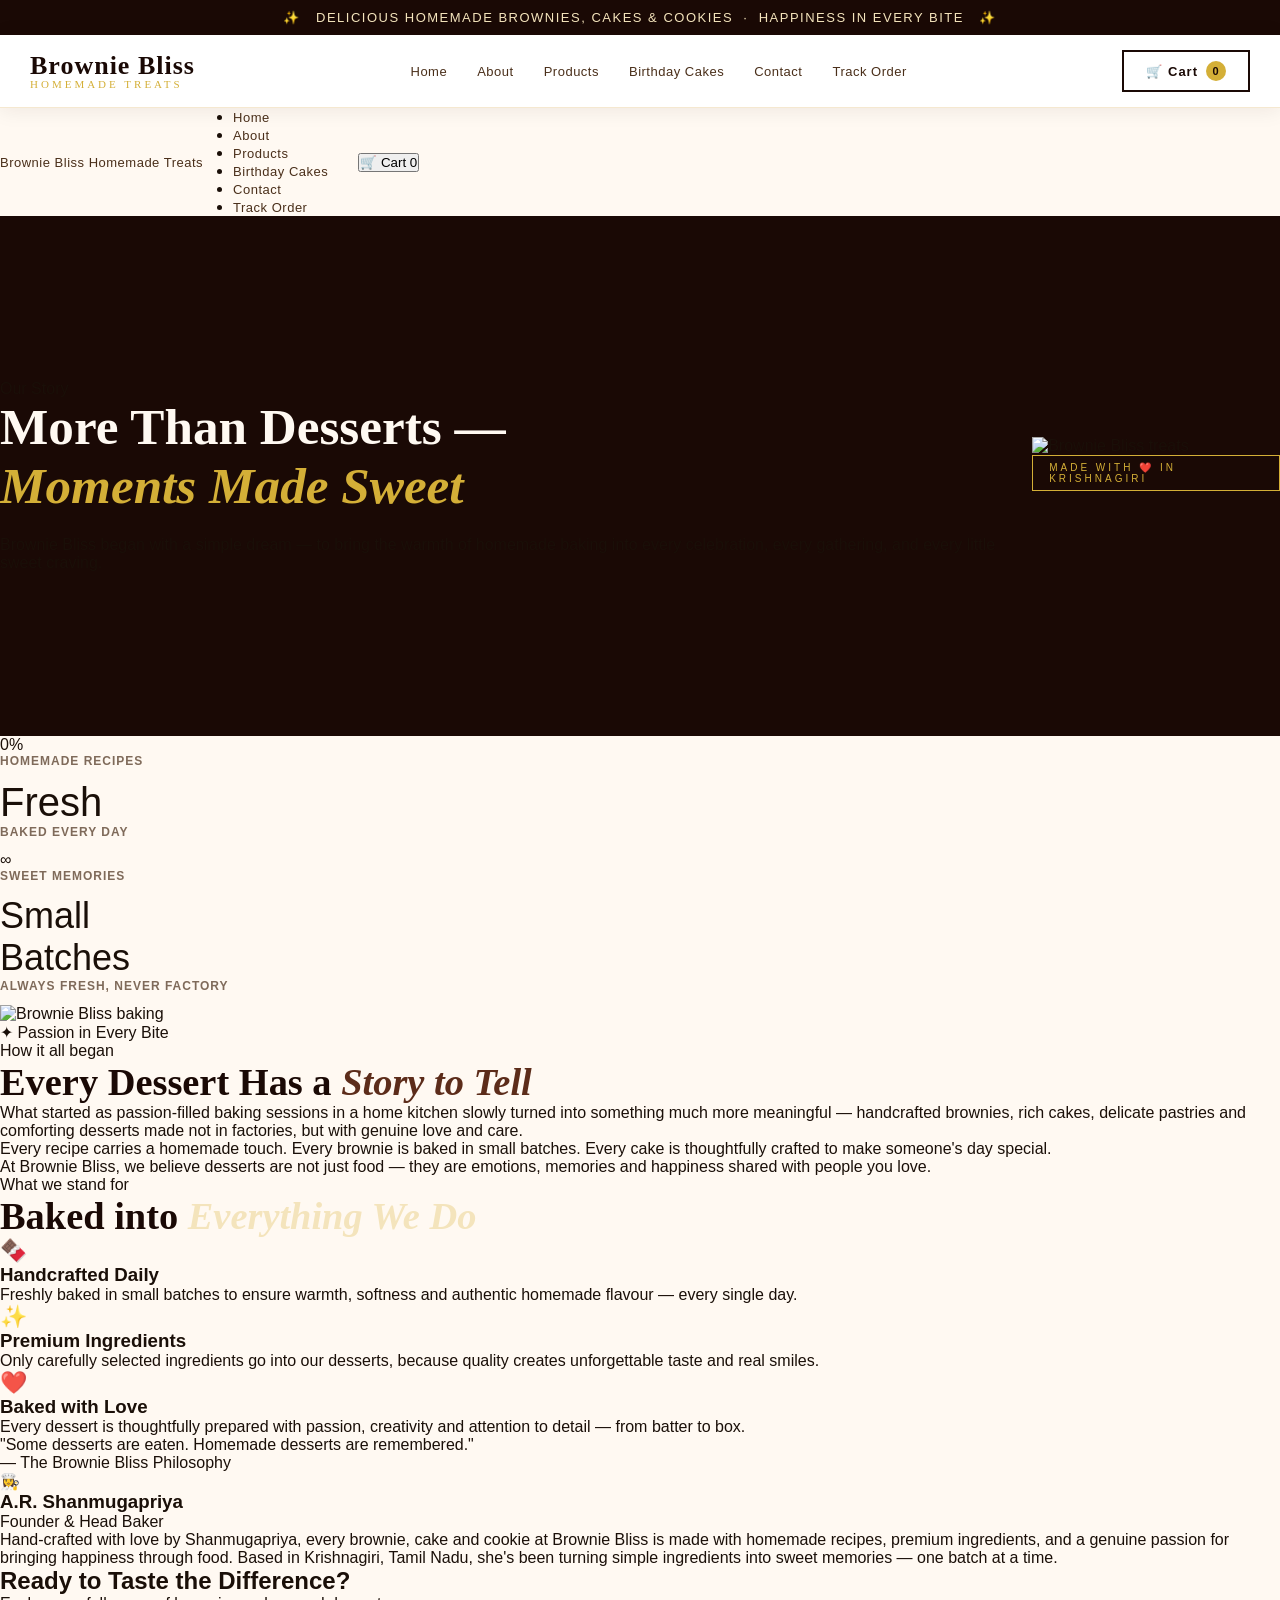
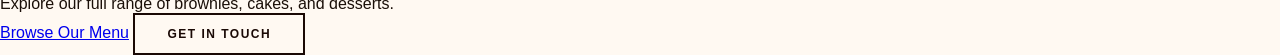
==== public/about.html @ 61eabc2a "Merge branch 'main' into Testimonila-cards" ====
<!DOCTYPE html>
<html lang="en">
<head>
  <meta charset="UTF-8">
  <meta name="viewport" content="width=device-width, initial-scale=1.0">
  <title>About — Brownie Bliss</title>
  <link rel="stylesheet" href="style.css">
  <script>
    (function(){try{var t=localStorage.getItem('bb_theme')||'light';if(t==='dark')document.documentElement.classList.add('dark');}catch(_){}}());
  </script>
</head>
<body>
<!-- ANNOUNCEMENT -->
<div class="announcement">
  ✨ &nbsp; DELICIOUS HOMEMADE BROWNIES, CAKES & COOKIES
  &nbsp;·&nbsp; HAPPINESS IN EVERY BITE &nbsp; ✨
</div>

<!-- HEADER -->
<header>
  <div class="header-inner">
<button class="menu-toggle" onclick="toggleMenu()">☰</button>
    <a href="index.html" class="logo">
      <span class="logo-name">Brownie Bliss</span>
      <span class="logo-sub">Homemade Treats</span>
    </a>

    <nav>
      <a href="index.html#home">Home</a>
      <a href="about.html">About</a>
      <a href="index.html#products">Products</a>
      <a href="index.html#birthday">Birthday Cakes</a>
      <a href="contact.html">Contact</a>
      <a href="track.html">Track Order</a>
    </nav>

    <div class="header-actions">
      <button class="cart-btn" onclick="openCart()">
        🛒 Cart
        <span class="cart-count" id="cartBadge">0</span>
      </button>
    </div>

  </div>
</header>
<div class="mobile-menu" id="mobileMenu">
  <a href="index.html#home">Home</a>
  <a href="index.html#products">Products</a>
  <a href="index.html#birthday">Birthday Cakes</a>
  <a href="favourites.html">Favourites</a>
  <a href="index.html#contact">Contact</a>
  <a href="track.html">Track Order</a>
</div>
<!-- ABOUT SECTION -->
 <link rel="stylesheet" href="style.css">
<section class="about-section">

  <div class="about-bg-pattern"></div>

  <div class="about-inner">

  <!-- Nav -->
  <nav>
    <a href="index.html" class="nav-logo">Brownie Bliss <span>Homemade Treats</span></a>
    <ul class="nav-links">
      <li><a href="index.html">Home</a></li>
      <li><a href="about.html" class="active">About</a></li>
      <li><a href="index.html#products">Products</a></li>
      <li><a href="index.html#birthday">Birthday Cakes</a></li>
      <li><a href="contact.html">Contact</a></li>
      <li><a href="track.html">Track Order</a></li>
    </ul>
    <button class="nav-cart">🛒 Cart 0</button>
  </nav>

  <!-- Hero -->
  <section class="hero">
    <div class="hero-left">
      <p class="hero-eyebrow">Our Story</p>
      <h1 class="hero-title">More Than Desserts —<br><em>Moments Made Sweet</em></h1>
      <p class="hero-body">Brownie Bliss began with a simple dream — to bring the warmth of homemade baking into every celebration, every gathering, and every little sweet craving.</p>
    </div>
    <div class="hero-right">
      <img src="https://theobroma.in/cdn/shop/files/OverloadBrownie_400x400.jpg?v=1711183338" alt="Brownie Bliss treats" />
      <div class="hero-right-overlay"></div>
      <div class="hero-badge">Made with ❤️ in Krishnagiri</div>
    </div>
  </section>

  <!-- Stats -->
  <div class="stats">
    <div class="stat-item reveal">
      <div class="stat-number"><span class="count" data-target="100">0</span><span>%</span></div>
      <div class="stat-label">Homemade Recipes</div>
    </div>
    <div class="stat-item reveal" style="transition-delay:0.1s">
      <div class="stat-number" style="font-size:40px">Fresh</div>
      <div class="stat-label">Baked Every Day</div>
    </div>
    <div class="stat-item reveal" style="transition-delay:0.2s">
      <div class="stat-number">∞</div>
      <div class="stat-label">Sweet Memories</div>
    </div>
    <div class="stat-item reveal" style="transition-delay:0.3s">
      <div class="stat-number" style="font-size:36px">Small<br><span>Batches</span></div>
      <div class="stat-label">Always Fresh, Never Factory</div>
    </div>
  </div>

  <!-- Story Section -->
  <section class="story">
    <div class="story-img-wrap reveal">
      <img src="https://theobroma.in/cdn/shop/files/redvelvet-theo.jpg?v=1701321860" alt="Brownie Bliss baking" />
      <div class="story-img-accent"></div>
      <div class="story-quote">✦ Passion in Every Bite</div>
    </div>
    <div class="story-text reveal" style="transition-delay:0.15s">
      <p class="section-eyebrow">How it all began</p>
      <h2 class="section-title">Every Dessert Has a <em>Story to Tell</em></h2>
      <p class="story-para">What started as passion-filled baking sessions in a home kitchen slowly turned into something much more meaningful — handcrafted brownies, rich cakes, delicate pastries and comforting desserts made not in factories, but with genuine love and care.</p>
      <p class="story-para">Every recipe carries a homemade touch. Every brownie is baked in small batches. Every cake is thoughtfully crafted to make someone's day special.</p>
      <p class="story-para">At Brownie Bliss, we believe desserts are not just food — they are emotions, memories and happiness shared with people you love.</p>
    </div>
  </section>

  <!-- Values -->
  <section class="values">
    <p class="section-eyebrow reveal">What we stand for</p>
    <h2 class="section-title reveal">Baked into <em style="color:var(--gold-light)">Everything We Do</em></h2>
    <div class="values-grid">
      <div class="value-card reveal">
        <span class="value-icon">🍫</span>
        <h3 class="value-title">Handcrafted Daily</h3>
        <p class="value-desc">Freshly baked in small batches to ensure warmth, softness and authentic homemade flavour — every single day.</p>
      </div>
      <div class="value-card reveal" style="transition-delay:0.1s">
        <span class="value-icon">✨</span>
        <h3 class="value-title">Premium Ingredients</h3>
        <p class="value-desc">Only carefully selected ingredients go into our desserts, because quality creates unforgettable taste and real smiles.</p>
      </div>
      <div class="value-card reveal" style="transition-delay:0.2s">
        <span class="value-icon">❤️</span>
        <h3 class="value-title">Baked with Love</h3>
        <p class="value-desc">Every dessert is thoughtfully prepared with passion, creativity and attention to detail — from batter to box.</p>
      </div>
    </div>
  </section>

  <!-- Quote -->
  <div class="quote-banner reveal">
    <p class="quote-text">"Some desserts are eaten. Homemade desserts are remembered."</p>
    <p class="quote-attr">— The Brownie Bliss Philosophy</p>
  </div>

  <!-- Founder -->
  <section class="founder reveal">
    <div class="founder-img-placeholder">👩‍🍳</div>
    <div>
      <h3 class="founder-name">A.R. Shanmugapriya</h3>
      <p class="founder-role">Founder & Head Baker</p>
      <p class="founder-bio">Hand-crafted with love by Shanmugapriya, every brownie, cake and cookie at Brownie Bliss is made with homemade recipes, premium ingredients, and a genuine passion for bringing happiness through food. Based in Krishnagiri, Tamil Nadu, she's been turning simple ingredients into sweet memories — one batch at a time.</p>
    </div>
  </section>

  <!-- CTA -->
  <div class="cta reveal">
    <h2 class="cta-title">Ready to Taste the Difference?</h2>
    <p class="cta-sub">Explore our full range of brownies, cakes, and desserts.</p>
    <div class="cta-buttons">
      <a href="index.html#products" class="btn-dark">Browse Our Menu</a>
      <a href="contact.html" class="btn-outline">Get in Touch</a>
    </div>
  </div>

</footer>
  <script src="script.js"></script>
</body>
</html>
---- public/style.css ----
html {
  scroll-behavior: smooth;
}

:root {
  --color-primary: #4A2C0A;
  --brown-mid: #3C1E14;
  --color-accent: #D2691E;
  --brand-red: #8B0000;
  --gold: #D4AF37;
  --gold-light: #F4E4BC;
  --cream: #FFF9F2;
  --cream-dark: #F5E8D0;
  --text-dark: #1a0f08;
  --text-mid: #4a2f1a;
  --white: #fff;
  --shadow-sm: 0 2px 4px rgba(26, 9, 5, 0.05);
  --shadow-md: 0 10px 30px rgba(26, 9, 5, 0.1);
  --shadow-lg: 0 20px 50px rgba(26, 9, 5, 0.15);
  --radius-sm: 4px;
  --radius-md: 12px;
  --radius-lg: 20px;
  --glass: rgba(255, 255, 255, 0.15);
  --glass-border: rgba(255, 255, 255, 0.2);
}

* {
  margin: 0;
  padding: 0;
  box-sizing: border-box;
}

body {
  background: var(--cream);
  color: var(--text-dark);
  font-family: 'DM Sans', sans-serif;
  overflow-x: hidden;
}

/* ANNOUNCEMENT BAR */
.announcement {
  background: var(--color-primary);
  color: var(--gold-light);
  text-align: center;
  padding: 10px 20px;
  font-size: 13px;
  letter-spacing: 1.5px;
  font-family: 'DM Sans', sans-serif;
  font-weight: 400;
}

/* HEADER */
header {
  background: var(--white);
  border-bottom: 1px solid var(--cream-dark);
  position: sticky;
  top: 0;
  z-index: 1000;
  box-shadow: 0 2px 20px rgba(44, 24, 16, 0.08);
}

.header-inner {
  max-width: 1300px;
  margin: 0 auto;
  padding: 0 30px;
  display: flex;
  align-items: center;
  justify-content: space-between;
  height: 72px;
}

.logo {
  display: flex;
  flex-direction: column;
  line-height: 1;
}

.logo-name {
  font-family: 'Playfair Display', serif;
  font-size: 26px;
  font-weight: 700;
  color: var(--color-primary);
  letter-spacing: 1px;
}

.logo-sub {
  font-family: 'Cormorant Garamond', serif;
  font-size: 11px;
  letter-spacing: 3px;
  color: var(--gold);
  text-transform: uppercase;
}

nav {
  display: flex;
  gap: 30px;
  align-items: center;
}

nav a {
  text-decoration: none;
  color: var(--text-mid);
  font-size: 13px;
  letter-spacing: 0.5px;
  font-weight: 500;
  transition: color 0.2s;
  position: relative;
}

nav a::after {
  content: '';
  position: absolute;
  bottom: -3px;
  left: 0;
  right: 0;
  height: 1px;
  background: var(--gold);
  transform: scaleX(0);
  transition: transform 0.25s;
}

nav a:hover::after {
  transform: scaleX(1);
}

nav a:hover {
  color: var(--color-primary);
}

.header-actions {
  display: flex;
  gap: 16px;
  align-items: center;
}

.cart-btn {
  position: relative;
  background: none;
  border: 2px solid var(--color-primary);
  color: var(--color-primary);
  padding: 9px 22px;
  font-family: 'DM Sans', sans-serif;
  font-size: 13px;
  font-weight: 600;
  letter-spacing: 1px;
  cursor: pointer;
  transition: all 0.2s;
  border-radius: 0;
  display: flex;
  align-items: center;
  gap: 8px;
}

.cart-btn:hover {
  background: var(--color-primary);
  color: var(--white);
}

.cart-count {
  background: var(--gold);
  color: var(--color-primary);
  border-radius: 50%;
  width: 20px;
  height: 20px;
  font-size: 11px;
  font-weight: 700;
  display: flex;
  align-items: center;
  justify-content: center;
}

/* HERO */
.hero {
  background: var(--color-primary);
  position: relative;
  overflow: hidden;
  min-height: 520px;
  display: flex;
  align-items: center;
}

.hero-bg {
  position: absolute;
  inset: 0;
  background:
    radial-gradient(ellipse at 30% 50%, rgba(201, 169, 110, 0.15) 0%, transparent 60%),
    radial-gradient(ellipse at 80% 20%, rgba(139, 69, 19, 0.3) 0%, transparent 50%),
    linear-gradient(135deg, #2C1810 0%, #3d1f10 50%, #1a0c06 100%);
}

.hero-pattern {
  position: absolute;
  inset: 0;
  opacity: 0.04;
  background-image: repeating-linear-gradient(45deg, var(--gold) 0, var(--gold) 1px, transparent 0, transparent 50%);
  background-size: 20px 20px;
}

.hero-content {
  position: relative;
  max-width: 1300px;
  margin: 0 auto;
  padding: 80px 30px;
  display: grid;
  grid-template-columns: 1fr 1fr;
  gap: 60px;
  align-items: center;
  width: 100%;
}

.hero-text {
  color: var(--white);
}

.hero-badge {
  display: inline-block;
  border: 1px solid var(--gold);
  color: var(--gold);
  font-size: 10px;
  letter-spacing: 3px;
  text-transform: uppercase;
  padding: 6px 16px;
  margin-bottom: 24px;
  font-family: 'DM Sans', sans-serif;
}

.hero-title {
  font-family: 'Playfair Display', serif;
  font-size: clamp(36px, 4vw, 56px);
  font-weight: 700;
  line-height: 1.15;
  color: var(--cream);
  margin-bottom: 20px;
}

.hero-title em {
  font-style: italic;
  color: var(--gold);
}

.hero-desc {
  font-family: 'Cormorant Garamond', serif;
  font-size: 18px;
  color: rgba(253, 246, 237, 0.7);
  line-height: 1.7;
  margin-bottom: 36px;
  font-weight: 300;
}

.hero-cta {
  display: inline-flex;
  align-items: center;
  gap: 12px;
  background: var(--gold);
  color: var(--color-primary);
  padding: 14px 36px;
  text-decoration: none;
  font-size: 13px;
  font-weight: 700;
  letter-spacing: 1.5px;
  text-transform: uppercase;
  transition: all 0.25s;
  font-family: 'DM Sans', sans-serif;
  cursor: pointer;
  border: none;
}

.hero-cta:hover {
  background: var(--cream);
  transform: translateY(-2px);
  box-shadow: 0 8px 24px rgba(0, 0, 0, 0.3);
}

.hero-visual {
  display: grid;
  grid-template-columns: 1fr 1fr;
  gap: 12px;
}

.hero-card {
  background: var(--glass);
  backdrop-filter: blur(14px);
  -webkit-backdrop-filter: blur(14px);
  border: 1px solid var(--glass-border);
  border-radius: var(--radius-md);
  overflow: hidden;
  cursor: pointer;
  transition: all 0.4s cubic-bezier(0.165, 0.84, 0.44, 1);
  box-shadow: var(--shadow-md);
}

.hero-card:hover {
  transform: translateY(-8px) scale(1.02);
  box-shadow: var(--shadow-lg);
  border-color: rgba(212, 175, 55, 0.4);
}

.hero-card:first-child {
  grid-column: span 2;
}

.hero-card img {
  width: 100%;
  height: 200px;
  object-fit: cover;
  display: block;
}

.hero-card:first-child img {
  height: 160px;
}

.hero-card-label {
  padding: 14px 18px;
  font-family: 'DM Sans', sans-serif;
  font-size: 13px;
  font-weight: 600;
  color: #fff;
  letter-spacing: 0.5px;
  background: linear-gradient(to bottom, rgba(0, 0, 0, 0), rgba(0, 0, 0, 0.4));
}

/* VALUES STRIP */
.values-strip {
  background: var(--brown-mid);
  padding: 28px 30px;
}

.values-inner {
  max-width: 1300px;
  margin: 0 auto;
  display: flex;
  justify-content: space-around;
  flex-wrap: wrap;
  gap: 20px;
}

.value-item {
  display: flex;
  align-items: center;
  gap: 12px;
  color: var(--cream);
}

.value-icon {
  font-size: 22px;
  opacity: 0.9;
}

.value-text strong {
  display: block;
  font-size: 13px;
  font-weight: 600;
  letter-spacing: 0.5px;
  font-family: 'DM Sans', sans-serif;
}

.value-text span {
  font-size: 11px;
  opacity: 0.65;
  font-family: 'Cormorant Garamond', serif;
  font-size: 13px;
}

/* SECTION TITLES */
.section-header {
  text-align: center;
  margin-bottom: 48px;
}

.section-label {
  font-family: 'DM Sans', sans-serif;
  font-size: 10px;
  letter-spacing: 4px;
  color: var(--gold);
  text-transform: uppercase;
  margin-bottom: 12px;
  display: block;
}

.section-title {
  font-family: 'Playfair Display', serif;
  font-size: clamp(28px, 3vw, 40px);
  font-weight: 600;
  color: var(--color-primary);
}

.section-title em {
  font-style: italic;
  color: var(--color-accent);
}

/* CATEGORIES */
.categories-section {
  padding: 80px 30px;
  max-width: 1300px;
  margin: 0 auto;
}

.categories-grid {
  display: grid;
  grid-template-columns: repeat(4, 1fr);
  gap: 20px;
}

.cat-card {
  position: relative;
  overflow: hidden;
  cursor: pointer;
  border-radius: var(--radius-md);
  box-shadow: var(--shadow-md);
  aspect-ratio: 3/4;
  transition: all 0.4s ease;
}

.cat-card:hover {
  transform: translateY(-5px);
  box-shadow: var(--shadow-lg);
}

.cat-card img {
  width: 100%;
  height: 100%;
  object-fit: cover;
  transition: transform 0.4s ease;
  display: block;
}

.cat-card:hover img {
  transform: scale(1.07);
}

.cat-overlay {
  position: absolute;
  inset: 0;
  background: linear-gradient(to top, rgba(44, 24, 16, 0.85) 0%, rgba(44, 24, 16, 0.1) 60%, transparent 100%);
  display: flex;
  flex-direction: column;
  justify-content: flex-end;
  padding: 24px 20px;
  transition: background 0.3s;
}

.cat-card:hover .cat-overlay {
  background: linear-gradient(to top, rgba(44, 24, 16, 0.95) 0%, rgba(44, 24, 16, 0.3) 60%, transparent 100%);
}

.cat-name {
  font-family: 'Playfair Display', serif;
  font-size: 20px;
  font-weight: 600;
  color: var(--white);
  margin-bottom: 6px;
}

.cat-count {
  font-size: 12px;
  color: var(--gold-light);
  letter-spacing: 1px;
  font-family: 'DM Sans', sans-serif;
}

.cat-arrow {
  position: absolute;
  top: 16px;
  right: 16px;
  width: 32px;
  height: 32px;
  background: rgba(255, 255, 255, 0.1);
  border: 1px solid rgba(255, 255, 255, 0.3);
  border-radius: 50%;
  display: flex;
  align-items: center;
  justify-content: center;
  color: white;
  font-size: 14px;
  opacity: 0;
  transition: opacity 0.2s;
}

.cat-card:hover .cat-arrow {
  opacity: 1;
}

/* PRODUCTS SECTION */
.products-section {
  background: var(--cream-dark);
  padding: 80px 30px;
}

.products-inner {
  max-width: 1300px;
  margin: 0 auto;
}

/* FILTER TABS */
.filter-tabs {
  display: flex;
  gap: 8px;
  justify-content: center;
  margin-bottom: 40px;
  flex-wrap: wrap;
}

.filter-tab {
  padding: 8px 20px;
  border: 1px solid var(--brown-mid);
  background: none;
  color: var(--brown-mid);
  font-family: 'DM Sans', sans-serif;
  font-size: 12px;
  letter-spacing: 1px;
  cursor: pointer;
  transition: all 0.2s;
  font-weight: 500;
}

.filter-tab.active,
.filter-tab:hover {
  background: var(--color-primary);
  color: var(--cream);
  border-color: var(--color-primary);
}

.products-grid {
  display: grid;
  grid-template-columns: repeat(auto-fit, minmax(260px, 1fr));
  gap: 24px;
}

/* Responsive adjustments */
@media (max-width: 768px) {
  .products-grid {
    grid-template-columns: repeat(2, 1fr);
  }
}

@media (max-width: 480px) {
  .products-grid {
    grid-template-columns: 1fr;
  }
}

.product-card {
  background: var(--white);
  border-radius: var(--radius-lg);
  overflow: hidden;
  box-shadow: var(--shadow-md);
  transition: transform 0.3s ease, box-shadow 0.3s ease;
  display: flex;
  flex-direction: column;
  height: 100%;
}

.product-card:hover {
  transform: translateY(-12px);
  box-shadow: var(--shadow-lg);
}

.product-img-wrap {
  position: relative;
  overflow: hidden;
  height: 0;
  padding-top: 75%; /* 4:3 aspect ratio */
}

.product-img-wrap img {
  position: absolute;
  top: 0;
  left: 0;
  width: 100%;
  height: 100%;
  object-fit: cover;
  transition: transform 0.4s;
}

.product-card:hover .product-img-wrap img {
  transform: scale(1.05);
}

.bestseller-badge {
  position: absolute;
  color: var(--color-primary);
  font-size: 10px;
  letter-spacing: 1px;
  text-transform: uppercase;
  padding: 5px 12px;
  font-weight: 700;
  font-family: 'DM Sans', sans-serif;
  border-radius: 30px;
  box-shadow: 0 4px 12px rgba(212, 175, 55, 0.4);
  z-index: 10;
}

.favorite-btn {
  position: absolute;
  top: 15px;
  right: 15px;
  width: 38px;
  height: 38px;
  border: 1px solid rgba(255, 255, 255, 0.7);
  background: rgba(255, 249, 242, 0.92);
  color: var(--brown-dark);
  border-radius: 50%;
  font-size: 22px;
  line-height: 1;
  cursor: pointer;
  z-index: 12;
  display: inline-flex;
  align-items: center;
  justify-content: center;
  box-shadow: 0 6px 18px rgba(26, 9, 5, 0.15);
  transition: transform 0.2s, background 0.2s, color 0.2s;
}

.favorite-btn:hover {
  transform: translateY(-2px) scale(1.04);
  background: var(--gold-light);
}

.favorite-btn.active {
  background: var(--gold);
  color: var(--brown-dark);
  border-color: var(--gold);
}

.favorite-btn-inline {
  position: static;
  flex: 0 0 auto;
  margin-left: 12px;
}

.birthday-title-row {
  display: flex;
  align-items: flex-start;
  justify-content: space-between;
  gap: 16px;
}

.hero-favourite-btn {
  display: inline-flex;
  align-items: center;
  justify-content: center;
  gap: 10px;
  margin-left: 14px;
  padding: 13px 22px;
  border: 1px solid rgba(212, 175, 55, 0.65);
  background: transparent;
  color: var(--gold-light);
  font-family: 'DM Sans', sans-serif;
  font-size: 12px;
  font-weight: 700;
  letter-spacing: 1.2px;
  text-transform: uppercase;
  cursor: pointer;
  transition: all 0.25s;
}

.hero-favourite-btn:hover,
.hero-favourite-btn.active {
  background: var(--gold);
  color: var(--brown-dark);
}

.nav-count {
  min-width: 18px;
  height: 18px;
  margin-left: 4px;
  border-radius: 50%;
  background: var(--gold);
  color: var(--brown-dark);
  font-size: 10px;
  font-weight: 700;
  align-items: center;
  justify-content: center;
  vertical-align: middle;
}

.product-info {
  padding: 18px 18px 20px;
}

.product-category {
  font-size: 10px;
  letter-spacing: 2px;
  color: var(--gold);
  text-transform: uppercase;
  font-family: 'DM Sans', sans-serif;
  margin-bottom: 6px;
}

.product-name {
  font-family: 'Playfair Display', serif;
  font-size: 16px;
  font-weight: 600;
  color: var(--color-primary);
  margin-bottom: 6px;
  line-height: 1.3;
}

.product-desc {
  font-family: 'DM Sans', sans-serif;
  font-size: 12px;
  color: var(--text-mid);
  margin-bottom: 12px;
  line-height: 1.4;
}

.product-price {
  font-family: 'DM Sans', sans-serif;
  font-size: 18px;
  font-weight: 700;
  color: var(--color-accent);
  margin-bottom: 14px;
}

.add-to-cart {
  width: 100%;
  padding: 14px;
  background: var(--color-primary);
  color: var(--cream);
  border: none;
  font-family: 'DM Sans', sans-serif;
  font-size: 11px;
  letter-spacing: 2px;
  text-transform: uppercase;
  font-weight: 700;
  cursor: pointer;
  transition: all 0.3s;
  display: flex;
  align-items: center;
  justify-content: center;
  gap: 8px;
  border-radius: var(--radius-sm);
}

.add-to-cart:hover {
  background: var(--brown-mid);
  gap: 12px;
  letter-spacing: 2.5px;
}

.add-to-cart.added {
  background: #2d6a2d;
  color: white;
}

/* FAVOURITES */
.favourites-page {
  background: var(--cream);
}

.favourites-hero {
  background: var(--cream-dark);
  padding: 70px 30px 56px;
  text-align: center;
  border-bottom: 1px solid rgba(92, 44, 26, 0.08);
}

.favourites-intro {
  max-width: 560px;
  margin: 16px auto 0;
  color: var(--text-mid);
  font-family: 'Cormorant Garamond', serif;
  font-size: 20px;
  line-height: 1.6;
}

.favourites-section {
  padding: 70px 30px 90px;
}

.favourites-group {
  margin-top: 56px;
}

.favourites-group:empty {
  display: none;
}

.favourite-bakeries-grid {
  display: grid;
  grid-template-columns: repeat(auto-fit, minmax(280px, 1fr));
  gap: 24px;
}

.favourite-bakery-card {
  display: grid;
  grid-template-columns: 190px 1fr;
  overflow: hidden;
  background: var(--white);
  border: 1px solid rgba(0, 0, 0, 0.03);
  border-radius: var(--radius-md);
  box-shadow: var(--shadow-sm);
}

.favourite-bakery-card img {
  width: 100%;
  height: 100%;
  min-height: 210px;
  object-fit: cover;
}

.favourite-bakery-info {
  padding: 24px;
}

.favourite-bakery-info h3 {
  font-family: 'Playfair Display', serif;
  font-size: 26px;
  color: var(--brown-dark);
  margin-bottom: 8px;
}

.favourite-bakery-info p {
  color: var(--text-mid);
  margin-bottom: 22px;
}

.favourite-remove {
  max-width: 220px;
}

.favourites-empty {
  max-width: 520px;
  margin: 0 auto;
  padding: 60px 30px;
  background: var(--white);
  border-top: 5px solid var(--gold);
  border-radius: var(--radius-md);
  box-shadow: var(--shadow-md);
  text-align: center;
}

.favourites-empty h2 {
  font-family: 'Playfair Display', serif;
  color: var(--brown-dark);
  margin-bottom: 10px;
}

.favourites-empty p {
  color: var(--text-mid);
  margin-bottom: 26px;
}

/* GIFTING BANNER */
.gifting-section {
  padding: 80px 30px;
  max-width: 1300px;
  margin: 0 auto;
  display: grid;
  grid-template-columns: 1fr 1fr;
  gap: 40px;
  align-items: center;
}

.gifting-text .section-header {
  text-align: left;
  margin-bottom: 24px;
}

.gifting-text p {
  font-family: 'Cormorant Garamond', serif;
  font-size: 18px;
  color: var(--text-mid);
  line-height: 1.8;
  margin-bottom: 30px;
  font-weight: 300;
}

.btn-outline {
  display: inline-block;
  padding: 12px 32px;
  border: 2px solid var(--color-primary);
  color: var(--color-primary);
  text-decoration: none;
  font-family: 'DM Sans', sans-serif;
  font-size: 12px;
  letter-spacing: 1.5px;
  text-transform: uppercase;
  font-weight: 600;
  transition: all 0.2s;
  cursor: pointer;
  background: none;
}

.btn-outline:hover {
  background: var(--color-primary);
  color: var(--cream);
}

.gifting-img {
  border-radius: 2px;
  overflow: hidden;
  box-shadow: var(--shadow);
}

.gifting-img img {
  width: 100%;
  height: 400px;
  object-fit: cover;
  display: block;
}

/* FOOTER */
footer {
  background: var(--color-primary);
  color: rgba(253, 246, 237, 0.7);
  padding: 60px 30px 30px;
}

.footer-inner {
  max-width: 1300px;
  margin: 0 auto;
}

.footer-top {
  display: grid;
  grid-template-columns: 2fr 1fr 1fr 1fr;
  gap: 40px;
  padding-bottom: 40px;
  border-bottom: 1px solid rgba(201, 169, 110, 0.15);
  margin-bottom: 30px;
}

.footer-brand .logo-name {
  color: var(--cream);
  font-size: 22px;
}

.footer-brand .logo-sub {
  color: var(--gold);
}

.footer-brand p {
  font-size: 13px;
  line-height: 1.7;
  margin-top: 16px;
  font-family: 'Cormorant Garamond', serif;
  font-size: 15px;
  font-weight: 300;
}

.footer-col h4 {
  font-family: 'DM Sans', sans-serif;
  font-size: 11px;
  letter-spacing: 2px;
  text-transform: uppercase;
  color: var(--gold);
  margin-bottom: 16px;
  font-weight: 600;
}

.footer-col a {
  display: block;
  color: rgba(253, 246, 237, 0.6);
  text-decoration: none;
  font-size: 13px;
  margin-bottom: 9px;
  transition: color 0.2s;
  font-family: 'DM Sans', sans-serif;
}

.footer-col a:hover {
  color: var(--gold-light);
}

.footer-bottom {
  display: flex;
  justify-content: space-between;
  align-items: center;
  font-size: 12px;
  color: rgba(253, 246, 237, 0.4);
  font-family: 'DM Sans', sans-serif;
}

html {
  scroll-behavior: smooth;
}

#contact:target {
  animation: contactHighlight 1s ease;
}

@keyframes contactHighlight {
  0% {
    box-shadow: 0 0 0 9999px rgba(201, 169, 110, 0.08);
  }

  100% {
    box-shadow: none;
  }
}

/* CART SIDEBAR */
.cart-overlay {
  position: fixed;
  inset: 0;
  background: rgba(0, 0, 0, 0.5);
  z-index: 2000;
  opacity: 0;
  pointer-events: none;
  transition: opacity 0.3s;
}

.cart-overlay.open {
  opacity: 1;
  pointer-events: all;
}

.cart-sidebar {
  position: fixed;
  top: 0;
  right: 0;
  bottom: 0;
  width: 400px;
  background: var(--white);
  z-index: 2001;
  transform: translateX(100%);
  transition: transform 0.35s cubic-bezier(0.4, 0, 0.2, 1);
  display: flex;
  flex-direction: column;
  box-shadow: -8px 0 40px rgba(0, 0, 0, 0.2);
}

.cart-sidebar.open {
  transform: translateX(0);
}

.cart-header {
  padding: 24px 24px 20px;
  border-bottom: 1px solid var(--cream-dark);
  display: flex;
  justify-content: space-between;
  align-items: center;
  background: var(--brown-dark);
  color: var(--cream);
}

.cart-title {
  font-family: 'Playfair Display', serif;
  font-size: 20px;
  font-weight: 600;
}

.cart-close {
  background: none;
  border: none;
  color: var(--cream);
  font-size: 24px;
  cursor: pointer;
  line-height: 1;
  padding: 4px;
  transition: color 0.2s;
}

.cart-close:hover {
  color: var(--gold);
}

.cart-items {
  flex: 1;
  overflow-y: auto;
  padding: 20px 24px;
}

.cart-empty {
  text-align: center;
  padding: 60px 20px;
  color: var(--text-mid);
  font-family: 'Cormorant Garamond', serif;
  font-size: 18px;
  opacity: 0.6;
}

.cart-empty-icon {
  font-size: 48px;
  margin-bottom: 16px;
  display: block;
}

.cart-item {
  display: grid;
  grid-template-columns: 70px 1fr auto;
  gap: 14px;
  align-items: center;
  padding: 14px 0;
  border-bottom: 1px solid var(--cream-dark);
  animation: slideIn 0.2s ease;
}

@keyframes slideIn {
  from {
    opacity: 0;
    transform: translateX(10px);
  }

  to {
    opacity: 1;
    transform: translateX(0);
  }
}

.cart-item img {
  width: 70px;
  height: 70px;
  object-fit: cover;
  border-radius: 2px;
}

.cart-item-name {
  font-family: 'Playfair Display', serif;
  font-size: 14px;
  font-weight: 600;
  color: var(--brown-dark);
  margin-bottom: 4px;
}

.cart-item-price {
  font-size: 13px;
  color: var(--brown-warm);
  font-weight: 600;
  font-family: 'DM Sans', sans-serif;
}

.cart-qty {
  display: flex;
  align-items: center;
  gap: 8px;
  margin-top: 8px;
}

.qty-btn {
  width: 26px;
  height: 26px;
  border: 1px solid var(--brown-mid);
  background: none;
  color: var(--brown-dark);
  cursor: pointer;
  font-size: 14px;
  display: flex;
  align-items: center;
  justify-content: center;
  transition: all 0.15s;
  font-family: 'DM Sans', sans-serif;
}

.qty-btn:hover {
  background: var(--brown-dark);
  color: white;
  border-color: var(--brown-dark);
}

.qty-num {
  font-size: 14px;
  font-weight: 600;
  min-width: 20px;
  text-align: center;
  font-family: 'DM Sans', sans-serif;
}

.cart-item-remove {
  background: none;
  border: none;
  color: #ccc;
  cursor: pointer;
  font-size: 16px;
  padding: 4px;
  transition: color 0.15s;
  align-self: flex-start;
}

.cart-item-remove:hover {
  color: #e53e3e;
}

.cart-footer {
  padding: 20px 24px 28px;
  border-top: 1px solid var(--cream-dark);
  background: var(--cream);
}

.cart-total {
  display: flex;
  justify-content: space-between;
  align-items: center;
  margin-bottom: 18px;
}

.cart-total-label {
  font-family: 'DM Sans', sans-serif;
  font-size: 13px;
  color: var(--text-mid);
  letter-spacing: 1px;
  text-transform: uppercase;
  font-weight: 600;
}

.cart-total-amt {
  font-family: 'Playfair Display', serif;
  font-size: 22px;
  font-weight: 700;
  color: var(--brown-dark);
}

.whatsapp-btn {
  width: 100%;
  padding: 16px;
  background: #25D366;
  color: white;
  border: none;
  font-family: 'DM Sans', sans-serif;
  font-size: 14px;
  font-weight: 700;
  letter-spacing: 1px;
  text-transform: uppercase;
  cursor: pointer;
  display: flex;
  align-items: center;
  justify-content: center;
  gap: 12px;
  transition: all 0.2s;
  border-radius: 2px;
  box-shadow: 0 4px 16px rgba(37, 211, 102, 0.3);
}

.whatsapp-btn:hover {
  background: #20b95a;
  transform: translateY(-1px);
  box-shadow: 0 6px 24px rgba(37, 211, 102, 0.4);
}

.whatsapp-icon {
  font-size: 20px;
}

.whatsapp-note {
  text-align: center;
  font-size: 11px;
  color: var(--text-mid);
  opacity: 0.6;
  margin-top: 10px;
  font-family: 'DM Sans', sans-serif;
}

/* TOAST */
.toast {
  position: fixed;
  bottom: 24px;
  right: 24px;
  background: var(--brown-dark);
  color: var(--cream);
  padding: 14px 20px;
  font-family: 'DM Sans', sans-serif;
  font-size: 13px;
  font-weight: 500;
  border-left: 3px solid var(--gold);
  z-index: 3000;
  transform: translateY(80px);
  opacity: 0;
  transition: all 0.3s cubic-bezier(0.4, 0, 0.2, 1);
  display: flex;
  align-items: center;
  gap: 10px;
  max-width: 300px;
  box-shadow: 0 4px 24px rgba(0, 0, 0, 0.2);
}

.toast.show {
  transform: translateY(0);
  opacity: 1;
}

/* WHATSAPP PHONE MODAL */
.phone-modal-overlay {
  position: fixed;
  inset: 0;
  background: rgba(0, 0, 0, 0.6);
  z-index: 3000;
  display: flex;
  align-items: center;
  justify-content: center;
  opacity: 0;
  pointer-events: none;
  transition: opacity 0.3s;
}

.phone-modal-overlay.open {
  opacity: 1;
  pointer-events: all;
}

.phone-modal {
  background: white;
  padding: 40px 36px;
  max-width: 420px;
  width: 90%;
  box-shadow: 0 20px 60px rgba(0, 0, 0, 0.3);
  transform: scale(0.9);
  transition: transform 0.3s;
}

.phone-modal-overlay.open .phone-modal {
  transform: scale(1);
}

.phone-modal h3 {
  font-family: 'Playfair Display', serif;
  font-size: 22px;
  color: var(--brown-dark);
  margin-bottom: 8px;
}

.phone-modal p {
  font-size: 14px;
  color: var(--text-mid);
  margin-bottom: 24px;
  font-family: 'Cormorant Garamond', serif;
  font-size: 16px;
}

.phone-input-wrap {
  display: flex;
  border: 2px solid var(--cream-dark);
  transition: border-color 0.2s;
  margin-bottom: 16px;
}

.phone-input-wrap:focus-within {
  border-color: var(--gold);
}

.phone-prefix {
  padding: 12px 14px;
  background: var(--cream-dark);
  color: var(--text-mid);
  font-family: 'DM Sans', sans-serif;
  font-size: 14px;
  font-weight: 600;
}

.phone-input {
  flex: 1;
  padding: 12px 14px;
  border: none;
  outline: none;
  font-family: 'DM Sans', sans-serif;
  font-size: 15px;
  color: var(--brown-dark);
  background: white;
}

.modal-actions {
  display: flex;
  gap: 12px;
}

.modal-cancel {
  flex: 1;
  padding: 12px;
  background: none;
  border: 1px solid var(--cream-dark);
  color: var(--text-mid);
  font-family: 'DM Sans', sans-serif;
  font-size: 13px;
  cursor: pointer;
  transition: all 0.2s;
}

.modal-cancel:hover {
  border-color: var(--brown-dark);
}

.modal-confirm {
  flex: 2;
  padding: 12px;
  background: #25D366;
  color: white;
  border: none;
  font-family: 'DM Sans', sans-serif;
  font-size: 13px;
  font-weight: 700;
  cursor: pointer;
  transition: all 0.2s;
  display: flex;
  align-items: center;
  justify-content: center;
  gap: 8px;
  letter-spacing: 0.5px;
}

.modal-confirm:hover {
  background: #20b95a;
}

/* RESPONSIVE */
@media (max-width: 1024px) {
  .hero-content {
    grid-template-columns: 1fr;
    gap: 40px;
    text-align: center;
  }

  .hero-text {
    display: flex;
    flex-direction: column;
    align-items: center;
  }

  .hero-favourite-btn {
    margin: 14px 0 0;
  }

  .hero-visual {
    max-width: 600px;
    margin: 0 auto;
  }

  .admin-body {
    margin: 20px auto;
  }
}

@media (max-width: 900px) {
  .categories-grid {
    grid-template-columns: repeat(2, 1fr);
  }

  .products-grid {
    grid-template-columns: repeat(2, 1fr);
  }

  .favourite-bakery-card {
    grid-template-columns: 1fr;
  }

  .footer-top {
    grid-template-columns: repeat(2, 1fr);
  }

  .gifting-section {
    grid-template-columns: 1fr;
    text-align: center;
  }

  .gifting-text .section-header {
    text-align: center;
  }

  nav {
    display: none;
  }

  .cart-sidebar {
    width: 100%;
  }

  .admin-nav .nav-links {
    display: none;
  }
}

@media (max-width: 600px) {
  /* Footer Mobile Fix */
footer {
    overflow-x: hidden;
}

.footer-inner {
    overflow-x: hidden;
    padding: 0 15px;
}

.footer-top {
    grid-template-columns: 1fr !important;
    gap: 20px;
}
.btn, button {
    white-space: nowrap;
}

.footer-col a {
    word-break: break-word;
    overflow-wrap: break-word;
    white-space: normal;
}

.footer-brand p {
    word-break: break-word;
}

.footer-bottom {
    flex-direction: column;
    text-align: center;
    gap: 8px;
    word-break: break-word;
}
.footer-col a {
    word-break: break-all;
    font-size: 13px;
}
  .header-inner {
    padding: 0 15px;
  }

  .logo-name {
    font-size: 20px;
  }

  .hero-title {
    font-size: 32px;
  }

  .products-grid {
    grid-template-columns: 1fr;
    gap: 16px;
  }

  .birthday-title-row {
    align-items: center;
  }

  .categories-grid {
    grid-template-columns: 1fr;
  }

  .values-inner {
    justify-content: flex-start;
    overflow-x: auto;
    padding-bottom: 10px;
  }

  .value-item {
    flex-shrink: 0;
  }

  /* Admin Mobile Adjustments */
  .panel-head {
    flex-direction: column;
    align-items: flex-start;
  }

  .orders-filter {
    width: 100%;
    overflow-x: auto;
    display: flex;
    padding-bottom: 8px;
  }

  .of-btn {
    white-space: nowrap;
  }

  .orders-table {
    display: block;
    overflow-x: auto;
  }

  .stat-card {
    padding: 16px;
  }

  .stat-value {
    font-size: 24px;
  }

  .checkout-modal,
  .detail-modal,
  .receipt-modal {
    width: 95%;
    margin: 10px;
  }

  .detail-modal-body {
    padding: 15px;
  }

  .info-grid {
    grid-template-columns: 1fr;
  }
}

/* --- CHECKOUT MODAL --- */
.checkout-overlay {
  position: fixed;
  inset: 0;
  background: rgba(26, 9, 5, 0.4);
  backdrop-filter: blur(4px);
  -webkit-backdrop-filter: blur(4px);
  z-index: 3000;
  display: flex;
  align-items: center;
  justify-content: center;
  opacity: 0;
  pointer-events: none;
  transition: opacity 0.3s;
}

.checkout-overlay.open {
  opacity: 1;
  pointer-events: all;
}

.checkout-modal {
  background: var(--white);
  width: 90%;
  max-width: 480px;
  border-radius: 4px;
  overflow: hidden;
  box-shadow: 0 40px 100px rgba(0, 0, 0, 0.4);
  transform: translateY(20px);
  transition: transform 0.3s;
}

.checkout-overlay.open .checkout-modal {
  transform: translateY(0);
}

.checkout-head {
  padding: 24px 30px;
  border-bottom: 1px solid var(--cream-dark);
  display: flex;
  justify-content: space-between;
  align-items: center;
  background: #faf7f2;
}

.checkout-steps {
  display: flex;
  align-items: center;
  gap: 10px;
}

.step-indicator {
  width: 24px;
  height: 24px;
  border-radius: 50%;
  background: var(--cream-dark);
  color: var(--text-mid);
  font-size: 11px;
  font-weight: 700;
  display: flex;
  align-items: center;
  justify-content: center;
}

.step-indicator.active {
  background: var(--gold);
  color: var(--brown-dark);
}

.step-indicator.done {
  background: var(--brown-dark);
  color: var(--white);
}

.step-line {
  width: 20px;
  height: 2px;
  background: var(--cream-dark);
}

.checkout-close {
  background: none;
  border: none;
  font-size: 20px;
  cursor: pointer;
  color: var(--text-mid);
}

.checkout-body {
  padding: 36px 40px;
}

.checkout-title {
  font-family: 'Playfair Display', serif;
  font-size: 24px;
  color: var(--brown-dark);
  margin-bottom: 8px;
}

.checkout-subtitle {
  font-size: 14px;
  color: var(--text-mid);
  opacity: 0.7;
  margin-bottom: 28px;
}

.form-group {
  margin-bottom: 20px;
}

.form-group label {
  display: block;
  font-size: 11px;
  text-transform: uppercase;
  color: var(--gold);
  letter-spacing: 1px;
  margin-bottom: 8px;
  font-weight: 700;
}

.form-group input,
.form-group textarea {
  width: 100%;
  padding: 12px 16px;
  border: 1px solid var(--cream-dark);
  border-radius: 2px;
  font-family: 'DM Sans', sans-serif;
  font-size: 14px;
  outline: none;
  transition: border-color 0.2s;
}

.form-group input:focus,
.form-group textarea:focus {
  border-color: var(--gold);
}

.phone-input-group {
  display: flex;
  border: 1px solid var(--cream-dark);
}

.phone-input-group .prefix {
  padding: 12px 14px;
  background: #fdf6ed;
  font-size: 14px;
  font-weight: 700;
  color: var(--brown-mid);
}

.phone-input-group input {
  border: none;
}

.otp-container {
  display: flex;
  gap: 10px;
  margin-bottom: 24px;
}

.otp-box {
  width: 100%;
  aspect-ratio: 1;
  text-align: center;
  font-size: 24px;
  font-weight: 700;
  border: 1px solid var(--cream-dark);
  outline: none;
  border-radius: 4px;
}

.otp-box:focus {
  border-color: var(--gold);
  background: #fffcf8;
}

.hidden {
  display: none;
}

.text-link {
  background: none;
  border: none;
  color: var(--gold);
  font-size: 13px;
  text-decoration: underline;
  cursor: pointer;
  margin-top: 20px;
  display: block;
  width: 100%;
}

.confirm-summary {
  background: #faf7f2;
  padding: 24px;
  border-radius: 4px;
  margin-bottom: 28px;
}

.confirm-section {
  margin-bottom: 20px;
}

.confirm-section label {
  display: block;
  font-size: 10px;
  text-transform: uppercase;
  color: var(--gold);
  letter-spacing: 1.5px;
  margin-bottom: 8px;
  font-weight: 700;
}

.confirm-row {
  display: flex;
  justify-content: space-between;
  font-size: 13px;
  margin-bottom: 6px;
}

.confirm-total {
  margin-top: 15px;
  padding-top: 15px;
  border-top: 1px solid var(--cream-dark);
  display: flex;
  justify-content: space-between;
  align-items: center;
}

.confirm-total strong {
  font-size: 20px;
  color: var(--brown-dark);
  font-family: 'Playfair Display', serif;
}

.demo-note {
  background: #fdf6ed;
  border: 1px solid var(--gold);
  padding: 10px;
  font-size: 12px;
  text-align: center;
  color: var(--brown-dark);
}


/* --- ADMIN PANEL STYLES --- */
.admin-page {
  background: #fdfbf8;
}

.admin-nav {
  background: var(--brown-dark);
  padding: 15px 30px;
  display: flex;
  justify-content: space-between;
  align-items: center;
  color: var(--white);
  box-shadow: 0 4px 20px rgba(0, 0, 0, 0.2);
  position: sticky;
  top: 0;
  z-index: 1000;
}

.admin-badge {
  background: var(--gold);
  color: var(--brown-dark);
  padding: 4px 10px;
  font-size: 10px;
  font-weight: 700;
  letter-spacing: 1.5px;
  border-radius: 2px;
}

.admin-body {
  max-width: 1400px;
  margin: 40px auto;
  padding: 0 30px;
}

/* STATS */
.stats-grid {
  display: grid;
  grid-template-columns: repeat(auto-fit, minmax(240px, 1fr));
  gap: 20px;
  margin-bottom: 40px;
}

.stat-card {
  background: var(--white);
  padding: 24px;
  border-radius: 4px;
  box-shadow: 0 2px 12px rgba(44, 24, 16, 0.05);
  border-bottom: 3px solid var(--cream-dark);
}

.stat-label {
  font-size: 12px;
  text-transform: uppercase;
  letter-spacing: 1px;
  color: var(--text-mid);
  opacity: 0.7;
  display: flex;
  justify-content: space-between;
  align-items: center;
  margin-bottom: 12px;
  font-weight: 600;
}

.stat-value {
  font-family: 'Playfair Display', serif;
  font-size: 32px;
  font-weight: 700;
  color: var(--brown-dark);
}

/* ORDERS TABLE */
.orders-panel {
  background: var(--white);
  border-radius: 4px;
  box-shadow: 0 4px 24px rgba(44, 24, 16, 0.08);
  overflow: hidden;
}

.panel-head {
  padding: 30px;
  border-bottom: 1px solid var(--cream-dark);
  display: flex;
  justify-content: space-between;
  align-items: center;
  flex-wrap: wrap;
  gap: 20px;
}

.panel-head h2 {
  font-family: 'Playfair Display', serif;
  color: var(--brown-dark);
}

.of-btn {
  padding: 8px 16px;
  border: 1px solid var(--cream-dark);
  background: none;
  font-family: 'DM Sans', sans-serif;
  font-size: 12px;
  cursor: pointer;
  transition: all 0.2s;
  color: var(--text-mid);
}

.of-btn.active {
  background: var(--brown-dark);
  color: var(--white);
  border-color: var(--brown-dark);
}

.orders-table {
  width: 100%;
  border-collapse: collapse;
  font-family: 'DM Sans', sans-serif;
}

.orders-table th {
  background: #faf7f2;
  text-align: left;
  padding: 16px 20px;
  font-size: 11px;
  text-transform: uppercase;
  letter-spacing: 1px;
  color: var(--gold);
  border-bottom: 1px solid var(--cream-dark);
}

.orders-table td {
  padding: 18px 20px;
  border-bottom: 1px solid #f9f5ef;
  font-size: 14px;
  color: var(--text-dark);
}

.order-id {
  font-weight: 700;
  color: var(--brown-mid);
  font-family: monospace;
  background: #f5f0e8;
  padding: 4px 8px;
  border-radius: 4px;
}

.customer-name {
  font-weight: 600;
  margin-bottom: 2px;
}

.customer-phone {
  font-size: 12px;
  opacity: 0.6;
}

.status-pill {
  padding: 4px 10px;
  border-radius: 20px;
  font-size: 11px;
  font-weight: 700;
  text-transform: uppercase;
}

.pay-paid {
  background: #e6fcf5;
  color: #0ca678;
}

.pay-unpaid {
  background: #fff5f5;
  color: #fa5252;
}

.status-select {
  padding: 6px 12px;
  border-radius: 4px;
  border: 1px solid var(--cream-dark);
  font-family: 'DM Sans', sans-serif;
  background: white;
  outline: none;
}

.action-row {
  display: flex;
  gap: 8px;
}

.btn-confirm {
  background: #25D366;
  color: white;
  border: none;
  padding: 6px 12px;
  border-radius: 4px;
  font-size: 12px;
  font-weight: 600;
  cursor: pointer;
}

.btn-view {
  background: var(--brown-mid);
  color: white;
  border: none;
  padding: 6px 12px;
  border-radius: 4px;
  font-size: 12px;
  font-weight: 600;
  cursor: pointer;
}

/* MODALS */
.detail-modal-overlay {
  position: fixed;
  inset: 0;
  background: rgba(26, 9, 5, 0.8);
  backdrop-filter: blur(4px);
  z-index: 2000;
  display: flex;
  align-items: center;
  justify-content: center;
  opacity: 0;
  pointer-events: none;
  transition: opacity 0.3s;
}

.detail-modal-overlay.open {
  opacity: 1;
  pointer-events: all;
}

.detail-modal {
  background: white;
  width: 90%;
  max-width: 650px;
  border-radius: 4px;
  overflow: hidden;
  box-shadow: 0 40px 100px rgba(0, 0, 0, 0.4);
  transform: translateY(20px);
  transition: transform 0.3s;
}

.detail-modal-overlay.open .detail-modal {
  transform: translateY(0);
}

.detail-modal-head {
  padding: 24px 30px;
  background: #faf7f2;
  border-bottom: 1px solid var(--cream-dark);
  display: flex;
  justify-content: space-between;
  align-items: center;
}

.detail-modal-body {
  padding: 30px;
  max-height: 70vh;
  overflow-y: auto;
}

.detail-modal-foot {
  padding: 24px 30px;
  border-top: 1px solid var(--cream-dark);
  background: #faf7f2;
}

.info-grid {
  display: grid;
  grid-template-columns: 1fr 1fr;
  gap: 24px;
  margin-bottom: 30px;
}

.info-item label {
  display: block;
  font-size: 11px;
  text-transform: uppercase;
  color: var(--gold);
  letter-spacing: 1px;
  margin-bottom: 6px;
  font-weight: 700;
}

.info-item span {
  font-family: 'DM Sans', sans-serif;
  font-size: 15px;
  color: var(--brown-dark);
}

.items-list h4 {
  font-family: 'Playfair Display', serif;
  margin-bottom: 16px;
  border-bottom: 1px solid var(--cream-dark);
  padding-bottom: 8px;
}

.item-row {
  display: flex;
  justify-content: space-between;
  padding: 10px 0;
  font-size: 14px;
  border-bottom: 1px dashed #eee;
}

.items-total {
  margin-top: 20px;
  padding-top: 15px;
  border-top: 2px solid var(--brown-dark);
  display: flex;
  justify-content: space-between;
  font-weight: 700;
  font-size: 18px;
  color: var(--brown-dark);
}

/* RECEIPT SPECIFIC */
.receipt-container {
  padding: 20px;
  background: white;
  border: 1px solid #eee;
  font-family: 'DM Sans', sans-serif;
}

.receipt-head {
  text-align: center;
  margin-bottom: 30px;
}

.receipt-head h2 {
  font-family: 'Playfair Display', serif;
  font-size: 28px;
  color: var(--brown-dark);
}

.receipt-row {
  display: flex;
  justify-content: space-between;
  margin-bottom: 8px;
  font-size: 13px;
}

.receipt-divider {
  margin: 15px 0;
  border: none;
  border-top: 1px dashed #ccc;
}

.receipt-row.total {
  margin-top: 15px;
  font-size: 16px;
  font-weight: 700;
}

.receipt-stamp {
  display: inline-block;
  border: 4px solid #198754;
  color: #198754;
  padding: 5px 15px;
  font-weight: 900;
  transform: rotate(-15deg);
  opacity: 0.6;
  border-radius: 8px;
}

.receipt-foot {
  margin-top: 30px;
  text-align: center;
  font-size: 12px;
  color: #888;
  line-height: 1.6;
}

@media print {
  .no-print {
    display: none !important;
  }

  body {
    background: white;
    padding: 0;
  }

  .receipt-container {
    border: none;
    padding: 0;
  }
}

/* ADMIN SIDEBAR */
.sidebar-overlay {
  position: fixed;
  inset: 0;
  background: rgba(0, 0, 0, 0.6);
  z-index: 2000;
  opacity: 0;
  pointer-events: none;
  transition: opacity 0.3s;
}

.sidebar-overlay.open {
  opacity: 1;
  pointer-events: all;
}

.admin-sidebar {
  position: fixed;
  top: 0;
  left: -280px;
  bottom: 0;
  width: 280px;
  background: var(--brown-dark);
  z-index: 2001;
  display: flex;
  flex-direction: column;
  transition: transform 0.3s cubic-bezier(0.4, 0, 0.2, 1);
  box-shadow: 10px 0 30px rgba(0, 0, 0, 0.3);
}

.admin-sidebar.open {
  transform: translateX(280px);
}

.sidebar-header {
  padding: 24px;
  display: flex;
  justify-content: space-between;
  align-items: center;
  border-bottom: 1px solid rgba(255, 255, 255, 0.1);
}

.sidebar-links {
  flex: 1;
  padding: 24px 0;
  display: flex;
  flex-direction: column;
}

.sidebar-nav-btn {
  background: none;
  border: none;
  color: rgba(253, 246, 237, 0.7);
  font-size: 14px;
  cursor: pointer;
  font-family: 'DM Sans', sans-serif;
  font-weight: 600;
  padding: 16px 24px;
  text-align: left;
  transition: all 0.2s;
  display: block;
  width: 100%;
}

.sidebar-nav-btn:hover {
  background: rgba(255, 255, 255, 0.05);
  color: white;
}

.sidebar-nav-btn.active {
  color: var(--gold);
  background: rgba(212, 175, 55, 0.1);
  border-left: 4px solid var(--gold);
  padding-left: 20px;
}

.sidebar-footer {
  padding: 24px;
  border-top: 1px solid rgba(255, 255, 255, 0.1);
}

/* TRACK ORDER SPECIFIC */
.track-page-body {
  font-family: 'DM Sans', sans-serif;
  background: var(--cream);
  min-height: 100vh;
  display: flex;
  flex-direction: column;
}

.track-content-wrapper {
  flex: 1;
  display: flex;
  align-items: center;
  justify-content: center;
  padding: 60px 20px;
}

.track-container {
  width: 100%;
  max-width: 600px;
  background: var(--white);
  padding: 50px;
  border-radius: var(--radius-md);
  box-shadow: var(--shadow-lg);
  border-top: 5px solid var(--gold);
}

.track-container h2 {
  font-family: 'Playfair Display', serif;
  font-size: 32px;
  color: var(--brown-dark);
  margin-bottom: 10px;
  text-align: center;
}

.track-subtitle {
  color: var(--text-mid);
  margin-bottom: 30px;
  text-align: center;
  font-family: 'Cormorant Garamond', serif;
  font-size: 18px;
}

.track-input-group {
  display: flex;
  gap: 10px;
  margin-bottom: 30px;
}

.track-container input {
  flex: 1;
  padding: 15px 20px;
  border: 1px solid var(--cream-dark);
  border-radius: var(--radius-sm);
  font-size: 16px;
  font-family: 'DM Sans', sans-serif;
  outline: none;
  background: var(--cream);
  color: var(--brown-dark);
}

.track-container input:focus {
  border-color: var(--gold);
  background: var(--white);
}

.track-container button {
  padding: 15px 30px;
  background: var(--brown-dark);
  color: var(--white);
  border: none;
  border-radius: var(--radius-sm);
  cursor: pointer;
  font-size: 14px;
  font-weight: 700;
  letter-spacing: 1px;
  text-transform: uppercase;
  font-family: 'DM Sans', sans-serif;
  transition: all 0.3s;
}

.track-container button:hover {
  background: var(--brown-warm);
  transform: translateY(-2px);
  box-shadow: 0 4px 12px rgba(0, 0, 0, 0.15);
}

#result {
  margin-top: 20px;
  display: none;
  background: var(--cream);
  padding: 30px;
  border-radius: var(--radius-sm);
  border: 1px solid var(--cream-dark);
}

#result h3 {
  font-family: 'Playfair Display', serif;
  color: var(--brown-dark);
  font-size: 24px;
  margin-bottom: 20px;
  border-bottom: 1px solid var(--cream-dark);
  padding-bottom: 10px;
}

.result-row {
  display: flex;
  margin-bottom: 12px;
  font-size: 15px;
  align-items: center;
}

.result-row strong {
  width: 90px;
  color: var(--gold);
  text-transform: uppercase;
  font-size: 11px;
  letter-spacing: 1px;
  font-weight: 700;
}

.status-badge {
  display: inline-block;
  display: inline-flex;
  align-items: center;
  gap: 6px;
  padding: 6px 14px;
  border-radius: 30px;
  font-weight: 700;
  font-size: 11px;
  letter-spacing: 1px;
  text-transform: uppercase;
}

.status-pending {
  background: #ffe0b2;
  color: #e65100;
}

.status-confirmed {
  background: #c8e6c9;
  color: #2e7d32;
}

.status-delivered {
  background: #bbdefb;
  color: #1565c0;
  border: 1px solid transparent;
}

.status-pending {
  background: #fdf6ed;
  color: #b8860b;
  border-color: #f2d8a7;
}

.status-confirmed {
  background: #f0fdf4;
  color: #166534;
  border-color: #bbf7d0;
}

.status-preparing {
  background: #f5ebe6;
  color: #5c2c1a;
  border-color: #e1c5ba;
}

.status-delivered {
  background: #eff6ff;
  color: #1e40af;
  border-color: #bfdbfe;
}

.status-cancelled {
  background: #fef2f2;
  color: #991b1b;
  border-color: #fecaca;
}

#result h4 {
  font-family: 'DM Sans', sans-serif;
  color: var(--gold);
  font-size: 11px;
  letter-spacing: 1px;
  text-transform: uppercase;
  margin: 25px 0 15px;
  font-weight: 700;
}

.item-list {
  list-style: none;
  padding: 0;
  margin: 0 0 20px;
  background: var(--white);
  border-radius: var(--radius-sm);
  border: 1px solid var(--cream-dark);
}

.item-list li {
  padding: 12px 15px;
  border-bottom: 1px solid var(--cream-dark);
  font-size: 14px;
}

.item-list li:last-child {
  border-bottom: none;
}

/* Receipt Table Structure */
.receipt-table {
  width: 100%;
  border-collapse: collapse;
  margin-top: 10px;
}

.receipt-table td {
  padding: 8px 0;
  border-bottom: 1px dashed var(--cream-dark);
}

.receipt-table .text-right {
  text-align: right;
}

.track-item-price {
  font-weight: 600;
  color: var(--brown-warm);
}

.result-total td {
  font-family: 'Playfair Display', serif;
  font-size: 22px;
  font-weight: 700;
  color: var(--brown-dark);
  border-bottom: none;
  border-top: 2px solid var(--brown-dark);
  padding-top: 15px;
}

/* Header standardisation */
a.logo {
  text-decoration: none;
}


/* Toast Track Link */
.toast-track-link {
  text-decoration: underline;
  font-weight: bold;
  color: inherit;
  margin-left: 10px;
}

/* Track Error Message */
.track-error {
  display: none;
  background: #fdeaea;
  color: #d32f2f;
  padding: 15px;
  border-radius: var(--radius-sm);
  border: 1px solid #ffcdd2;
  margin-top: -15px;
  margin-bottom: 20px;
  text-align: center;
  font-size: 14px;
  font-weight: 500;
}
.menu-toggle{
  display:none;
  background:none;
  border:none;
  font-size:28px;
  cursor:pointer;
  color:var(--brown-dark);
}

.mobile-menu{
  display:none;
  flex-direction:column;
  background:white;
  padding:15px;
  position: sticky; 
  top: 0;            
  z-index: 999; 
}
.mobile-menu.show {
  display: flex !important;
  flex-direction: column;
}

.mobile-menu a{
  text-decoration:none;
  color:var(--brown-dark);
  padding:10px 0;
  border-bottom:1px solid #eee;
}

@media (max-width: 900px) {
  nav {
    display: none !important;  /* add !important */
  }

  .menu-toggle {
    display: block !important;
    order: -1;
    margin-right: 15px;
  }
}
html {
  scroll-behavior: smooth;
}

:root {
  --brown-dark: #1A0905;
  --brown-mid: #3C1E14;
  --brown-warm: #5C2C1A;
  --brand-red: #8B0000;
  --gold: #D4AF37;
  --gold-light: #F4E4BC;
  --cream: #FFF9F2;
  --cream-dark: #F5E8D0;
  --text-dark: #1a0f08;
  --text-mid: #4a2f1a;
  --white: #fff;
  --shadow-sm: 0 2px 4px rgba(26, 9, 5, 0.05);
  --shadow-md: 0 10px 30px rgba(26, 9, 5, 0.1);
  --shadow-lg: 0 20px 50px rgba(26, 9, 5, 0.15);
  --radius-sm: 4px;
  --radius-md: 12px;
  --radius-lg: 20px;
  --glass: rgba(255, 255, 255, 0.15);
  --glass-border: rgba(255, 255, 255, 0.2);
}

* {
  margin: 0;
  padding: 0;
  box-sizing: border-box;
}

body {
  background: var(--cream);
  color: var(--text-dark);
  font-family: 'DM Sans', sans-serif;
  overflow-x: hidden;
}

/* ANNOUNCEMENT BAR */
.announcement {
  background: var(--brown-dark);
  color: var(--gold-light);
  text-align: center;
  padding: 10px 20px;
  font-size: 13px;
  letter-spacing: 1.5px;
  font-family: 'DM Sans', sans-serif;
  font-weight: 400;
}

/* HEADER */
header {
  background: var(--white);
  border-bottom: 1px solid var(--cream-dark);
  position: sticky;
  top: 0;
  z-index: 1000;
  box-shadow: 0 2px 20px rgba(44, 24, 16, 0.08);
}

.header-inner {
  max-width: 1300px;
  margin: 0 auto;
  padding: 0 30px;
  display: flex;
  align-items: center;
  justify-content: space-between;
  height: 72px;
}

.logo {
  display: flex;
  flex-direction: column;
  line-height: 1;
}

.logo-name {
  font-family: 'Playfair Display', serif;
  font-size: 26px;
  font-weight: 700;
  color: var(--brown-dark);
  letter-spacing: 1px;
}

.logo-sub {
  font-family: 'Cormorant Garamond', serif;
  font-size: 11px;
  letter-spacing: 3px;
  color: var(--gold);
  text-transform: uppercase;
}

nav {
  display: flex;
  gap: 30px;
  align-items: center;
}

nav a {
  text-decoration: none;
  color: var(--text-mid);
  font-size: 13px;
  letter-spacing: 0.5px;
  font-weight: 500;
  transition: color 0.2s;
  position: relative;
}

nav a::after {
  content: '';
  position: absolute;
  bottom: -3px;
  left: 0;
  right: 0;
  height: 1px;
  background: var(--gold);
  transform: scaleX(0);
  transition: transform 0.25s;
}

nav a:hover::after {
  transform: scaleX(1);
}

nav a:hover {
  color: var(--brown-dark);
}

.header-actions {
  display: flex;
  gap: 16px;
  align-items: center;
}

.cart-btn {
  position: relative;
  background: none;
  border: 2px solid var(--brown-dark);
  color: var(--brown-dark);
  padding: 9px 22px;
  font-family: 'DM Sans', sans-serif;
  font-size: 13px;
  font-weight: 600;
  letter-spacing: 1px;
  cursor: pointer;
  transition: all 0.2s;
  border-radius: 0;
  display: flex;
  align-items: center;
  gap: 8px;
}

.cart-btn:hover {
  background: var(--brown-dark);
  color: var(--white);
}

.cart-count {
  background: var(--gold);
  color: var(--brown-dark);
  border-radius: 50%;
  width: 20px;
  height: 20px;
  font-size: 11px;
  font-weight: 700;
  display: flex;
  align-items: center;
  justify-content: center;
}

/* HERO */
.hero {
  background: var(--brown-dark);
  position: relative;
  overflow: hidden;
  min-height: 520px;
  display: flex;
  align-items: center;
}

.hero-bg {
  position: absolute;
  inset: 0;
  background:
    radial-gradient(ellipse at 30% 50%, rgba(201, 169, 110, 0.15) 0%, transparent 60%),
    radial-gradient(ellipse at 80% 20%, rgba(139, 69, 19, 0.3) 0%, transparent 50%),
    linear-gradient(135deg, #2C1810 0%, #3d1f10 50%, #1a0c06 100%);
}

.hero-pattern {
  position: absolute;
  inset: 0;
  opacity: 0.04;
  background-image: repeating-linear-gradient(45deg, var(--gold) 0, var(--gold) 1px, transparent 0, transparent 50%);
  background-size: 20px 20px;
}

.hero-content {
  position: relative;
  max-width: 1300px;
  margin: 0 auto;
  padding: 80px 30px;
  display: grid;
  grid-template-columns: 1fr 1fr;
  gap: 60px;
  align-items: center;
  width: 100%;
}

.hero-text {
  color: var(--white);
}

.hero-badge {
  display: inline-block;
  border: 1px solid var(--gold);
  color: var(--gold);
  font-size: 10px;
  letter-spacing: 3px;
  text-transform: uppercase;
  padding: 6px 16px;
  margin-bottom: 24px;
  font-family: 'DM Sans', sans-serif;
}

.hero-title {
  font-family: 'Playfair Display', serif;
  font-size: clamp(36px, 4vw, 56px);
  font-weight: 700;
  line-height: 1.15;
  color: var(--cream);
  margin-bottom: 20px;
}

.hero-title em {
  font-style: italic;
  color: var(--gold);
}

.hero-desc {
  font-family: 'Cormorant Garamond', serif;
  font-size: 18px;
  color: rgba(253, 246, 237, 0.7);
  line-height: 1.7;
  margin-bottom: 36px;
  font-weight: 300;
}

.hero-cta {
  display: inline-flex;
  align-items: center;
  gap: 12px;
  background: var(--gold);
  color: var(--brown-dark);
  padding: 14px 36px;
  text-decoration: none;
  font-size: 13px;
  font-weight: 700;
  letter-spacing: 1.5px;
  text-transform: uppercase;
  transition: all 0.25s;
  font-family: 'DM Sans', sans-serif;
  cursor: pointer;
  border: none;
}

.hero-cta:hover {
  background: var(--cream);
  transform: translateY(-2px);
  box-shadow: 0 8px 24px rgba(0, 0, 0, 0.3);
}

.hero-visual {
  display: grid;
  grid-template-columns: 1fr 1fr;
  gap: 12px;
}

.hero-card {
  background: var(--glass);
  backdrop-filter: blur(14px);
  -webkit-backdrop-filter: blur(14px);
  border: 1px solid var(--glass-border);
  border-radius: var(--radius-md);
  overflow: hidden;
  cursor: pointer;
  transition: all 0.4s cubic-bezier(0.165, 0.84, 0.44, 1);
  box-shadow: var(--shadow-md);
}

.hero-card:hover {
  transform: translateY(-8px) scale(1.02);
  box-shadow: var(--shadow-lg);
  border-color: rgba(212, 175, 55, 0.4);
}

.hero-card:first-child {
  grid-column: span 2;
}

.hero-card img {
  width: 100%;
  height: 200px;
  object-fit: cover;
  display: block;
}

.hero-card:first-child img {
  height: 160px;
}

.hero-card-label {
  padding: 14px 18px;
  font-family: 'DM Sans', sans-serif;
  font-size: 13px;
  font-weight: 600;
  color: #fff;
  letter-spacing: 0.5px;
  background: linear-gradient(to bottom, rgba(0, 0, 0, 0), rgba(0, 0, 0, 0.4));
}

/* VALUES STRIP */
.values-strip {
  background: var(--brown-mid);
  padding: 28px 30px;
}

.values-inner {
  max-width: 1300px;
  margin: 0 auto;
  display: flex;
  justify-content: space-around;
  flex-wrap: wrap;
  gap: 20px;
}

.value-item {
  display: flex;
  align-items: center;
  gap: 12px;
  color: var(--cream);
}

.value-icon {
  font-size: 22px;
  opacity: 0.9;
}

.value-text strong {
  display: block;
  font-size: 13px;
  font-weight: 600;
  letter-spacing: 0.5px;
  font-family: 'DM Sans', sans-serif;
}

.value-text span {
  font-size: 11px;
  opacity: 0.65;
  font-family: 'Cormorant Garamond', serif;
  font-size: 13px;
}

/* SECTION TITLES */
.section-header {
  text-align: center;
  margin-bottom: 48px;
}

.section-label {
  font-family: 'DM Sans', sans-serif;
  font-size: 10px;
  letter-spacing: 4px;
  color: var(--gold);
  text-transform: uppercase;
  margin-bottom: 12px;
  display: block;
}

.section-title {
  font-family: 'Playfair Display', serif;
  font-size: clamp(28px, 3vw, 40px);
  font-weight: 600;
  color: var(--brown-dark);
}

.section-title em {
  font-style: italic;
  color: var(--brown-warm);
}

/* CATEGORIES */
.categories-section {
  padding: 80px 30px;
  max-width: 1300px;
  margin: 0 auto;
}

.categories-grid {
  display: grid;
  grid-template-columns: repeat(4, 1fr);
  gap: 20px;
}

.cat-card {
  position: relative;
  overflow: hidden;
  cursor: pointer;
  border-radius: var(--radius-md);
  box-shadow: var(--shadow-md);
  aspect-ratio: 3/4;
  transition: all 0.4s ease;
}

.cat-card:hover {
  transform: translateY(-5px);
  box-shadow: var(--shadow-lg);
}

.cat-card img {
  width: 100%;
  height: 100%;
  object-fit: cover;
  transition: transform 0.4s ease;
  display: block;
}

.cat-card:hover img {
  transform: scale(1.07);
}

.cat-overlay {
  position: absolute;
  inset: 0;
  background: linear-gradient(to top, rgba(44, 24, 16, 0.85) 0%, rgba(44, 24, 16, 0.1) 60%, transparent 100%);
  display: flex;
  flex-direction: column;
  justify-content: flex-end;
  padding: 24px 20px;
  transition: background 0.3s;
}

.cat-card:hover .cat-overlay {
  background: linear-gradient(to top, rgba(44, 24, 16, 0.95) 0%, rgba(44, 24, 16, 0.3) 60%, transparent 100%);
}

.cat-name {
  font-family: 'Playfair Display', serif;
  font-size: 20px;
  font-weight: 600;
  color: var(--white);
  margin-bottom: 6px;
}

.cat-count {
  font-size: 12px;
  color: var(--gold-light);
  letter-spacing: 1px;
  font-family: 'DM Sans', sans-serif;
}

.cat-arrow {
  position: absolute;
  top: 16px;
  right: 16px;
  width: 32px;
  height: 32px;
  background: rgba(255, 255, 255, 0.1);
  border: 1px solid rgba(255, 255, 255, 0.3);
  border-radius: 50%;
  display: flex;
  align-items: center;
  justify-content: center;
  color: white;
  font-size: 14px;
  opacity: 0;
  transition: opacity 0.2s;
}

.cat-card:hover .cat-arrow {
  opacity: 1;
}

/* PRODUCTS SECTION */
.products-section {
  background: var(--cream-dark);
  padding: 80px 30px;
}

.products-inner {
  max-width: 1300px;
  margin: 0 auto;
}

/* FILTER TABS */
.filter-tabs {
  display: flex;
  gap: 8px;
  justify-content: center;
  margin-bottom: 40px;
  flex-wrap: wrap;
}

.filter-tab {
  padding: 8px 20px;
  border: 1px solid var(--brown-mid);
  background: none;
  color: var(--brown-mid);
  font-family: 'DM Sans', sans-serif;
  font-size: 12px;
  letter-spacing: 1px;
  cursor: pointer;
  transition: all 0.2s;
  font-weight: 500;
}

.filter-tab.active,
.filter-tab:hover {
  background: var(--brown-dark);
  color: var(--cream);
  border-color: var(--brown-dark);
}

.products-grid {
  display: grid;
  grid-template-columns: repeat(4, 1fr);
  gap: 24px;
}

.product-card {
  background: var(--white);
  border-radius: var(--radius-md);
  overflow: hidden;
  box-shadow: var(--shadow-sm);
  transition: all 0.4s cubic-bezier(0.165, 0.84, 0.44, 1);
  position: relative;
  border: 1px solid rgba(0, 0, 0, 0.03);
}

.product-card:hover {
  transform: translateY(-10px);
  box-shadow: var(--shadow-lg);
  border-color: rgba(0, 0, 0, 0.06);
}

.product-img-wrap {
  position: relative;
  overflow: hidden;
}

.product-img-wrap img {
  width: 100%;
  height: 220px;
  object-fit: cover;
  display: block;
  transition: transform 0.4s;
}

.product-card:hover .product-img-wrap img {
  transform: scale(1.05);
}

.bestseller-badge {
  position: absolute;
  top: 15px;
  left: 15px;
  background: var(--gold);
  color: var(--brown-dark);
  font-size: 10px;
  letter-spacing: 1px;
  text-transform: uppercase;
  padding: 5px 12px;
  font-weight: 700;
  font-family: 'DM Sans', sans-serif;
  border-radius: 30px;
  box-shadow: 0 4px 12px rgba(212, 175, 55, 0.4);
  z-index: 10;
}

.product-info {
  padding: 18px 18px 20px;
}

.product-category {
  font-size: 10px;
  letter-spacing: 2px;
  color: var(--gold);
  text-transform: uppercase;
  font-family: 'DM Sans', sans-serif;
  margin-bottom: 6px;
}

.product-name {
  font-family: 'Playfair Display', serif;
  font-size: 16px;
  font-weight: 600;
  color: var(--brown-dark);
  margin-bottom: 10px;
  line-height: 1.3;
}

.product-price {
  font-family: 'DM Sans', sans-serif;
  font-size: 18px;
  font-weight: 700;
  color: var(--brown-warm);
  margin-bottom: 14px;
}

.add-to-cart {
  width: 100%;
  padding: 14px;
  background: var(--brown-dark);
  color: var(--cream);
  border: none;
  font-family: 'DM Sans', sans-serif;
  font-size: 11px;
  letter-spacing: 2px;
  text-transform: uppercase;
  font-weight: 700;
  cursor: pointer;
  transition: all 0.3s;
  display: flex;
  align-items: center;
  justify-content: center;
  gap: 8px;
  border-radius: var(--radius-sm);
}

.add-to-cart:hover {
  background: var(--brown-mid);
  gap: 12px;
  letter-spacing: 2.5px;
}

.add-to-cart.added {
  background: #2d6a2d;
  color: white;
}

/* GIFTING BANNER */
.gifting-section {
  padding: 80px 30px;
  max-width: 1300px;
  margin: 0 auto;
  display: grid;
  grid-template-columns: 1fr 1fr;
  gap: 40px;
  align-items: center;
}

.gifting-text .section-header {
  text-align: left;
  margin-bottom: 24px;
}

.gifting-text p {
  font-family: 'Cormorant Garamond', serif;
  font-size: 18px;
  color: var(--text-mid);
  line-height: 1.8;
  margin-bottom: 30px;
  font-weight: 300;
}

.btn-outline {
  display: inline-block;
  padding: 12px 32px;
  border: 2px solid var(--brown-dark);
  color: var(--brown-dark);
  text-decoration: none;
  font-family: 'DM Sans', sans-serif;
  font-size: 12px;
  letter-spacing: 1.5px;
  text-transform: uppercase;
  font-weight: 600;
  transition: all 0.2s;
  cursor: pointer;
  background: none;
}

.btn-outline:hover {
  background: var(--brown-dark);
  color: var(--cream);
}

.gifting-img {
  border-radius: 2px;
  overflow: hidden;
  box-shadow: var(--shadow);
}

.gifting-img img {
  width: 100%;
  height: 400px;
  object-fit: cover;
  display: block;
}

/* FOOTER */
footer {
  background: var(--brown-dark);
  color: rgba(253, 246, 237, 0.7);
  padding: 60px 30px 30px;
}

.footer-inner {
  max-width: 1300px;
  margin: 0 auto;
}

.footer-top {
  display: grid;
  grid-template-columns: 2fr 1fr 1fr 1fr;
  gap: 40px;
  padding-bottom: 40px;
  border-bottom: 1px solid rgba(201, 169, 110, 0.15);
  margin-bottom: 30px;
}

.footer-brand .logo-name {
  color: var(--cream);
  font-size: 22px;
}

.footer-brand .logo-sub {
  color: var(--gold);
}

.footer-brand p {
  font-size: 13px;
  line-height: 1.7;
  margin-top: 16px;
  font-family: 'Cormorant Garamond', serif;
  font-size: 15px;
  font-weight: 300;
}

.footer-col h4 {
  font-family: 'DM Sans', sans-serif;
  font-size: 11px;
  letter-spacing: 2px;
  text-transform: uppercase;
  color: var(--gold);
  margin-bottom: 16px;
  font-weight: 600;
}

.footer-col a {
  display: block;
  color: rgba(253, 246, 237, 0.6);
  text-decoration: none;
  font-size: 13px;
  margin-bottom: 9px;
  transition: color 0.2s;
  font-family: 'DM Sans', sans-serif;
}

.footer-col a:hover {
  color: var(--gold-light);
}

.footer-bottom {
  display: flex;
  justify-content: space-between;
  align-items: center;
  font-size: 12px;
  color: rgba(253, 246, 237, 0.4);
  font-family: 'DM Sans', sans-serif;
}

/* CART SIDEBAR */
.cart-overlay {
  position: fixed;
  inset: 0;
  background: rgba(0, 0, 0, 0.5);
  z-index: 2000;
  opacity: 0;
  pointer-events: none;
  transition: opacity 0.3s;
}

.cart-overlay.open {
  opacity: 1;
  pointer-events: all;
}

.cart-sidebar {
  position: fixed;
  top: 0;
  right: 0;
  bottom: 0;
  width: 400px;
  background: var(--white);
  z-index: 2001;
  transform: translateX(100%);
  transition: transform 0.35s cubic-bezier(0.4, 0, 0.2, 1);
  display: flex;
  flex-direction: column;
  box-shadow: -8px 0 40px rgba(0, 0, 0, 0.2);
}

.cart-sidebar.open {
  transform: translateX(0);
}

.cart-header {
  padding: 24px 24px 20px;
  border-bottom: 1px solid var(--cream-dark);
  display: flex;
  justify-content: space-between;
  align-items: center;
  background: var(--brown-dark);
  color: var(--cream);
}

.cart-title {
  font-family: 'Playfair Display', serif;
  font-size: 20px;
  font-weight: 600;
}

.cart-close {
  background: none;
  border: none;
  color: var(--cream);
  font-size: 24px;
  cursor: pointer;
  line-height: 1;
  padding: 4px;
  transition: color 0.2s;
}

.cart-close:hover {
  color: var(--gold);
}

.cart-items {
  flex: 1;
  overflow-y: auto;
  padding: 20px 24px;
}

.cart-empty {
  text-align: center;
  padding: 60px 20px;
  color: var(--text-mid);
  font-family: 'Cormorant Garamond', serif;
  font-size: 18px;
  opacity: 0.6;
}

.cart-empty-icon {
  font-size: 48px;
  margin-bottom: 16px;
  display: block;
}

.cart-item {
  display: grid;
  grid-template-columns: 70px 1fr auto;
  gap: 14px;
  align-items: center;
  padding: 14px 0;
  border-bottom: 1px solid var(--cream-dark);
  animation: slideIn 0.2s ease;
}

@keyframes slideIn {
  from {
    opacity: 0;
    transform: translateX(10px);
  }

  to {
    opacity: 1;
    transform: translateX(0);
  }
}

.cart-item img {
  width: 70px;
  height: 70px;
  object-fit: cover;
  border-radius: 2px;
}

.cart-item-name {
  font-family: 'Playfair Display', serif;
  font-size: 14px;
  font-weight: 600;
  color: var(--brown-dark);
  margin-bottom: 4px;
}

.cart-item-price {
  font-size: 13px;
  color: var(--brown-warm);
  font-weight: 600;
  font-family: 'DM Sans', sans-serif;
}

.cart-qty {
  display: flex;
  align-items: center;
  gap: 8px;
  margin-top: 8px;
}

.qty-btn {
  width: 26px;
  height: 26px;
  border: 1px solid var(--brown-mid);
  background: none;
  color: var(--brown-dark);
  cursor: pointer;
  font-size: 14px;
  display: flex;
  align-items: center;
  justify-content: center;
  transition: all 0.15s;
  font-family: 'DM Sans', sans-serif;
}

.qty-btn:hover {
  background: var(--brown-dark);
  color: white;
  border-color: var(--brown-dark);
}

.qty-num {
  font-size: 14px;
  font-weight: 600;
  min-width: 20px;
  text-align: center;
  font-family: 'DM Sans', sans-serif;
}

.cart-item-remove {
  background: none;
  border: none;
  color: #ccc;
  cursor: pointer;
  font-size: 16px;
  padding: 4px;
  transition: color 0.15s;
  align-self: flex-start;
}

.cart-item-remove:hover {
  color: #e53e3e;
}

.cart-footer {
  padding: 20px 24px 28px;
  border-top: 1px solid var(--cream-dark);
  background: var(--cream);
}

.cart-total {
  display: flex;
  justify-content: space-between;
  align-items: center;
  margin-bottom: 18px;
}

.cart-total-label {
  font-family: 'DM Sans', sans-serif;
  font-size: 13px;
  color: var(--text-mid);
  letter-spacing: 1px;
  text-transform: uppercase;
  font-weight: 600;
}

.cart-total-amt {
  font-family: 'Playfair Display', serif;
  font-size: 22px;
  font-weight: 700;
  color: var(--brown-dark);
}

.whatsapp-btn {
  width: 100%;
  padding: 16px;
  background: #25D366;
  color: white;
  border: none;
  font-family: 'DM Sans', sans-serif;
  font-size: 14px;
  font-weight: 700;
  letter-spacing: 1px;
  text-transform: uppercase;
  cursor: pointer;
  display: flex;
  align-items: center;
  justify-content: center;
  gap: 12px;
  transition: all 0.2s;
  border-radius: 2px;
  box-shadow: 0 4px 16px rgba(37, 211, 102, 0.3);
}

.whatsapp-btn:hover {
  background: #20b95a;
  transform: translateY(-1px);
  box-shadow: 0 6px 24px rgba(37, 211, 102, 0.4);
}

.whatsapp-icon {
  font-size: 20px;
}

.whatsapp-note {
  text-align: center;
  font-size: 11px;
  color: var(--text-mid);
  opacity: 0.6;
  margin-top: 10px;
  font-family: 'DM Sans', sans-serif;
}

/* TOAST */
.toast {
  position: fixed;
  bottom: 24px;
  right: 24px;
  background: var(--brown-dark);
  color: var(--cream);
  padding: 14px 20px;
  font-family: 'DM Sans', sans-serif;
  font-size: 13px;
  font-weight: 500;
  border-left: 3px solid var(--gold);
  z-index: 3000;
  transform: translateY(80px);
  opacity: 0;
  transition: all 0.3s cubic-bezier(0.4, 0, 0.2, 1);
  display: flex;
  align-items: center;
  gap: 10px;
  max-width: 300px;
  box-shadow: 0 4px 24px rgba(0, 0, 0, 0.2);
}

.toast.show {
  transform: translateY(0);
  opacity: 1;
}

/* WHATSAPP PHONE MODAL */
.phone-modal-overlay {
  position: fixed;
  inset: 0;
  background: rgba(0, 0, 0, 0.6);
  z-index: 3000;
  display: flex;
  align-items: center;
  justify-content: center;
  opacity: 0;
  pointer-events: none;
  transition: opacity 0.3s;
}

.phone-modal-overlay.open {
  opacity: 1;
  pointer-events: all;
}

.phone-modal {
  background: white;
  padding: 40px 36px;
  max-width: 420px;
  width: 90%;
  box-shadow: 0 20px 60px rgba(0, 0, 0, 0.3);
  transform: scale(0.9);
  transition: transform 0.3s;
}

.phone-modal-overlay.open .phone-modal {
  transform: scale(1);
}

.phone-modal h3 {
  font-family: 'Playfair Display', serif;
  font-size: 22px;
  color: var(--brown-dark);
  margin-bottom: 8px;
}

.phone-modal p {
  font-size: 14px;
  color: var(--text-mid);
  margin-bottom: 24px;
  font-family: 'Cormorant Garamond', serif;
  font-size: 16px;
}

.phone-input-wrap {
  display: flex;
  border: 2px solid var(--cream-dark);
  transition: border-color 0.2s;
  margin-bottom: 16px;
}

.phone-input-wrap:focus-within {
  border-color: var(--gold);
}

.phone-prefix {
  padding: 12px 14px;
  background: var(--cream-dark);
  color: var(--text-mid);
  font-family: 'DM Sans', sans-serif;
  font-size: 14px;
  font-weight: 600;
}

.phone-input {
  flex: 1;
  padding: 12px 14px;
  border: none;
  outline: none;
  font-family: 'DM Sans', sans-serif;
  font-size: 15px;
  color: var(--brown-dark);
  background: white;
}

.modal-actions {
  display: flex;
  gap: 12px;
}

.modal-cancel {
  flex: 1;
  padding: 12px;
  background: none;
  border: 1px solid var(--cream-dark);
  color: var(--text-mid);
  font-family: 'DM Sans', sans-serif;
  font-size: 13px;
  cursor: pointer;
  transition: all 0.2s;
}

.modal-cancel:hover {
  border-color: var(--brown-dark);
}

.modal-confirm {
  flex: 2;
  padding: 12px;
  background: #25D366;
  color: white;
  border: none;
  font-family: 'DM Sans', sans-serif;
  font-size: 13px;
  font-weight: 700;
  cursor: pointer;
  transition: all 0.2s;
  display: flex;
  align-items: center;
  justify-content: center;
  gap: 8px;
  letter-spacing: 0.5px;
}

.modal-confirm:hover {
  background: #20b95a;
}

/* RESPONSIVE */
@media (max-width: 1024px) {
  .hero-content {
    grid-template-columns: 1fr;
    gap: 40px;
    text-align: center;
  }

.hero-text {
  display: flex;
  flex-direction: column;
  align-items: center;
}

/* Admin Panel Additions */
.panel-title-group {
  display: flex;
  align-items: center;
  gap: 16px;
}

.btn-export {
  padding: 8px 16px !important;
  font-size: 13px !important;
  border-radius: 6px !important;
  background: var(--gold) !important;
  color: var(--brown-dark) !important;
}

/* ═══════════════════════════════════════════════════════════
   DARK MODE
   ═══════════════════════════════════════════════════════════ */

html.dark {
  /* Backgrounds — --cream & --white are used as bg, so override them */
  --cream:        #1a1008;
  --cream-dark:   #221508;
  --white:        #1c1108;
  /* Text */
  --text-dark:    #f0e4d0;
  --text-mid:     #c8a882;
  /* Shadows */
  --shadow-sm:    0 2px 4px rgba(0,0,0,0.45);
  --shadow-md:    0 10px 30px rgba(0,0,0,0.55);
  --shadow-lg:    0 20px 50px rgba(0,0,0,0.65);
  /* Glass */
  --glass:        rgba(26,14,5,0.75);
  --glass-border: rgba(212,175,55,0.2);
}

/* ── Smooth colour transitions (scoped — avoids breaking hover/transform) ── */
body, header, .cart-sidebar, .cart-item, .cart-header,
.product-card, .product-info, .checkout-modal,
nav a, input, textarea, select {
  transition: background-color 0.28s ease, color 0.28s ease, border-color 0.28s ease;
}

/* ─────────────────────────────────────────────────────────────
   TEXT COLOUR FIXES
   The site uses --brown-dark / --brown-warm / --cream for text.
   On a now-dark background those are invisible. Fix each group.
   ───────────────────────────────────────────────────────────── */

/* Elements using --cream as TEXT colour on hero/values strip
   (those sections are always dark — don't touch their bg) */
html.dark .hero-title,
html.dark .value-item,
html.dark .value-text strong,
html.dark .value-text span {
  color: #FFF9F2; /* original cream */
}

/* Logo */
html.dark .logo-name { color: var(--text-dark); }
html.dark .logo-sub  { color: var(--gold); }

/* Headings on light-turned-dark backgrounds */
html.dark h2.section-title,
html.dark .section-title { color: var(--text-dark); }
html.dark .section-title em { color: var(--gold); }
html.dark .section-label { color: var(--gold); }

/* General headings */
html.dark h1, html.dark h2, html.dark h3, html.dark h4 { color: var(--text-dark); }

/* Nav links */
html.dark nav a       { color: var(--text-mid); }
html.dark nav a:hover { color: var(--text-dark); }

/* Cart button */
html.dark .cart-btn              { color: var(--text-mid); border-color: #5a3820; }
html.dark .cart-btn:hover        { background: var(--gold); color: var(--brown-dark); border-color: var(--gold); }

/* Filter tabs */
html.dark .filter-tab            { color: var(--text-mid); border-color: #5a3820; }
html.dark .filter-tab.active,
html.dark .filter-tab:hover      { background: var(--gold); color: var(--brown-dark); border-color: var(--gold); }

/* Product cards */
html.dark .product-name          { color: var(--text-dark); }
html.dark .product-price         { color: var(--gold); }
html.dark .product-category      { color: var(--gold); }
html.dark .favourite-bakery-info h3,
html.dark .favourites-empty h2   { color: var(--text-dark); }
html.dark .favourites-intro,
html.dark .favourite-bakery-info p,
html.dark .favourites-empty p    { color: var(--text-mid); }
html.dark .favorite-btn          { background: #2b1a0c; color: var(--gold); border-color: #5a3820; }
html.dark .favorite-btn.active   { background: var(--gold); color: var(--brown-dark); border-color: var(--gold); }

/* Birthday section inline-styled text (override via element selectors) */
html.dark .birthday-card         { background: var(--white) !important; }
html.dark label[style]           { color: var(--gold) !important; }

/* Footer (bg stays dark, text was already okay except logo) */
html.dark .footer-brand .logo-name   { color: var(--text-dark); }
html.dark .footer-bottom             { color: rgba(240,228,208,0.4); }
html.dark .footer-col a              { color: rgba(240,228,208,0.6); }
html.dark .footer-col a:hover        { color: var(--gold-light); }

/* Cart sidebar */
html.dark .cart-title            { color: var(--text-dark); }
html.dark .cart-item-name        { color: var(--text-dark); }
html.dark .cart-item-price       { color: var(--gold); }
html.dark .cart-total-label,
html.dark .cart-total-amt        { color: var(--text-dark); }

/* Inputs / textareas */
html.dark input, html.dark textarea, html.dark select {
  background: var(--cream-dark);
  color: var(--text-dark);
  border-color: #3a2010;
}
html.dark input::placeholder,
html.dark textarea::placeholder  { color: #8a6848; }

/* ── THEME TOGGLE BUTTON ── */
.theme-toggle-btn {
  display: inline-flex;
  align-items: center;
  justify-content: center;
  width: 40px;
  height: 40px;
  border-radius: 50%;
  background: none;
  border: 2px solid var(--brown-dark);
  cursor: pointer;
  font-size: 15px;
  flex-shrink: 0;
  transition: all 0.22s ease;
  line-height: 1;
  backface-visibility: hidden;
}
.theme-toggle-btn:hover              { background: var(--brown-dark); transform: rotate(22deg) scale(1.08); }
html.dark .theme-toggle-btn          { border-color: var(--gold); }
html.dark .theme-toggle-btn:hover    { background: var(--gold); }

/* TESTIMONIALS */
/* TESTIMONIALS SECTION */
.testimonials-section {
  padding: 60px 20px 48px;
  background: var(--cream);
}

.section-header {
  text-align: center;
  margin-bottom: 40px;
}

/* Remove marquee animation — use grid instead */
.testimonial-marquee {
  margin-top: 0;
  overflow: visible;
}

.testimonial-track {
  display: grid;
  gap: 18px;
  width: 100%;
  animation: none;

  /* Mobile: 1 column */
  grid-template-columns: 1fr;
}

/* Tablet: 2 columns */
@media (min-width: 540px) {
  .testimonial-track {
    grid-template-columns: repeat(2, 1fr);
  }

  /* Center last card if it's alone on a row */
  .testimonial-card:last-child:nth-child(odd) {
    grid-column: 1 / -1;
    max-width: 360px;
    justify-self: center;
    width: 100%;
  }
}

/* Desktop: 3 columns, 5 cards centered in row 2 */
@media (min-width: 860px) {
  .testimonials-section {
    padding: 80px 40px 64px;
  }

  .testimonial-track {
    grid-template-columns: repeat(6, 1fr);
  }

  .testimonial-card {
    grid-column: span 2;
  }

  /* 4th and 5th card centered on second row */
  .testimonial-card:nth-child(4) {
    grid-column: 2 / span 2;
  }

  .testimonial-card:nth-child(5) {
    grid-column: 4 / span 2;
  }

  .testimonial-card:last-child:nth-child(odd) {
    grid-column: span 2;
    max-width: none;
    justify-self: auto;
  }
}

/* CARD STYLES */
.testimonial-card {
  background: #FFFAF5;
  border: 0.5px solid rgba(212, 175, 55, 0.22);
  border-top: 4px solid var(--gold);
  border-radius: 14px;
  padding: 24px 20px 20px;
  box-shadow: 0 4px 18px rgba(26, 9, 5, 0.07);
  transition: transform 0.25s ease, box-shadow 0.25s ease;
}

.testimonial-card:hover {
  transform: translateY(-6px);
  box-shadow: var(--shadow-lg);
}

.testimonial-stars {
  display: block;
  color: var(--gold);
  font-size: 15px;
  letter-spacing: 3px;
  margin-bottom: 14px;
}

.testimonial-card p {
  font-family: 'Cormorant Garamond', serif;
  font-size: 15px;
  line-height: 1.8;
  color: var(--brown-mid);
  margin-bottom: 18px;
}

.testimonial-card h4 {
  font-size: 11px;
  color: var(--brown-warm);
  letter-spacing: 1.5px;
  text-transform: uppercase;
  font-weight: 600;
}

/* Font scaling */
@media (max-width: 539px) {
  .testimonial-card p { font-size: 14px; }
}

@media (min-width: 860px) {
  .testimonial-card p { font-size: 16px; }
}
/* =========================
   ABOUT PAGE

.about-section {
  position: relative;
  overflow: hidden;
  padding: 120px 30px;
  background: linear-gradient(
    to bottom,
    var(--cream),
    #fffdf9
  );
}

.about-bg-pattern {
  position: absolute;
  inset: 0;
  opacity: 0.03;
  background-image:
    radial-gradient(var(--gold) 1px, transparent 1px);
  background-size: 30px 30px;
}

.about-inner {
  max-width: 1300px;
  margin: 0 auto;
  position: relative;
  z-index: 2;
}

.about-grid {
  display: grid;
  grid-template-columns: 1.2fr 1fr;
  gap: 70px;
  align-items: center;
}

.about-story {
  position: relative;
}

.about-line {
  width: 80px;
  height: 4px;
  background: var(--gold);
  margin-bottom: 32px;
}

.about-lead {
  font-family: 'Playfair Display', serif;
  font-size: 32px;
  line-height: 1.5;
  color: var(--brown-dark);
  margin-bottom: 30px;
}

.about-story p {
  font-family: 'Cormorant Garamond', serif;
  font-size: 23px;
  line-height: 1.9;
  color: var(--text-mid);
  margin-bottom: 24px;
}

.about-cards {
  display: grid;
  gap: 24px;
}

.magic-card {
  background: rgba(255,255,255,0.8);
  backdrop-filter: blur(12px);
  border: 1px solid rgba(212,175,55,0.15);
  padding: 34px;
  border-radius: 18px;
  box-shadow: var(--shadow-sm);
  transition: all 0.35s ease;
  background:
  linear-gradient(
    to bottom right,
    rgba(255,255,255,0.95),
    rgba(255,248,240,0.85)
  );
}

.magic-card:hover {
  transform: translateY(-8px);
  box-shadow: var(--shadow-lg);
  border-color: rgba(212,175,55,0.35);
}

.magic-card span {
  font-size: 36px;
  display: block;
  margin-bottom: 18px;
}

.magic-card h3 {
  font-family: 'Playfair Display', serif;
  color: var(--brown-dark);
  margin-bottom: 14px;
  font-size: 24px;
}

.magic-card p {
  color: var(--text-mid);
  line-height: 1.8;
  font-size: 15px;
}*/


/* QUOTE STRIP */

.about-quote {
  background: var(--brown-dark);
  padding: 100px 30px;
  text-align: center;
  position: relative;
  overflow: hidden;
  box-shadow:
    inset 0 0 120px rgba(212, 175, 55, 0.08);
}

.about-quote::before {
  content: "";
  position: absolute;
  inset: 0;
  opacity: 0.04;
  background-image:
    repeating-linear-gradient(45deg,
      var(--gold) 0,
      var(--gold) 1px,
      transparent 1px,
      transparent 30px);
}

.about-quote-inner {
  position: relative;
  z-index: 2;
}

.about-quote p {
  font-family: 'Playfair Display', serif;
  font-size: clamp(32px, 4vw, 52px);
  line-height: 1.5;
  color: var(--cream);
  font-style: italic;
}

.about-quote p::before,
.about-quote p::after {
  content: "✦";
  color: var(--gold);
  margin: 0 16px;
}

.about-section {
  background:
    linear-gradient(to bottom,
      #fff9f2,
      #f7ede1);
}

/* RESPONSIVE */

@media (max-width: 900px) {

  .about-grid {
    grid-template-columns: 1fr;
    gap: 50px;
  }

  .about-lead {
    font-size: 26px;
  }

  .about-story p {
    font-size: 20px;
  }

  .about-quote {
    padding: 70px 24px;
  }
}

/* CONTACT SOCIAL LINKS */

.contact-socials {
  display: flex;
  gap: 14px;
  flex-wrap: wrap;
  margin-top: 24px;
}

.contact-socials a {
  text-decoration: none;
  color: var(--brown-dark);
  border: 1px solid var(--cream-dark);
  padding: 10px 18px;
  font-size: 13px;
  transition: 0.3s ease;
  background: var(--white);
}

.contact-socials a:hover {
  background: var(--brown-dark);
  color: var(--cream);
  border-color: var(--brown-dark);
}

/* =========================
   CONTACT PAGE PREMIUM

.contact-page {
  position: relative;
  overflow: hidden;
  padding: 120px 30px;
  background:
    linear-gradient(
      135deg,
      #fffaf4 0%,
      #f9f1e7 100%
    );
}

.contact-bg {
  position: absolute;
  inset: 0;
  opacity: 0.03;

  background-image:
    radial-gradient(var(--gold) 1px, transparent 1px);

  background-size: 28px 28px;
}

.contact-inner {
  position: relative;
  z-index: 2;

  max-width: 1300px;
  margin: 0 auto;

  display: grid;
  grid-template-columns: 1.1fr 0.9fr;
  gap: 70px;
}

.contact-desc {
  font-family: 'Cormorant Garamond', serif;
  font-size: 24px;
  line-height: 1.8;
  color: var(--text-mid);

  margin:
    30px 0 50px;
}*/

/* INFO GRID */

.contact-info-grid {
  display: grid;
  gap: 22px;

  margin-bottom: 40px;
}

.contact-info-card {
  display: flex;
  gap: 20px;

  background: rgba(255, 255, 255, 0.7);

  border: 1px solid rgba(212, 175, 55, 0.15);

  padding: 26px;
  border-radius: 18px;

  backdrop-filter: blur(10px);

  transition: 0.35s ease;
}

.contact-info-card:hover {
  transform: translateY(-6px);

  box-shadow: var(--shadow-lg);
}

.contact-icon {
  width: 58px;
  height: 58px;

  border-radius: 50%;

  background: var(--brown-dark);

  color: var(--cream);

  display: flex;
  align-items: center;
  justify-content: center;

  font-size: 24px;

  flex-shrink: 0;
}

.contact-info-card h4 {
  font-family: 'Playfair Display', serif;

  margin-bottom: 8px;

  color: var(--brown-dark);
}

.contact-info-card p,
.contact-info-card a {
  color: var(--text-mid);

  line-height: 1.7;

  text-decoration: none;
}

/* HOURS CARD */

.hours-card {
  background:
    linear-gradient(135deg,
      var(--brown-dark),
      #2f140d);

  color: var(--cream);

  padding: 36px;

  border-radius: 24px;

  margin-bottom: 32px;

  box-shadow: var(--shadow-lg);
}

.hours-card h3 {
  font-family: 'Playfair Display', serif;

  margin-bottom: 24px;

  font-size: 30px;

  color: var(--gold);
}

.hour-row {
  display: flex;
  justify-content: space-between;

  padding: 14px 0;

  border-bottom:
    1px solid rgba(255, 255, 255, 0.1);
}

.hour-row:last-child {
  border-bottom: none;
}

/* INSTAGRAM BOX */

.insta-box {
  display: flex;
  align-items: center;
  gap: 18px;

  background:
    linear-gradient(135deg,
      #833ab4,
      #fd1d1d,
      #fcb045);

  padding: 22px 26px;

  border-radius: 20px;

  text-decoration: none;

  color: white;

  transition: 0.35s ease;

  box-shadow:
    0 18px 40px rgba(131, 58, 180, 0.25);
}

.insta-box:hover {
  transform: translateY(-6px) scale(1.01);
}

.insta-icon {
  width: 62px;
  height: 62px;

  border-radius: 50%;

  background: rgba(255, 255, 255, 0.18);

  display: flex;
  align-items: center;
  justify-content: center;

  font-size: 28px;

  backdrop-filter: blur(10px);
}

.insta-box span {
  font-size: 13px;
  opacity: 0.85;
}

.insta-box h4 {
  font-size: 24px;

  margin-top: 4px;

  font-family: 'Playfair Display', serif;
}

/* FORM BOX */

.contact-form-box {
  background:
    linear-gradient(to bottom,
      #2a120c,
      #1b0b07);

  color: white;

  padding: 50px;

  border-radius: 28px;

  box-shadow:
    0 25px 60px rgba(0, 0, 0, 0.25);
}

.form-top {
  display: flex;
  align-items: center;
  gap: 14px;

  margin-bottom: 20px;
}

.form-top span {
  font-size: 28px;
}

.form-top h3 {
  font-family: 'Playfair Display', serif;

  font-size: 34px;

  color: var(--gold-light);
}

.form-desc {
  color: rgba(255, 255, 255, 0.7);

  line-height: 1.8;

  margin-bottom: 32px;
}

.contact-form-box form {
  display: flex;
  flex-direction: column;
  gap: 20px;
}

.contact-form-box input,
.contact-form-box textarea {
  width: 100%;

  background: rgba(255, 255, 255, 0.08);

  border: 1px solid rgba(255, 255, 255, 0.08);

  color: white;

  padding: 16px 18px;

  border-radius: 14px;

  outline: none;

  font-family: 'DM Sans', sans-serif;
}

.contact-form-box textarea {
  height: 140px;
  resize: vertical;
}

.contact-form-box input::placeholder,
.contact-form-box textarea::placeholder {
  color: rgba(255, 255, 255, 0.45);
}

.contact-form-box input:focus,
.contact-form-box textarea:focus {
  border-color: var(--gold);
}

/* RESPONSIVE */

@media (max-width: 900px) {

  .contact-inner {
    grid-template-columns: 1fr;
  }

  .contact-desc {
    font-size: 21px;
  }

  .contact-form-box {
    padding: 36px 28px;
  }

  .form-top h3 {
    font-size: 28px;
  }
}

/* =========================
   EXPERIENCE SECTION

.experience-section {
  padding: 120px 30px;

  background:
    linear-gradient(
      to bottom,
      #fffaf5,
      #f7eee5
    );
}

.experience-inner {
  max-width: 1300px;
  margin: 0 auto;

  display: grid;
  grid-template-columns: 1.1fr 0.9fr;

  gap: 70px;
  align-items: center;
}

.experience-text {
  font-family: 'Cormorant Garamond', serif;

  font-size: 24px;
  line-height: 1.9;

  color: var(--text-mid);

  margin-bottom: 24px;
}*/

/* CARDS */

.experience-cards {
  display: grid;

  grid-template-columns: repeat(2, 1fr);

  gap: 24px;
}

.exp-card {
  background:
    linear-gradient(135deg,
      #2d130c,
      #4b1d11);

  color: white;

  padding: 40px 28px;

  border-radius: 24px;

  text-align: center;

  box-shadow:
    0 18px 40px rgba(0, 0, 0, 0.18);

  transition: 0.35s ease;
}

.exp-card:hover {
  transform:
    translateY(-8px) scale(1.02);
}

.exp-card h3 {
  font-size: 52px;

  margin-bottom: 14px;

  color: var(--gold);

  font-family: 'Playfair Display', serif;
}

.exp-card span {
  font-size: 16px;

  color: rgba(255, 255, 255, 0.8);

  letter-spacing: 0.5px;
}

/* RESPONSIVE */

@media (max-width: 900px) {

  .experience-inner {
    grid-template-columns: 1fr;
  }

  .experience-text {
    font-size: 21px;
  }

  .experience-cards {
    grid-template-columns: 1fr;
  }
}

/* Admin Panel Additions */
.panel-title-group {
  display: flex;
  align-items: center;
  gap: 16px;
}

.btn-export {
  padding: 8px 16px !important;
  font-size: 13px !important;
  border-radius: 6px !important;
  background: var(--gold) !important;
  color: var(--brown-dark) !important;
}

/* ═══════════════════════════════════════════════════════════
   DARK MODE
   ═══════════════════════════════════════════════════════════ */

html.dark {
  /* Backgrounds — --cream & --white are used as bg, so override them */
  --cream: #1a1008;
  --cream-dark: #221508;
  --white: #1c1108;
  /* Text */
  --text-dark: #f0e4d0;
  --text-mid: #c8a882;
  /* Shadows */
  --shadow-sm: 0 2px 4px rgba(0, 0, 0, 0.45);
  --shadow-md: 0 10px 30px rgba(0, 0, 0, 0.55);
  --shadow-lg: 0 20px 50px rgba(0, 0, 0, 0.65);
  /* Glass */
  --glass: rgba(26, 14, 5, 0.75);
  --glass-border: rgba(212, 175, 55, 0.2);
}

/* ── Smooth colour transitions (scoped — avoids breaking hover/transform) ── */
body,
header,
.cart-sidebar,
.cart-item,
.cart-header,
.product-card,
.product-info,
.checkout-modal,
nav a,
input,
textarea,
select {
  transition: background-color 0.28s ease, color 0.28s ease, border-color 0.28s ease;
}

/* ─────────────────────────────────────────────────────────────
   TEXT COLOUR FIXES
   The site uses --brown-dark / --brown-warm / --cream for text.
   On a now-dark background those are invisible. Fix each group.
   ───────────────────────────────────────────────────────────── */

/* Elements using --cream as TEXT colour on hero/values strip
   (those sections are always dark — don't touch their bg) */
html.dark .hero-title,
html.dark .value-item,
html.dark .value-text strong,
html.dark .value-text span {
  color: #FFF9F2;
  /* original cream */
}

/* Logo */
html.dark .logo-name {
  color: var(--text-dark);
}

html.dark .logo-sub {
  color: var(--gold);
}

/* Headings on light-turned-dark backgrounds */
html.dark h2.section-title,
html.dark .section-title {
  color: var(--text-dark);
}

html.dark .section-title em {
  color: var(--gold);
}

html.dark .section-label {
  color: var(--gold);
}

/* General headings */
html.dark h1,
html.dark h2,
html.dark h3,
html.dark h4 {
  color: var(--text-dark);
}

/* Nav links */
html.dark nav a {
  color: var(--text-mid);
}

html.dark nav a:hover {
  color: var(--text-dark);
}

/* Cart button */
html.dark .cart-btn {
  color: var(--text-mid);
  border-color: #5a3820;
}

html.dark .cart-btn:hover {
  background: var(--gold);
  color: var(--brown-dark);
  border-color: var(--gold);
}

/* Filter tabs */
html.dark .filter-tab {
  color: var(--text-mid);
  border-color: #5a3820;
}

html.dark .filter-tab.active,
html.dark .filter-tab:hover {
  background: var(--gold);
  color: var(--brown-dark);
  border-color: var(--gold);
}

/* Product cards */
html.dark .product-name {
  color: var(--text-dark);
}

html.dark .product-price {
  color: var(--gold);
}

html.dark .product-category {
  color: var(--gold);
}

/* Birthday section inline-styled text (override via element selectors) */
html.dark .birthday-card {
  background: var(--white) !important;
}

html.dark label[style] {
  color: var(--gold) !important;
}

/* Footer (bg stays dark, text was already okay except logo) */
html.dark .footer-brand .logo-name {
  color: var(--text-dark);
}

html.dark .footer-bottom {
  color: rgba(240, 228, 208, 0.4);
}

html.dark .footer-col a {
  color: rgba(240, 228, 208, 0.6);
}

html.dark .footer-col a:hover {
  color: var(--gold-light);
}

/* Cart sidebar */
html.dark .cart-title {
  color: var(--text-dark);
}

html.dark .cart-item-name {
  color: var(--text-dark);
}

html.dark .cart-item-price {
  color: var(--gold);
}

html.dark .cart-total-label,
html.dark .cart-total-amt {
  color: var(--text-dark);
}

/* Inputs / textareas */
html.dark input,
html.dark textarea,
html.dark select {
  background: var(--cream-dark);
  color: var(--text-dark);
  border-color: #3a2010;
}

html.dark input::placeholder,
html.dark textarea::placeholder {
  color: #8a6848;
}

/* ── THEME TOGGLE BUTTON ── */
.theme-toggle-btn {
  display: inline-flex;
  align-items: center;
  justify-content: center;
  width: 40px;
  height: 40px;
  border-radius: 50%;
  background: none;
  border: 2px solid var(--brown-dark);
  cursor: pointer;
  font-size: 15px;
  flex-shrink: 0;
  transition: all 0.22s ease;
  line-height: 1;
  backface-visibility: hidden;
}

.theme-toggle-btn:hover {
  background: var(--brown-dark);
  transform: rotate(22deg) scale(1.08);
}

html.dark .theme-toggle-btn {
  border-color: var(--gold);
}

html.dark .theme-toggle-btn:hover {
  background: var(--gold);
}



html {
  scroll-behavior: smooth;
}

:root {
  --brown-dark: #1A0905;
  --brown-mid: #3C1E14;
  --brown-warm: #5C2C1A;
  --brand-red: #8B0000;
  --gold: #D4AF37;
  --gold-light: #F4E4BC;
  --cream: #FFF9F2;
  --cream-dark: #F5E8D0;
  --text-dark: #1a0f08;
  --text-mid: #4a2f1a;
  --white: #fff;
  --shadow-sm: 0 2px 4px rgba(26, 9, 5, 0.05);
  --shadow-md: 0 10px 30px rgba(26, 9, 5, 0.1);
  --shadow-lg: 0 20px 50px rgba(26, 9, 5, 0.15);
  --radius-sm: 4px;
  --radius-md: 12px;
  --radius-lg: 20px;
  --glass: rgba(255, 255, 255, 0.15);
  --glass-border: rgba(255, 255, 255, 0.2);
}

* {
  margin: 0;
  padding: 0;
  box-sizing: border-box;
}

body {
  background: var(--cream);
  color: var(--text-dark);
  font-family: 'DM Sans', sans-serif;
  overflow-x: hidden;
}

/* ANNOUNCEMENT BAR */
.announcement {
  background: var(--brown-dark);
  color: var(--gold-light);
  text-align: center;
  padding: 10px 20px;
  font-size: 13px;
  letter-spacing: 1.5px;
  font-family: 'DM Sans', sans-serif;
  font-weight: 400;
}

/* HEADER */
header {
  background: var(--white);
  border-bottom: 1px solid var(--cream-dark);
  position: sticky;
  top: 0;
  z-index: 1000;
  box-shadow: 0 2px 20px rgba(44, 24, 16, 0.08);
}

.header-inner {
  max-width: 1300px;
  margin: 0 auto;
  padding: 0 30px;
  display: flex;
  align-items: center;
  justify-content: space-between;
  height: 72px;
}

.logo {
  display: flex;
  flex-direction: column;
  line-height: 1;
}

.logo-name {
  font-family: 'Playfair Display', serif;
  font-size: 26px;
  font-weight: 700;
  color: var(--brown-dark);
  letter-spacing: 1px;
}

.logo-sub {
  font-family: 'Cormorant Garamond', serif;
  font-size: 11px;
  letter-spacing: 3px;
  color: var(--gold);
  text-transform: uppercase;
}

nav {
  display: flex;
  gap: 30px;
  align-items: center;
}

nav a {
  text-decoration: none;
  color: var(--text-mid);
  font-size: 13px;
  letter-spacing: 0.5px;
  font-weight: 500;
  transition: color 0.2s;
  position: relative;
}

nav a::after {
  content: '';
  position: absolute;
  bottom: -3px;
  left: 0;
  right: 0;
  height: 1px;
  background: var(--gold);
  transform: scaleX(0);
  transition: transform 0.25s;
}

nav a:hover::after {
  transform: scaleX(1);
}

nav a:hover {
  color: var(--brown-dark);
}

.header-actions {
  display: flex;
  gap: 16px;
  align-items: center;
}

.cart-btn {
  position: relative;
  background: none;
  border: 2px solid var(--brown-dark);
  color: var(--brown-dark);
  padding: 9px 22px;
  font-family: 'DM Sans', sans-serif;
  font-size: 13px;
  font-weight: 600;
  letter-spacing: 1px;
  cursor: pointer;
  transition: all 0.2s;
  border-radius: 0;
  display: flex;
  align-items: center;
  gap: 8px;
}

.cart-btn:hover {
  background: var(--brown-dark);
  color: var(--white);
}

.cart-count {
  background: var(--gold);
  color: var(--brown-dark);
  border-radius: 50%;
  width: 20px;
  height: 20px;
  font-size: 11px;
  font-weight: 700;
  display: flex;
  align-items: center;
  justify-content: center;
}

/* HERO */
.hero {
  background: var(--brown-dark);
  position: relative;
  overflow: hidden;
  min-height: 520px;
  display: flex;
  align-items: center;
}

.hero-bg {
  position: absolute;
  inset: 0;
  background:
    radial-gradient(ellipse at 30% 50%, rgba(201, 169, 110, 0.15) 0%, transparent 60%),
    radial-gradient(ellipse at 80% 20%, rgba(139, 69, 19, 0.3) 0%, transparent 50%),
    linear-gradient(135deg, #2C1810 0%, #3d1f10 50%, #1a0c06 100%);
}

.hero-pattern {
  position: absolute;
  inset: 0;
  opacity: 0.04;
  background-image: repeating-linear-gradient(45deg, var(--gold) 0, var(--gold) 1px, transparent 0, transparent 50%);
  background-size: 20px 20px;
}

.hero-content {
  position: relative;
  max-width: 1300px;
  margin: 0 auto;
  padding: 80px 30px;
  display: grid;
  grid-template-columns: 1fr 1fr;
  gap: 60px;
  align-items: center;
  width: 100%;
}

.hero-text {
  color: var(--white);
}

.hero-badge {
  display: inline-block;
  border: 1px solid var(--gold);
  color: var(--gold);
  font-size: 10px;
  letter-spacing: 3px;
  text-transform: uppercase;
  padding: 6px 16px;
  margin-bottom: 24px;
  font-family: 'DM Sans', sans-serif;
}

.hero-title {
  font-family: 'Playfair Display', serif;
  font-size: clamp(36px, 4vw, 56px);
  font-weight: 700;
  line-height: 1.15;
  color: var(--cream);
  margin-bottom: 20px;
}

.hero-title em {
  font-style: italic;
  color: var(--gold);
}

.hero-desc {
  font-family: 'Cormorant Garamond', serif;
  font-size: 18px;
  color: rgba(253, 246, 237, 0.7);
  line-height: 1.7;
  margin-bottom: 36px;
  font-weight: 300;
}

.hero-cta {
  display: inline-flex;
  align-items: center;
  gap: 12px;
  background: var(--brown-dark);
  color: var(--cream);
  padding: 14px 36px;
  text-decoration: none;
  font-size: 13px;
  font-weight: 700;
  letter-spacing: 1.5px;
  text-transform: uppercase;
  transition: all 0.25s;
  font-family: 'DM Sans', sans-serif;
  cursor: pointer;
  border: none;
}

.hero-cta:hover {
  transform: translateY(-2px);
  box-shadow: 0 8px 24px rgba(0, 0, 0, 0.3);
  background: var(--brown-mid);
  letter-spacing: 2.5px;
  gap: 12px;
}

.hero-visual {
  display: grid;
  grid-template-columns: 1fr 1fr;
  gap: 12px;
}

.hero-card {
  background: var(--glass);
  backdrop-filter: blur(14px);
  -webkit-backdrop-filter: blur(14px);
  border: 1px solid var(--glass-border);
  border-radius: var(--radius-md);
  overflow: hidden;
  cursor: pointer;
  transition: all 0.4s cubic-bezier(0.165, 0.84, 0.44, 1);
  box-shadow: var(--shadow-md);
}

.hero-card:hover {
  transform: translateY(-8px) scale(1.02);
  box-shadow: var(--shadow-lg);
  border-color: rgba(212, 175, 55, 0.4);
}

.hero-card:first-child {
  grid-column: span 2;
}

.hero-card img {
  width: 100%;
  height: 200px;
  object-fit: cover;
  display: block;
}

.hero-card:first-child img {
  height: 160px;
}

.hero-card-label {
  padding: 14px 18px;
  font-family: 'DM Sans', sans-serif;
  font-size: 13px;
  font-weight: 600;
  color: #fff;
  letter-spacing: 0.5px;
  background: linear-gradient(to bottom, rgba(0, 0, 0, 0), rgba(0, 0, 0, 0.4));
}

/* VALUES STRIP */
.values-strip {
  background: var(--brown-mid);
  padding: 28px 30px;
}

.values-inner {
  max-width: 1300px;
  margin: 0 auto;
  display: flex;
  justify-content: space-around;
  flex-wrap: wrap;
  gap: 20px;
}

.value-item {
  display: flex;
  align-items: center;
  gap: 12px;
  color: var(--cream);
}

.value-icon {
  font-size: 22px;
  opacity: 0.9;
}

.value-text strong {
  display: block;
  font-size: 13px;
  font-weight: 600;
  letter-spacing: 0.5px;
  font-family: 'DM Sans', sans-serif;
}

.value-text span {
  font-size: 11px;
  opacity: 0.65;
  font-family: 'Cormorant Garamond', serif;
  font-size: 13px;
}

/* SECTION TITLES */
.section-header {
  text-align: center;
  margin-bottom: 48px;
}

.section-label {
  font-family: 'DM Sans', sans-serif;
  font-size: 10px;
  letter-spacing: 4px;
  color: var(--gold);
  text-transform: uppercase;
  margin-bottom: 12px;
  display: block;
}

.section-title {
  font-family: 'Playfair Display', serif;
  font-size: clamp(28px, 3vw, 40px);
  font-weight: 600;
  color: var(--brown-dark);
}

.section-title em {
  font-style: italic;
  color: var(--brown-warm);
}

/* CATEGORIES */
.categories-section {
  padding: 80px 30px;
  max-width: 1300px;
  margin: 0 auto;
}

.categories-grid {
  display: grid;
  grid-template-columns: repeat(4, 1fr);
  gap: 20px;
}

.cat-card {
  position: relative;
  overflow: hidden;
  cursor: pointer;
  border-radius: var(--radius-md);
  box-shadow: var(--shadow-md);
  aspect-ratio: 3/4;
  transition: all 0.4s ease;
}

.cat-card:hover {
  transform: translateY(-5px);
  box-shadow: var(--shadow-lg);
}

.cat-card img {
  width: 100%;
  height: 100%;
  object-fit: cover;
  transition: transform 0.4s ease;
  display: block;
}

.cat-card:hover img {
  transform: scale(1.07);
}

.cat-overlay {
  position: absolute;
  inset: 0;
  background: linear-gradient(to top, rgba(44, 24, 16, 0.85) 0%, rgba(44, 24, 16, 0.1) 60%, transparent 100%);
  display: flex;
  flex-direction: column;
  justify-content: flex-end;
  padding: 24px 20px;
  transition: background 0.3s;
}

.cat-card:hover .cat-overlay {
  background: linear-gradient(to top, rgba(44, 24, 16, 0.95) 0%, rgba(44, 24, 16, 0.3) 60%, transparent 100%);
}

.cat-name {
  font-family: 'Playfair Display', serif;
  font-size: 20px;
  font-weight: 600;
  color: var(--white);
  margin-bottom: 6px;
}

.cat-count {
  font-size: 12px;
  color: var(--gold-light);
  letter-spacing: 1px;
  font-family: 'DM Sans', sans-serif;
}

.cat-arrow {
  position: absolute;
  top: 16px;
  right: 16px;
  width: 32px;
  height: 32px;
  background: rgba(255, 255, 255, 0.1);
  border: 1px solid rgba(255, 255, 255, 0.3);
  border-radius: 50%;
  display: flex;
  align-items: center;
  justify-content: center;
  color: white;
  font-size: 14px;
  opacity: 0;
  transition: opacity 0.2s;
}

.cat-card:hover .cat-arrow {
  opacity: 1;
}

/* PRODUCTS SECTION */
.products-section {
  background: var(--cream-dark);
  padding: 80px 30px;
}

.products-inner {
  max-width: 1300px;
  margin: 0 auto;
}

/* FILTER TABS */
.filter-tabs {
  display: flex;
  gap: 8px;
  justify-content: center;
  margin-bottom: 40px;
  flex-wrap: wrap;
}

.filter-tab {
  padding: 8px 20px;
  border: 1px solid var(--brown-mid);
  background: none;
  color: var(--brown-mid);
  font-family: 'DM Sans', sans-serif;
  font-size: 12px;
  letter-spacing: 1px;
  cursor: pointer;
  transition: all 0.2s;
  font-weight: 500;
}

.filter-tab.active,
.filter-tab:hover {
  background: var(--brown-dark);
  color: var(--cream);
  border-color: var(--brown-dark);
}

.products-grid {
  display: grid;
  grid-template-columns: repeat(4, 1fr);
  gap: 24px;
}

.product-card {
  background: var(--white);
  border-radius: var(--radius-md);
  overflow: hidden;
  box-shadow: var(--shadow-sm);
  transition: all 0.4s cubic-bezier(0.165, 0.84, 0.44, 1);
  position: relative;
  border: 1px solid rgba(0, 0, 0, 0.03);
}

.product-card:hover {
  transform: translateY(-10px);
  box-shadow: var(--shadow-lg);
  border-color: rgba(0, 0, 0, 0.06);
}

.product-img-wrap {
  position: relative;
  overflow: hidden;
}

.product-img-wrap img {
  width: 100%;
  height: 220px;
  object-fit: cover;
  display: block;
  transition: transform 0.4s;
}

.product-card:hover .product-img-wrap img {
  transform: scale(1.05);
}

.bestseller-badge {
  position: absolute;
  top: 15px;
  left: 15px;
  background: var(--gold);
  color: var(--brown-dark);
  font-size: 10px;
  letter-spacing: 1px;
  text-transform: uppercase;
  padding: 5px 12px;
  font-weight: 700;
  font-family: 'DM Sans', sans-serif;
  border-radius: 30px;
  box-shadow: 0 4px 12px rgba(212, 175, 55, 0.4);
  z-index: 10;
}

.product-info {
  padding: 18px 18px 20px;
}

.product-category {
  font-size: 10px;
  letter-spacing: 2px;
  color: var(--gold);
  text-transform: uppercase;
  font-family: 'DM Sans', sans-serif;
  margin-bottom: 6px;
}

.product-name {
  font-family: 'Playfair Display', serif;
  font-size: 16px;
  font-weight: 600;
  color: var(--brown-dark);
  margin-bottom: 10px;
  line-height: 1.3;
}

.product-price {
  font-family: 'DM Sans', sans-serif;
  font-size: 18px;
  font-weight: 700;
  color: var(--brown-warm);
  margin-bottom: 14px;
}

.add-to-cart {
  width: 100%;
  padding: 14px;
  background: var(--brown-dark);
  color: var(--cream);
  border: none;
  font-family: 'DM Sans', sans-serif;
  font-size: 11px;
  letter-spacing: 2px;
  text-transform: uppercase;
  font-weight: 700;
  cursor: pointer;
  transition: all 0.3s;
  display: flex;
  align-items: center;
  justify-content: center;
  gap: 8px;
  border-radius: var(--radius-sm);
}

.add-to-cart:hover {
  background: var(--brown-mid);
  gap: 12px;
  letter-spacing: 2.5px;
}

.add-to-cart.added {
  background: #2d6a2d;
  color: white;
}

/* GIFTING BANNER */
.gifting-section {
  padding: 80px 30px;
  max-width: 1300px;
  margin: 0 auto;
  display: grid;
  grid-template-columns: 1fr 1fr;
  gap: 40px;
  align-items: center;
}

.gifting-text .section-header {
  text-align: left;
  margin-bottom: 24px;
}

.gifting-text p {
  font-family: 'Cormorant Garamond', serif;
  font-size: 18px;
  color: var(--text-mid);
  line-height: 1.8;
  margin-bottom: 30px;
  font-weight: 300;
}

.btn-outline {
  display: inline-block;
  padding: 12px 32px;
  border: 2px solid var(--brown-dark);
  color: var(--brown-dark);
  text-decoration: none;
  font-family: 'DM Sans', sans-serif;
  font-size: 12px;
  letter-spacing: 1.5px;
  text-transform: uppercase;
  font-weight: 600;
  transition: all 0.2s;
  cursor: pointer;
  background: none;
}

.btn-outline:hover {
  background: var(--brown-dark);
  color: var(--cream);
}

.gifting-img {
  border-radius: 2px;
  overflow: hidden;
  box-shadow: var(--shadow);
}

.gifting-img img {
  width: 100%;
  height: 400px;
  object-fit: cover;
  display: block;
}

/* FOOTER */
footer {
  background: var(--brown-dark);
  color: rgba(253, 246, 237, 0.7);
  padding: 60px 30px 30px;
}

.footer-inner {
  max-width: 1300px;
  margin: 0 auto;
}

.footer-top {
  display: grid;
  grid-template-columns: 2fr 1fr 1fr 1fr;
  gap: 40px;
  padding-bottom: 40px;
  border-bottom: 1px solid rgba(201, 169, 110, 0.15);
  margin-bottom: 30px;
}

.footer-brand .logo-name {
  color: var(--cream);
  font-size: 22px;
}

.footer-brand .logo-sub {
  color: var(--gold);
}

.footer-brand p {
  font-size: 13px;
  line-height: 1.7;
  margin-top: 16px;
  font-family: 'Cormorant Garamond', serif;
  font-size: 15px;
  font-weight: 300;
}

.footer-col h4 {
  font-family: 'DM Sans', sans-serif;
  font-size: 11px;
  letter-spacing: 2px;
  text-transform: uppercase;
  color: var(--gold);
  margin-bottom: 16px;
  font-weight: 600;
}

.footer-col a {
  display: block;
  color: rgba(253, 246, 237, 0.6);
  text-decoration: none;
  font-size: 13px;
  margin-bottom: 9px;
  transition: color 0.2s;
  font-family: 'DM Sans', sans-serif;
}

.footer-col a:hover {
  color: var(--gold-light);
}

.footer-bottom {
  display: flex;
  justify-content: space-between;
  align-items: center;
  font-size: 12px;
  color: rgba(253, 246, 237, 0.4);
  font-family: 'DM Sans', sans-serif;
}

/* CART SIDEBAR */
.cart-overlay {
  position: fixed;
  inset: 0;
  background: rgba(0, 0, 0, 0.5);
  z-index: 2000;
  opacity: 0;
  pointer-events: none;
  transition: opacity 0.3s;
}

.cart-overlay.open {
  opacity: 1;
  pointer-events: all;
}

.cart-sidebar {
  position: fixed;
  top: 0;
  right: 0;
  bottom: 0;
  width: 400px;
  background: var(--white);
  z-index: 2001;
  transform: translateX(100%);
  transition: transform 0.35s cubic-bezier(0.4, 0, 0.2, 1);
  display: flex;
  flex-direction: column;
  box-shadow: -8px 0 40px rgba(0, 0, 0, 0.2);
}

.cart-sidebar.open {
  transform: translateX(0);
}

.cart-header {
  padding: 24px 24px 20px;
  border-bottom: 1px solid var(--cream-dark);
  display: flex;
  justify-content: space-between;
  align-items: center;
  background: var(--color-primary);
  color: var(--cream);
}

.cart-title {
  font-family: 'Playfair Display', serif;
  font-size: 20px;
  font-weight: 600;
}

.cart-close {
  background: none;
  border: none;
  color: var(--cream);
  font-size: 24px;
  cursor: pointer;
  line-height: 1;
  padding: 4px;
  transition: color 0.2s;
}

.cart-close:hover {
  color: var(--gold);
}

.cart-items {
  flex: 1;
  overflow-y: auto;
  padding: 20px 24px;
}

.cart-empty {
  text-align: center;
  padding: 60px 20px;
  color: var(--text-mid);
  font-family: 'Cormorant Garamond', serif;
  font-size: 18px;
  opacity: 0.6;
}

.cart-empty-icon {
  font-size: 48px;
  margin-bottom: 16px;
  display: block;
}

.cart-item {
  display: grid;
  grid-template-columns: 70px 1fr auto;
  gap: 14px;
  align-items: center;
  padding: 14px 0;
  border-bottom: 1px solid var(--cream-dark);
  animation: slideIn 0.2s ease;
}

@keyframes slideIn {
  from {
    opacity: 0;
    transform: translateX(10px);
  }

  to {
    opacity: 1;
    transform: translateX(0);
  }
}

.cart-item img {
  width: 70px;
  height: 70px;
  object-fit: cover;
  border-radius: 2px;
}

.cart-item-name {
  font-family: 'Playfair Display', serif;
  font-size: 14px;
  font-weight: 600;
  color: var(--color-primary);
  margin-bottom: 4px;
}

.cart-item-price {
  font-size: 13px;
  color: var(--color-accent);
  font-weight: 600;
  font-family: 'DM Sans', sans-serif;
}

.cart-qty {
  display: flex;
  align-items: center;
  gap: 8px;
  margin-top: 8px;
}

.qty-btn {
  width: 26px;
  height: 26px;
  border: 1px solid var(--brown-mid);
  background: none;
  color: var(--color-primary);
  cursor: pointer;
  font-size: 14px;
  display: flex;
  align-items: center;
  justify-content: center;
  transition: all 0.15s;
  font-family: 'DM Sans', sans-serif;
}

.qty-btn:hover {
  background: var(--color-primary);
  color: white;
  border-color: var(--color-primary);
}

.qty-num {
  font-size: 14px;
  font-weight: 600;
  min-width: 20px;
  text-align: center;
  font-family: 'DM Sans', sans-serif;
}

.cart-item-remove {
  background: none;
  border: none;
  color: #ccc;
  cursor: pointer;
  font-size: 16px;
  padding: 4px;
  transition: color 0.15s;
  align-self: flex-start;
}

.cart-item-remove:hover {
  color: #e53e3e;
}

.cart-footer {
  padding: 20px 24px 28px;
  border-top: 1px solid var(--cream-dark);
  background: var(--cream);
}

.cart-total {
  display: flex;
  justify-content: space-between;
  align-items: center;
  margin-bottom: 18px;
}

.cart-total-label {
  font-family: 'DM Sans', sans-serif;
  font-size: 13px;
  color: var(--text-mid);
  letter-spacing: 1px;
  text-transform: uppercase;
  font-weight: 600;
}

.cart-total-amt {
  font-family: 'Playfair Display', serif;
  font-size: 22px;
  font-weight: 700;
  color: var(--color-primary);
}

.whatsapp-btn {
  width: 100%;
  padding: 16px;
  background: #25D366;
  color: white;
  border: none;
  font-family: 'DM Sans', sans-serif;
  font-size: 14px;
  font-weight: 700;
  letter-spacing: 1px;
  text-transform: uppercase;
  cursor: pointer;
  display: flex;
  align-items: center;
  justify-content: center;
  gap: 12px;
  transition: all 0.2s;
  border-radius: 2px;
  box-shadow: 0 4px 16px rgba(37, 211, 102, 0.3);
}

.whatsapp-btn:hover {
  background: #20b95a;
  transform: translateY(-1px);
  box-shadow: 0 6px 24px rgba(37, 211, 102, 0.4);
}

.whatsapp-icon {
  font-size: 20px;
}

.whatsapp-note {
  text-align: center;
  font-size: 11px;
  color: var(--text-mid);
  opacity: 0.6;
  margin-top: 10px;
  font-family: 'DM Sans', sans-serif;
}

/* TOAST */
.toast {
  position: fixed;
  bottom: 24px;
  right: 24px;
  background: var(--color-primary);
  color: var(--cream);
  padding: 14px 20px;
  font-family: 'DM Sans', sans-serif;
  font-size: 13px;
  font-weight: 500;
  border-left: 3px solid var(--gold);
  z-index: 3000;
  transform: translateY(80px);
  opacity: 0;
  transition: all 0.3s cubic-bezier(0.4, 0, 0.2, 1);
  display: flex;
  align-items: center;
  gap: 10px;
  max-width: 300px;
  box-shadow: 0 4px 24px rgba(0, 0, 0, 0.2);
}

.toast.show {
  transform: translateY(0);
  opacity: 1;
}

/* WHATSAPP PHONE MODAL */
.phone-modal-overlay {
  position: fixed;
  inset: 0;
  background: rgba(0, 0, 0, 0.6);
  z-index: 3000;
  display: flex;
  align-items: center;
  justify-content: center;
  opacity: 0;
  pointer-events: none;
  transition: opacity 0.3s;
}

.phone-modal-overlay.open {
  opacity: 1;
  pointer-events: all;
}

.phone-modal {
  background: white;
  padding: 40px 36px;
  max-width: 420px;
  width: 90%;
  box-shadow: 0 20px 60px rgba(0, 0, 0, 0.3);
  transform: scale(0.9);
  transition: transform 0.3s;
}

.phone-modal-overlay.open .phone-modal {
  transform: scale(1);
}

.phone-modal h3 {
  font-family: 'Playfair Display', serif;
  font-size: 22px;
  color: var(--color-primary);
  margin-bottom: 8px;
}

.phone-modal p {
  font-size: 14px;
  color: var(--text-mid);
  margin-bottom: 24px;
  font-family: 'Cormorant Garamond', serif;
  font-size: 16px;
}

.phone-input-wrap {
  display: flex;
  border: 2px solid var(--cream-dark);
  transition: border-color 0.2s;
  margin-bottom: 16px;
}

.phone-input-wrap:focus-within {
  border-color: var(--gold);
}

.phone-prefix {
  padding: 12px 14px;
  background: var(--cream-dark);
  color: var(--text-mid);
  font-family: 'DM Sans', sans-serif;
  font-size: 14px;
  font-weight: 600;
}

.phone-input {
  flex: 1;
  padding: 12px 14px;
  border: none;
  outline: none;
  font-family: 'DM Sans', sans-serif;
  font-size: 15px;
  color: var(--color-primary);
  background: white;
}

.modal-actions {
  display: flex;
  gap: 12px;
}

.modal-cancel {
  flex: 1;
  padding: 12px;
  background: none;
  border: 1px solid var(--cream-dark);
  color: var(--text-mid);
  font-family: 'DM Sans', sans-serif;
  font-size: 13px;
  cursor: pointer;
  transition: all 0.2s;
}

.modal-cancel:hover {
  border-color: var(--color-primary);
}

.modal-confirm {
  flex: 2;
  padding: 12px;
  background: #25D366;
  color: white;
  border: none;
  font-family: 'DM Sans', sans-serif;
  font-size: 13px;
  font-weight: 700;
  cursor: pointer;
  transition: all 0.2s;
  display: flex;
  align-items: center;
  justify-content: center;
  gap: 8px;
  letter-spacing: 0.5px;
}

.modal-confirm:hover {
  background: #20b95a;
}

/* RESPONSIVE */
@media (max-width: 1024px) {
  .hero-content {
    grid-template-columns: 1fr;
    gap: 40px;
    text-align: center;
  }

  .hero-text {
    display: flex;
    flex-direction: column;
    align-items: center;
  }

  .hero-visual {
    max-width: 600px;
    margin: 0 auto;
  }

  .admin-body {
    margin: 20px auto;
  }
}

@media (max-width: 900px) {
  .categories-grid {
    grid-template-columns: repeat(2, 1fr);
  }

  .products-grid {
    grid-template-columns: repeat(2, 1fr);
  }

  .footer-top {
    grid-template-columns: repeat(2, 1fr);
  }

  .gifting-section {
    grid-template-columns: 1fr;
    text-align: center;
  }

  .gifting-text .section-header {
    text-align: center;
  }

  nav {
    display: none;
  }

  .cart-sidebar {
    width: 100%;
  }

  .admin-nav .nav-links {
    display: none;
  }
}

@media (max-width: 600px) {
  .header-inner {
    padding: 0 15px;
  }

  .logo-name {
    font-size: 20px;
  }

  .hero-title {
    font-size: 32px;
  }

  .products-grid {
    grid-template-columns: 1fr;
    gap: 16px;
  }

  .categories-grid {
    grid-template-columns: 1fr;
  }

  .values-inner {
    justify-content: flex-start;
    overflow-x: auto;
    padding-bottom: 10px;
  }

  .value-item {
    flex-shrink: 0;
  }

  /* Admin Mobile Adjustments */
  .panel-head {
    flex-direction: column;
    align-items: flex-start;
  }

  .orders-filter {
    width: 100%;
    overflow-x: auto;
    display: flex;
    padding-bottom: 8px;
  }

  .of-btn {
    white-space: nowrap;
  }

  .orders-table {
    display: block;
    overflow-x: auto;
  }

  .stat-card {
    padding: 16px;
  }

  .stat-value {
    font-size: 24px;
  }

  .checkout-modal,
  .detail-modal,
  .receipt-modal {
    width: 95%;
    margin: 10px;
  }

  .detail-modal-body {
    padding: 15px;
  }

  .info-grid {
    grid-template-columns: 1fr;
  }
}

/* --- CHECKOUT MODAL --- */
.checkout-overlay {
  position: fixed;
  inset: 0;
  background: rgba(26, 9, 5, 0.4);
  backdrop-filter: blur(4px);
  -webkit-backdrop-filter: blur(4px);
  z-index: 3000;
  display: flex;
  align-items: center;
  justify-content: center;
  opacity: 0;
  pointer-events: none;
  transition: opacity 0.3s;
}

.checkout-overlay.open {
  opacity: 1;
  pointer-events: all;
}

.checkout-modal {
  background: var(--white);
  width: 90%;
  max-width: 480px;
  border-radius: 4px;
  overflow: hidden;
  box-shadow: 0 40px 100px rgba(0, 0, 0, 0.4);
  transform: translateY(20px);
  transition: transform 0.3s;
}

.checkout-overlay.open .checkout-modal {
  transform: translateY(0);
}

.checkout-head {
  padding: 24px 30px;
  border-bottom: 1px solid var(--cream-dark);
  display: flex;
  justify-content: space-between;
  align-items: center;
  background: #faf7f2;
}

.checkout-steps {
  display: flex;
  align-items: center;
  gap: 10px;
}

.step-indicator {
  width: 24px;
  height: 24px;
  border-radius: 50%;
  background: var(--cream-dark);
  color: var(--text-mid);
  font-size: 11px;
  font-weight: 700;
  display: flex;
  align-items: center;
  justify-content: center;
}

.step-indicator.active {
  background: var(--gold);
  color: var(--color-primary);
}

.step-indicator.done {
  background: var(--color-primary);
  color: var(--white);
}

.step-line {
  width: 20px;
  height: 2px;
  background: var(--cream-dark);
}

.checkout-close {
  background: none;
  border: none;
  font-size: 20px;
  cursor: pointer;
  color: var(--text-mid);
}

.checkout-body {
  padding: 36px 40px;
}

.checkout-title {
  font-family: 'Playfair Display', serif;
  font-size: 24px;
  color: var(--color-primary);
  margin-bottom: 8px;
}

.checkout-subtitle {
  font-size: 14px;
  color: var(--text-mid);
  opacity: 0.7;
  margin-bottom: 28px;
}

.form-group {
  margin-bottom: 20px;
}

.form-group label {
  display: block;
  font-size: 11px;
  text-transform: uppercase;
  color: var(--gold);
  letter-spacing: 1px;
  margin-bottom: 8px;
  font-weight: 700;
}

.form-group input,
.form-group textarea {
  width: 100%;
  padding: 12px 16px;
  border: 1px solid var(--cream-dark);
  border-radius: 2px;
  font-family: 'DM Sans', sans-serif;
  font-size: 14px;
  outline: none;
  transition: border-color 0.2s;
}

.form-group input:focus,
.form-group textarea:focus {
  border-color: var(--gold);
}

.phone-input-group {
  display: flex;
  border: 1px solid var(--cream-dark);
}

.phone-input-group .prefix {
  padding: 12px 14px;
  background: #fdf6ed;
  font-size: 14px;
  font-weight: 700;
  color: var(--brown-mid);
}

.phone-input-group input {
  border: none;
}

.otp-container {
  display: flex;
  gap: 10px;
  margin-bottom: 24px;
}

.otp-box {
  width: 100%;
  aspect-ratio: 1;
  text-align: center;
  font-size: 24px;
  font-weight: 700;
  border: 1px solid var(--cream-dark);
  outline: none;
  border-radius: 4px;
}

.otp-box:focus {
  border-color: var(--gold);
  background: #fffcf8;
}

.hidden {
  display: none;
}

.text-link {
  background: none;
  border: none;
  color: var(--gold);
  font-size: 13px;
  text-decoration: underline;
  cursor: pointer;
  margin-top: 20px;
  display: block;
  width: 100%;
}

.confirm-summary {
  background: #faf7f2;
  padding: 24px;
  border-radius: 4px;
  margin-bottom: 28px;
}

.confirm-section {
  margin-bottom: 20px;
}

.confirm-section label {
  display: block;
  font-size: 10px;
  text-transform: uppercase;
  color: var(--gold);
  letter-spacing: 1.5px;
  margin-bottom: 8px;
  font-weight: 700;
}

.confirm-row {
  display: flex;
  justify-content: space-between;
  font-size: 13px;
  margin-bottom: 6px;
}

.confirm-total {
  margin-top: 15px;
  padding-top: 15px;
  border-top: 1px solid var(--cream-dark);
  display: flex;
  justify-content: space-between;
  align-items: center;
}

.confirm-total strong {
  font-size: 20px;
  color: var(--color-primary);
  font-family: 'Playfair Display', serif;
}

.demo-note {
  background: #fdf6ed;
  border: 1px solid var(--gold);
  padding: 10px;
  font-size: 12px;
  text-align: center;
  color: var(--color-primary);
}


/* --- ADMIN PANEL STYLES --- */
.admin-page {
  background: #fdfbf8;
}

.admin-nav {
  background: var(--color-primary);
  padding: 15px 30px;
  display: flex;
  justify-content: space-between;
  align-items: center;
  color: var(--white);
  box-shadow: 0 4px 20px rgba(0, 0, 0, 0.2);
  position: sticky;
  top: 0;
  z-index: 1000;
}

.admin-badge {
  background: var(--gold);
  color: var(--color-primary);
  padding: 4px 10px;
  font-size: 10px;
  font-weight: 700;
  letter-spacing: 1.5px;
  border-radius: 2px;
}

.admin-body {
  max-width: 1400px;
  margin: 40px auto;
  padding: 0 30px;
}

/* STATS */
.stats-grid {
  display: grid;
  grid-template-columns: repeat(auto-fit, minmax(240px, 1fr));
  gap: 20px;
  margin-bottom: 40px;
}

.stat-card {
  background: var(--white);
  padding: 24px;
  border-radius: 4px;
  box-shadow: 0 2px 12px rgba(44, 24, 16, 0.05);
  border-bottom: 3px solid var(--cream-dark);
}

.stat-label {
  font-size: 12px;
  text-transform: uppercase;
  letter-spacing: 1px;
  color: var(--text-mid);
  opacity: 0.7;
  display: flex;
  justify-content: space-between;
  align-items: center;
  margin-bottom: 12px;
  font-weight: 600;
}

.stat-value {
  font-family: 'Playfair Display', serif;
  font-size: 32px;
  font-weight: 700;
  color: var(--color-primary);
}

/* ORDERS TABLE */
.orders-panel {
  background: var(--white);
  border-radius: 4px;
  box-shadow: 0 4px 24px rgba(44, 24, 16, 0.08);
  overflow: hidden;
}

.panel-head {
  padding: 30px;
  border-bottom: 1px solid var(--cream-dark);
  display: flex;
  justify-content: space-between;
  align-items: center;
  flex-wrap: wrap;
  gap: 20px;
}

.panel-head h2 {
  font-family: 'Playfair Display', serif;
  color: var(--color-primary);
}

.of-btn {
  padding: 8px 16px;
  border: 1px solid var(--cream-dark);
  background: none;
  font-family: 'DM Sans', sans-serif;
  font-size: 12px;
  cursor: pointer;
  transition: all 0.2s;
  color: var(--text-mid);
}

.of-btn.active {
  background: var(--color-primary);
  color: var(--white);
  border-color: var(--color-primary);
}

.orders-table {
  width: 100%;
  border-collapse: collapse;
  font-family: 'DM Sans', sans-serif;
}

.orders-table th {
  background: #faf7f2;
  text-align: left;
  padding: 16px 20px;
  font-size: 11px;
  text-transform: uppercase;
  letter-spacing: 1px;
  color: var(--gold);
  border-bottom: 1px solid var(--cream-dark);
}

.orders-table td {
  padding: 18px 20px;
  border-bottom: 1px solid #f9f5ef;
  font-size: 14px;
  color: var(--text-dark);
}

.order-id {
  font-weight: 700;
  color: var(--brown-mid);
  font-family: monospace;
  background: #f5f0e8;
  padding: 4px 8px;
  border-radius: 4px;
}

.customer-name {
  font-weight: 600;
  margin-bottom: 2px;
}

.customer-phone {
  font-size: 12px;
  opacity: 0.6;
}

.status-pill {
  padding: 4px 10px;
  border-radius: 20px;
  font-size: 11px;
  font-weight: 700;
  text-transform: uppercase;
}

.pay-paid {
  background: #e6fcf5;
  color: #0ca678;
}

.pay-unpaid {
  background: #fff5f5;
  color: #fa5252;
}

.status-select {
  padding: 6px 12px;
  border-radius: 4px;
  border: 1px solid var(--cream-dark);
  font-family: 'DM Sans', sans-serif;
  background: white;
  outline: none;
}

.action-row {
  display: flex;
  gap: 8px;
}

.btn-confirm {
  background: #25D366;
  color: white;
  border: none;
  padding: 6px 12px;
  border-radius: 4px;
  font-size: 12px;
  font-weight: 600;
  cursor: pointer;
}

.btn-view {
  background: var(--brown-mid);
  color: white;
  border: none;
  padding: 6px 12px;
  border-radius: 4px;
  font-size: 12px;
  font-weight: 600;
  cursor: pointer;
}

/* MODALS */
/* MODALS */
.detail-modal-overlay {
  position: fixed;
  inset: 0;
  background: rgba(26, 9, 5, 0.8);
  backdrop-filter: blur(4px);
  z-index: 2000;
  display: flex;
  align-items: center;
  justify-content: center;
  opacity: 0;
  pointer-events: none;
  transition: opacity 0.3s;
}

@media (max-width: 1024px) {
  .hero-visual {
    max-width: 600px;
    margin: 0 auto;
  }

  .admin-body {
    margin: 20px auto;
  }
}

@media (max-width: 900px) {
  .categories-grid {
    grid-template-columns: repeat(2, 1fr);
  }

  .products-grid {
    grid-template-columns: repeat(2, 1fr);
  }

  .footer-top {
    grid-template-columns: repeat(2, 1fr);
  }

  .gifting-section {
    grid-template-columns: 1fr;
    text-align: center;
  }

  .gifting-text .section-header {
    text-align: center;
  }

  nav {
    display: none;
  }

  .cart-sidebar {
    width: 100%;
  }

  .admin-nav .nav-links {
    display: none;
  }
}

@media (max-width: 600px) {
  .header-inner {
    padding: 0 15px;
  }

  .logo-name {
    font-size: 20px;
  }

  .hero-title {
    font-size: 32px;
  }

  .products-grid {
    grid-template-columns: 1fr;
    gap: 16px;
  }

  .categories-grid {
    grid-template-columns: 1fr;
  }

  .values-inner {
    justify-content: flex-start;
    overflow-x: auto;
    padding-bottom: 10px;
  }

  .value-item {
    flex-shrink: 0;
  }

  /* Admin Mobile Adjustments */
  .panel-head {
    flex-direction: column;
    align-items: flex-start;
  }

  .orders-filter {
    width: 100%;
    overflow-x: auto;
    display: flex;
    padding-bottom: 8px;
  }

  .of-btn {
    white-space: nowrap;
  }

  .orders-table {
    display: block;
    overflow-x: auto;
  }

  .stat-card {
    padding: 16px;
  }

  .stat-value {
    font-size: 24px;
  }

  .checkout-modal,
  .detail-modal,
  .receipt-modal {
    width: 95%;
    margin: 10px;
  }

  .detail-modal-body {
    padding: 15px;
  }

  .info-grid {
    grid-template-columns: 1fr;
  }
}

/* --- CHECKOUT MODAL --- */
.checkout-overlay {
  position: fixed;
  inset: 0;
  background: rgba(26, 9, 5, 0.4);
  backdrop-filter: blur(4px);
  -webkit-backdrop-filter: blur(4px);
  z-index: 3000;
  display: flex;
  align-items: center;
  justify-content: center;
  opacity: 0;
  pointer-events: none;
  transition: opacity 0.3s;
}

.checkout-overlay.open {
  opacity: 1;
  pointer-events: all;
}

.checkout-modal {
  background: var(--white);
  width: 90%;
  max-width: 480px;
  border-radius: 4px;
  overflow: hidden;
  box-shadow: 0 40px 100px rgba(0, 0, 0, 0.4);
  transform: translateY(20px);
  transition: transform 0.3s;
}

.checkout-overlay.open .checkout-modal {
  transform: translateY(0);
}

.checkout-head {
  padding: 24px 30px;
  border-bottom: 1px solid var(--cream-dark);
  display: flex;
  justify-content: space-between;
  align-items: center;
  background: #faf7f2;
}

.checkout-steps {
  display: flex;
  align-items: center;
  gap: 10px;
}

.step-indicator {
  width: 24px;
  height: 24px;
  border-radius: 50%;
  background: var(--cream-dark);
  color: var(--text-mid);
  font-size: 11px;
  font-weight: 700;
  display: flex;
  align-items: center;
  justify-content: center;
}

.step-indicator.active {
  background: var(--gold);
  color: var(--brown-dark);
}

.step-indicator.done {
  background: var(--brown-dark);
  color: var(--white);
}

.step-line {
  width: 20px;
  height: 2px;
  background: var(--cream-dark);
}

.checkout-close {
  background: none;
  border: none;
  font-size: 20px;
  cursor: pointer;
  color: var(--text-mid);
}

.checkout-body {
  padding: 36px 40px;
}

.checkout-title {
  font-family: 'Playfair Display', serif;
  font-size: 24px;
  color: var(--brown-dark);
  margin-bottom: 8px;
}

.checkout-subtitle {
  font-size: 14px;
  color: var(--text-mid);
  opacity: 0.7;
  margin-bottom: 28px;
}

.form-group {
  margin-bottom: 20px;
}

.form-group label {
  display: block;
  font-size: 11px;
  text-transform: uppercase;
  color: var(--gold);
  letter-spacing: 1px;
  margin-bottom: 8px;
  font-weight: 700;
}

.form-group input,
.form-group textarea {
  width: 100%;
  padding: 12px 16px;
  border: 1px solid var(--cream-dark);
  border-radius: 2px;
  font-family: 'DM Sans', sans-serif;
  font-size: 14px;
  outline: none;
  transition: border-color 0.2s;
}

.form-group input:focus,
.form-group textarea:focus {
  border-color: var(--gold);
}

.phone-input-group {
  display: flex;
  border: 1px solid var(--cream-dark);
}

.phone-input-group .prefix {
  padding: 12px 14px;
  background: #fdf6ed;
  font-size: 14px;
  font-weight: 700;
  color: var(--brown-mid);
}

.phone-input-group input {
  border: none;
}

.otp-container {
  display: flex;
  gap: 10px;
  margin-bottom: 24px;
}

.otp-box {
  width: 100%;
  aspect-ratio: 1;
  text-align: center;
  font-size: 24px;
  font-weight: 700;
  border: 1px solid var(--cream-dark);
  outline: none;
  border-radius: 4px;
}

.otp-box:focus {
  border-color: var(--gold);
  background: #fffcf8;
}

.hidden {
  display: none;
}

.text-link {
  background: none;
  border: none;
  color: var(--gold);
  font-size: 13px;
  text-decoration: underline;
  cursor: pointer;
  margin-top: 20px;
  display: block;
  width: 100%;
}

.confirm-summary {
  background: #faf7f2;
  padding: 24px;
  border-radius: 4px;
  margin-bottom: 28px;
}

.confirm-section {
  margin-bottom: 20px;
}

.confirm-section label {
  display: block;
  font-size: 10px;
  text-transform: uppercase;
  color: var(--gold);
  letter-spacing: 1.5px;
  margin-bottom: 8px;
  font-weight: 700;
}

.confirm-row {
  display: flex;
  justify-content: space-between;
  font-size: 13px;
  margin-bottom: 6px;
}

.confirm-total {
  margin-top: 15px;
  padding-top: 15px;
  border-top: 1px solid var(--cream-dark);
  display: flex;
  justify-content: space-between;
  align-items: center;
}

.confirm-total strong {
  font-size: 20px;
  color: var(--brown-dark);
  font-family: 'Playfair Display', serif;
}

.demo-note {
  background: #fdf6ed;
  border: 1px solid var(--gold);
  padding: 10px;
  font-size: 12px;
  text-align: center;
  color: var(--brown-dark);
}


/* --- ADMIN PANEL STYLES --- */
.admin-page {
  background: #fdfbf8;
}

.admin-nav {
  background: var(--brown-dark);
  padding: 15px 30px;
  display: flex;
  justify-content: space-between;
  align-items: center;
  color: var(--white);
  box-shadow: 0 4px 20px rgba(0, 0, 0, 0.2);
  position: sticky;
  top: 0;
  z-index: 1000;
}

.admin-badge {
  background: var(--gold);
  color: var(--brown-dark);
  padding: 4px 10px;
  font-size: 10px;
  font-weight: 700;
  letter-spacing: 1.5px;
  border-radius: 2px;
}

.admin-body {
  max-width: 1400px;
  margin: 40px auto;
  padding: 0 30px;
}

/* STATS */
.stats-grid {
  display: grid;
  grid-template-columns: repeat(auto-fit, minmax(240px, 1fr));
  gap: 20px;
  margin-bottom: 40px;
}

.stat-card {
  background: var(--white);
  padding: 24px;
  border-radius: 4px;
  box-shadow: 0 2px 12px rgba(44, 24, 16, 0.05);
  border-bottom: 3px solid var(--cream-dark);
}

.stat-label {
  font-size: 12px;
  text-transform: uppercase;
  letter-spacing: 1px;
  color: var(--text-mid);
  opacity: 0.7;
  display: flex;
  justify-content: space-between;
  align-items: center;
  margin-bottom: 12px;
  font-weight: 600;
}

.stat-value {
  font-family: 'Playfair Display', serif;
  font-size: 32px;
  font-weight: 700;
  color: var(--brown-dark);
}

/* ORDERS TABLE */
.orders-panel {
  background: var(--white);
  border-radius: 4px;
  box-shadow: 0 4px 24px rgba(44, 24, 16, 0.08);
  overflow: hidden;
}

.panel-head {
  padding: 30px;
  border-bottom: 1px solid var(--cream-dark);
  display: flex;
  justify-content: space-between;
  align-items: center;
  flex-wrap: wrap;
  gap: 20px;
}

.panel-head h2 {
  font-family: 'Playfair Display', serif;
  color: var(--brown-dark);
}

.of-btn {
  padding: 8px 16px;
  border: 1px solid var(--cream-dark);
  background: none;
  font-family: 'DM Sans', sans-serif;
  font-size: 12px;
  cursor: pointer;
  transition: all 0.2s;
  color: var(--text-mid);
}

.of-btn.active {
  background: var(--brown-dark);
  color: var(--white);
  border-color: var(--brown-dark);
}

.orders-table {
  width: 100%;
  border-collapse: collapse;
  font-family: 'DM Sans', sans-serif;
}

.orders-table th {
  background: #faf7f2;
  text-align: left;
  padding: 16px 20px;
  font-size: 11px;
  text-transform: uppercase;
  letter-spacing: 1px;
  color: var(--gold);
  border-bottom: 1px solid var(--cream-dark);
}

.orders-table td {
  padding: 18px 20px;
  border-bottom: 1px solid #f9f5ef;
  font-size: 14px;
  color: var(--text-dark);
}

.order-id {
  font-weight: 700;
  color: var(--brown-mid);
  font-family: monospace;
  background: #f5f0e8;
  padding: 4px 8px;
  border-radius: 4px;
}

.customer-name {
  font-weight: 600;
  margin-bottom: 2px;
}

.customer-phone {
  font-size: 12px;
  opacity: 0.6;
}

.status-pill {
  padding: 4px 10px;
  border-radius: 20px;
  font-size: 11px;
  font-weight: 700;
  text-transform: uppercase;
}

.pay-paid {
  background: #e6fcf5;
  color: #0ca678;
}

.pay-unpaid {
  background: #fff5f5;
  color: #fa5252;
}

.status-select {
  padding: 6px 12px;
  border-radius: 4px;
  border: 1px solid var(--cream-dark);
  font-family: 'DM Sans', sans-serif;
  background: white;
  outline: none;
}

.action-row {
  display: flex;
  gap: 8px;
}

.btn-confirm {
  background: #25D366;
  color: white;
  border: none;
  padding: 6px 12px;
  border-radius: 4px;
  font-size: 12px;
  font-weight: 600;
  cursor: pointer;
}

.btn-view {
  background: var(--brown-mid);
  color: white;
  border: none;
  padding: 6px 12px;
  border-radius: 4px;
  font-size: 12px;
  font-weight: 600;
  cursor: pointer;
}

/* MODALS */
.detail-modal-overlay {
  position: fixed;
  inset: 0;
  background: rgba(26, 9, 5, 0.8);
  backdrop-filter: blur(4px);
  z-index: 2000;
  display: flex;
  align-items: center;
  justify-content: center;
  opacity: 0;
  pointer-events: none;
  transition: opacity 0.3s;
}

.detail-modal-overlay.open {
  opacity: 1;
  pointer-events: all;
}

.detail-modal {
  background: white;
  width: 90%;
  max-width: 650px;
  border-radius: 4px;
  overflow: hidden;
  box-shadow: 0 40px 100px rgba(0, 0, 0, 0.4);
  transform: translateY(20px);
  transition: transform 0.3s;
}

.detail-modal-overlay.open .detail-modal {
  transform: translateY(0);
}

.detail-modal-head {
  padding: 24px 30px;
  background: #faf7f2;
  border-bottom: 1px solid var(--cream-dark);
  display: flex;
  justify-content: space-between;
  align-items: center;
}

.detail-modal-body {
  padding: 30px;
  max-height: 70vh;
  overflow-y: auto;
}

.detail-modal-foot {
  padding: 24px 30px;
  border-top: 1px solid var(--cream-dark);
  background: #faf7f2;
}

.info-grid {
  display: grid;
  grid-template-columns: 1fr 1fr;
  gap: 24px;
  margin-bottom: 30px;
}

.info-item label {
  display: block;
  font-size: 11px;
  text-transform: uppercase;
  color: var(--gold);
  letter-spacing: 1px;
  margin-bottom: 6px;
  font-weight: 700;
}

.info-item span {
  font-family: 'DM Sans', sans-serif;
  font-size: 15px;
  color: var(--color-primary);
}

.items-list h4 {
  font-family: 'Playfair Display', serif;
  margin-bottom: 16px;
  border-bottom: 1px solid var(--cream-dark);
  padding-bottom: 8px;
}

.item-row {
  display: flex;
  justify-content: space-between;
  padding: 10px 0;
  font-size: 14px;
  border-bottom: 1px dashed #eee;
}

.items-total {
  margin-top: 20px;
  padding-top: 15px;
  border-top: 2px solid var(--color-primary);
  display: flex;
  justify-content: space-between;
  font-weight: 700;
  font-size: 18px;
  color: var(--color-primary);
}

/* RECEIPT SPECIFIC */
.receipt-container {
  padding: 20px;
  background: white;
  border: 1px solid #eee;
  font-family: 'DM Sans', sans-serif;
}

.receipt-head {
  text-align: center;
  margin-bottom: 30px;
}

.receipt-head h2 {
  font-family: 'Playfair Display', serif;
  font-size: 28px;
  color: var(--color-primary);
}

.receipt-row {
  display: flex;
  justify-content: space-between;
  margin-bottom: 8px;
  font-size: 13px;
}

.receipt-divider {
  margin: 15px 0;
  border: none;
  border-top: 1px dashed #ccc;
}

.receipt-row.total {
  margin-top: 15px;
  font-size: 16px;
  font-weight: 700;
}

.receipt-stamp {
  display: inline-block;
  border: 4px solid #198754;
  color: #198754;
  padding: 5px 15px;
  font-weight: 900;
  transform: rotate(-15deg);
  opacity: 0.6;
  border-radius: 8px;
}

.receipt-foot {
  margin-top: 30px;
  text-align: center;
  font-size: 12px;
  color: #888;
  line-height: 1.6;
}

@media print {
  .no-print {
    display: none !important;
  }

  body {
    background: white;
    padding: 0;
  }

  .receipt-container {
    border: none;
    padding: 0;
  }
}

/* ADMIN SIDEBAR */
.sidebar-overlay {
  position: fixed;
  inset: 0;
  background: rgba(0, 0, 0, 0.6);
  z-index: 2000;
  opacity: 0;
  pointer-events: none;
  transition: opacity 0.3s;
}

.sidebar-overlay.open {
  opacity: 1;
  pointer-events: all;
}

.admin-sidebar {
  position: fixed;
  top: 0;
  left: -280px;
  bottom: 0;
  width: 280px;
  background: var(--color-primary);
  z-index: 2001;
  display: flex;
  flex-direction: column;
  transition: transform 0.3s cubic-bezier(0.4, 0, 0.2, 1);
  box-shadow: 10px 0 30px rgba(0, 0, 0, 0.3);
}

.admin-sidebar.open {
  transform: translateX(280px);
}

.sidebar-header {
  padding: 24px;
  display: flex;
  justify-content: space-between;
  align-items: center;
  border-bottom: 1px solid rgba(255, 255, 255, 0.1);
}

.sidebar-links {
  flex: 1;
  padding: 24px 0;
  display: flex;
  flex-direction: column;
}

.sidebar-nav-btn {
  background: none;
  border: none;
  color: rgba(253, 246, 237, 0.7);
  font-size: 14px;
  cursor: pointer;
  font-family: 'DM Sans', sans-serif;
  font-weight: 600;
  padding: 16px 24px;
  text-align: left;
  transition: all 0.2s;
  display: block;
  width: 100%;
}

.sidebar-nav-btn:hover {
  background: rgba(255, 255, 255, 0.05);
  color: white;
}

.sidebar-nav-btn.active {
  color: var(--gold);
  background: rgba(212, 175, 55, 0.1);
  border-left: 4px solid var(--gold);
  padding-left: 20px;
}

.sidebar-footer {
  padding: 24px;
  border-top: 1px solid rgba(255, 255, 255, 0.1);
}

/* TRACK ORDER SPECIFIC */
.track-page-body {
  font-family: 'DM Sans', sans-serif;
  background: var(--cream);
  min-height: 100vh;
  display: flex;
  flex-direction: column;
}

.track-content-wrapper {
  flex: 1;
  display: flex;
  align-items: center;
  justify-content: center;
  padding: 60px 20px;
}

.track-container {
  width: 100%;
  max-width: 600px;
  background: var(--white);
  padding: 50px;
  border-radius: var(--radius-md);
  box-shadow: var(--shadow-lg);
  border-top: 5px solid var(--gold);
}

.track-container h2 {
  font-family: 'Playfair Display', serif;
  font-size: 32px;
  color: var(--color-primary);
  margin-bottom: 10px;
  text-align: center;
}

.track-subtitle {
  color: var(--text-mid);
  margin-bottom: 30px;
  text-align: center;
  font-family: 'Cormorant Garamond', serif;
  font-size: 18px;
}

.track-input-group {
  display: flex;
  gap: 10px;
  margin-bottom: 30px;
}

.track-container input {
  flex: 1;
  padding: 15px 20px;
  border: 1px solid var(--cream-dark);
  border-radius: var(--radius-sm);
  font-size: 16px;
  font-family: 'DM Sans', sans-serif;
  outline: none;
  background: var(--cream);
  color: var(--color-primary);
}

.track-container input:focus {
  border-color: var(--gold);
  background: var(--white);
}

.track-container button {
  padding: 15px 30px;
  background: var(--color-primary);
  color: var(--white);
  border: none;
  border-radius: var(--radius-sm);
  cursor: pointer;
  font-size: 14px;
  font-weight: 700;
  letter-spacing: 1px;
  text-transform: uppercase;
  font-family: 'DM Sans', sans-serif;
  transition: all 0.3s;
}

.track-container button:hover {
  background: var(--color-accent);
  transform: translateY(-2px);
  box-shadow: 0 4px 12px rgba(0, 0, 0, 0.15);
}

#result {
  margin-top: 30px;
  display: none;
  background: var(--white);
  padding: 50px;
  border-radius: 12px;
  border: 1px solid var(--cream-dark);
  border-top: 6px solid var(--gold);
  box-shadow: 0 10px 40px rgba(0, 0, 0, 0.05);
}

#result h3 {
  font-family: 'Playfair Display', serif;
  color: var(--brown-dark);
  font-size: 32px;
  margin-bottom: 30px;
  border-bottom: 2px dashed var(--cream-dark);
  padding-bottom: 15px;
}

.result-row {
  display: flex;
  margin-bottom: 16px;
  font-size: 16px;
  align-items: center;
}

.result-row strong {
  width: 120px;
  color: var(--gold);
  text-transform: uppercase;
  font-size: 12px;
  letter-spacing: 1.5px;
  font-weight: 700;
}

.status-badge {
  display: inline-flex;
  align-items: center;
  gap: 6px;
  padding: 6px 14px;
  border-radius: 30px;
  font-weight: 700;
  font-size: 11px;
  letter-spacing: 1px;
  text-transform: uppercase;
  border: 1px solid transparent;
}

.status-pending {
  background: #fdf6ed;
  color: #b8860b;
  border-color: #f2d8a7;
}

.status-confirmed {
  background: #f0fdf4;
  color: #166534;
  border-color: #bbf7d0;
}

.status-preparing {
  background: #f5ebe6;
  color: #5c2c1a;
  border-color: #e1c5ba;
}

.status-delivered {
  background: #eff6ff;
  color: #1e40af;
  border-color: #bfdbfe;
}

.status-cancelled {
  background: #fef2f2;
  color: #991b1b;
  border-color: #fecaca;
}

#result h4 {
  font-family: 'DM Sans', sans-serif;
  color: var(--gold);
  font-size: 12px;
  letter-spacing: 1.5px;
  text-transform: uppercase;
  margin: 35px 0 15px;
  font-weight: 700;
}

.item-list {
  list-style: none;
  padding: 0;
  margin: 0 0 20px;
  background: var(--white);
  border-radius: var(--radius-sm);
  border: 1px solid var(--cream-dark);
}

.item-list li {
  padding: 12px 15px;
  border-bottom: 1px solid var(--cream-dark);
  font-size: 14px;
}

.item-list li:last-child {
  border-bottom: none;
}

/* Receipt Table Structure */
.receipt-table {
  width: 100%;
  border-collapse: collapse;
  margin-top: 10px;
}

.receipt-table td {
  padding: 12px 0;
  border-bottom: 1px dashed var(--cream-dark);
  font-size: 16px;
}

.receipt-table .text-right {
  text-align: right;
}

.track-item-price {
  font-weight: 600;
  color: var(--brown-warm);
}

.result-total td {
  font-family: 'Playfair Display', serif;
  font-size: 26px;
  font-weight: 700;
  color: var(--brown-dark);
  border-bottom: none;
  border-top: 3px solid var(--brown-dark);
  padding-top: 20px;
}

/* Header standardisation */
a.logo {
  text-decoration: none;
}


/* Toast Track Link */
.toast-track-link {
  text-decoration: underline;
  font-weight: bold;
  color: inherit;
  margin-left: 10px;
}

/* Tracking Timeline Design */
.order-meta {
  display: flex;
  justify-content: space-between;
  margin-bottom: 30px;
  background: var(--cream);
  padding: 20px 30px;
  border-radius: 10px;
}

.meta-label {
  display: block;
  font-size: 11px;
  letter-spacing: 1.5px;
  text-transform: uppercase;
  color: var(--gold);
  font-weight: 700;
  margin-bottom: 5px;
}

.meta-value {
  font-size: 18px;
  font-weight: 700;
  color: var(--brown-dark);
}

.tracking-timeline {
  position: relative;
  margin-top: 40px;
  padding-bottom: 0;
}

.tracking-timeline::before {
  display: none;
}

.timeline-step {
  display: flex;
  align-items: flex-start;
  position: relative;
  z-index: 2;
  margin-bottom: 35px;
  opacity: 0.4;
  transition: all 0.3s ease;
}

.timeline-step:last-child {
  margin-bottom: 0;
}

.timeline-step:not(:last-child)::after {
  content: '';
  position: absolute;
  top: 46px;
  bottom: -35px;
  left: 21px;
  width: 2px;
  background: var(--cream-dark);
  z-index: -1;
}

.timeline-step.completed {
  opacity: 0.8;
}

.timeline-step.active {
  opacity: 1;
}

.step-icon {
  width: 46px;
  height: 46px;
  border-radius: 50%;
  background: var(--white);
  border: 2px solid var(--cream-dark);
  display: flex;
  justify-content: center;
  align-items: center;
  font-size: 22px;
  flex-shrink: 0;
  box-shadow: 0 4px 10px rgba(0, 0, 0, 0.05);
  transition: all 0.3s ease;
}

.timeline-step.completed .step-icon {
  border-color: var(--gold);
  background: var(--cream);
}

.timeline-step.active .step-icon {
  border-color: var(--gold);
  background: var(--gold);
  box-shadow: 0 0 15px rgba(212, 175, 55, 0.4);
  transform: scale(1.15);
}

.step-content {
  margin-left: 25px;
}

.step-title {
  font-weight: 700;
  font-size: 18px;
  color: var(--brown-dark);
  margin-bottom: 4px;
}

.step-desc {
  font-size: 14px;
  color: #888;
}

.cancelled-alert {
  padding: 20px;
  background: #fef2f2;
  color: #991b1b;
  border-radius: 8px;
  border: 1px solid #fecaca;
  margin-top: 20px;
  font-weight: 600;
  display: flex;
  align-items: center;
  gap: 10px;
}

/* Track Error Message */
.track-error {
  display: none;
  background: #fdeaea;
  color: #d32f2f;
  padding: 15px;
  border-radius: var(--radius-sm);
  border: 1px solid #ffcdd2;
  margin-top: -15px;
  margin-bottom: 20px;
  text-align: center;
  font-size: 14px;
  font-weight: 500;
}

/* Admin Panel Additions */
.panel-title-group {
  display: flex;
  align-items: center;
  gap: 16px;
}

.btn-export {
  padding: 8px 16px !important;
  font-size: 13px !important;
  border-radius: 6px !important;
  background: var(--gold) !important;
  color: var(--brown-dark) !important;
}

/* ═══════════════════════════════════════════════════════════
   DARK MODE
   ═══════════════════════════════════════════════════════════ */

html.dark {
  /* Backgrounds — --cream & --white are used as bg, so override them */
  --cream: #1a1008;
  --cream-dark: #221508;
  --white: #1c1108;
  /* Text */
  --text-dark: #f0e4d0;
  --text-mid: #c8a882;
  /* Shadows */
  --shadow-sm: 0 2px 4px rgba(0, 0, 0, 0.45);
  --shadow-md: 0 10px 30px rgba(0, 0, 0, 0.55);
  --shadow-lg: 0 20px 50px rgba(0, 0, 0, 0.65);
  /* Glass */
  --glass: rgba(26, 14, 5, 0.75);
  --glass-border: rgba(212, 175, 55, 0.2);
}

/* ── Smooth colour transitions (scoped — avoids breaking hover/transform) ── */
body,
header,
.cart-sidebar,
.cart-item,
.cart-header,
.product-card,
.product-info,
.checkout-modal,
nav a,
input,
textarea,
select {
  transition: background-color 0.28s ease, color 0.28s ease, border-color 0.28s ease;
}

/* ─────────────────────────────────────────────────────────────
   TEXT COLOUR FIXES
   The site uses --brown-dark / --brown-warm / --cream for text.
   On a now-dark background those are invisible. Fix each group.
   ───────────────────────────────────────────────────────────── */

/* Elements using --cream as TEXT colour on hero/values strip
   (those sections are always dark — don't touch their bg) */
html.dark .hero-title,
html.dark .value-item,
html.dark .value-text strong,
html.dark .value-text span {
  color: #FFF9F2;
  /* original cream */
}

/* Logo */
html.dark .logo-name {
  color: var(--text-dark);
}

html.dark .logo-sub {
  color: var(--gold);
}

/* Headings on light-turned-dark backgrounds */
html.dark h2.section-title,
html.dark .section-title {
  color: var(--text-dark);
}

html.dark .section-title em {
  color: var(--gold);
}

html.dark .section-label {
  color: var(--gold);
}

/* General headings */
html.dark h1,
html.dark h2,
html.dark h3,
html.dark h4 {
  color: var(--text-dark);
}

/* Nav links */
html.dark nav a {
  color: var(--text-mid);
}

html.dark nav a:hover {
  color: var(--text-dark);
}

/* Cart button */
html.dark .cart-btn {
  color: var(--text-mid);
  border-color: #5a3820;
}

html.dark .cart-btn:hover {
  background: var(--gold);
  color: var(--brown-dark);
  border-color: var(--gold);
}

/* Filter tabs */
html.dark .filter-tab {
  color: var(--text-mid);
  border-color: #5a3820;
}

html.dark .filter-tab.active,
html.dark .filter-tab:hover {
  background: var(--gold);
  color: var(--brown-dark);
  border-color: var(--gold);
}

/* Product cards */
html.dark .product-name {
  color: var(--text-dark);
}

html.dark .product-price {
  color: var(--gold);
}

html.dark .product-category {
  color: var(--gold);
}

/* Birthday section inline-styled text (override via element selectors) */
html.dark .birthday-card {
  background: var(--white) !important;
}

html.dark label[style] {
  color: var(--gold) !important;
}

/* Footer (bg stays dark, text was already okay except logo) */
html.dark .footer-brand .logo-name {
  color: var(--text-dark);
}

html.dark .footer-bottom {
  color: rgba(240, 228, 208, 0.4);
}

html.dark .footer-col a {
  color: rgba(240, 228, 208, 0.6);
}

html.dark .footer-col a:hover {
  color: var(--gold-light);
}

/* Cart sidebar */
html.dark .cart-title {
  color: var(--text-dark);
}

html.dark .cart-item-name {
  color: var(--text-dark);
}

html.dark .cart-item-price {
  color: var(--gold);
}

html.dark .cart-total-label,
html.dark .cart-total-amt {
  color: var(--text-dark);
}

/* Inputs / textareas */
html.dark input,
html.dark textarea,
html.dark select {
  background: var(--cream-dark);
  color: var(--text-dark);
  border-color: #3a2010;
}

html.dark input::placeholder,
html.dark textarea::placeholder {
  color: #8a6848;
}

/* ── THEME TOGGLE BUTTON ── */
.theme-toggle-btn {
  display: inline-flex;
  align-items: center;
  justify-content: center;
  width: 40px;
  height: 40px;
  border-radius: 50%;
  background: none;
  border: 2px solid var(--brown-dark);
  cursor: pointer;
  font-size: 15px;
  flex-shrink: 0;
  transition: all 0.22s ease;
  line-height: 1;
  backface-visibility: hidden;
}

/* ── TRACK ORDER STATUS BADGES (DARK MODE) ── */
html.dark .status-pending {
  background: rgba(184, 134, 11, 0.2);
  color: #ffd700;
  border-color: rgba(184, 134, 11, 0.4);
}

html.dark .status-confirmed {
  background: rgba(22, 101, 52, 0.2);
  color: #86efac;
  border-color: rgba(22, 101, 52, 0.4);
}

html.dark .status-preparing {
  background: rgba(92, 44, 26, 0.2);
  color: #e1c5ba;
  border-color: rgba(92, 44, 26, 0.4);
}

html.dark .status-delivered {
  background: rgba(30, 64, 175, 0.2);
  color: #93c5fd;
  border-color: rgba(30, 64, 175, 0.4);
}

html.dark .status-cancelled {
  background: rgba(153, 27, 27, 0.2);
  color: #fca5a5;
  border-color: rgba(153, 27, 27, 0.4);
}

/* ── RESTORED UI CAMOUFLAGE FIXES ── */
html.dark .cart-close {
  color: #FFF9F2 !important;
}

html.dark .hero-cta:hover {
  background-color: var(--gold-light) !important;
  color: var(--brown-dark) !important;
}

html.dark .toast {
  color: #FFF9F2 !important;
}

html.dark #result {
  background: var(--cream-dark) !important;
  box-shadow: 0 10px 40px rgba(0, 0, 0, 0.4) !important;
  border-color: #3a2010 !important;
}

/* Tracking Timeline Dark Mode */
html.dark .track-container button {
  background: var(--gold);
  color: var(--brown-dark);
  border-color: var(--gold);
}

html.dark #result h3 {
  color: var(--text-dark);
}

html.dark #result h4 {
  color: var(--gold);
}

html.dark .receipt-table td,
html.dark .item-list li {
  border-color: #3a2010;
  color: var(--text-mid);
}

html.dark .result-total {
  border-top-color: #3a2010;
}

html.dark .result-total td {
  color: var(--text-dark);
  font-weight: bold;
}

html.dark .order-meta {
  background: #1a1008;
  border: 1px solid #3a2010;
}

html.dark .meta-value {
  color: var(--text-dark);
}

html.dark .timeline-step:not(:last-child)::after {
  background: #3a2010;
}

html.dark .step-icon {
  background: var(--cream-dark);
  border-color: #3a2010;
}

html.dark .step-title {
  color: var(--text-dark);
}

html.dark .step-desc {
  color: var(--text-mid);
}

html.dark .timeline-step.completed .step-icon {
  background: #1a1008;
  border-color: var(--gold);
}

html.dark .timeline-step.active .step-icon {
  background: var(--gold);
  border-color: var(--gold);
}

html.dark .cancelled-alert {
  background: rgba(153, 27, 27, 0.2);
  color: #fca5a5;
  border-color: rgba(153, 27, 27, 0.4);
}

.theme-toggle-btn:hover {
  background: var(--brown-dark);
  transform: rotate(22deg) scale(1.08);
}

html.dark .theme-toggle-btn {
  border-color: var(--gold);
}

html.dark .theme-toggle-btn:hover {
  background: var(--gold);
}

/* Fix button text colours in dark mode */
html.dark .add-to-cart,
html.dark .add-to-cart.added,
html.dark .btn-primary,
html.dark .btn-checkout,
html.dark .btn-whatsapp,
html.dark .track-container button {
  color: var(--brown-dark) !important;
  background-color: var(--gold) !important;
}

/* Fix button hover states in dark mode (golden cream colour) */
html.dark .add-to-cart:hover,
html.dark .btn-primary:hover,
html.dark .btn-checkout:hover,
html.dark .btn-whatsapp:hover,
html.dark .track-container button:hover {
  background-color: var(--gold) !important;
  color: var(--brown-dark) !important;
}

/* Fix price text in dark mode */
html.dark #cakePrice {
  color: var(--gold) !important;
}

/* Fix cart close button in dark mode */
html.dark .cart-close {
  color: #FFF9F2 !important;
}

/* Fix hero-cta hover in dark mode */
html.dark .hero-cta:hover {
  background-color: var(--gold) !important;
  color: var(--brown-dark) !important;
}

html.dark .hero-cta {
  background-color: var(--gold) !important;
  color: var(--brown-dark) !important;
}

/* Fix toast notification text in dark mode */
html.dark .toast {
  color: #FFF9F2 !important;
}

/* ── PRODUCT CUSTOMIZATION MODAL ── */
.customize-overlay {
  position: fixed;
  inset: 0;
  z-index: 9999;
  background: rgba(26, 9, 5, 0.5);
  backdrop-filter: blur(8px);
  -webkit-backdrop-filter: blur(8px);
  display: flex;
  align-items: center;
  justify-content: center;
  opacity: 0;
  pointer-events: none;
  transition: opacity 0.3s;
}

.detail-modal-overlay.open {
  transition: opacity 0.3s ease;
}

.customize-overlay.open {
  opacity: 1;
  pointer-events: all;
}

.detail-modal {
  background: white;
  width: 90%;
  max-width: 650px;
  border-radius: 4px;
  overflow: hidden;
  box-shadow: 0 40px 100px rgba(0, 0, 0, 0.4);
  transform: translateY(20px);
  transition: transform 0.3s;
}

.detail-modal-overlay.open .detail-modal {
  transform: translateY(0);
}

.detail-modal-head {
  padding: 24px 30px;
  background: #faf7f2;
  border-bottom: 1px solid var(--cream-dark);
  display: flex;
  justify-content: space-between;
  align-items: center;
}

.detail-modal-body {
  padding: 30px;
  max-height: 70vh;
  overflow-y: auto;
}

.detail-modal-foot {
  padding: 24px 30px;
  border-top: 1px solid var(--cream-dark);
  background: #faf7f2;
}

.info-grid {
  display: grid;
  grid-template-columns: 1fr 1fr;
  gap: 24px;
  margin-bottom: 30px;
}

.info-item label {
  display: block;
  font-size: 11px;
  text-transform: uppercase;
  color: var(--gold);
  letter-spacing: 1px;
  margin-bottom: 6px;
  font-weight: 700;
}

.info-item span {
  font-family: 'DM Sans', sans-serif;
  font-size: 15px;
  color: var(--brown-dark);
}

.items-list h4 {
  font-family: 'Playfair Display', serif;
  margin-bottom: 16px;
  border-bottom: 1px solid var(--cream-dark);
  padding-bottom: 8px;
}

.item-row {
  display: flex;
  justify-content: space-between;
  padding: 10px 0;
  font-size: 14px;
  border-bottom: 1px dashed #eee;
}

.items-total {
  margin-top: 20px;
  padding-top: 15px;
  border-top: 2px solid var(--brown-dark);
  display: flex;
  justify-content: space-between;
  font-weight: 700;
  font-size: 18px;
  color: var(--brown-dark);
}

/* RECEIPT SPECIFIC */
.receipt-container {
  padding: 20px;
  background: white;
  border: 1px solid #eee;
  font-family: 'DM Sans', sans-serif;
}

.receipt-head {
  text-align: center;
  margin-bottom: 30px;
}

.receipt-head h2 {
  font-family: 'Playfair Display', serif;
  font-size: 28px;
  color: var(--brown-dark);
}

.receipt-row {
  display: flex;
  justify-content: space-between;
  margin-bottom: 8px;
  font-size: 13px;
}

.receipt-divider {
  margin: 15px 0;
  border: none;
  border-top: 1px dashed #ccc;
}

.receipt-row.total {
  margin-top: 15px;
  font-size: 16px;
  font-weight: 700;
}

.receipt-stamp {
  display: inline-block;
  border: 4px solid #198754;
  color: #198754;
  padding: 5px 15px;
  font-weight: 900;
  transform: rotate(-15deg);
  opacity: 0.6;
  border-radius: 8px;
}

.receipt-foot {
  margin-top: 30px;
  text-align: center;
  font-size: 12px;
  color: #888;
  line-height: 1.6;
}

@media print {
  .no-print {
    display: none !important;
  }

  body {
    background: white;
    padding: 0;
  }

  .receipt-container {
    border: none;
    padding: 0;
  }
}

/* ADMIN SIDEBAR */
.sidebar-overlay {
  position: fixed;
  inset: 0;
  background: rgba(0, 0, 0, 0.6);
  z-index: 2000;
  opacity: 0;
  pointer-events: none;
  transition: opacity 0.3s;
}

.sidebar-overlay.open {
  opacity: 1;
  pointer-events: all;
}

.admin-sidebar {
  position: fixed;
  top: 0;
  left: -280px;
  bottom: 0;
  width: 280px;
  background: var(--brown-dark);
  z-index: 2001;
  display: flex;
  flex-direction: column;
  transition: transform 0.3s cubic-bezier(0.4, 0, 0.2, 1);
  box-shadow: 10px 0 30px rgba(0, 0, 0, 0.3);
}

.admin-sidebar.open {
  transform: translateX(280px);
}

.sidebar-header {
  padding: 24px;
  display: flex;
  justify-content: space-between;
  align-items: center;
  border-bottom: 1px solid rgba(255, 255, 255, 0.1);
}

.sidebar-links {
  flex: 1;
  padding: 24px 0;
  display: flex;
  flex-direction: column;
}

.sidebar-nav-btn {
  background: none;
  border: none;
  color: rgba(253, 246, 237, 0.7);
  font-size: 14px;
  cursor: pointer;
  font-family: 'DM Sans', sans-serif;
  font-weight: 600;
  padding: 16px 24px;
  text-align: left;
  transition: all 0.2s;
  display: block;
  width: 100%;
}

.sidebar-nav-btn:hover {
  background: rgba(255, 255, 255, 0.05);
  color: white;
}

.sidebar-nav-btn.active {
  color: var(--gold);
  background: rgba(212, 175, 55, 0.1);
  border-left: 4px solid var(--gold);
  padding-left: 20px;
}

.sidebar-footer {
  padding: 24px;
  border-top: 1px solid rgba(255, 255, 255, 0.1);
}

/* TRACK ORDER SPECIFIC */
.track-page-body {
  font-family: 'DM Sans', sans-serif;
  background: var(--cream);
  min-height: 100vh;
  display: flex;
  flex-direction: column;
}

.track-content-wrapper {
  flex: 1;
  display: flex;
  align-items: center;
  justify-content: center;
  padding: 60px 20px;
}

.track-container {
  width: 100%;
  max-width: 600px;
  background: var(--white);
  padding: 50px;
  border-radius: var(--radius-md);
  box-shadow: var(--shadow-lg);
  border-top: 5px solid var(--gold);
}

.track-container h2 {
  font-family: 'Playfair Display', serif;
  font-size: 32px;
  color: var(--brown-dark);
  margin-bottom: 10px;
  text-align: center;
}

.track-subtitle {
  color: var(--text-mid);
  margin-bottom: 30px;
  text-align: center;
  font-family: 'Cormorant Garamond', serif;
  font-size: 18px;
}

.track-input-group {
  display: flex;
  gap: 10px;
  margin-bottom: 30px;
}

.track-container input {
  flex: 1;
  padding: 15px 20px;
  border: 1px solid var(--cream-dark);
  border-radius: var(--radius-sm);
  font-size: 16px;
  font-family: 'DM Sans', sans-serif;
  outline: none;
  background: var(--cream);
  color: var(--brown-dark);
}

.track-container input:focus {
  border-color: var(--gold);
  background: var(--white);
}

.track-container button {
  padding: 15px 30px;
  background: var(--brown-dark);
  color: var(--white);
  border: none;
  border-radius: var(--radius-sm);
  cursor: pointer;
  font-size: 14px;
  font-weight: 700;
  letter-spacing: 1px;
  text-transform: uppercase;
  font-family: 'DM Sans', sans-serif;
  transition: all 0.3s;
}

.track-container button:hover {
  background: var(--brown-warm);
  transform: translateY(-2px);
  box-shadow: 0 4px 12px rgba(0, 0, 0, 0.15);
}

#result {
  margin-top: 20px;
  display: none;
  background: var(--cream);
  padding: 30px;
  border-radius: var(--radius-sm);
  border: 1px solid var(--cream-dark);
}

#result h3 {
  font-family: 'Playfair Display', serif;
  color: var(--color-primary);
  font-size: 24px;
  margin-bottom: 20px;
  border-bottom: 1px solid var(--cream-dark);
  padding-bottom: 10px;
}

.result-row {
  display: flex;
  margin-bottom: 12px;
  font-size: 15px;
  align-items: center;
}

.result-row strong {
  width: 90px;
  color: var(--gold);
  text-transform: uppercase;
  font-size: 11px;
  letter-spacing: 1px;
  font-weight: 700;
}

.status-badge {
  display: inline-block;
  padding: 6px 14px;
  border-radius: 30px;
  font-weight: 700;
  font-size: 11px;
  letter-spacing: 1px;
  text-transform: uppercase;
}

.status-pending {
  background: #ffe0b2;
  color: #e65100;
}

.status-confirmed {
  background: #c8e6c9;
  color: #2e7d32;
}

.status-delivered {
  background: #bbdefb;
  color: #1565c0;
}

#result h4 {
  font-family: 'DM Sans', sans-serif;
  color: var(--gold);
  font-size: 11px;
  letter-spacing: 1px;
  text-transform: uppercase;
  margin: 25px 0 15px;
  font-weight: 700;
}

.item-list {
  list-style: none;
  padding: 0;
  margin: 0 0 20px;
  background: var(--white);
  border-radius: var(--radius-sm);
  border: 1px solid var(--cream-dark);
}

.item-list li {
  padding: 12px 15px;
  border-bottom: 1px solid var(--cream-dark);
  font-size: 14px;
}

.item-list li:last-child {
  border-bottom: none;
}

/* Receipt Table Structure */
.receipt-table {
  width: 100%;
  border-collapse: collapse;
  margin-top: 10px;
}

.receipt-table td {
  padding: 8px 0;
  border-bottom: 1px dashed var(--cream-dark);
}

.receipt-table .text-right {
  text-align: right;
}

.track-item-price {
  font-weight: 600;
  color: var(--color-accent);
}

.result-total td {
  font-family: 'Playfair Display', serif;
  font-size: 22px;
  font-weight: 700;
  color: var(--color-primary);
  border-bottom: none;
  border-top: 2px solid var(--color-primary);
  padding-top: 15px;
}

/* Header standardisation */
a.logo {
  text-decoration: none;
}


/* Toast Track Link */
.toast-track-link {
  text-decoration: underline;
  font-weight: bold;
  color: inherit;
  margin-left: 10px;
}

/* Track Error Message */
.track-error {
  display: none;
  background: #fdeaea;
  color: #d32f2f;
  padding: 15px;
  border-radius: var(--radius-sm);
  border: 1px solid #ffcdd2;
  margin-top: -15px;
  margin-bottom: 20px;
  text-align: center;
  font-size: 14px;
  font-weight: 500;
}

/* Admin Panel Additions */
.panel-title-group {
  display: flex;
  align-items: center;
  gap: 16px;
}

.btn-export {
  padding: 8px 16px !important;
  font-size: 13px !important;
  border-radius: 6px !important;
  background: var(--gold) !important;

 .some-class {
  color: var(--brown-dark) !important;
}

html.dark {
  --cream: #1a1008;
  --cream-dark: #221508;
  --white: #1c1108;
  --text-dark: #f0e4d0;
  --text-mid: #c8a882;
  --shadow-sm: 0 2px 4px rgba(0, 0, 0, 0.45);
  --shadow-md: 0 10px 30px rgba(0, 0, 0, 0.55);
  --shadow-lg: 0 20px 50px rgba(0, 0, 0, 0.65);
  --glass: rgba(26, 14, 5, 0.75);
  --glass-border: rgba(212, 175, 55, 0.2);
}

body,
header,
.cart-sidebar,
.cart-item,
.cart-header,
.product-card,
.product-info,
.checkout-modal,
nav a,
input,
textarea,
select {
  transition:
    background-color 0.28s ease,
    color 0.28s ease,
    border-color 0.28s ease;
}

html.dark .hero-title,
html.dark .value-item,
html.dark .value-text strong,
html.dark .value-text span {
  color: #fff9f2;
}

html.dark .logo-name {
  color: var(--text-dark);
}

html.dark .logo-sub {
  color: var(--gold);
}

html.dark h2.section-title,
html.dark .section-title {
  color: var(--text-dark);
}

html.dark .section-title em {
  color: var(--gold);
}

html.dark .section-label {
  color: var(--gold);
}

html.dark h1,
html.dark h2,
html.dark h3,
html.dark h4 {
  color: var(--text-dark);
}

html.dark nav a {
  color: var(--text-mid);
}

html.dark nav a:hover {
  color: var(--text-dark);
}

html.dark .cart-btn {
  color: var(--text-mid);
  border-color: #5a3820;
}

html.dark .cart-btn:hover {
  background: var(--gold);
  color: var(--brown-dark);
  border-color: var(--gold);
}

html.dark .filter-tab {
  color: var(--text-mid);
  border-color: #5a3820;
}

html.dark .filter-tab.active,
html.dark .filter-tab:hover {
  background: var(--gold);
  color: var(--brown-dark);
  border-color: var(--gold);
}

html.dark .product-name {
  color: var(--text-dark);
}

html.dark .product-price {
  color: var(--gold);
}

html.dark .product-category {
  color: var(--gold);
}

html.dark .birthday-card {
  background: var(--white) !important;
}

html.dark label[style] {
  color: var(--gold) !important;
}

html.dark .footer-brand .logo-name {
  color: var(--text-dark);
}

html.dark .footer-bottom {
  color: rgba(240, 228, 208, 0.4);
}

html.dark .footer-col a {
  color: rgba(240, 228, 208, 0.6);
}

html.dark .footer-col a:hover {
  color: var(--gold-light);
}

html.dark .cart-title {
  color: var(--text-dark);
}

html.dark .cart-item-name {
  color: var(--text-dark);
}

html.dark .cart-item-price {
  color: var(--gold);
}

html.dark .cart-total-label,
html.dark .cart-total-amt {
  color: var(--text-dark);
}

html.dark input,
html.dark textarea,
html.dark select {
  background: var(--cream-dark);
  color: var(--text-dark);
  border-color: #3a2010;
}

html.dark input::placeholder,
html.dark textarea::placeholder {
  color: #8a6848;
}

.theme-toggle-btn {
  display: inline-flex;
  align-items: center;
  justify-content: center;
  width: 40px;
  height: 40px;
  border-radius: 50%;
  background: none;
  border: 2px solid var(--brown-dark);
  cursor: pointer;
  font-size: 15px;
  flex-shrink: 0;
  transition: all 0.22s ease;
  line-height: 1;
  backface-visibility: hidden;
}

.theme-toggle-btn:hover {
  background: var(--brown-dark);
  transform: rotate(22deg) scale(1.08);
}

html.dark .theme-toggle-btn {
  border-color: var(--gold);
}

html.dark .theme-toggle-btn:hover {
  background: var(--gold);
}



.customize-modal {
  background: var(--cream);
  border-radius: 20px;
  width: 92%;
  max-width: 520px;
  max-height: 90vh;
  overflow-y: auto;
  box-shadow: 0 25px 80px rgba(0, 0, 0, 0.35);
  border: 1px solid var(--cream-dark);
  position: relative;
  transform: translateY(30px) scale(0.95);
  transition: transform 0.35s ease;
}

.customize-overlay.open .customize-modal {
  transform: translateY(0) scale(1);
}

.customize-close {
  position: absolute;
  top: 16px;
  right: 16px;
  background: none;
  border: none;
  font-size: 20px;
  cursor: pointer;
  color: var(--text-mid);
  z-index: 2;
  width: 36px;
  height: 36px;
  border-radius: 50%;
  display: flex;
  align-items: center;
  justify-content: center;
  transition: all 0.2s ease;
}

.customize-close:hover {
  background: rgba(0, 0, 0, 0.08);
  color: var(--brown-dark);
}

.customize-header {
  display: flex;
  gap: 18px;
  padding: 24px 24px 0;
  align-items: center;
}

.customize-header img {
  width: 100px;
  height: 100px;
  border-radius: 14px;
  object-fit: cover;
  box-shadow: 0 6px 20px rgba(0, 0, 0, 0.12);
  flex-shrink: 0;
}

.customize-header-info {
  flex: 1;
  min-width: 0;
}

.customize-product-name {
  font-family: 'Playfair Display', serif;
  font-size: 22px;
  font-weight: 700;
  color: var(--brown-dark);
  line-height: 1.2;
  margin-bottom: 4px;
}

.customize-product-cat {
  font-size: 11px;
  letter-spacing: 2px;
  text-transform: uppercase;
  color: var(--gold);
  font-weight: 700;
  margin-bottom: 8px;
}

.customize-base-price {
  font-family: 'DM Sans', sans-serif;
  font-size: 14px;
  color: var(--text-mid);
  font-weight: 500;
}

.customize-body {
  padding: 20px 24px;
}

.customize-section {
  margin-bottom: 22px;
}

.customize-section:last-child {
  margin-bottom: 0;
}

.customize-section-title {
  font-family: 'DM Sans', sans-serif;
  font-size: 14px;
  font-weight: 700;
  color: var(--brown-dark);
  margin-bottom: 12px;
  letter-spacing: 0.3px;
}

.customize-options {
  display: flex;
  flex-wrap: wrap;
  gap: 10px;
}

.customize-option {
  display: flex;
  align-items: center;
  gap: 8px;
  padding: 10px 16px;
  border: 1.5px solid var(--cream-dark);
  border-radius: 10px;
  cursor: pointer;
  transition: all 0.2s ease;
  background: var(--white);
  flex: 1;
  min-width: 120px;
}

.customize-option:hover {
  border-color: var(--gold);
  box-shadow: 0 2px 8px rgba(212, 175, 55, 0.15);
}

.customize-option input[type="radio"],
.customize-option input[type="checkbox"] {
  accent-color: var(--gold);
  width: 16px;
  height: 16px;
  cursor: pointer;
}

.customize-option:has(input:checked) {
  border-color: var(--gold);
  background: rgba(212, 175, 55, 0.08);
  box-shadow: 0 0 0 1px var(--gold);
}

.customize-option-label {
  font-family: 'DM Sans', sans-serif;
  font-size: 14px;
  font-weight: 500;
  color: var(--text-dark);
  cursor: pointer;
  user-select: none;
}

.topping-price {
  color: var(--gold);
  font-weight: 700;
  font-size: 13px;
}

.topping-options {
  flex-direction: column;
}

.topping-options .customize-option {
  flex: unset;
  width: 100%;
}

.customize-message {
  width: 100%;
  padding: 12px 16px;
  border: 1.5px solid var(--cream-dark);
  border-radius: 10px;
  font-family: 'DM Sans', sans-serif;
  font-size: 14px;
  color: var(--text-dark);
  background: var(--white);
  resize: none;
  outline: none;
  transition: border-color 0.2s ease;
}

.customize-message:focus {
  border-color: var(--gold);
}

.customize-message::placeholder {
  color: var(--text-mid);
  opacity: 0.6;
}

.customize-footer {
  padding: 16px 24px 24px;
  border-top: 1px solid var(--cream-dark);
  display: flex;
  align-items: center;
  justify-content: space-between;
  gap: 16px;
}

.customize-total {
  display: flex;
  flex-direction: column;
  gap: 2px;
}

.customize-total span {
  font-size: 12px;
  color: var(--text-mid);
  letter-spacing: 0.5px;
  text-transform: uppercase;
  font-weight: 600;
}

.customize-total strong {
  font-family: 'Playfair Display', serif;
  font-size: 24px;
  font-weight: 700;
  color: var(--brown-dark);
}

.customize-confirm-btn {
  background: var(--gold);
  color: var(--brown-dark);
  border: none;
  padding: 14px 28px;
  font-family: 'DM Sans', sans-serif;
  font-size: 14px;
  font-weight: 700;
  letter-spacing: 1px;
  text-transform: uppercase;
  cursor: pointer;
  border-radius: 10px;
  transition: all 0.25s ease;
  white-space: nowrap;
}

.customize-confirm-btn:hover {
  background: var(--gold-light);
  transform: translateY(-2px);
  box-shadow: 0 6px 20px rgba(212, 175, 55, 0.35);
}

/* Cart customization badges */
.cart-custom-tags {
  display: flex;
  flex-wrap: wrap;
  gap: 4px;
  margin-top: 4px;
}

.cart-custom-badge {
  display: inline-block;
  font-size: 10px;
  padding: 2px 8px;
  border-radius: 20px;
  background: rgba(212, 175, 55, 0.12);
  color: var(--gold);
  font-weight: 600;
  letter-spacing: 0.3px;
}

.cart-custom-msg {
  background: rgba(92, 44, 26, 0.08);
  color: var(--text-mid);
  font-style: italic;
}

/* Responsive */
@media (max-width: 520px) {
  .customize-modal {
    width: 96%;
    max-height: 95vh;
    border-radius: 16px;
  }

  .customize-header {
    flex-direction: column;
    text-align: center;
    padding: 20px 20px 0;
  }

  .customize-header img {
    width: 120px;
    height: 120px;
  }

  .customize-body {
    padding: 16px 20px;
  }

  .customize-footer {
    flex-direction: column;
    padding: 16px 20px 20px;
  }

  .customize-confirm-btn {
    width: 100%;
    text-align: center;
  }
}

/* ── Customization Modal Dark Mode ── */
html.dark .customize-modal {
  background: var(--cream);
  border-color: #3a2010;
}

html.dark .customize-close {
  color: var(--text-mid);
}

html.dark .customize-close:hover {
  background: rgba(255, 255, 255, 0.08);
  color: var(--text-dark);
}

html.dark .customize-product-name {
  color: var(--text-dark);
}

html.dark .customize-section-title {
  color: var(--text-dark);
}

html.dark .customize-option {
  background: var(--cream-dark);
  border-color: #3a2010;
}

html.dark .customize-option:hover {
  border-color: var(--gold);
}

html.dark .customize-option:has(input:checked) {
  background: rgba(212, 175, 55, 0.12);
  border-color: var(--gold);
}

html.dark .customize-option-label {
  color: var(--text-dark);
}

html.dark .customize-message {
  background: var(--cream-dark);
  border-color: #3a2010;
  color: var(--text-dark);
}

html.dark .customize-message:focus {
  border-color: var(--gold);
}

html.dark .customize-message::placeholder {
  color: #8a6848;
}

html.dark .customize-footer {
  border-top-color: #3a2010;
}

html.dark .customize-total strong {
  color: var(--text-dark);
}

html.dark .customize-confirm-btn {
  background: var(--gold);
  color: var(--brown-dark);
}

html.dark .customize-confirm-btn:hover {
  background: var(--gold-light);
}

html.dark .cart-custom-badge {
  background: rgba(212, 175, 55, 0.15);
  color: var(--gold);
}

html.dark .cart-custom-msg {
  background: rgba(240, 228, 208, 0.08);
  color: var(--text-mid);
}

/* ── FIX 1: Cart +/- buttons visible in dark mode ── */
html.dark .qty-btn {
  border-color: var(--gold);
  color: var(--gold);
  background: transparent;
}

html.dark .qty-btn:hover {
  background: var(--gold);
  color: var(--brown-dark);
  border-color: var(--gold);
}

html.dark .qty-num {
  color: var(--text-dark);
}

html.dark .cart-item-remove {
  color: var(--text-mid);
}

html.dark .cart-item-remove:hover {
  color: #fca5a5;
}

/* ── FIX 2: Checkout / OTP modal dark mode ── */
html.dark .checkout-modal {
  background: var(--cream);
  box-shadow: 0 40px 100px rgba(0, 0, 0, 0.7);
}

html.dark .checkout-head {
  background: var(--cream-dark);
  border-bottom-color: #3a2010;
}

html.dark .checkout-close {
  color: var(--text-dark);
}

html.dark .checkout-title {
  color: var(--text-dark);
}

html.dark .checkout-subtitle {
  color: var(--text-mid);
}

html.dark .step-indicator {
  background: #3a2010;
  color: var(--text-mid);
}

html.dark .step-indicator.active {
  background: var(--gold);
  color: var(--brown-dark);
}

html.dark .step-indicator.done {
  background: var(--gold);
  color: var(--brown-dark);
}

html.dark .step-line {
  background: #3a2010;
}

html.dark .form-group label {
  color: var(--gold);
}

html.dark .form-group input,
html.dark .form-group textarea {
  background: var(--cream-dark);
  color: var(--text-dark);
  border-color: #3a2010;
}

html.dark .form-group input:focus,
html.dark .form-group textarea:focus {
  border-color: var(--gold);
}

html.dark .form-group input::placeholder,
html.dark .form-group textarea::placeholder {
  color: #8a6848;
}

html.dark .phone-input-group {
  border-color: #3a2010;
}

html.dark .phone-input-group .prefix {
  background: #3a2010;
  color: var(--gold);
}

html.dark .otp-box {
  background: var(--cream-dark);
  color: var(--text-dark);
  border-color: #3a2010;
}

html.dark .otp-box:focus {
  border-color: var(--gold);
  background: rgba(212, 175, 55, 0.06);
}

html.dark .confirm-summary {
  background: var(--cream-dark);
}

html.dark .confirm-row {
  color: var(--text-dark);
}

html.dark .confirm-row strong {
  color: var(--gold);
}

html.dark .confirm-total {
  border-top-color: #3a2010;
  color: var(--text-dark);
}

html.dark .confirm-total strong {
  color: var(--gold);
}

html.dark .text-link {
  color: var(--gold);
}

/* ── FIX 3: Toast always on top, never blurred ── */
.toast {
  z-index: 99999 !important;
}

/* ── FIX 4: Customization modal dark mode polish ── */
html.dark .customize-close {
  color: var(--text-dark);
}

html.dark .customize-base-price {
  color: var(--text-mid);
}

html.dark .customize-option input[type="radio"],
html.dark .customize-option input[type="checkbox"] {
  accent-color: var(--gold);
}

html.dark .topping-price {
  color: var(--gold);
}
/* TESTIMONIALS */
.testimonials-section {
  padding: 100px 0;
  background: var(--cream);
  overflow: hidden;
}

.testimonial-marquee {
  width: 100%;
  overflow: hidden;
  position: relative;
  margin-top: 60px;
}

.testimonial-track {
  display: flex;
  align-items: stretch;
  gap: 28px;
  width: max-content;
  flex-wrap: nowrap;
  animation: scrollTestimonials 40s linear infinite;
}

.testimonial-marquee:hover .testimonial-track {
  animation-play-state: paused;
}

.testimonial-card {
  min-width: 340px;
  max-width: 340px;
  background: var(--white);
  padding: 35px;
  border-radius: 18px;
  box-shadow: var(--shadow);
  border: 1px solid rgba(0,0,0,0.05);
  transition: transform 0.35s ease, box-shadow 0.35s ease;
  flex-shrink: 0;
}

.testimonial-card:hover {
  transform: translateY(-8px);
  box-shadow: 0 18px 35px rgba(0,0,0,0.12);
}

.testimonial-stars {
  font-size: 20px;
  color: #d4a017;
  margin-bottom: 18px;
  letter-spacing: 3px;
}

.testimonial-card p {
  font-size: 16px;
  line-height: 1.8;
  color: var(--text-mid);
  margin-bottom: 24px;
  font-family: 'Cormorant Garamond', serif;
}

.testimonial-card h4 {
  font-size: 14px;
  letter-spacing: 1px;
  color: var(--brown-dark);
  text-transform: uppercase;
}

/* Infinite scrolling animation */
@keyframes scrollTestimonials {
  0% {
    transform: translateX(0);
  }

  100% {
    transform: translateX(calc(-50% - 28px));
  }
}

/* MOBILE */
@media (max-width: 768px) {
  .testimonial-card {
    min-width: 280px;
    max-width: 280px;
    padding: 28px;
  }

  .testimonial-track {
    gap: 18px;
    animation-duration: 20s;
  }
}

.birthday-slider::-webkit-scrollbar {
  display: none;
}

.birthday-slider {
  -ms-overflow-style: none;
  scrollbar-width: none;
}
---- public/style.css ----
html {
  scroll-behavior: smooth;
}

:root {
  --color-primary: #4A2C0A;
  --brown-mid: #3C1E14;
  --color-accent: #D2691E;
  --brand-red: #8B0000;
  --gold: #D4AF37;
  --gold-light: #F4E4BC;
  --cream: #FFF9F2;
  --cream-dark: #F5E8D0;
  --text-dark: #1a0f08;
  --text-mid: #4a2f1a;
  --white: #fff;
  --shadow-sm: 0 2px 4px rgba(26, 9, 5, 0.05);
  --shadow-md: 0 10px 30px rgba(26, 9, 5, 0.1);
  --shadow-lg: 0 20px 50px rgba(26, 9, 5, 0.15);
  --radius-sm: 4px;
  --radius-md: 12px;
  --radius-lg: 20px;
  --glass: rgba(255, 255, 255, 0.15);
  --glass-border: rgba(255, 255, 255, 0.2);
}

* {
  margin: 0;
  padding: 0;
  box-sizing: border-box;
}

body {
  background: var(--cream);
  color: var(--text-dark);
  font-family: 'DM Sans', sans-serif;
  overflow-x: hidden;
}

/* ANNOUNCEMENT BAR */
.announcement {
  background: var(--color-primary);
  color: var(--gold-light);
  text-align: center;
  padding: 10px 20px;
  font-size: 13px;
  letter-spacing: 1.5px;
  font-family: 'DM Sans', sans-serif;
  font-weight: 400;
}

/* HEADER */
header {
  background: var(--white);
  border-bottom: 1px solid var(--cream-dark);
  position: sticky;
  top: 0;
  z-index: 1000;
  box-shadow: 0 2px 20px rgba(44, 24, 16, 0.08);
}

.header-inner {
  max-width: 1300px;
  margin: 0 auto;
  padding: 0 30px;
  display: flex;
  align-items: center;
  justify-content: space-between;
  height: 72px;
}

.logo {
  display: flex;
  flex-direction: column;
  line-height: 1;
}

.logo-name {
  font-family: 'Playfair Display', serif;
  font-size: 26px;
  font-weight: 700;
  color: var(--color-primary);
  letter-spacing: 1px;
}

.logo-sub {
  font-family: 'Cormorant Garamond', serif;
  font-size: 11px;
  letter-spacing: 3px;
  color: var(--gold);
  text-transform: uppercase;
}

nav {
  display: flex;
  gap: 30px;
  align-items: center;
}

nav a {
  text-decoration: none;
  color: var(--text-mid);
  font-size: 13px;
  letter-spacing: 0.5px;
  font-weight: 500;
  transition: color 0.2s;
  position: relative;
}

nav a::after {
  content: '';
  position: absolute;
  bottom: -3px;
  left: 0;
  right: 0;
  height: 1px;
  background: var(--gold);
  transform: scaleX(0);
  transition: transform 0.25s;
}

nav a:hover::after {
  transform: scaleX(1);
}

nav a:hover {
  color: var(--color-primary);
}

.header-actions {
  display: flex;
  gap: 16px;
  align-items: center;
}

.cart-btn {
  position: relative;
  background: none;
  border: 2px solid var(--color-primary);
  color: var(--color-primary);
  padding: 9px 22px;
  font-family: 'DM Sans', sans-serif;
  font-size: 13px;
  font-weight: 600;
  letter-spacing: 1px;
  cursor: pointer;
  transition: all 0.2s;
  border-radius: 0;
  display: flex;
  align-items: center;
  gap: 8px;
}

.cart-btn:hover {
  background: var(--color-primary);
  color: var(--white);
}

.cart-count {
  background: var(--gold);
  color: var(--color-primary);
  border-radius: 50%;
  width: 20px;
  height: 20px;
  font-size: 11px;
  font-weight: 700;
  display: flex;
  align-items: center;
  justify-content: center;
}

/* HERO */
.hero {
  background: var(--color-primary);
  position: relative;
  overflow: hidden;
  min-height: 520px;
  display: flex;
  align-items: center;
}

.hero-bg {
  position: absolute;
  inset: 0;
  background:
    radial-gradient(ellipse at 30% 50%, rgba(201, 169, 110, 0.15) 0%, transparent 60%),
    radial-gradient(ellipse at 80% 20%, rgba(139, 69, 19, 0.3) 0%, transparent 50%),
    linear-gradient(135deg, #2C1810 0%, #3d1f10 50%, #1a0c06 100%);
}

.hero-pattern {
  position: absolute;
  inset: 0;
  opacity: 0.04;
  background-image: repeating-linear-gradient(45deg, var(--gold) 0, var(--gold) 1px, transparent 0, transparent 50%);
  background-size: 20px 20px;
}

.hero-content {
  position: relative;
  max-width: 1300px;
  margin: 0 auto;
  padding: 80px 30px;
  display: grid;
  grid-template-columns: 1fr 1fr;
  gap: 60px;
  align-items: center;
  width: 100%;
}

.hero-text {
  color: var(--white);
}

.hero-badge {
  display: inline-block;
  border: 1px solid var(--gold);
  color: var(--gold);
  font-size: 10px;
  letter-spacing: 3px;
  text-transform: uppercase;
  padding: 6px 16px;
  margin-bottom: 24px;
  font-family: 'DM Sans', sans-serif;
}

.hero-title {
  font-family: 'Playfair Display', serif;
  font-size: clamp(36px, 4vw, 56px);
  font-weight: 700;
  line-height: 1.15;
  color: var(--cream);
  margin-bottom: 20px;
}

.hero-title em {
  font-style: italic;
  color: var(--gold);
}

.hero-desc {
  font-family: 'Cormorant Garamond', serif;
  font-size: 18px;
  color: rgba(253, 246, 237, 0.7);
  line-height: 1.7;
  margin-bottom: 36px;
  font-weight: 300;
}

.hero-cta {
  display: inline-flex;
  align-items: center;
  gap: 12px;
  background: var(--gold);
  color: var(--color-primary);
  padding: 14px 36px;
  text-decoration: none;
  font-size: 13px;
  font-weight: 700;
  letter-spacing: 1.5px;
  text-transform: uppercase;
  transition: all 0.25s;
  font-family: 'DM Sans', sans-serif;
  cursor: pointer;
  border: none;
}

.hero-cta:hover {
  background: var(--cream);
  transform: translateY(-2px);
  box-shadow: 0 8px 24px rgba(0, 0, 0, 0.3);
}

.hero-visual {
  display: grid;
  grid-template-columns: 1fr 1fr;
  gap: 12px;
}

.hero-card {
  background: var(--glass);
  backdrop-filter: blur(14px);
  -webkit-backdrop-filter: blur(14px);
  border: 1px solid var(--glass-border);
  border-radius: var(--radius-md);
  overflow: hidden;
  cursor: pointer;
  transition: all 0.4s cubic-bezier(0.165, 0.84, 0.44, 1);
  box-shadow: var(--shadow-md);
}

.hero-card:hover {
  transform: translateY(-8px) scale(1.02);
  box-shadow: var(--shadow-lg);
  border-color: rgba(212, 175, 55, 0.4);
}

.hero-card:first-child {
  grid-column: span 2;
}

.hero-card img {
  width: 100%;
  height: 200px;
  object-fit: cover;
  display: block;
}

.hero-card:first-child img {
  height: 160px;
}

.hero-card-label {
  padding: 14px 18px;
  font-family: 'DM Sans', sans-serif;
  font-size: 13px;
  font-weight: 600;
  color: #fff;
  letter-spacing: 0.5px;
  background: linear-gradient(to bottom, rgba(0, 0, 0, 0), rgba(0, 0, 0, 0.4));
}

/* VALUES STRIP */
.values-strip {
  background: var(--brown-mid);
  padding: 28px 30px;
}

.values-inner {
  max-width: 1300px;
  margin: 0 auto;
  display: flex;
  justify-content: space-around;
  flex-wrap: wrap;
  gap: 20px;
}

.value-item {
  display: flex;
  align-items: center;
  gap: 12px;
  color: var(--cream);
}

.value-icon {
  font-size: 22px;
  opacity: 0.9;
}

.value-text strong {
  display: block;
  font-size: 13px;
  font-weight: 600;
  letter-spacing: 0.5px;
  font-family: 'DM Sans', sans-serif;
}

.value-text span {
  font-size: 11px;
  opacity: 0.65;
  font-family: 'Cormorant Garamond', serif;
  font-size: 13px;
}

/* SECTION TITLES */
.section-header {
  text-align: center;
  margin-bottom: 48px;
}

.section-label {
  font-family: 'DM Sans', sans-serif;
  font-size: 10px;
  letter-spacing: 4px;
  color: var(--gold);
  text-transform: uppercase;
  margin-bottom: 12px;
  display: block;
}

.section-title {
  font-family: 'Playfair Display', serif;
  font-size: clamp(28px, 3vw, 40px);
  font-weight: 600;
  color: var(--color-primary);
}

.section-title em {
  font-style: italic;
  color: var(--color-accent);
}

/* CATEGORIES */
.categories-section {
  padding: 80px 30px;
  max-width: 1300px;
  margin: 0 auto;
}

.categories-grid {
  display: grid;
  grid-template-columns: repeat(4, 1fr);
  gap: 20px;
}

.cat-card {
  position: relative;
  overflow: hidden;
  cursor: pointer;
  border-radius: var(--radius-md);
  box-shadow: var(--shadow-md);
  aspect-ratio: 3/4;
  transition: all 0.4s ease;
}

.cat-card:hover {
  transform: translateY(-5px);
  box-shadow: var(--shadow-lg);
}

.cat-card img {
  width: 100%;
  height: 100%;
  object-fit: cover;
  transition: transform 0.4s ease;
  display: block;
}

.cat-card:hover img {
  transform: scale(1.07);
}

.cat-overlay {
  position: absolute;
  inset: 0;
  background: linear-gradient(to top, rgba(44, 24, 16, 0.85) 0%, rgba(44, 24, 16, 0.1) 60%, transparent 100%);
  display: flex;
  flex-direction: column;
  justify-content: flex-end;
  padding: 24px 20px;
  transition: background 0.3s;
}

.cat-card:hover .cat-overlay {
  background: linear-gradient(to top, rgba(44, 24, 16, 0.95) 0%, rgba(44, 24, 16, 0.3) 60%, transparent 100%);
}

.cat-name {
  font-family: 'Playfair Display', serif;
  font-size: 20px;
  font-weight: 600;
  color: var(--white);
  margin-bottom: 6px;
}

.cat-count {
  font-size: 12px;
  color: var(--gold-light);
  letter-spacing: 1px;
  font-family: 'DM Sans', sans-serif;
}

.cat-arrow {
  position: absolute;
  top: 16px;
  right: 16px;
  width: 32px;
  height: 32px;
  background: rgba(255, 255, 255, 0.1);
  border: 1px solid rgba(255, 255, 255, 0.3);
  border-radius: 50%;
  display: flex;
  align-items: center;
  justify-content: center;
  color: white;
  font-size: 14px;
  opacity: 0;
  transition: opacity 0.2s;
}

.cat-card:hover .cat-arrow {
  opacity: 1;
}

/* PRODUCTS SECTION */
.products-section {
  background: var(--cream-dark);
  padding: 80px 30px;
}

.products-inner {
  max-width: 1300px;
  margin: 0 auto;
}

/* FILTER TABS */
.filter-tabs {
  display: flex;
  gap: 8px;
  justify-content: center;
  margin-bottom: 40px;
  flex-wrap: wrap;
}

.filter-tab {
  padding: 8px 20px;
  border: 1px solid var(--brown-mid);
  background: none;
  color: var(--brown-mid);
  font-family: 'DM Sans', sans-serif;
  font-size: 12px;
  letter-spacing: 1px;
  cursor: pointer;
  transition: all 0.2s;
  font-weight: 500;
}

.filter-tab.active,
.filter-tab:hover {
  background: var(--color-primary);
  color: var(--cream);
  border-color: var(--color-primary);
}

.products-grid {
  display: grid;
  grid-template-columns: repeat(auto-fit, minmax(260px, 1fr));
  gap: 24px;
}

/* Responsive adjustments */
@media (max-width: 768px) {
  .products-grid {
    grid-template-columns: repeat(2, 1fr);
  }
}

@media (max-width: 480px) {
  .products-grid {
    grid-template-columns: 1fr;
  }
}

.product-card {
  background: var(--white);
  border-radius: var(--radius-lg);
  overflow: hidden;
  box-shadow: var(--shadow-md);
  transition: transform 0.3s ease, box-shadow 0.3s ease;
  display: flex;
  flex-direction: column;
  height: 100%;
}

.product-card:hover {
  transform: translateY(-12px);
  box-shadow: var(--shadow-lg);
}

.product-img-wrap {
  position: relative;
  overflow: hidden;
  height: 0;
  padding-top: 75%; /* 4:3 aspect ratio */
}

.product-img-wrap img {
  position: absolute;
  top: 0;
  left: 0;
  width: 100%;
  height: 100%;
  object-fit: cover;
  transition: transform 0.4s;
}

.product-card:hover .product-img-wrap img {
  transform: scale(1.05);
}

.bestseller-badge {
  position: absolute;
  color: var(--color-primary);
  font-size: 10px;
  letter-spacing: 1px;
  text-transform: uppercase;
  padding: 5px 12px;
  font-weight: 700;
  font-family: 'DM Sans', sans-serif;
  border-radius: 30px;
  box-shadow: 0 4px 12px rgba(212, 175, 55, 0.4);
  z-index: 10;
}

.favorite-btn {
  position: absolute;
  top: 15px;
  right: 15px;
  width: 38px;
  height: 38px;
  border: 1px solid rgba(255, 255, 255, 0.7);
  background: rgba(255, 249, 242, 0.92);
  color: var(--brown-dark);
  border-radius: 50%;
  font-size: 22px;
  line-height: 1;
  cursor: pointer;
  z-index: 12;
  display: inline-flex;
  align-items: center;
  justify-content: center;
  box-shadow: 0 6px 18px rgba(26, 9, 5, 0.15);
  transition: transform 0.2s, background 0.2s, color 0.2s;
}

.favorite-btn:hover {
  transform: translateY(-2px) scale(1.04);
  background: var(--gold-light);
}

.favorite-btn.active {
  background: var(--gold);
  color: var(--brown-dark);
  border-color: var(--gold);
}

.favorite-btn-inline {
  position: static;
  flex: 0 0 auto;
  margin-left: 12px;
}

.birthday-title-row {
  display: flex;
  align-items: flex-start;
  justify-content: space-between;
  gap: 16px;
}

.hero-favourite-btn {
  display: inline-flex;
  align-items: center;
  justify-content: center;
  gap: 10px;
  margin-left: 14px;
  padding: 13px 22px;
  border: 1px solid rgba(212, 175, 55, 0.65);
  background: transparent;
  color: var(--gold-light);
  font-family: 'DM Sans', sans-serif;
  font-size: 12px;
  font-weight: 700;
  letter-spacing: 1.2px;
  text-transform: uppercase;
  cursor: pointer;
  transition: all 0.25s;
}

.hero-favourite-btn:hover,
.hero-favourite-btn.active {
  background: var(--gold);
  color: var(--brown-dark);
}

.nav-count {
  min-width: 18px;
  height: 18px;
  margin-left: 4px;
  border-radius: 50%;
  background: var(--gold);
  color: var(--brown-dark);
  font-size: 10px;
  font-weight: 700;
  align-items: center;
  justify-content: center;
  vertical-align: middle;
}

.product-info {
  padding: 18px 18px 20px;
}

.product-category {
  font-size: 10px;
  letter-spacing: 2px;
  color: var(--gold);
  text-transform: uppercase;
  font-family: 'DM Sans', sans-serif;
  margin-bottom: 6px;
}

.product-name {
  font-family: 'Playfair Display', serif;
  font-size: 16px;
  font-weight: 600;
  color: var(--color-primary);
  margin-bottom: 6px;
  line-height: 1.3;
}

.product-desc {
  font-family: 'DM Sans', sans-serif;
  font-size: 12px;
  color: var(--text-mid);
  margin-bottom: 12px;
  line-height: 1.4;
}

.product-price {
  font-family: 'DM Sans', sans-serif;
  font-size: 18px;
  font-weight: 700;
  color: var(--color-accent);
  margin-bottom: 14px;
}

.add-to-cart {
  width: 100%;
  padding: 14px;
  background: var(--color-primary);
  color: var(--cream);
  border: none;
  font-family: 'DM Sans', sans-serif;
  font-size: 11px;
  letter-spacing: 2px;
  text-transform: uppercase;
  font-weight: 700;
  cursor: pointer;
  transition: all 0.3s;
  display: flex;
  align-items: center;
  justify-content: center;
  gap: 8px;
  border-radius: var(--radius-sm);
}

.add-to-cart:hover {
  background: var(--brown-mid);
  gap: 12px;
  letter-spacing: 2.5px;
}

.add-to-cart.added {
  background: #2d6a2d;
  color: white;
}

/* FAVOURITES */
.favourites-page {
  background: var(--cream);
}

.favourites-hero {
  background: var(--cream-dark);
  padding: 70px 30px 56px;
  text-align: center;
  border-bottom: 1px solid rgba(92, 44, 26, 0.08);
}

.favourites-intro {
  max-width: 560px;
  margin: 16px auto 0;
  color: var(--text-mid);
  font-family: 'Cormorant Garamond', serif;
  font-size: 20px;
  line-height: 1.6;
}

.favourites-section {
  padding: 70px 30px 90px;
}

.favourites-group {
  margin-top: 56px;
}

.favourites-group:empty {
  display: none;
}

.favourite-bakeries-grid {
  display: grid;
  grid-template-columns: repeat(auto-fit, minmax(280px, 1fr));
  gap: 24px;
}

.favourite-bakery-card {
  display: grid;
  grid-template-columns: 190px 1fr;
  overflow: hidden;
  background: var(--white);
  border: 1px solid rgba(0, 0, 0, 0.03);
  border-radius: var(--radius-md);
  box-shadow: var(--shadow-sm);
}

.favourite-bakery-card img {
  width: 100%;
  height: 100%;
  min-height: 210px;
  object-fit: cover;
}

.favourite-bakery-info {
  padding: 24px;
}

.favourite-bakery-info h3 {
  font-family: 'Playfair Display', serif;
  font-size: 26px;
  color: var(--brown-dark);
  margin-bottom: 8px;
}

.favourite-bakery-info p {
  color: var(--text-mid);
  margin-bottom: 22px;
}

.favourite-remove {
  max-width: 220px;
}

.favourites-empty {
  max-width: 520px;
  margin: 0 auto;
  padding: 60px 30px;
  background: var(--white);
  border-top: 5px solid var(--gold);
  border-radius: var(--radius-md);
  box-shadow: var(--shadow-md);
  text-align: center;
}

.favourites-empty h2 {
  font-family: 'Playfair Display', serif;
  color: var(--brown-dark);
  margin-bottom: 10px;
}

.favourites-empty p {
  color: var(--text-mid);
  margin-bottom: 26px;
}

/* GIFTING BANNER */
.gifting-section {
  padding: 80px 30px;
  max-width: 1300px;
  margin: 0 auto;
  display: grid;
  grid-template-columns: 1fr 1fr;
  gap: 40px;
  align-items: center;
}

.gifting-text .section-header {
  text-align: left;
  margin-bottom: 24px;
}

.gifting-text p {
  font-family: 'Cormorant Garamond', serif;
  font-size: 18px;
  color: var(--text-mid);
  line-height: 1.8;
  margin-bottom: 30px;
  font-weight: 300;
}

.btn-outline {
  display: inline-block;
  padding: 12px 32px;
  border: 2px solid var(--color-primary);
  color: var(--color-primary);
  text-decoration: none;
  font-family: 'DM Sans', sans-serif;
  font-size: 12px;
  letter-spacing: 1.5px;
  text-transform: uppercase;
  font-weight: 600;
  transition: all 0.2s;
  cursor: pointer;
  background: none;
}

.btn-outline:hover {
  background: var(--color-primary);
  color: var(--cream);
}

.gifting-img {
  border-radius: 2px;
  overflow: hidden;
  box-shadow: var(--shadow);
}

.gifting-img img {
  width: 100%;
  height: 400px;
  object-fit: cover;
  display: block;
}

/* FOOTER */
footer {
  background: var(--color-primary);
  color: rgba(253, 246, 237, 0.7);
  padding: 60px 30px 30px;
}

.footer-inner {
  max-width: 1300px;
  margin: 0 auto;
}

.footer-top {
  display: grid;
  grid-template-columns: 2fr 1fr 1fr 1fr;
  gap: 40px;
  padding-bottom: 40px;
  border-bottom: 1px solid rgba(201, 169, 110, 0.15);
  margin-bottom: 30px;
}

.footer-brand .logo-name {
  color: var(--cream);
  font-size: 22px;
}

.footer-brand .logo-sub {
  color: var(--gold);
}

.footer-brand p {
  font-size: 13px;
  line-height: 1.7;
  margin-top: 16px;
  font-family: 'Cormorant Garamond', serif;
  font-size: 15px;
  font-weight: 300;
}

.footer-col h4 {
  font-family: 'DM Sans', sans-serif;
  font-size: 11px;
  letter-spacing: 2px;
  text-transform: uppercase;
  color: var(--gold);
  margin-bottom: 16px;
  font-weight: 600;
}

.footer-col a {
  display: block;
  color: rgba(253, 246, 237, 0.6);
  text-decoration: none;
  font-size: 13px;
  margin-bottom: 9px;
  transition: color 0.2s;
  font-family: 'DM Sans', sans-serif;
}

.footer-col a:hover {
  color: var(--gold-light);
}

.footer-bottom {
  display: flex;
  justify-content: space-between;
  align-items: center;
  font-size: 12px;
  color: rgba(253, 246, 237, 0.4);
  font-family: 'DM Sans', sans-serif;
}

html {
  scroll-behavior: smooth;
}

#contact:target {
  animation: contactHighlight 1s ease;
}

@keyframes contactHighlight {
  0% {
    box-shadow: 0 0 0 9999px rgba(201, 169, 110, 0.08);
  }

  100% {
    box-shadow: none;
  }
}

/* CART SIDEBAR */
.cart-overlay {
  position: fixed;
  inset: 0;
  background: rgba(0, 0, 0, 0.5);
  z-index: 2000;
  opacity: 0;
  pointer-events: none;
  transition: opacity 0.3s;
}

.cart-overlay.open {
  opacity: 1;
  pointer-events: all;
}

.cart-sidebar {
  position: fixed;
  top: 0;
  right: 0;
  bottom: 0;
  width: 400px;
  background: var(--white);
  z-index: 2001;
  transform: translateX(100%);
  transition: transform 0.35s cubic-bezier(0.4, 0, 0.2, 1);
  display: flex;
  flex-direction: column;
  box-shadow: -8px 0 40px rgba(0, 0, 0, 0.2);
}

.cart-sidebar.open {
  transform: translateX(0);
}

.cart-header {
  padding: 24px 24px 20px;
  border-bottom: 1px solid var(--cream-dark);
  display: flex;
  justify-content: space-between;
  align-items: center;
  background: var(--brown-dark);
  color: var(--cream);
}

.cart-title {
  font-family: 'Playfair Display', serif;
  font-size: 20px;
  font-weight: 600;
}

.cart-close {
  background: none;
  border: none;
  color: var(--cream);
  font-size: 24px;
  cursor: pointer;
  line-height: 1;
  padding: 4px;
  transition: color 0.2s;
}

.cart-close:hover {
  color: var(--gold);
}

.cart-items {
  flex: 1;
  overflow-y: auto;
  padding: 20px 24px;
}

.cart-empty {
  text-align: center;
  padding: 60px 20px;
  color: var(--text-mid);
  font-family: 'Cormorant Garamond', serif;
  font-size: 18px;
  opacity: 0.6;
}

.cart-empty-icon {
  font-size: 48px;
  margin-bottom: 16px;
  display: block;
}

.cart-item {
  display: grid;
  grid-template-columns: 70px 1fr auto;
  gap: 14px;
  align-items: center;
  padding: 14px 0;
  border-bottom: 1px solid var(--cream-dark);
  animation: slideIn 0.2s ease;
}

@keyframes slideIn {
  from {
    opacity: 0;
    transform: translateX(10px);
  }

  to {
    opacity: 1;
    transform: translateX(0);
  }
}

.cart-item img {
  width: 70px;
  height: 70px;
  object-fit: cover;
  border-radius: 2px;
}

.cart-item-name {
  font-family: 'Playfair Display', serif;
  font-size: 14px;
  font-weight: 600;
  color: var(--brown-dark);
  margin-bottom: 4px;
}

.cart-item-price {
  font-size: 13px;
  color: var(--brown-warm);
  font-weight: 600;
  font-family: 'DM Sans', sans-serif;
}

.cart-qty {
  display: flex;
  align-items: center;
  gap: 8px;
  margin-top: 8px;
}

.qty-btn {
  width: 26px;
  height: 26px;
  border: 1px solid var(--brown-mid);
  background: none;
  color: var(--brown-dark);
  cursor: pointer;
  font-size: 14px;
  display: flex;
  align-items: center;
  justify-content: center;
  transition: all 0.15s;
  font-family: 'DM Sans', sans-serif;
}

.qty-btn:hover {
  background: var(--brown-dark);
  color: white;
  border-color: var(--brown-dark);
}

.qty-num {
  font-size: 14px;
  font-weight: 600;
  min-width: 20px;
  text-align: center;
  font-family: 'DM Sans', sans-serif;
}

.cart-item-remove {
  background: none;
  border: none;
  color: #ccc;
  cursor: pointer;
  font-size: 16px;
  padding: 4px;
  transition: color 0.15s;
  align-self: flex-start;
}

.cart-item-remove:hover {
  color: #e53e3e;
}

.cart-footer {
  padding: 20px 24px 28px;
  border-top: 1px solid var(--cream-dark);
  background: var(--cream);
}

.cart-total {
  display: flex;
  justify-content: space-between;
  align-items: center;
  margin-bottom: 18px;
}

.cart-total-label {
  font-family: 'DM Sans', sans-serif;
  font-size: 13px;
  color: var(--text-mid);
  letter-spacing: 1px;
  text-transform: uppercase;
  font-weight: 600;
}

.cart-total-amt {
  font-family: 'Playfair Display', serif;
  font-size: 22px;
  font-weight: 700;
  color: var(--brown-dark);
}

.whatsapp-btn {
  width: 100%;
  padding: 16px;
  background: #25D366;
  color: white;
  border: none;
  font-family: 'DM Sans', sans-serif;
  font-size: 14px;
  font-weight: 700;
  letter-spacing: 1px;
  text-transform: uppercase;
  cursor: pointer;
  display: flex;
  align-items: center;
  justify-content: center;
  gap: 12px;
  transition: all 0.2s;
  border-radius: 2px;
  box-shadow: 0 4px 16px rgba(37, 211, 102, 0.3);
}

.whatsapp-btn:hover {
  background: #20b95a;
  transform: translateY(-1px);
  box-shadow: 0 6px 24px rgba(37, 211, 102, 0.4);
}

.whatsapp-icon {
  font-size: 20px;
}

.whatsapp-note {
  text-align: center;
  font-size: 11px;
  color: var(--text-mid);
  opacity: 0.6;
  margin-top: 10px;
  font-family: 'DM Sans', sans-serif;
}

/* TOAST */
.toast {
  position: fixed;
  bottom: 24px;
  right: 24px;
  background: var(--brown-dark);
  color: var(--cream);
  padding: 14px 20px;
  font-family: 'DM Sans', sans-serif;
  font-size: 13px;
  font-weight: 500;
  border-left: 3px solid var(--gold);
  z-index: 3000;
  transform: translateY(80px);
  opacity: 0;
  transition: all 0.3s cubic-bezier(0.4, 0, 0.2, 1);
  display: flex;
  align-items: center;
  gap: 10px;
  max-width: 300px;
  box-shadow: 0 4px 24px rgba(0, 0, 0, 0.2);
}

.toast.show {
  transform: translateY(0);
  opacity: 1;
}

/* WHATSAPP PHONE MODAL */
.phone-modal-overlay {
  position: fixed;
  inset: 0;
  background: rgba(0, 0, 0, 0.6);
  z-index: 3000;
  display: flex;
  align-items: center;
  justify-content: center;
  opacity: 0;
  pointer-events: none;
  transition: opacity 0.3s;
}

.phone-modal-overlay.open {
  opacity: 1;
  pointer-events: all;
}

.phone-modal {
  background: white;
  padding: 40px 36px;
  max-width: 420px;
  width: 90%;
  box-shadow: 0 20px 60px rgba(0, 0, 0, 0.3);
  transform: scale(0.9);
  transition: transform 0.3s;
}

.phone-modal-overlay.open .phone-modal {
  transform: scale(1);
}

.phone-modal h3 {
  font-family: 'Playfair Display', serif;
  font-size: 22px;
  color: var(--brown-dark);
  margin-bottom: 8px;
}

.phone-modal p {
  font-size: 14px;
  color: var(--text-mid);
  margin-bottom: 24px;
  font-family: 'Cormorant Garamond', serif;
  font-size: 16px;
}

.phone-input-wrap {
  display: flex;
  border: 2px solid var(--cream-dark);
  transition: border-color 0.2s;
  margin-bottom: 16px;
}

.phone-input-wrap:focus-within {
  border-color: var(--gold);
}

.phone-prefix {
  padding: 12px 14px;
  background: var(--cream-dark);
  color: var(--text-mid);
  font-family: 'DM Sans', sans-serif;
  font-size: 14px;
  font-weight: 600;
}

.phone-input {
  flex: 1;
  padding: 12px 14px;
  border: none;
  outline: none;
  font-family: 'DM Sans', sans-serif;
  font-size: 15px;
  color: var(--brown-dark);
  background: white;
}

.modal-actions {
  display: flex;
  gap: 12px;
}

.modal-cancel {
  flex: 1;
  padding: 12px;
  background: none;
  border: 1px solid var(--cream-dark);
  color: var(--text-mid);
  font-family: 'DM Sans', sans-serif;
  font-size: 13px;
  cursor: pointer;
  transition: all 0.2s;
}

.modal-cancel:hover {
  border-color: var(--brown-dark);
}

.modal-confirm {
  flex: 2;
  padding: 12px;
  background: #25D366;
  color: white;
  border: none;
  font-family: 'DM Sans', sans-serif;
  font-size: 13px;
  font-weight: 700;
  cursor: pointer;
  transition: all 0.2s;
  display: flex;
  align-items: center;
  justify-content: center;
  gap: 8px;
  letter-spacing: 0.5px;
}

.modal-confirm:hover {
  background: #20b95a;
}

/* RESPONSIVE */
@media (max-width: 1024px) {
  .hero-content {
    grid-template-columns: 1fr;
    gap: 40px;
    text-align: center;
  }

  .hero-text {
    display: flex;
    flex-direction: column;
    align-items: center;
  }

  .hero-favourite-btn {
    margin: 14px 0 0;
  }

  .hero-visual {
    max-width: 600px;
    margin: 0 auto;
  }

  .admin-body {
    margin: 20px auto;
  }
}

@media (max-width: 900px) {
  .categories-grid {
    grid-template-columns: repeat(2, 1fr);
  }

  .products-grid {
    grid-template-columns: repeat(2, 1fr);
  }

  .favourite-bakery-card {
    grid-template-columns: 1fr;
  }

  .footer-top {
    grid-template-columns: repeat(2, 1fr);
  }

  .gifting-section {
    grid-template-columns: 1fr;
    text-align: center;
  }

  .gifting-text .section-header {
    text-align: center;
  }

  nav {
    display: none;
  }

  .cart-sidebar {
    width: 100%;
  }

  .admin-nav .nav-links {
    display: none;
  }
}

@media (max-width: 600px) {
  /* Footer Mobile Fix */
footer {
    overflow-x: hidden;
}

.footer-inner {
    overflow-x: hidden;
    padding: 0 15px;
}

.footer-top {
    grid-template-columns: 1fr !important;
    gap: 20px;
}
.btn, button {
    white-space: nowrap;
}

.footer-col a {
    word-break: break-word;
    overflow-wrap: break-word;
    white-space: normal;
}

.footer-brand p {
    word-break: break-word;
}

.footer-bottom {
    flex-direction: column;
    text-align: center;
    gap: 8px;
    word-break: break-word;
}
.footer-col a {
    word-break: break-all;
    font-size: 13px;
}
  .header-inner {
    padding: 0 15px;
  }

  .logo-name {
    font-size: 20px;
  }

  .hero-title {
    font-size: 32px;
  }

  .products-grid {
    grid-template-columns: 1fr;
    gap: 16px;
  }

  .birthday-title-row {
    align-items: center;
  }

  .categories-grid {
    grid-template-columns: 1fr;
  }

  .values-inner {
    justify-content: flex-start;
    overflow-x: auto;
    padding-bottom: 10px;
  }

  .value-item {
    flex-shrink: 0;
  }

  /* Admin Mobile Adjustments */
  .panel-head {
    flex-direction: column;
    align-items: flex-start;
  }

  .orders-filter {
    width: 100%;
    overflow-x: auto;
    display: flex;
    padding-bottom: 8px;
  }

  .of-btn {
    white-space: nowrap;
  }

  .orders-table {
    display: block;
    overflow-x: auto;
  }

  .stat-card {
    padding: 16px;
  }

  .stat-value {
    font-size: 24px;
  }

  .checkout-modal,
  .detail-modal,
  .receipt-modal {
    width: 95%;
    margin: 10px;
  }

  .detail-modal-body {
    padding: 15px;
  }

  .info-grid {
    grid-template-columns: 1fr;
  }
}

/* --- CHECKOUT MODAL --- */
.checkout-overlay {
  position: fixed;
  inset: 0;
  background: rgba(26, 9, 5, 0.4);
  backdrop-filter: blur(4px);
  -webkit-backdrop-filter: blur(4px);
  z-index: 3000;
  display: flex;
  align-items: center;
  justify-content: center;
  opacity: 0;
  pointer-events: none;
  transition: opacity 0.3s;
}

.checkout-overlay.open {
  opacity: 1;
  pointer-events: all;
}

.checkout-modal {
  background: var(--white);
  width: 90%;
  max-width: 480px;
  border-radius: 4px;
  overflow: hidden;
  box-shadow: 0 40px 100px rgba(0, 0, 0, 0.4);
  transform: translateY(20px);
  transition: transform 0.3s;
}

.checkout-overlay.open .checkout-modal {
  transform: translateY(0);
}

.checkout-head {
  padding: 24px 30px;
  border-bottom: 1px solid var(--cream-dark);
  display: flex;
  justify-content: space-between;
  align-items: center;
  background: #faf7f2;
}

.checkout-steps {
  display: flex;
  align-items: center;
  gap: 10px;
}

.step-indicator {
  width: 24px;
  height: 24px;
  border-radius: 50%;
  background: var(--cream-dark);
  color: var(--text-mid);
  font-size: 11px;
  font-weight: 700;
  display: flex;
  align-items: center;
  justify-content: center;
}

.step-indicator.active {
  background: var(--gold);
  color: var(--brown-dark);
}

.step-indicator.done {
  background: var(--brown-dark);
  color: var(--white);
}

.step-line {
  width: 20px;
  height: 2px;
  background: var(--cream-dark);
}

.checkout-close {
  background: none;
  border: none;
  font-size: 20px;
  cursor: pointer;
  color: var(--text-mid);
}

.checkout-body {
  padding: 36px 40px;
}

.checkout-title {
  font-family: 'Playfair Display', serif;
  font-size: 24px;
  color: var(--brown-dark);
  margin-bottom: 8px;
}

.checkout-subtitle {
  font-size: 14px;
  color: var(--text-mid);
  opacity: 0.7;
  margin-bottom: 28px;
}

.form-group {
  margin-bottom: 20px;
}

.form-group label {
  display: block;
  font-size: 11px;
  text-transform: uppercase;
  color: var(--gold);
  letter-spacing: 1px;
  margin-bottom: 8px;
  font-weight: 700;
}

.form-group input,
.form-group textarea {
  width: 100%;
  padding: 12px 16px;
  border: 1px solid var(--cream-dark);
  border-radius: 2px;
  font-family: 'DM Sans', sans-serif;
  font-size: 14px;
  outline: none;
  transition: border-color 0.2s;
}

.form-group input:focus,
.form-group textarea:focus {
  border-color: var(--gold);
}

.phone-input-group {
  display: flex;
  border: 1px solid var(--cream-dark);
}

.phone-input-group .prefix {
  padding: 12px 14px;
  background: #fdf6ed;
  font-size: 14px;
  font-weight: 700;
  color: var(--brown-mid);
}

.phone-input-group input {
  border: none;
}

.otp-container {
  display: flex;
  gap: 10px;
  margin-bottom: 24px;
}

.otp-box {
  width: 100%;
  aspect-ratio: 1;
  text-align: center;
  font-size: 24px;
  font-weight: 700;
  border: 1px solid var(--cream-dark);
  outline: none;
  border-radius: 4px;
}

.otp-box:focus {
  border-color: var(--gold);
  background: #fffcf8;
}

.hidden {
  display: none;
}

.text-link {
  background: none;
  border: none;
  color: var(--gold);
  font-size: 13px;
  text-decoration: underline;
  cursor: pointer;
  margin-top: 20px;
  display: block;
  width: 100%;
}

.confirm-summary {
  background: #faf7f2;
  padding: 24px;
  border-radius: 4px;
  margin-bottom: 28px;
}

.confirm-section {
  margin-bottom: 20px;
}

.confirm-section label {
  display: block;
  font-size: 10px;
  text-transform: uppercase;
  color: var(--gold);
  letter-spacing: 1.5px;
  margin-bottom: 8px;
  font-weight: 700;
}

.confirm-row {
  display: flex;
  justify-content: space-between;
  font-size: 13px;
  margin-bottom: 6px;
}

.confirm-total {
  margin-top: 15px;
  padding-top: 15px;
  border-top: 1px solid var(--cream-dark);
  display: flex;
  justify-content: space-between;
  align-items: center;
}

.confirm-total strong {
  font-size: 20px;
  color: var(--brown-dark);
  font-family: 'Playfair Display', serif;
}

.demo-note {
  background: #fdf6ed;
  border: 1px solid var(--gold);
  padding: 10px;
  font-size: 12px;
  text-align: center;
  color: var(--brown-dark);
}


/* --- ADMIN PANEL STYLES --- */
.admin-page {
  background: #fdfbf8;
}

.admin-nav {
  background: var(--brown-dark);
  padding: 15px 30px;
  display: flex;
  justify-content: space-between;
  align-items: center;
  color: var(--white);
  box-shadow: 0 4px 20px rgba(0, 0, 0, 0.2);
  position: sticky;
  top: 0;
  z-index: 1000;
}

.admin-badge {
  background: var(--gold);
  color: var(--brown-dark);
  padding: 4px 10px;
  font-size: 10px;
  font-weight: 700;
  letter-spacing: 1.5px;
  border-radius: 2px;
}

.admin-body {
  max-width: 1400px;
  margin: 40px auto;
  padding: 0 30px;
}

/* STATS */
.stats-grid {
  display: grid;
  grid-template-columns: repeat(auto-fit, minmax(240px, 1fr));
  gap: 20px;
  margin-bottom: 40px;
}

.stat-card {
  background: var(--white);
  padding: 24px;
  border-radius: 4px;
  box-shadow: 0 2px 12px rgba(44, 24, 16, 0.05);
  border-bottom: 3px solid var(--cream-dark);
}

.stat-label {
  font-size: 12px;
  text-transform: uppercase;
  letter-spacing: 1px;
  color: var(--text-mid);
  opacity: 0.7;
  display: flex;
  justify-content: space-between;
  align-items: center;
  margin-bottom: 12px;
  font-weight: 600;
}

.stat-value {
  font-family: 'Playfair Display', serif;
  font-size: 32px;
  font-weight: 700;
  color: var(--brown-dark);
}

/* ORDERS TABLE */
.orders-panel {
  background: var(--white);
  border-radius: 4px;
  box-shadow: 0 4px 24px rgba(44, 24, 16, 0.08);
  overflow: hidden;
}

.panel-head {
  padding: 30px;
  border-bottom: 1px solid var(--cream-dark);
  display: flex;
  justify-content: space-between;
  align-items: center;
  flex-wrap: wrap;
  gap: 20px;
}

.panel-head h2 {
  font-family: 'Playfair Display', serif;
  color: var(--brown-dark);
}

.of-btn {
  padding: 8px 16px;
  border: 1px solid var(--cream-dark);
  background: none;
  font-family: 'DM Sans', sans-serif;
  font-size: 12px;
  cursor: pointer;
  transition: all 0.2s;
  color: var(--text-mid);
}

.of-btn.active {
  background: var(--brown-dark);
  color: var(--white);
  border-color: var(--brown-dark);
}

.orders-table {
  width: 100%;
  border-collapse: collapse;
  font-family: 'DM Sans', sans-serif;
}

.orders-table th {
  background: #faf7f2;
  text-align: left;
  padding: 16px 20px;
  font-size: 11px;
  text-transform: uppercase;
  letter-spacing: 1px;
  color: var(--gold);
  border-bottom: 1px solid var(--cream-dark);
}

.orders-table td {
  padding: 18px 20px;
  border-bottom: 1px solid #f9f5ef;
  font-size: 14px;
  color: var(--text-dark);
}

.order-id {
  font-weight: 700;
  color: var(--brown-mid);
  font-family: monospace;
  background: #f5f0e8;
  padding: 4px 8px;
  border-radius: 4px;
}

.customer-name {
  font-weight: 600;
  margin-bottom: 2px;
}

.customer-phone {
  font-size: 12px;
  opacity: 0.6;
}

.status-pill {
  padding: 4px 10px;
  border-radius: 20px;
  font-size: 11px;
  font-weight: 700;
  text-transform: uppercase;
}

.pay-paid {
  background: #e6fcf5;
  color: #0ca678;
}

.pay-unpaid {
  background: #fff5f5;
  color: #fa5252;
}

.status-select {
  padding: 6px 12px;
  border-radius: 4px;
  border: 1px solid var(--cream-dark);
  font-family: 'DM Sans', sans-serif;
  background: white;
  outline: none;
}

.action-row {
  display: flex;
  gap: 8px;
}

.btn-confirm {
  background: #25D366;
  color: white;
  border: none;
  padding: 6px 12px;
  border-radius: 4px;
  font-size: 12px;
  font-weight: 600;
  cursor: pointer;
}

.btn-view {
  background: var(--brown-mid);
  color: white;
  border: none;
  padding: 6px 12px;
  border-radius: 4px;
  font-size: 12px;
  font-weight: 600;
  cursor: pointer;
}

/* MODALS */
.detail-modal-overlay {
  position: fixed;
  inset: 0;
  background: rgba(26, 9, 5, 0.8);
  backdrop-filter: blur(4px);
  z-index: 2000;
  display: flex;
  align-items: center;
  justify-content: center;
  opacity: 0;
  pointer-events: none;
  transition: opacity 0.3s;
}

.detail-modal-overlay.open {
  opacity: 1;
  pointer-events: all;
}

.detail-modal {
  background: white;
  width: 90%;
  max-width: 650px;
  border-radius: 4px;
  overflow: hidden;
  box-shadow: 0 40px 100px rgba(0, 0, 0, 0.4);
  transform: translateY(20px);
  transition: transform 0.3s;
}

.detail-modal-overlay.open .detail-modal {
  transform: translateY(0);
}

.detail-modal-head {
  padding: 24px 30px;
  background: #faf7f2;
  border-bottom: 1px solid var(--cream-dark);
  display: flex;
  justify-content: space-between;
  align-items: center;
}

.detail-modal-body {
  padding: 30px;
  max-height: 70vh;
  overflow-y: auto;
}

.detail-modal-foot {
  padding: 24px 30px;
  border-top: 1px solid var(--cream-dark);
  background: #faf7f2;
}

.info-grid {
  display: grid;
  grid-template-columns: 1fr 1fr;
  gap: 24px;
  margin-bottom: 30px;
}

.info-item label {
  display: block;
  font-size: 11px;
  text-transform: uppercase;
  color: var(--gold);
  letter-spacing: 1px;
  margin-bottom: 6px;
  font-weight: 700;
}

.info-item span {
  font-family: 'DM Sans', sans-serif;
  font-size: 15px;
  color: var(--brown-dark);
}

.items-list h4 {
  font-family: 'Playfair Display', serif;
  margin-bottom: 16px;
  border-bottom: 1px solid var(--cream-dark);
  padding-bottom: 8px;
}

.item-row {
  display: flex;
  justify-content: space-between;
  padding: 10px 0;
  font-size: 14px;
  border-bottom: 1px dashed #eee;
}

.items-total {
  margin-top: 20px;
  padding-top: 15px;
  border-top: 2px solid var(--brown-dark);
  display: flex;
  justify-content: space-between;
  font-weight: 700;
  font-size: 18px;
  color: var(--brown-dark);
}

/* RECEIPT SPECIFIC */
.receipt-container {
  padding: 20px;
  background: white;
  border: 1px solid #eee;
  font-family: 'DM Sans', sans-serif;
}

.receipt-head {
  text-align: center;
  margin-bottom: 30px;
}

.receipt-head h2 {
  font-family: 'Playfair Display', serif;
  font-size: 28px;
  color: var(--brown-dark);
}

.receipt-row {
  display: flex;
  justify-content: space-between;
  margin-bottom: 8px;
  font-size: 13px;
}

.receipt-divider {
  margin: 15px 0;
  border: none;
  border-top: 1px dashed #ccc;
}

.receipt-row.total {
  margin-top: 15px;
  font-size: 16px;
  font-weight: 700;
}

.receipt-stamp {
  display: inline-block;
  border: 4px solid #198754;
  color: #198754;
  padding: 5px 15px;
  font-weight: 900;
  transform: rotate(-15deg);
  opacity: 0.6;
  border-radius: 8px;
}

.receipt-foot {
  margin-top: 30px;
  text-align: center;
  font-size: 12px;
  color: #888;
  line-height: 1.6;
}

@media print {
  .no-print {
    display: none !important;
  }

  body {
    background: white;
    padding: 0;
  }

  .receipt-container {
    border: none;
    padding: 0;
  }
}

/* ADMIN SIDEBAR */
.sidebar-overlay {
  position: fixed;
  inset: 0;
  background: rgba(0, 0, 0, 0.6);
  z-index: 2000;
  opacity: 0;
  pointer-events: none;
  transition: opacity 0.3s;
}

.sidebar-overlay.open {
  opacity: 1;
  pointer-events: all;
}

.admin-sidebar {
  position: fixed;
  top: 0;
  left: -280px;
  bottom: 0;
  width: 280px;
  background: var(--brown-dark);
  z-index: 2001;
  display: flex;
  flex-direction: column;
  transition: transform 0.3s cubic-bezier(0.4, 0, 0.2, 1);
  box-shadow: 10px 0 30px rgba(0, 0, 0, 0.3);
}

.admin-sidebar.open {
  transform: translateX(280px);
}

.sidebar-header {
  padding: 24px;
  display: flex;
  justify-content: space-between;
  align-items: center;
  border-bottom: 1px solid rgba(255, 255, 255, 0.1);
}

.sidebar-links {
  flex: 1;
  padding: 24px 0;
  display: flex;
  flex-direction: column;
}

.sidebar-nav-btn {
  background: none;
  border: none;
  color: rgba(253, 246, 237, 0.7);
  font-size: 14px;
  cursor: pointer;
  font-family: 'DM Sans', sans-serif;
  font-weight: 600;
  padding: 16px 24px;
  text-align: left;
  transition: all 0.2s;
  display: block;
  width: 100%;
}

.sidebar-nav-btn:hover {
  background: rgba(255, 255, 255, 0.05);
  color: white;
}

.sidebar-nav-btn.active {
  color: var(--gold);
  background: rgba(212, 175, 55, 0.1);
  border-left: 4px solid var(--gold);
  padding-left: 20px;
}

.sidebar-footer {
  padding: 24px;
  border-top: 1px solid rgba(255, 255, 255, 0.1);
}

/* TRACK ORDER SPECIFIC */
.track-page-body {
  font-family: 'DM Sans', sans-serif;
  background: var(--cream);
  min-height: 100vh;
  display: flex;
  flex-direction: column;
}

.track-content-wrapper {
  flex: 1;
  display: flex;
  align-items: center;
  justify-content: center;
  padding: 60px 20px;
}

.track-container {
  width: 100%;
  max-width: 600px;
  background: var(--white);
  padding: 50px;
  border-radius: var(--radius-md);
  box-shadow: var(--shadow-lg);
  border-top: 5px solid var(--gold);
}

.track-container h2 {
  font-family: 'Playfair Display', serif;
  font-size: 32px;
  color: var(--brown-dark);
  margin-bottom: 10px;
  text-align: center;
}

.track-subtitle {
  color: var(--text-mid);
  margin-bottom: 30px;
  text-align: center;
  font-family: 'Cormorant Garamond', serif;
  font-size: 18px;
}

.track-input-group {
  display: flex;
  gap: 10px;
  margin-bottom: 30px;
}

.track-container input {
  flex: 1;
  padding: 15px 20px;
  border: 1px solid var(--cream-dark);
  border-radius: var(--radius-sm);
  font-size: 16px;
  font-family: 'DM Sans', sans-serif;
  outline: none;
  background: var(--cream);
  color: var(--brown-dark);
}

.track-container input:focus {
  border-color: var(--gold);
  background: var(--white);
}

.track-container button {
  padding: 15px 30px;
  background: var(--brown-dark);
  color: var(--white);
  border: none;
  border-radius: var(--radius-sm);
  cursor: pointer;
  font-size: 14px;
  font-weight: 700;
  letter-spacing: 1px;
  text-transform: uppercase;
  font-family: 'DM Sans', sans-serif;
  transition: all 0.3s;
}

.track-container button:hover {
  background: var(--brown-warm);
  transform: translateY(-2px);
  box-shadow: 0 4px 12px rgba(0, 0, 0, 0.15);
}

#result {
  margin-top: 20px;
  display: none;
  background: var(--cream);
  padding: 30px;
  border-radius: var(--radius-sm);
  border: 1px solid var(--cream-dark);
}

#result h3 {
  font-family: 'Playfair Display', serif;
  color: var(--brown-dark);
  font-size: 24px;
  margin-bottom: 20px;
  border-bottom: 1px solid var(--cream-dark);
  padding-bottom: 10px;
}

.result-row {
  display: flex;
  margin-bottom: 12px;
  font-size: 15px;
  align-items: center;
}

.result-row strong {
  width: 90px;
  color: var(--gold);
  text-transform: uppercase;
  font-size: 11px;
  letter-spacing: 1px;
  font-weight: 700;
}

.status-badge {
  display: inline-block;
  display: inline-flex;
  align-items: center;
  gap: 6px;
  padding: 6px 14px;
  border-radius: 30px;
  font-weight: 700;
  font-size: 11px;
  letter-spacing: 1px;
  text-transform: uppercase;
}

.status-pending {
  background: #ffe0b2;
  color: #e65100;
}

.status-confirmed {
  background: #c8e6c9;
  color: #2e7d32;
}

.status-delivered {
  background: #bbdefb;
  color: #1565c0;
  border: 1px solid transparent;
}

.status-pending {
  background: #fdf6ed;
  color: #b8860b;
  border-color: #f2d8a7;
}

.status-confirmed {
  background: #f0fdf4;
  color: #166534;
  border-color: #bbf7d0;
}

.status-preparing {
  background: #f5ebe6;
  color: #5c2c1a;
  border-color: #e1c5ba;
}

.status-delivered {
  background: #eff6ff;
  color: #1e40af;
  border-color: #bfdbfe;
}

.status-cancelled {
  background: #fef2f2;
  color: #991b1b;
  border-color: #fecaca;
}

#result h4 {
  font-family: 'DM Sans', sans-serif;
  color: var(--gold);
  font-size: 11px;
  letter-spacing: 1px;
  text-transform: uppercase;
  margin: 25px 0 15px;
  font-weight: 700;
}

.item-list {
  list-style: none;
  padding: 0;
  margin: 0 0 20px;
  background: var(--white);
  border-radius: var(--radius-sm);
  border: 1px solid var(--cream-dark);
}

.item-list li {
  padding: 12px 15px;
  border-bottom: 1px solid var(--cream-dark);
  font-size: 14px;
}

.item-list li:last-child {
  border-bottom: none;
}

/* Receipt Table Structure */
.receipt-table {
  width: 100%;
  border-collapse: collapse;
  margin-top: 10px;
}

.receipt-table td {
  padding: 8px 0;
  border-bottom: 1px dashed var(--cream-dark);
}

.receipt-table .text-right {
  text-align: right;
}

.track-item-price {
  font-weight: 600;
  color: var(--brown-warm);
}

.result-total td {
  font-family: 'Playfair Display', serif;
  font-size: 22px;
  font-weight: 700;
  color: var(--brown-dark);
  border-bottom: none;
  border-top: 2px solid var(--brown-dark);
  padding-top: 15px;
}

/* Header standardisation */
a.logo {
  text-decoration: none;
}


/* Toast Track Link */
.toast-track-link {
  text-decoration: underline;
  font-weight: bold;
  color: inherit;
  margin-left: 10px;
}

/* Track Error Message */
.track-error {
  display: none;
  background: #fdeaea;
  color: #d32f2f;
  padding: 15px;
  border-radius: var(--radius-sm);
  border: 1px solid #ffcdd2;
  margin-top: -15px;
  margin-bottom: 20px;
  text-align: center;
  font-size: 14px;
  font-weight: 500;
}
.menu-toggle{
  display:none;
  background:none;
  border:none;
  font-size:28px;
  cursor:pointer;
  color:var(--brown-dark);
}

.mobile-menu{
  display:none;
  flex-direction:column;
  background:white;
  padding:15px;
  position: sticky; 
  top: 0;            
  z-index: 999; 
}
.mobile-menu.show {
  display: flex !important;
  flex-direction: column;
}

.mobile-menu a{
  text-decoration:none;
  color:var(--brown-dark);
  padding:10px 0;
  border-bottom:1px solid #eee;
}

@media (max-width: 900px) {
  nav {
    display: none !important;  /* add !important */
  }

  .menu-toggle {
    display: block !important;
    order: -1;
    margin-right: 15px;
  }
}
html {
  scroll-behavior: smooth;
}

:root {
  --brown-dark: #1A0905;
  --brown-mid: #3C1E14;
  --brown-warm: #5C2C1A;
  --brand-red: #8B0000;
  --gold: #D4AF37;
  --gold-light: #F4E4BC;
  --cream: #FFF9F2;
  --cream-dark: #F5E8D0;
  --text-dark: #1a0f08;
  --text-mid: #4a2f1a;
  --white: #fff;
  --shadow-sm: 0 2px 4px rgba(26, 9, 5, 0.05);
  --shadow-md: 0 10px 30px rgba(26, 9, 5, 0.1);
  --shadow-lg: 0 20px 50px rgba(26, 9, 5, 0.15);
  --radius-sm: 4px;
  --radius-md: 12px;
  --radius-lg: 20px;
  --glass: rgba(255, 255, 255, 0.15);
  --glass-border: rgba(255, 255, 255, 0.2);
}

* {
  margin: 0;
  padding: 0;
  box-sizing: border-box;
}

body {
  background: var(--cream);
  color: var(--text-dark);
  font-family: 'DM Sans', sans-serif;
  overflow-x: hidden;
}

/* ANNOUNCEMENT BAR */
.announcement {
  background: var(--brown-dark);
  color: var(--gold-light);
  text-align: center;
  padding: 10px 20px;
  font-size: 13px;
  letter-spacing: 1.5px;
  font-family: 'DM Sans', sans-serif;
  font-weight: 400;
}

/* HEADER */
header {
  background: var(--white);
  border-bottom: 1px solid var(--cream-dark);
  position: sticky;
  top: 0;
  z-index: 1000;
  box-shadow: 0 2px 20px rgba(44, 24, 16, 0.08);
}

.header-inner {
  max-width: 1300px;
  margin: 0 auto;
  padding: 0 30px;
  display: flex;
  align-items: center;
  justify-content: space-between;
  height: 72px;
}

.logo {
  display: flex;
  flex-direction: column;
  line-height: 1;
}

.logo-name {
  font-family: 'Playfair Display', serif;
  font-size: 26px;
  font-weight: 700;
  color: var(--brown-dark);
  letter-spacing: 1px;
}

.logo-sub {
  font-family: 'Cormorant Garamond', serif;
  font-size: 11px;
  letter-spacing: 3px;
  color: var(--gold);
  text-transform: uppercase;
}

nav {
  display: flex;
  gap: 30px;
  align-items: center;
}

nav a {
  text-decoration: none;
  color: var(--text-mid);
  font-size: 13px;
  letter-spacing: 0.5px;
  font-weight: 500;
  transition: color 0.2s;
  position: relative;
}

nav a::after {
  content: '';
  position: absolute;
  bottom: -3px;
  left: 0;
  right: 0;
  height: 1px;
  background: var(--gold);
  transform: scaleX(0);
  transition: transform 0.25s;
}

nav a:hover::after {
  transform: scaleX(1);
}

nav a:hover {
  color: var(--brown-dark);
}

.header-actions {
  display: flex;
  gap: 16px;
  align-items: center;
}

.cart-btn {
  position: relative;
  background: none;
  border: 2px solid var(--brown-dark);
  color: var(--brown-dark);
  padding: 9px 22px;
  font-family: 'DM Sans', sans-serif;
  font-size: 13px;
  font-weight: 600;
  letter-spacing: 1px;
  cursor: pointer;
  transition: all 0.2s;
  border-radius: 0;
  display: flex;
  align-items: center;
  gap: 8px;
}

.cart-btn:hover {
  background: var(--brown-dark);
  color: var(--white);
}

.cart-count {
  background: var(--gold);
  color: var(--brown-dark);
  border-radius: 50%;
  width: 20px;
  height: 20px;
  font-size: 11px;
  font-weight: 700;
  display: flex;
  align-items: center;
  justify-content: center;
}

/* HERO */
.hero {
  background: var(--brown-dark);
  position: relative;
  overflow: hidden;
  min-height: 520px;
  display: flex;
  align-items: center;
}

.hero-bg {
  position: absolute;
  inset: 0;
  background:
    radial-gradient(ellipse at 30% 50%, rgba(201, 169, 110, 0.15) 0%, transparent 60%),
    radial-gradient(ellipse at 80% 20%, rgba(139, 69, 19, 0.3) 0%, transparent 50%),
    linear-gradient(135deg, #2C1810 0%, #3d1f10 50%, #1a0c06 100%);
}

.hero-pattern {
  position: absolute;
  inset: 0;
  opacity: 0.04;
  background-image: repeating-linear-gradient(45deg, var(--gold) 0, var(--gold) 1px, transparent 0, transparent 50%);
  background-size: 20px 20px;
}

.hero-content {
  position: relative;
  max-width: 1300px;
  margin: 0 auto;
  padding: 80px 30px;
  display: grid;
  grid-template-columns: 1fr 1fr;
  gap: 60px;
  align-items: center;
  width: 100%;
}

.hero-text {
  color: var(--white);
}

.hero-badge {
  display: inline-block;
  border: 1px solid var(--gold);
  color: var(--gold);
  font-size: 10px;
  letter-spacing: 3px;
  text-transform: uppercase;
  padding: 6px 16px;
  margin-bottom: 24px;
  font-family: 'DM Sans', sans-serif;
}

.hero-title {
  font-family: 'Playfair Display', serif;
  font-size: clamp(36px, 4vw, 56px);
  font-weight: 700;
  line-height: 1.15;
  color: var(--cream);
  margin-bottom: 20px;
}

.hero-title em {
  font-style: italic;
  color: var(--gold);
}

.hero-desc {
  font-family: 'Cormorant Garamond', serif;
  font-size: 18px;
  color: rgba(253, 246, 237, 0.7);
  line-height: 1.7;
  margin-bottom: 36px;
  font-weight: 300;
}

.hero-cta {
  display: inline-flex;
  align-items: center;
  gap: 12px;
  background: var(--gold);
  color: var(--brown-dark);
  padding: 14px 36px;
  text-decoration: none;
  font-size: 13px;
  font-weight: 700;
  letter-spacing: 1.5px;
  text-transform: uppercase;
  transition: all 0.25s;
  font-family: 'DM Sans', sans-serif;
  cursor: pointer;
  border: none;
}

.hero-cta:hover {
  background: var(--cream);
  transform: translateY(-2px);
  box-shadow: 0 8px 24px rgba(0, 0, 0, 0.3);
}

.hero-visual {
  display: grid;
  grid-template-columns: 1fr 1fr;
  gap: 12px;
}

.hero-card {
  background: var(--glass);
  backdrop-filter: blur(14px);
  -webkit-backdrop-filter: blur(14px);
  border: 1px solid var(--glass-border);
  border-radius: var(--radius-md);
  overflow: hidden;
  cursor: pointer;
  transition: all 0.4s cubic-bezier(0.165, 0.84, 0.44, 1);
  box-shadow: var(--shadow-md);
}

.hero-card:hover {
  transform: translateY(-8px) scale(1.02);
  box-shadow: var(--shadow-lg);
  border-color: rgba(212, 175, 55, 0.4);
}

.hero-card:first-child {
  grid-column: span 2;
}

.hero-card img {
  width: 100%;
  height: 200px;
  object-fit: cover;
  display: block;
}

.hero-card:first-child img {
  height: 160px;
}

.hero-card-label {
  padding: 14px 18px;
  font-family: 'DM Sans', sans-serif;
  font-size: 13px;
  font-weight: 600;
  color: #fff;
  letter-spacing: 0.5px;
  background: linear-gradient(to bottom, rgba(0, 0, 0, 0), rgba(0, 0, 0, 0.4));
}

/* VALUES STRIP */
.values-strip {
  background: var(--brown-mid);
  padding: 28px 30px;
}

.values-inner {
  max-width: 1300px;
  margin: 0 auto;
  display: flex;
  justify-content: space-around;
  flex-wrap: wrap;
  gap: 20px;
}

.value-item {
  display: flex;
  align-items: center;
  gap: 12px;
  color: var(--cream);
}

.value-icon {
  font-size: 22px;
  opacity: 0.9;
}

.value-text strong {
  display: block;
  font-size: 13px;
  font-weight: 600;
  letter-spacing: 0.5px;
  font-family: 'DM Sans', sans-serif;
}

.value-text span {
  font-size: 11px;
  opacity: 0.65;
  font-family: 'Cormorant Garamond', serif;
  font-size: 13px;
}

/* SECTION TITLES */
.section-header {
  text-align: center;
  margin-bottom: 48px;
}

.section-label {
  font-family: 'DM Sans', sans-serif;
  font-size: 10px;
  letter-spacing: 4px;
  color: var(--gold);
  text-transform: uppercase;
  margin-bottom: 12px;
  display: block;
}

.section-title {
  font-family: 'Playfair Display', serif;
  font-size: clamp(28px, 3vw, 40px);
  font-weight: 600;
  color: var(--brown-dark);
}

.section-title em {
  font-style: italic;
  color: var(--brown-warm);
}

/* CATEGORIES */
.categories-section {
  padding: 80px 30px;
  max-width: 1300px;
  margin: 0 auto;
}

.categories-grid {
  display: grid;
  grid-template-columns: repeat(4, 1fr);
  gap: 20px;
}

.cat-card {
  position: relative;
  overflow: hidden;
  cursor: pointer;
  border-radius: var(--radius-md);
  box-shadow: var(--shadow-md);
  aspect-ratio: 3/4;
  transition: all 0.4s ease;
}

.cat-card:hover {
  transform: translateY(-5px);
  box-shadow: var(--shadow-lg);
}

.cat-card img {
  width: 100%;
  height: 100%;
  object-fit: cover;
  transition: transform 0.4s ease;
  display: block;
}

.cat-card:hover img {
  transform: scale(1.07);
}

.cat-overlay {
  position: absolute;
  inset: 0;
  background: linear-gradient(to top, rgba(44, 24, 16, 0.85) 0%, rgba(44, 24, 16, 0.1) 60%, transparent 100%);
  display: flex;
  flex-direction: column;
  justify-content: flex-end;
  padding: 24px 20px;
  transition: background 0.3s;
}

.cat-card:hover .cat-overlay {
  background: linear-gradient(to top, rgba(44, 24, 16, 0.95) 0%, rgba(44, 24, 16, 0.3) 60%, transparent 100%);
}

.cat-name {
  font-family: 'Playfair Display', serif;
  font-size: 20px;
  font-weight: 600;
  color: var(--white);
  margin-bottom: 6px;
}

.cat-count {
  font-size: 12px;
  color: var(--gold-light);
  letter-spacing: 1px;
  font-family: 'DM Sans', sans-serif;
}

.cat-arrow {
  position: absolute;
  top: 16px;
  right: 16px;
  width: 32px;
  height: 32px;
  background: rgba(255, 255, 255, 0.1);
  border: 1px solid rgba(255, 255, 255, 0.3);
  border-radius: 50%;
  display: flex;
  align-items: center;
  justify-content: center;
  color: white;
  font-size: 14px;
  opacity: 0;
  transition: opacity 0.2s;
}

.cat-card:hover .cat-arrow {
  opacity: 1;
}

/* PRODUCTS SECTION */
.products-section {
  background: var(--cream-dark);
  padding: 80px 30px;
}

.products-inner {
  max-width: 1300px;
  margin: 0 auto;
}

/* FILTER TABS */
.filter-tabs {
  display: flex;
  gap: 8px;
  justify-content: center;
  margin-bottom: 40px;
  flex-wrap: wrap;
}

.filter-tab {
  padding: 8px 20px;
  border: 1px solid var(--brown-mid);
  background: none;
  color: var(--brown-mid);
  font-family: 'DM Sans', sans-serif;
  font-size: 12px;
  letter-spacing: 1px;
  cursor: pointer;
  transition: all 0.2s;
  font-weight: 500;
}

.filter-tab.active,
.filter-tab:hover {
  background: var(--brown-dark);
  color: var(--cream);
  border-color: var(--brown-dark);
}

.products-grid {
  display: grid;
  grid-template-columns: repeat(4, 1fr);
  gap: 24px;
}

.product-card {
  background: var(--white);
  border-radius: var(--radius-md);
  overflow: hidden;
  box-shadow: var(--shadow-sm);
  transition: all 0.4s cubic-bezier(0.165, 0.84, 0.44, 1);
  position: relative;
  border: 1px solid rgba(0, 0, 0, 0.03);
}

.product-card:hover {
  transform: translateY(-10px);
  box-shadow: var(--shadow-lg);
  border-color: rgba(0, 0, 0, 0.06);
}

.product-img-wrap {
  position: relative;
  overflow: hidden;
}

.product-img-wrap img {
  width: 100%;
  height: 220px;
  object-fit: cover;
  display: block;
  transition: transform 0.4s;
}

.product-card:hover .product-img-wrap img {
  transform: scale(1.05);
}

.bestseller-badge {
  position: absolute;
  top: 15px;
  left: 15px;
  background: var(--gold);
  color: var(--brown-dark);
  font-size: 10px;
  letter-spacing: 1px;
  text-transform: uppercase;
  padding: 5px 12px;
  font-weight: 700;
  font-family: 'DM Sans', sans-serif;
  border-radius: 30px;
  box-shadow: 0 4px 12px rgba(212, 175, 55, 0.4);
  z-index: 10;
}

.product-info {
  padding: 18px 18px 20px;
}

.product-category {
  font-size: 10px;
  letter-spacing: 2px;
  color: var(--gold);
  text-transform: uppercase;
  font-family: 'DM Sans', sans-serif;
  margin-bottom: 6px;
}

.product-name {
  font-family: 'Playfair Display', serif;
  font-size: 16px;
  font-weight: 600;
  color: var(--brown-dark);
  margin-bottom: 10px;
  line-height: 1.3;
}

.product-price {
  font-family: 'DM Sans', sans-serif;
  font-size: 18px;
  font-weight: 700;
  color: var(--brown-warm);
  margin-bottom: 14px;
}

.add-to-cart {
  width: 100%;
  padding: 14px;
  background: var(--brown-dark);
  color: var(--cream);
  border: none;
  font-family: 'DM Sans', sans-serif;
  font-size: 11px;
  letter-spacing: 2px;
  text-transform: uppercase;
  font-weight: 700;
  cursor: pointer;
  transition: all 0.3s;
  display: flex;
  align-items: center;
  justify-content: center;
  gap: 8px;
  border-radius: var(--radius-sm);
}

.add-to-cart:hover {
  background: var(--brown-mid);
  gap: 12px;
  letter-spacing: 2.5px;
}

.add-to-cart.added {
  background: #2d6a2d;
  color: white;
}

/* GIFTING BANNER */
.gifting-section {
  padding: 80px 30px;
  max-width: 1300px;
  margin: 0 auto;
  display: grid;
  grid-template-columns: 1fr 1fr;
  gap: 40px;
  align-items: center;
}

.gifting-text .section-header {
  text-align: left;
  margin-bottom: 24px;
}

.gifting-text p {
  font-family: 'Cormorant Garamond', serif;
  font-size: 18px;
  color: var(--text-mid);
  line-height: 1.8;
  margin-bottom: 30px;
  font-weight: 300;
}

.btn-outline {
  display: inline-block;
  padding: 12px 32px;
  border: 2px solid var(--brown-dark);
  color: var(--brown-dark);
  text-decoration: none;
  font-family: 'DM Sans', sans-serif;
  font-size: 12px;
  letter-spacing: 1.5px;
  text-transform: uppercase;
  font-weight: 600;
  transition: all 0.2s;
  cursor: pointer;
  background: none;
}

.btn-outline:hover {
  background: var(--brown-dark);
  color: var(--cream);
}

.gifting-img {
  border-radius: 2px;
  overflow: hidden;
  box-shadow: var(--shadow);
}

.gifting-img img {
  width: 100%;
  height: 400px;
  object-fit: cover;
  display: block;
}

/* FOOTER */
footer {
  background: var(--brown-dark);
  color: rgba(253, 246, 237, 0.7);
  padding: 60px 30px 30px;
}

.footer-inner {
  max-width: 1300px;
  margin: 0 auto;
}

.footer-top {
  display: grid;
  grid-template-columns: 2fr 1fr 1fr 1fr;
  gap: 40px;
  padding-bottom: 40px;
  border-bottom: 1px solid rgba(201, 169, 110, 0.15);
  margin-bottom: 30px;
}

.footer-brand .logo-name {
  color: var(--cream);
  font-size: 22px;
}

.footer-brand .logo-sub {
  color: var(--gold);
}

.footer-brand p {
  font-size: 13px;
  line-height: 1.7;
  margin-top: 16px;
  font-family: 'Cormorant Garamond', serif;
  font-size: 15px;
  font-weight: 300;
}

.footer-col h4 {
  font-family: 'DM Sans', sans-serif;
  font-size: 11px;
  letter-spacing: 2px;
  text-transform: uppercase;
  color: var(--gold);
  margin-bottom: 16px;
  font-weight: 600;
}

.footer-col a {
  display: block;
  color: rgba(253, 246, 237, 0.6);
  text-decoration: none;
  font-size: 13px;
  margin-bottom: 9px;
  transition: color 0.2s;
  font-family: 'DM Sans', sans-serif;
}

.footer-col a:hover {
  color: var(--gold-light);
}

.footer-bottom {
  display: flex;
  justify-content: space-between;
  align-items: center;
  font-size: 12px;
  color: rgba(253, 246, 237, 0.4);
  font-family: 'DM Sans', sans-serif;
}

/* CART SIDEBAR */
.cart-overlay {
  position: fixed;
  inset: 0;
  background: rgba(0, 0, 0, 0.5);
  z-index: 2000;
  opacity: 0;
  pointer-events: none;
  transition: opacity 0.3s;
}

.cart-overlay.open {
  opacity: 1;
  pointer-events: all;
}

.cart-sidebar {
  position: fixed;
  top: 0;
  right: 0;
  bottom: 0;
  width: 400px;
  background: var(--white);
  z-index: 2001;
  transform: translateX(100%);
  transition: transform 0.35s cubic-bezier(0.4, 0, 0.2, 1);
  display: flex;
  flex-direction: column;
  box-shadow: -8px 0 40px rgba(0, 0, 0, 0.2);
}

.cart-sidebar.open {
  transform: translateX(0);
}

.cart-header {
  padding: 24px 24px 20px;
  border-bottom: 1px solid var(--cream-dark);
  display: flex;
  justify-content: space-between;
  align-items: center;
  background: var(--brown-dark);
  color: var(--cream);
}

.cart-title {
  font-family: 'Playfair Display', serif;
  font-size: 20px;
  font-weight: 600;
}

.cart-close {
  background: none;
  border: none;
  color: var(--cream);
  font-size: 24px;
  cursor: pointer;
  line-height: 1;
  padding: 4px;
  transition: color 0.2s;
}

.cart-close:hover {
  color: var(--gold);
}

.cart-items {
  flex: 1;
  overflow-y: auto;
  padding: 20px 24px;
}

.cart-empty {
  text-align: center;
  padding: 60px 20px;
  color: var(--text-mid);
  font-family: 'Cormorant Garamond', serif;
  font-size: 18px;
  opacity: 0.6;
}

.cart-empty-icon {
  font-size: 48px;
  margin-bottom: 16px;
  display: block;
}

.cart-item {
  display: grid;
  grid-template-columns: 70px 1fr auto;
  gap: 14px;
  align-items: center;
  padding: 14px 0;
  border-bottom: 1px solid var(--cream-dark);
  animation: slideIn 0.2s ease;
}

@keyframes slideIn {
  from {
    opacity: 0;
    transform: translateX(10px);
  }

  to {
    opacity: 1;
    transform: translateX(0);
  }
}

.cart-item img {
  width: 70px;
  height: 70px;
  object-fit: cover;
  border-radius: 2px;
}

.cart-item-name {
  font-family: 'Playfair Display', serif;
  font-size: 14px;
  font-weight: 600;
  color: var(--brown-dark);
  margin-bottom: 4px;
}

.cart-item-price {
  font-size: 13px;
  color: var(--brown-warm);
  font-weight: 600;
  font-family: 'DM Sans', sans-serif;
}

.cart-qty {
  display: flex;
  align-items: center;
  gap: 8px;
  margin-top: 8px;
}

.qty-btn {
  width: 26px;
  height: 26px;
  border: 1px solid var(--brown-mid);
  background: none;
  color: var(--brown-dark);
  cursor: pointer;
  font-size: 14px;
  display: flex;
  align-items: center;
  justify-content: center;
  transition: all 0.15s;
  font-family: 'DM Sans', sans-serif;
}

.qty-btn:hover {
  background: var(--brown-dark);
  color: white;
  border-color: var(--brown-dark);
}

.qty-num {
  font-size: 14px;
  font-weight: 600;
  min-width: 20px;
  text-align: center;
  font-family: 'DM Sans', sans-serif;
}

.cart-item-remove {
  background: none;
  border: none;
  color: #ccc;
  cursor: pointer;
  font-size: 16px;
  padding: 4px;
  transition: color 0.15s;
  align-self: flex-start;
}

.cart-item-remove:hover {
  color: #e53e3e;
}

.cart-footer {
  padding: 20px 24px 28px;
  border-top: 1px solid var(--cream-dark);
  background: var(--cream);
}

.cart-total {
  display: flex;
  justify-content: space-between;
  align-items: center;
  margin-bottom: 18px;
}

.cart-total-label {
  font-family: 'DM Sans', sans-serif;
  font-size: 13px;
  color: var(--text-mid);
  letter-spacing: 1px;
  text-transform: uppercase;
  font-weight: 600;
}

.cart-total-amt {
  font-family: 'Playfair Display', serif;
  font-size: 22px;
  font-weight: 700;
  color: var(--brown-dark);
}

.whatsapp-btn {
  width: 100%;
  padding: 16px;
  background: #25D366;
  color: white;
  border: none;
  font-family: 'DM Sans', sans-serif;
  font-size: 14px;
  font-weight: 700;
  letter-spacing: 1px;
  text-transform: uppercase;
  cursor: pointer;
  display: flex;
  align-items: center;
  justify-content: center;
  gap: 12px;
  transition: all 0.2s;
  border-radius: 2px;
  box-shadow: 0 4px 16px rgba(37, 211, 102, 0.3);
}

.whatsapp-btn:hover {
  background: #20b95a;
  transform: translateY(-1px);
  box-shadow: 0 6px 24px rgba(37, 211, 102, 0.4);
}

.whatsapp-icon {
  font-size: 20px;
}

.whatsapp-note {
  text-align: center;
  font-size: 11px;
  color: var(--text-mid);
  opacity: 0.6;
  margin-top: 10px;
  font-family: 'DM Sans', sans-serif;
}

/* TOAST */
.toast {
  position: fixed;
  bottom: 24px;
  right: 24px;
  background: var(--brown-dark);
  color: var(--cream);
  padding: 14px 20px;
  font-family: 'DM Sans', sans-serif;
  font-size: 13px;
  font-weight: 500;
  border-left: 3px solid var(--gold);
  z-index: 3000;
  transform: translateY(80px);
  opacity: 0;
  transition: all 0.3s cubic-bezier(0.4, 0, 0.2, 1);
  display: flex;
  align-items: center;
  gap: 10px;
  max-width: 300px;
  box-shadow: 0 4px 24px rgba(0, 0, 0, 0.2);
}

.toast.show {
  transform: translateY(0);
  opacity: 1;
}

/* WHATSAPP PHONE MODAL */
.phone-modal-overlay {
  position: fixed;
  inset: 0;
  background: rgba(0, 0, 0, 0.6);
  z-index: 3000;
  display: flex;
  align-items: center;
  justify-content: center;
  opacity: 0;
  pointer-events: none;
  transition: opacity 0.3s;
}

.phone-modal-overlay.open {
  opacity: 1;
  pointer-events: all;
}

.phone-modal {
  background: white;
  padding: 40px 36px;
  max-width: 420px;
  width: 90%;
  box-shadow: 0 20px 60px rgba(0, 0, 0, 0.3);
  transform: scale(0.9);
  transition: transform 0.3s;
}

.phone-modal-overlay.open .phone-modal {
  transform: scale(1);
}

.phone-modal h3 {
  font-family: 'Playfair Display', serif;
  font-size: 22px;
  color: var(--brown-dark);
  margin-bottom: 8px;
}

.phone-modal p {
  font-size: 14px;
  color: var(--text-mid);
  margin-bottom: 24px;
  font-family: 'Cormorant Garamond', serif;
  font-size: 16px;
}

.phone-input-wrap {
  display: flex;
  border: 2px solid var(--cream-dark);
  transition: border-color 0.2s;
  margin-bottom: 16px;
}

.phone-input-wrap:focus-within {
  border-color: var(--gold);
}

.phone-prefix {
  padding: 12px 14px;
  background: var(--cream-dark);
  color: var(--text-mid);
  font-family: 'DM Sans', sans-serif;
  font-size: 14px;
  font-weight: 600;
}

.phone-input {
  flex: 1;
  padding: 12px 14px;
  border: none;
  outline: none;
  font-family: 'DM Sans', sans-serif;
  font-size: 15px;
  color: var(--brown-dark);
  background: white;
}

.modal-actions {
  display: flex;
  gap: 12px;
}

.modal-cancel {
  flex: 1;
  padding: 12px;
  background: none;
  border: 1px solid var(--cream-dark);
  color: var(--text-mid);
  font-family: 'DM Sans', sans-serif;
  font-size: 13px;
  cursor: pointer;
  transition: all 0.2s;
}

.modal-cancel:hover {
  border-color: var(--brown-dark);
}

.modal-confirm {
  flex: 2;
  padding: 12px;
  background: #25D366;
  color: white;
  border: none;
  font-family: 'DM Sans', sans-serif;
  font-size: 13px;
  font-weight: 700;
  cursor: pointer;
  transition: all 0.2s;
  display: flex;
  align-items: center;
  justify-content: center;
  gap: 8px;
  letter-spacing: 0.5px;
}

.modal-confirm:hover {
  background: #20b95a;
}

/* RESPONSIVE */
@media (max-width: 1024px) {
  .hero-content {
    grid-template-columns: 1fr;
    gap: 40px;
    text-align: center;
  }

.hero-text {
  display: flex;
  flex-direction: column;
  align-items: center;
}

/* Admin Panel Additions */
.panel-title-group {
  display: flex;
  align-items: center;
  gap: 16px;
}

.btn-export {
  padding: 8px 16px !important;
  font-size: 13px !important;
  border-radius: 6px !important;
  background: var(--gold) !important;
  color: var(--brown-dark) !important;
}

/* ═══════════════════════════════════════════════════════════
   DARK MODE
   ═══════════════════════════════════════════════════════════ */

html.dark {
  /* Backgrounds — --cream & --white are used as bg, so override them */
  --cream:        #1a1008;
  --cream-dark:   #221508;
  --white:        #1c1108;
  /* Text */
  --text-dark:    #f0e4d0;
  --text-mid:     #c8a882;
  /* Shadows */
  --shadow-sm:    0 2px 4px rgba(0,0,0,0.45);
  --shadow-md:    0 10px 30px rgba(0,0,0,0.55);
  --shadow-lg:    0 20px 50px rgba(0,0,0,0.65);
  /* Glass */
  --glass:        rgba(26,14,5,0.75);
  --glass-border: rgba(212,175,55,0.2);
}

/* ── Smooth colour transitions (scoped — avoids breaking hover/transform) ── */
body, header, .cart-sidebar, .cart-item, .cart-header,
.product-card, .product-info, .checkout-modal,
nav a, input, textarea, select {
  transition: background-color 0.28s ease, color 0.28s ease, border-color 0.28s ease;
}

/* ─────────────────────────────────────────────────────────────
   TEXT COLOUR FIXES
   The site uses --brown-dark / --brown-warm / --cream for text.
   On a now-dark background those are invisible. Fix each group.
   ───────────────────────────────────────────────────────────── */

/* Elements using --cream as TEXT colour on hero/values strip
   (those sections are always dark — don't touch their bg) */
html.dark .hero-title,
html.dark .value-item,
html.dark .value-text strong,
html.dark .value-text span {
  color: #FFF9F2; /* original cream */
}

/* Logo */
html.dark .logo-name { color: var(--text-dark); }
html.dark .logo-sub  { color: var(--gold); }

/* Headings on light-turned-dark backgrounds */
html.dark h2.section-title,
html.dark .section-title { color: var(--text-dark); }
html.dark .section-title em { color: var(--gold); }
html.dark .section-label { color: var(--gold); }

/* General headings */
html.dark h1, html.dark h2, html.dark h3, html.dark h4 { color: var(--text-dark); }

/* Nav links */
html.dark nav a       { color: var(--text-mid); }
html.dark nav a:hover { color: var(--text-dark); }

/* Cart button */
html.dark .cart-btn              { color: var(--text-mid); border-color: #5a3820; }
html.dark .cart-btn:hover        { background: var(--gold); color: var(--brown-dark); border-color: var(--gold); }

/* Filter tabs */
html.dark .filter-tab            { color: var(--text-mid); border-color: #5a3820; }
html.dark .filter-tab.active,
html.dark .filter-tab:hover      { background: var(--gold); color: var(--brown-dark); border-color: var(--gold); }

/* Product cards */
html.dark .product-name          { color: var(--text-dark); }
html.dark .product-price         { color: var(--gold); }
html.dark .product-category      { color: var(--gold); }
html.dark .favourite-bakery-info h3,
html.dark .favourites-empty h2   { color: var(--text-dark); }
html.dark .favourites-intro,
html.dark .favourite-bakery-info p,
html.dark .favourites-empty p    { color: var(--text-mid); }
html.dark .favorite-btn          { background: #2b1a0c; color: var(--gold); border-color: #5a3820; }
html.dark .favorite-btn.active   { background: var(--gold); color: var(--brown-dark); border-color: var(--gold); }

/* Birthday section inline-styled text (override via element selectors) */
html.dark .birthday-card         { background: var(--white) !important; }
html.dark label[style]           { color: var(--gold) !important; }

/* Footer (bg stays dark, text was already okay except logo) */
html.dark .footer-brand .logo-name   { color: var(--text-dark); }
html.dark .footer-bottom             { color: rgba(240,228,208,0.4); }
html.dark .footer-col a              { color: rgba(240,228,208,0.6); }
html.dark .footer-col a:hover        { color: var(--gold-light); }

/* Cart sidebar */
html.dark .cart-title            { color: var(--text-dark); }
html.dark .cart-item-name        { color: var(--text-dark); }
html.dark .cart-item-price       { color: var(--gold); }
html.dark .cart-total-label,
html.dark .cart-total-amt        { color: var(--text-dark); }

/* Inputs / textareas */
html.dark input, html.dark textarea, html.dark select {
  background: var(--cream-dark);
  color: var(--text-dark);
  border-color: #3a2010;
}
html.dark input::placeholder,
html.dark textarea::placeholder  { color: #8a6848; }

/* ── THEME TOGGLE BUTTON ── */
.theme-toggle-btn {
  display: inline-flex;
  align-items: center;
  justify-content: center;
  width: 40px;
  height: 40px;
  border-radius: 50%;
  background: none;
  border: 2px solid var(--brown-dark);
  cursor: pointer;
  font-size: 15px;
  flex-shrink: 0;
  transition: all 0.22s ease;
  line-height: 1;
  backface-visibility: hidden;
}
.theme-toggle-btn:hover              { background: var(--brown-dark); transform: rotate(22deg) scale(1.08); }
html.dark .theme-toggle-btn          { border-color: var(--gold); }
html.dark .theme-toggle-btn:hover    { background: var(--gold); }

/* TESTIMONIALS */
/* TESTIMONIALS SECTION */
.testimonials-section {
  padding: 60px 20px 48px;
  background: var(--cream);
}

.section-header {
  text-align: center;
  margin-bottom: 40px;
}

/* Remove marquee animation — use grid instead */
.testimonial-marquee {
  margin-top: 0;
  overflow: visible;
}

.testimonial-track {
  display: grid;
  gap: 18px;
  width: 100%;
  animation: none;

  /* Mobile: 1 column */
  grid-template-columns: 1fr;
}

/* Tablet: 2 columns */
@media (min-width: 540px) {
  .testimonial-track {
    grid-template-columns: repeat(2, 1fr);
  }

  /* Center last card if it's alone on a row */
  .testimonial-card:last-child:nth-child(odd) {
    grid-column: 1 / -1;
    max-width: 360px;
    justify-self: center;
    width: 100%;
  }
}

/* Desktop: 3 columns, 5 cards centered in row 2 */
@media (min-width: 860px) {
  .testimonials-section {
    padding: 80px 40px 64px;
  }

  .testimonial-track {
    grid-template-columns: repeat(6, 1fr);
  }

  .testimonial-card {
    grid-column: span 2;
  }

  /* 4th and 5th card centered on second row */
  .testimonial-card:nth-child(4) {
    grid-column: 2 / span 2;
  }

  .testimonial-card:nth-child(5) {
    grid-column: 4 / span 2;
  }

  .testimonial-card:last-child:nth-child(odd) {
    grid-column: span 2;
    max-width: none;
    justify-self: auto;
  }
}

/* CARD STYLES */
.testimonial-card {
  background: #FFFAF5;
  border: 0.5px solid rgba(212, 175, 55, 0.22);
  border-top: 4px solid var(--gold);
  border-radius: 14px;
  padding: 24px 20px 20px;
  box-shadow: 0 4px 18px rgba(26, 9, 5, 0.07);
  transition: transform 0.25s ease, box-shadow 0.25s ease;
}

.testimonial-card:hover {
  transform: translateY(-6px);
  box-shadow: var(--shadow-lg);
}

.testimonial-stars {
  display: block;
  color: var(--gold);
  font-size: 15px;
  letter-spacing: 3px;
  margin-bottom: 14px;
}

.testimonial-card p {
  font-family: 'Cormorant Garamond', serif;
  font-size: 15px;
  line-height: 1.8;
  color: var(--brown-mid);
  margin-bottom: 18px;
}

.testimonial-card h4 {
  font-size: 11px;
  color: var(--brown-warm);
  letter-spacing: 1.5px;
  text-transform: uppercase;
  font-weight: 600;
}

/* Font scaling */
@media (max-width: 539px) {
  .testimonial-card p { font-size: 14px; }
}

@media (min-width: 860px) {
  .testimonial-card p { font-size: 16px; }
}
/* =========================
   ABOUT PAGE

.about-section {
  position: relative;
  overflow: hidden;
  padding: 120px 30px;
  background: linear-gradient(
    to bottom,
    var(--cream),
    #fffdf9
  );
}

.about-bg-pattern {
  position: absolute;
  inset: 0;
  opacity: 0.03;
  background-image:
    radial-gradient(var(--gold) 1px, transparent 1px);
  background-size: 30px 30px;
}

.about-inner {
  max-width: 1300px;
  margin: 0 auto;
  position: relative;
  z-index: 2;
}

.about-grid {
  display: grid;
  grid-template-columns: 1.2fr 1fr;
  gap: 70px;
  align-items: center;
}

.about-story {
  position: relative;
}

.about-line {
  width: 80px;
  height: 4px;
  background: var(--gold);
  margin-bottom: 32px;
}

.about-lead {
  font-family: 'Playfair Display', serif;
  font-size: 32px;
  line-height: 1.5;
  color: var(--brown-dark);
  margin-bottom: 30px;
}

.about-story p {
  font-family: 'Cormorant Garamond', serif;
  font-size: 23px;
  line-height: 1.9;
  color: var(--text-mid);
  margin-bottom: 24px;
}

.about-cards {
  display: grid;
  gap: 24px;
}

.magic-card {
  background: rgba(255,255,255,0.8);
  backdrop-filter: blur(12px);
  border: 1px solid rgba(212,175,55,0.15);
  padding: 34px;
  border-radius: 18px;
  box-shadow: var(--shadow-sm);
  transition: all 0.35s ease;
  background:
  linear-gradient(
    to bottom right,
    rgba(255,255,255,0.95),
    rgba(255,248,240,0.85)
  );
}

.magic-card:hover {
  transform: translateY(-8px);
  box-shadow: var(--shadow-lg);
  border-color: rgba(212,175,55,0.35);
}

.magic-card span {
  font-size: 36px;
  display: block;
  margin-bottom: 18px;
}

.magic-card h3 {
  font-family: 'Playfair Display', serif;
  color: var(--brown-dark);
  margin-bottom: 14px;
  font-size: 24px;
}

.magic-card p {
  color: var(--text-mid);
  line-height: 1.8;
  font-size: 15px;
}*/


/* QUOTE STRIP */

.about-quote {
  background: var(--brown-dark);
  padding: 100px 30px;
  text-align: center;
  position: relative;
  overflow: hidden;
  box-shadow:
    inset 0 0 120px rgba(212, 175, 55, 0.08);
}

.about-quote::before {
  content: "";
  position: absolute;
  inset: 0;
  opacity: 0.04;
  background-image:
    repeating-linear-gradient(45deg,
      var(--gold) 0,
      var(--gold) 1px,
      transparent 1px,
      transparent 30px);
}

.about-quote-inner {
  position: relative;
  z-index: 2;
}

.about-quote p {
  font-family: 'Playfair Display', serif;
  font-size: clamp(32px, 4vw, 52px);
  line-height: 1.5;
  color: var(--cream);
  font-style: italic;
}

.about-quote p::before,
.about-quote p::after {
  content: "✦";
  color: var(--gold);
  margin: 0 16px;
}

.about-section {
  background:
    linear-gradient(to bottom,
      #fff9f2,
      #f7ede1);
}

/* RESPONSIVE */

@media (max-width: 900px) {

  .about-grid {
    grid-template-columns: 1fr;
    gap: 50px;
  }

  .about-lead {
    font-size: 26px;
  }

  .about-story p {
    font-size: 20px;
  }

  .about-quote {
    padding: 70px 24px;
  }
}

/* CONTACT SOCIAL LINKS */

.contact-socials {
  display: flex;
  gap: 14px;
  flex-wrap: wrap;
  margin-top: 24px;
}

.contact-socials a {
  text-decoration: none;
  color: var(--brown-dark);
  border: 1px solid var(--cream-dark);
  padding: 10px 18px;
  font-size: 13px;
  transition: 0.3s ease;
  background: var(--white);
}

.contact-socials a:hover {
  background: var(--brown-dark);
  color: var(--cream);
  border-color: var(--brown-dark);
}

/* =========================
   CONTACT PAGE PREMIUM

.contact-page {
  position: relative;
  overflow: hidden;
  padding: 120px 30px;
  background:
    linear-gradient(
      135deg,
      #fffaf4 0%,
      #f9f1e7 100%
    );
}

.contact-bg {
  position: absolute;
  inset: 0;
  opacity: 0.03;

  background-image:
    radial-gradient(var(--gold) 1px, transparent 1px);

  background-size: 28px 28px;
}

.contact-inner {
  position: relative;
  z-index: 2;

  max-width: 1300px;
  margin: 0 auto;

  display: grid;
  grid-template-columns: 1.1fr 0.9fr;
  gap: 70px;
}

.contact-desc {
  font-family: 'Cormorant Garamond', serif;
  font-size: 24px;
  line-height: 1.8;
  color: var(--text-mid);

  margin:
    30px 0 50px;
}*/

/* INFO GRID */

.contact-info-grid {
  display: grid;
  gap: 22px;

  margin-bottom: 40px;
}

.contact-info-card {
  display: flex;
  gap: 20px;

  background: rgba(255, 255, 255, 0.7);

  border: 1px solid rgba(212, 175, 55, 0.15);

  padding: 26px;
  border-radius: 18px;

  backdrop-filter: blur(10px);

  transition: 0.35s ease;
}

.contact-info-card:hover {
  transform: translateY(-6px);

  box-shadow: var(--shadow-lg);
}

.contact-icon {
  width: 58px;
  height: 58px;

  border-radius: 50%;

  background: var(--brown-dark);

  color: var(--cream);

  display: flex;
  align-items: center;
  justify-content: center;

  font-size: 24px;

  flex-shrink: 0;
}

.contact-info-card h4 {
  font-family: 'Playfair Display', serif;

  margin-bottom: 8px;

  color: var(--brown-dark);
}

.contact-info-card p,
.contact-info-card a {
  color: var(--text-mid);

  line-height: 1.7;

  text-decoration: none;
}

/* HOURS CARD */

.hours-card {
  background:
    linear-gradient(135deg,
      var(--brown-dark),
      #2f140d);

  color: var(--cream);

  padding: 36px;

  border-radius: 24px;

  margin-bottom: 32px;

  box-shadow: var(--shadow-lg);
}

.hours-card h3 {
  font-family: 'Playfair Display', serif;

  margin-bottom: 24px;

  font-size: 30px;

  color: var(--gold);
}

.hour-row {
  display: flex;
  justify-content: space-between;

  padding: 14px 0;

  border-bottom:
    1px solid rgba(255, 255, 255, 0.1);
}

.hour-row:last-child {
  border-bottom: none;
}

/* INSTAGRAM BOX */

.insta-box {
  display: flex;
  align-items: center;
  gap: 18px;

  background:
    linear-gradient(135deg,
      #833ab4,
      #fd1d1d,
      #fcb045);

  padding: 22px 26px;

  border-radius: 20px;

  text-decoration: none;

  color: white;

  transition: 0.35s ease;

  box-shadow:
    0 18px 40px rgba(131, 58, 180, 0.25);
}

.insta-box:hover {
  transform: translateY(-6px) scale(1.01);
}

.insta-icon {
  width: 62px;
  height: 62px;

  border-radius: 50%;

  background: rgba(255, 255, 255, 0.18);

  display: flex;
  align-items: center;
  justify-content: center;

  font-size: 28px;

  backdrop-filter: blur(10px);
}

.insta-box span {
  font-size: 13px;
  opacity: 0.85;
}

.insta-box h4 {
  font-size: 24px;

  margin-top: 4px;

  font-family: 'Playfair Display', serif;
}

/* FORM BOX */

.contact-form-box {
  background:
    linear-gradient(to bottom,
      #2a120c,
      #1b0b07);

  color: white;

  padding: 50px;

  border-radius: 28px;

  box-shadow:
    0 25px 60px rgba(0, 0, 0, 0.25);
}

.form-top {
  display: flex;
  align-items: center;
  gap: 14px;

  margin-bottom: 20px;
}

.form-top span {
  font-size: 28px;
}

.form-top h3 {
  font-family: 'Playfair Display', serif;

  font-size: 34px;

  color: var(--gold-light);
}

.form-desc {
  color: rgba(255, 255, 255, 0.7);

  line-height: 1.8;

  margin-bottom: 32px;
}

.contact-form-box form {
  display: flex;
  flex-direction: column;
  gap: 20px;
}

.contact-form-box input,
.contact-form-box textarea {
  width: 100%;

  background: rgba(255, 255, 255, 0.08);

  border: 1px solid rgba(255, 255, 255, 0.08);

  color: white;

  padding: 16px 18px;

  border-radius: 14px;

  outline: none;

  font-family: 'DM Sans', sans-serif;
}

.contact-form-box textarea {
  height: 140px;
  resize: vertical;
}

.contact-form-box input::placeholder,
.contact-form-box textarea::placeholder {
  color: rgba(255, 255, 255, 0.45);
}

.contact-form-box input:focus,
.contact-form-box textarea:focus {
  border-color: var(--gold);
}

/* RESPONSIVE */

@media (max-width: 900px) {

  .contact-inner {
    grid-template-columns: 1fr;
  }

  .contact-desc {
    font-size: 21px;
  }

  .contact-form-box {
    padding: 36px 28px;
  }

  .form-top h3 {
    font-size: 28px;
  }
}

/* =========================
   EXPERIENCE SECTION

.experience-section {
  padding: 120px 30px;

  background:
    linear-gradient(
      to bottom,
      #fffaf5,
      #f7eee5
    );
}

.experience-inner {
  max-width: 1300px;
  margin: 0 auto;

  display: grid;
  grid-template-columns: 1.1fr 0.9fr;

  gap: 70px;
  align-items: center;
}

.experience-text {
  font-family: 'Cormorant Garamond', serif;

  font-size: 24px;
  line-height: 1.9;

  color: var(--text-mid);

  margin-bottom: 24px;
}*/

/* CARDS */

.experience-cards {
  display: grid;

  grid-template-columns: repeat(2, 1fr);

  gap: 24px;
}

.exp-card {
  background:
    linear-gradient(135deg,
      #2d130c,
      #4b1d11);

  color: white;

  padding: 40px 28px;

  border-radius: 24px;

  text-align: center;

  box-shadow:
    0 18px 40px rgba(0, 0, 0, 0.18);

  transition: 0.35s ease;
}

.exp-card:hover {
  transform:
    translateY(-8px) scale(1.02);
}

.exp-card h3 {
  font-size: 52px;

  margin-bottom: 14px;

  color: var(--gold);

  font-family: 'Playfair Display', serif;
}

.exp-card span {
  font-size: 16px;

  color: rgba(255, 255, 255, 0.8);

  letter-spacing: 0.5px;
}

/* RESPONSIVE */

@media (max-width: 900px) {

  .experience-inner {
    grid-template-columns: 1fr;
  }

  .experience-text {
    font-size: 21px;
  }

  .experience-cards {
    grid-template-columns: 1fr;
  }
}

/* Admin Panel Additions */
.panel-title-group {
  display: flex;
  align-items: center;
  gap: 16px;
}

.btn-export {
  padding: 8px 16px !important;
  font-size: 13px !important;
  border-radius: 6px !important;
  background: var(--gold) !important;
  color: var(--brown-dark) !important;
}

/* ═══════════════════════════════════════════════════════════
   DARK MODE
   ═══════════════════════════════════════════════════════════ */

html.dark {
  /* Backgrounds — --cream & --white are used as bg, so override them */
  --cream: #1a1008;
  --cream-dark: #221508;
  --white: #1c1108;
  /* Text */
  --text-dark: #f0e4d0;
  --text-mid: #c8a882;
  /* Shadows */
  --shadow-sm: 0 2px 4px rgba(0, 0, 0, 0.45);
  --shadow-md: 0 10px 30px rgba(0, 0, 0, 0.55);
  --shadow-lg: 0 20px 50px rgba(0, 0, 0, 0.65);
  /* Glass */
  --glass: rgba(26, 14, 5, 0.75);
  --glass-border: rgba(212, 175, 55, 0.2);
}

/* ── Smooth colour transitions (scoped — avoids breaking hover/transform) ── */
body,
header,
.cart-sidebar,
.cart-item,
.cart-header,
.product-card,
.product-info,
.checkout-modal,
nav a,
input,
textarea,
select {
  transition: background-color 0.28s ease, color 0.28s ease, border-color 0.28s ease;
}

/* ─────────────────────────────────────────────────────────────
   TEXT COLOUR FIXES
   The site uses --brown-dark / --brown-warm / --cream for text.
   On a now-dark background those are invisible. Fix each group.
   ───────────────────────────────────────────────────────────── */

/* Elements using --cream as TEXT colour on hero/values strip
   (those sections are always dark — don't touch their bg) */
html.dark .hero-title,
html.dark .value-item,
html.dark .value-text strong,
html.dark .value-text span {
  color: #FFF9F2;
  /* original cream */
}

/* Logo */
html.dark .logo-name {
  color: var(--text-dark);
}

html.dark .logo-sub {
  color: var(--gold);
}

/* Headings on light-turned-dark backgrounds */
html.dark h2.section-title,
html.dark .section-title {
  color: var(--text-dark);
}

html.dark .section-title em {
  color: var(--gold);
}

html.dark .section-label {
  color: var(--gold);
}

/* General headings */
html.dark h1,
html.dark h2,
html.dark h3,
html.dark h4 {
  color: var(--text-dark);
}

/* Nav links */
html.dark nav a {
  color: var(--text-mid);
}

html.dark nav a:hover {
  color: var(--text-dark);
}

/* Cart button */
html.dark .cart-btn {
  color: var(--text-mid);
  border-color: #5a3820;
}

html.dark .cart-btn:hover {
  background: var(--gold);
  color: var(--brown-dark);
  border-color: var(--gold);
}

/* Filter tabs */
html.dark .filter-tab {
  color: var(--text-mid);
  border-color: #5a3820;
}

html.dark .filter-tab.active,
html.dark .filter-tab:hover {
  background: var(--gold);
  color: var(--brown-dark);
  border-color: var(--gold);
}

/* Product cards */
html.dark .product-name {
  color: var(--text-dark);
}

html.dark .product-price {
  color: var(--gold);
}

html.dark .product-category {
  color: var(--gold);
}

/* Birthday section inline-styled text (override via element selectors) */
html.dark .birthday-card {
  background: var(--white) !important;
}

html.dark label[style] {
  color: var(--gold) !important;
}

/* Footer (bg stays dark, text was already okay except logo) */
html.dark .footer-brand .logo-name {
  color: var(--text-dark);
}

html.dark .footer-bottom {
  color: rgba(240, 228, 208, 0.4);
}

html.dark .footer-col a {
  color: rgba(240, 228, 208, 0.6);
}

html.dark .footer-col a:hover {
  color: var(--gold-light);
}

/* Cart sidebar */
html.dark .cart-title {
  color: var(--text-dark);
}

html.dark .cart-item-name {
  color: var(--text-dark);
}

html.dark .cart-item-price {
  color: var(--gold);
}

html.dark .cart-total-label,
html.dark .cart-total-amt {
  color: var(--text-dark);
}

/* Inputs / textareas */
html.dark input,
html.dark textarea,
html.dark select {
  background: var(--cream-dark);
  color: var(--text-dark);
  border-color: #3a2010;
}

html.dark input::placeholder,
html.dark textarea::placeholder {
  color: #8a6848;
}

/* ── THEME TOGGLE BUTTON ── */
.theme-toggle-btn {
  display: inline-flex;
  align-items: center;
  justify-content: center;
  width: 40px;
  height: 40px;
  border-radius: 50%;
  background: none;
  border: 2px solid var(--brown-dark);
  cursor: pointer;
  font-size: 15px;
  flex-shrink: 0;
  transition: all 0.22s ease;
  line-height: 1;
  backface-visibility: hidden;
}

.theme-toggle-btn:hover {
  background: var(--brown-dark);
  transform: rotate(22deg) scale(1.08);
}

html.dark .theme-toggle-btn {
  border-color: var(--gold);
}

html.dark .theme-toggle-btn:hover {
  background: var(--gold);
}



html {
  scroll-behavior: smooth;
}

:root {
  --brown-dark: #1A0905;
  --brown-mid: #3C1E14;
  --brown-warm: #5C2C1A;
  --brand-red: #8B0000;
  --gold: #D4AF37;
  --gold-light: #F4E4BC;
  --cream: #FFF9F2;
  --cream-dark: #F5E8D0;
  --text-dark: #1a0f08;
  --text-mid: #4a2f1a;
  --white: #fff;
  --shadow-sm: 0 2px 4px rgba(26, 9, 5, 0.05);
  --shadow-md: 0 10px 30px rgba(26, 9, 5, 0.1);
  --shadow-lg: 0 20px 50px rgba(26, 9, 5, 0.15);
  --radius-sm: 4px;
  --radius-md: 12px;
  --radius-lg: 20px;
  --glass: rgba(255, 255, 255, 0.15);
  --glass-border: rgba(255, 255, 255, 0.2);
}

* {
  margin: 0;
  padding: 0;
  box-sizing: border-box;
}

body {
  background: var(--cream);
  color: var(--text-dark);
  font-family: 'DM Sans', sans-serif;
  overflow-x: hidden;
}

/* ANNOUNCEMENT BAR */
.announcement {
  background: var(--brown-dark);
  color: var(--gold-light);
  text-align: center;
  padding: 10px 20px;
  font-size: 13px;
  letter-spacing: 1.5px;
  font-family: 'DM Sans', sans-serif;
  font-weight: 400;
}

/* HEADER */
header {
  background: var(--white);
  border-bottom: 1px solid var(--cream-dark);
  position: sticky;
  top: 0;
  z-index: 1000;
  box-shadow: 0 2px 20px rgba(44, 24, 16, 0.08);
}

.header-inner {
  max-width: 1300px;
  margin: 0 auto;
  padding: 0 30px;
  display: flex;
  align-items: center;
  justify-content: space-between;
  height: 72px;
}

.logo {
  display: flex;
  flex-direction: column;
  line-height: 1;
}

.logo-name {
  font-family: 'Playfair Display', serif;
  font-size: 26px;
  font-weight: 700;
  color: var(--brown-dark);
  letter-spacing: 1px;
}

.logo-sub {
  font-family: 'Cormorant Garamond', serif;
  font-size: 11px;
  letter-spacing: 3px;
  color: var(--gold);
  text-transform: uppercase;
}

nav {
  display: flex;
  gap: 30px;
  align-items: center;
}

nav a {
  text-decoration: none;
  color: var(--text-mid);
  font-size: 13px;
  letter-spacing: 0.5px;
  font-weight: 500;
  transition: color 0.2s;
  position: relative;
}

nav a::after {
  content: '';
  position: absolute;
  bottom: -3px;
  left: 0;
  right: 0;
  height: 1px;
  background: var(--gold);
  transform: scaleX(0);
  transition: transform 0.25s;
}

nav a:hover::after {
  transform: scaleX(1);
}

nav a:hover {
  color: var(--brown-dark);
}

.header-actions {
  display: flex;
  gap: 16px;
  align-items: center;
}

.cart-btn {
  position: relative;
  background: none;
  border: 2px solid var(--brown-dark);
  color: var(--brown-dark);
  padding: 9px 22px;
  font-family: 'DM Sans', sans-serif;
  font-size: 13px;
  font-weight: 600;
  letter-spacing: 1px;
  cursor: pointer;
  transition: all 0.2s;
  border-radius: 0;
  display: flex;
  align-items: center;
  gap: 8px;
}

.cart-btn:hover {
  background: var(--brown-dark);
  color: var(--white);
}

.cart-count {
  background: var(--gold);
  color: var(--brown-dark);
  border-radius: 50%;
  width: 20px;
  height: 20px;
  font-size: 11px;
  font-weight: 700;
  display: flex;
  align-items: center;
  justify-content: center;
}

/* HERO */
.hero {
  background: var(--brown-dark);
  position: relative;
  overflow: hidden;
  min-height: 520px;
  display: flex;
  align-items: center;
}

.hero-bg {
  position: absolute;
  inset: 0;
  background:
    radial-gradient(ellipse at 30% 50%, rgba(201, 169, 110, 0.15) 0%, transparent 60%),
    radial-gradient(ellipse at 80% 20%, rgba(139, 69, 19, 0.3) 0%, transparent 50%),
    linear-gradient(135deg, #2C1810 0%, #3d1f10 50%, #1a0c06 100%);
}

.hero-pattern {
  position: absolute;
  inset: 0;
  opacity: 0.04;
  background-image: repeating-linear-gradient(45deg, var(--gold) 0, var(--gold) 1px, transparent 0, transparent 50%);
  background-size: 20px 20px;
}

.hero-content {
  position: relative;
  max-width: 1300px;
  margin: 0 auto;
  padding: 80px 30px;
  display: grid;
  grid-template-columns: 1fr 1fr;
  gap: 60px;
  align-items: center;
  width: 100%;
}

.hero-text {
  color: var(--white);
}

.hero-badge {
  display: inline-block;
  border: 1px solid var(--gold);
  color: var(--gold);
  font-size: 10px;
  letter-spacing: 3px;
  text-transform: uppercase;
  padding: 6px 16px;
  margin-bottom: 24px;
  font-family: 'DM Sans', sans-serif;
}

.hero-title {
  font-family: 'Playfair Display', serif;
  font-size: clamp(36px, 4vw, 56px);
  font-weight: 700;
  line-height: 1.15;
  color: var(--cream);
  margin-bottom: 20px;
}

.hero-title em {
  font-style: italic;
  color: var(--gold);
}

.hero-desc {
  font-family: 'Cormorant Garamond', serif;
  font-size: 18px;
  color: rgba(253, 246, 237, 0.7);
  line-height: 1.7;
  margin-bottom: 36px;
  font-weight: 300;
}

.hero-cta {
  display: inline-flex;
  align-items: center;
  gap: 12px;
  background: var(--brown-dark);
  color: var(--cream);
  padding: 14px 36px;
  text-decoration: none;
  font-size: 13px;
  font-weight: 700;
  letter-spacing: 1.5px;
  text-transform: uppercase;
  transition: all 0.25s;
  font-family: 'DM Sans', sans-serif;
  cursor: pointer;
  border: none;
}

.hero-cta:hover {
  transform: translateY(-2px);
  box-shadow: 0 8px 24px rgba(0, 0, 0, 0.3);
  background: var(--brown-mid);
  letter-spacing: 2.5px;
  gap: 12px;
}

.hero-visual {
  display: grid;
  grid-template-columns: 1fr 1fr;
  gap: 12px;
}

.hero-card {
  background: var(--glass);
  backdrop-filter: blur(14px);
  -webkit-backdrop-filter: blur(14px);
  border: 1px solid var(--glass-border);
  border-radius: var(--radius-md);
  overflow: hidden;
  cursor: pointer;
  transition: all 0.4s cubic-bezier(0.165, 0.84, 0.44, 1);
  box-shadow: var(--shadow-md);
}

.hero-card:hover {
  transform: translateY(-8px) scale(1.02);
  box-shadow: var(--shadow-lg);
  border-color: rgba(212, 175, 55, 0.4);
}

.hero-card:first-child {
  grid-column: span 2;
}

.hero-card img {
  width: 100%;
  height: 200px;
  object-fit: cover;
  display: block;
}

.hero-card:first-child img {
  height: 160px;
}

.hero-card-label {
  padding: 14px 18px;
  font-family: 'DM Sans', sans-serif;
  font-size: 13px;
  font-weight: 600;
  color: #fff;
  letter-spacing: 0.5px;
  background: linear-gradient(to bottom, rgba(0, 0, 0, 0), rgba(0, 0, 0, 0.4));
}

/* VALUES STRIP */
.values-strip {
  background: var(--brown-mid);
  padding: 28px 30px;
}

.values-inner {
  max-width: 1300px;
  margin: 0 auto;
  display: flex;
  justify-content: space-around;
  flex-wrap: wrap;
  gap: 20px;
}

.value-item {
  display: flex;
  align-items: center;
  gap: 12px;
  color: var(--cream);
}

.value-icon {
  font-size: 22px;
  opacity: 0.9;
}

.value-text strong {
  display: block;
  font-size: 13px;
  font-weight: 600;
  letter-spacing: 0.5px;
  font-family: 'DM Sans', sans-serif;
}

.value-text span {
  font-size: 11px;
  opacity: 0.65;
  font-family: 'Cormorant Garamond', serif;
  font-size: 13px;
}

/* SECTION TITLES */
.section-header {
  text-align: center;
  margin-bottom: 48px;
}

.section-label {
  font-family: 'DM Sans', sans-serif;
  font-size: 10px;
  letter-spacing: 4px;
  color: var(--gold);
  text-transform: uppercase;
  margin-bottom: 12px;
  display: block;
}

.section-title {
  font-family: 'Playfair Display', serif;
  font-size: clamp(28px, 3vw, 40px);
  font-weight: 600;
  color: var(--brown-dark);
}

.section-title em {
  font-style: italic;
  color: var(--brown-warm);
}

/* CATEGORIES */
.categories-section {
  padding: 80px 30px;
  max-width: 1300px;
  margin: 0 auto;
}

.categories-grid {
  display: grid;
  grid-template-columns: repeat(4, 1fr);
  gap: 20px;
}

.cat-card {
  position: relative;
  overflow: hidden;
  cursor: pointer;
  border-radius: var(--radius-md);
  box-shadow: var(--shadow-md);
  aspect-ratio: 3/4;
  transition: all 0.4s ease;
}

.cat-card:hover {
  transform: translateY(-5px);
  box-shadow: var(--shadow-lg);
}

.cat-card img {
  width: 100%;
  height: 100%;
  object-fit: cover;
  transition: transform 0.4s ease;
  display: block;
}

.cat-card:hover img {
  transform: scale(1.07);
}

.cat-overlay {
  position: absolute;
  inset: 0;
  background: linear-gradient(to top, rgba(44, 24, 16, 0.85) 0%, rgba(44, 24, 16, 0.1) 60%, transparent 100%);
  display: flex;
  flex-direction: column;
  justify-content: flex-end;
  padding: 24px 20px;
  transition: background 0.3s;
}

.cat-card:hover .cat-overlay {
  background: linear-gradient(to top, rgba(44, 24, 16, 0.95) 0%, rgba(44, 24, 16, 0.3) 60%, transparent 100%);
}

.cat-name {
  font-family: 'Playfair Display', serif;
  font-size: 20px;
  font-weight: 600;
  color: var(--white);
  margin-bottom: 6px;
}

.cat-count {
  font-size: 12px;
  color: var(--gold-light);
  letter-spacing: 1px;
  font-family: 'DM Sans', sans-serif;
}

.cat-arrow {
  position: absolute;
  top: 16px;
  right: 16px;
  width: 32px;
  height: 32px;
  background: rgba(255, 255, 255, 0.1);
  border: 1px solid rgba(255, 255, 255, 0.3);
  border-radius: 50%;
  display: flex;
  align-items: center;
  justify-content: center;
  color: white;
  font-size: 14px;
  opacity: 0;
  transition: opacity 0.2s;
}

.cat-card:hover .cat-arrow {
  opacity: 1;
}

/* PRODUCTS SECTION */
.products-section {
  background: var(--cream-dark);
  padding: 80px 30px;
}

.products-inner {
  max-width: 1300px;
  margin: 0 auto;
}

/* FILTER TABS */
.filter-tabs {
  display: flex;
  gap: 8px;
  justify-content: center;
  margin-bottom: 40px;
  flex-wrap: wrap;
}

.filter-tab {
  padding: 8px 20px;
  border: 1px solid var(--brown-mid);
  background: none;
  color: var(--brown-mid);
  font-family: 'DM Sans', sans-serif;
  font-size: 12px;
  letter-spacing: 1px;
  cursor: pointer;
  transition: all 0.2s;
  font-weight: 500;
}

.filter-tab.active,
.filter-tab:hover {
  background: var(--brown-dark);
  color: var(--cream);
  border-color: var(--brown-dark);
}

.products-grid {
  display: grid;
  grid-template-columns: repeat(4, 1fr);
  gap: 24px;
}

.product-card {
  background: var(--white);
  border-radius: var(--radius-md);
  overflow: hidden;
  box-shadow: var(--shadow-sm);
  transition: all 0.4s cubic-bezier(0.165, 0.84, 0.44, 1);
  position: relative;
  border: 1px solid rgba(0, 0, 0, 0.03);
}

.product-card:hover {
  transform: translateY(-10px);
  box-shadow: var(--shadow-lg);
  border-color: rgba(0, 0, 0, 0.06);
}

.product-img-wrap {
  position: relative;
  overflow: hidden;
}

.product-img-wrap img {
  width: 100%;
  height: 220px;
  object-fit: cover;
  display: block;
  transition: transform 0.4s;
}

.product-card:hover .product-img-wrap img {
  transform: scale(1.05);
}

.bestseller-badge {
  position: absolute;
  top: 15px;
  left: 15px;
  background: var(--gold);
  color: var(--brown-dark);
  font-size: 10px;
  letter-spacing: 1px;
  text-transform: uppercase;
  padding: 5px 12px;
  font-weight: 700;
  font-family: 'DM Sans', sans-serif;
  border-radius: 30px;
  box-shadow: 0 4px 12px rgba(212, 175, 55, 0.4);
  z-index: 10;
}

.product-info {
  padding: 18px 18px 20px;
}

.product-category {
  font-size: 10px;
  letter-spacing: 2px;
  color: var(--gold);
  text-transform: uppercase;
  font-family: 'DM Sans', sans-serif;
  margin-bottom: 6px;
}

.product-name {
  font-family: 'Playfair Display', serif;
  font-size: 16px;
  font-weight: 600;
  color: var(--brown-dark);
  margin-bottom: 10px;
  line-height: 1.3;
}

.product-price {
  font-family: 'DM Sans', sans-serif;
  font-size: 18px;
  font-weight: 700;
  color: var(--brown-warm);
  margin-bottom: 14px;
}

.add-to-cart {
  width: 100%;
  padding: 14px;
  background: var(--brown-dark);
  color: var(--cream);
  border: none;
  font-family: 'DM Sans', sans-serif;
  font-size: 11px;
  letter-spacing: 2px;
  text-transform: uppercase;
  font-weight: 700;
  cursor: pointer;
  transition: all 0.3s;
  display: flex;
  align-items: center;
  justify-content: center;
  gap: 8px;
  border-radius: var(--radius-sm);
}

.add-to-cart:hover {
  background: var(--brown-mid);
  gap: 12px;
  letter-spacing: 2.5px;
}

.add-to-cart.added {
  background: #2d6a2d;
  color: white;
}

/* GIFTING BANNER */
.gifting-section {
  padding: 80px 30px;
  max-width: 1300px;
  margin: 0 auto;
  display: grid;
  grid-template-columns: 1fr 1fr;
  gap: 40px;
  align-items: center;
}

.gifting-text .section-header {
  text-align: left;
  margin-bottom: 24px;
}

.gifting-text p {
  font-family: 'Cormorant Garamond', serif;
  font-size: 18px;
  color: var(--text-mid);
  line-height: 1.8;
  margin-bottom: 30px;
  font-weight: 300;
}

.btn-outline {
  display: inline-block;
  padding: 12px 32px;
  border: 2px solid var(--brown-dark);
  color: var(--brown-dark);
  text-decoration: none;
  font-family: 'DM Sans', sans-serif;
  font-size: 12px;
  letter-spacing: 1.5px;
  text-transform: uppercase;
  font-weight: 600;
  transition: all 0.2s;
  cursor: pointer;
  background: none;
}

.btn-outline:hover {
  background: var(--brown-dark);
  color: var(--cream);
}

.gifting-img {
  border-radius: 2px;
  overflow: hidden;
  box-shadow: var(--shadow);
}

.gifting-img img {
  width: 100%;
  height: 400px;
  object-fit: cover;
  display: block;
}

/* FOOTER */
footer {
  background: var(--brown-dark);
  color: rgba(253, 246, 237, 0.7);
  padding: 60px 30px 30px;
}

.footer-inner {
  max-width: 1300px;
  margin: 0 auto;
}

.footer-top {
  display: grid;
  grid-template-columns: 2fr 1fr 1fr 1fr;
  gap: 40px;
  padding-bottom: 40px;
  border-bottom: 1px solid rgba(201, 169, 110, 0.15);
  margin-bottom: 30px;
}

.footer-brand .logo-name {
  color: var(--cream);
  font-size: 22px;
}

.footer-brand .logo-sub {
  color: var(--gold);
}

.footer-brand p {
  font-size: 13px;
  line-height: 1.7;
  margin-top: 16px;
  font-family: 'Cormorant Garamond', serif;
  font-size: 15px;
  font-weight: 300;
}

.footer-col h4 {
  font-family: 'DM Sans', sans-serif;
  font-size: 11px;
  letter-spacing: 2px;
  text-transform: uppercase;
  color: var(--gold);
  margin-bottom: 16px;
  font-weight: 600;
}

.footer-col a {
  display: block;
  color: rgba(253, 246, 237, 0.6);
  text-decoration: none;
  font-size: 13px;
  margin-bottom: 9px;
  transition: color 0.2s;
  font-family: 'DM Sans', sans-serif;
}

.footer-col a:hover {
  color: var(--gold-light);
}

.footer-bottom {
  display: flex;
  justify-content: space-between;
  align-items: center;
  font-size: 12px;
  color: rgba(253, 246, 237, 0.4);
  font-family: 'DM Sans', sans-serif;
}

/* CART SIDEBAR */
.cart-overlay {
  position: fixed;
  inset: 0;
  background: rgba(0, 0, 0, 0.5);
  z-index: 2000;
  opacity: 0;
  pointer-events: none;
  transition: opacity 0.3s;
}

.cart-overlay.open {
  opacity: 1;
  pointer-events: all;
}

.cart-sidebar {
  position: fixed;
  top: 0;
  right: 0;
  bottom: 0;
  width: 400px;
  background: var(--white);
  z-index: 2001;
  transform: translateX(100%);
  transition: transform 0.35s cubic-bezier(0.4, 0, 0.2, 1);
  display: flex;
  flex-direction: column;
  box-shadow: -8px 0 40px rgba(0, 0, 0, 0.2);
}

.cart-sidebar.open {
  transform: translateX(0);
}

.cart-header {
  padding: 24px 24px 20px;
  border-bottom: 1px solid var(--cream-dark);
  display: flex;
  justify-content: space-between;
  align-items: center;
  background: var(--color-primary);
  color: var(--cream);
}

.cart-title {
  font-family: 'Playfair Display', serif;
  font-size: 20px;
  font-weight: 600;
}

.cart-close {
  background: none;
  border: none;
  color: var(--cream);
  font-size: 24px;
  cursor: pointer;
  line-height: 1;
  padding: 4px;
  transition: color 0.2s;
}

.cart-close:hover {
  color: var(--gold);
}

.cart-items {
  flex: 1;
  overflow-y: auto;
  padding: 20px 24px;
}

.cart-empty {
  text-align: center;
  padding: 60px 20px;
  color: var(--text-mid);
  font-family: 'Cormorant Garamond', serif;
  font-size: 18px;
  opacity: 0.6;
}

.cart-empty-icon {
  font-size: 48px;
  margin-bottom: 16px;
  display: block;
}

.cart-item {
  display: grid;
  grid-template-columns: 70px 1fr auto;
  gap: 14px;
  align-items: center;
  padding: 14px 0;
  border-bottom: 1px solid var(--cream-dark);
  animation: slideIn 0.2s ease;
}

@keyframes slideIn {
  from {
    opacity: 0;
    transform: translateX(10px);
  }

  to {
    opacity: 1;
    transform: translateX(0);
  }
}

.cart-item img {
  width: 70px;
  height: 70px;
  object-fit: cover;
  border-radius: 2px;
}

.cart-item-name {
  font-family: 'Playfair Display', serif;
  font-size: 14px;
  font-weight: 600;
  color: var(--color-primary);
  margin-bottom: 4px;
}

.cart-item-price {
  font-size: 13px;
  color: var(--color-accent);
  font-weight: 600;
  font-family: 'DM Sans', sans-serif;
}

.cart-qty {
  display: flex;
  align-items: center;
  gap: 8px;
  margin-top: 8px;
}

.qty-btn {
  width: 26px;
  height: 26px;
  border: 1px solid var(--brown-mid);
  background: none;
  color: var(--color-primary);
  cursor: pointer;
  font-size: 14px;
  display: flex;
  align-items: center;
  justify-content: center;
  transition: all 0.15s;
  font-family: 'DM Sans', sans-serif;
}

.qty-btn:hover {
  background: var(--color-primary);
  color: white;
  border-color: var(--color-primary);
}

.qty-num {
  font-size: 14px;
  font-weight: 600;
  min-width: 20px;
  text-align: center;
  font-family: 'DM Sans', sans-serif;
}

.cart-item-remove {
  background: none;
  border: none;
  color: #ccc;
  cursor: pointer;
  font-size: 16px;
  padding: 4px;
  transition: color 0.15s;
  align-self: flex-start;
}

.cart-item-remove:hover {
  color: #e53e3e;
}

.cart-footer {
  padding: 20px 24px 28px;
  border-top: 1px solid var(--cream-dark);
  background: var(--cream);
}

.cart-total {
  display: flex;
  justify-content: space-between;
  align-items: center;
  margin-bottom: 18px;
}

.cart-total-label {
  font-family: 'DM Sans', sans-serif;
  font-size: 13px;
  color: var(--text-mid);
  letter-spacing: 1px;
  text-transform: uppercase;
  font-weight: 600;
}

.cart-total-amt {
  font-family: 'Playfair Display', serif;
  font-size: 22px;
  font-weight: 700;
  color: var(--color-primary);
}

.whatsapp-btn {
  width: 100%;
  padding: 16px;
  background: #25D366;
  color: white;
  border: none;
  font-family: 'DM Sans', sans-serif;
  font-size: 14px;
  font-weight: 700;
  letter-spacing: 1px;
  text-transform: uppercase;
  cursor: pointer;
  display: flex;
  align-items: center;
  justify-content: center;
  gap: 12px;
  transition: all 0.2s;
  border-radius: 2px;
  box-shadow: 0 4px 16px rgba(37, 211, 102, 0.3);
}

.whatsapp-btn:hover {
  background: #20b95a;
  transform: translateY(-1px);
  box-shadow: 0 6px 24px rgba(37, 211, 102, 0.4);
}

.whatsapp-icon {
  font-size: 20px;
}

.whatsapp-note {
  text-align: center;
  font-size: 11px;
  color: var(--text-mid);
  opacity: 0.6;
  margin-top: 10px;
  font-family: 'DM Sans', sans-serif;
}

/* TOAST */
.toast {
  position: fixed;
  bottom: 24px;
  right: 24px;
  background: var(--color-primary);
  color: var(--cream);
  padding: 14px 20px;
  font-family: 'DM Sans', sans-serif;
  font-size: 13px;
  font-weight: 500;
  border-left: 3px solid var(--gold);
  z-index: 3000;
  transform: translateY(80px);
  opacity: 0;
  transition: all 0.3s cubic-bezier(0.4, 0, 0.2, 1);
  display: flex;
  align-items: center;
  gap: 10px;
  max-width: 300px;
  box-shadow: 0 4px 24px rgba(0, 0, 0, 0.2);
}

.toast.show {
  transform: translateY(0);
  opacity: 1;
}

/* WHATSAPP PHONE MODAL */
.phone-modal-overlay {
  position: fixed;
  inset: 0;
  background: rgba(0, 0, 0, 0.6);
  z-index: 3000;
  display: flex;
  align-items: center;
  justify-content: center;
  opacity: 0;
  pointer-events: none;
  transition: opacity 0.3s;
}

.phone-modal-overlay.open {
  opacity: 1;
  pointer-events: all;
}

.phone-modal {
  background: white;
  padding: 40px 36px;
  max-width: 420px;
  width: 90%;
  box-shadow: 0 20px 60px rgba(0, 0, 0, 0.3);
  transform: scale(0.9);
  transition: transform 0.3s;
}

.phone-modal-overlay.open .phone-modal {
  transform: scale(1);
}

.phone-modal h3 {
  font-family: 'Playfair Display', serif;
  font-size: 22px;
  color: var(--color-primary);
  margin-bottom: 8px;
}

.phone-modal p {
  font-size: 14px;
  color: var(--text-mid);
  margin-bottom: 24px;
  font-family: 'Cormorant Garamond', serif;
  font-size: 16px;
}

.phone-input-wrap {
  display: flex;
  border: 2px solid var(--cream-dark);
  transition: border-color 0.2s;
  margin-bottom: 16px;
}

.phone-input-wrap:focus-within {
  border-color: var(--gold);
}

.phone-prefix {
  padding: 12px 14px;
  background: var(--cream-dark);
  color: var(--text-mid);
  font-family: 'DM Sans', sans-serif;
  font-size: 14px;
  font-weight: 600;
}

.phone-input {
  flex: 1;
  padding: 12px 14px;
  border: none;
  outline: none;
  font-family: 'DM Sans', sans-serif;
  font-size: 15px;
  color: var(--color-primary);
  background: white;
}

.modal-actions {
  display: flex;
  gap: 12px;
}

.modal-cancel {
  flex: 1;
  padding: 12px;
  background: none;
  border: 1px solid var(--cream-dark);
  color: var(--text-mid);
  font-family: 'DM Sans', sans-serif;
  font-size: 13px;
  cursor: pointer;
  transition: all 0.2s;
}

.modal-cancel:hover {
  border-color: var(--color-primary);
}

.modal-confirm {
  flex: 2;
  padding: 12px;
  background: #25D366;
  color: white;
  border: none;
  font-family: 'DM Sans', sans-serif;
  font-size: 13px;
  font-weight: 700;
  cursor: pointer;
  transition: all 0.2s;
  display: flex;
  align-items: center;
  justify-content: center;
  gap: 8px;
  letter-spacing: 0.5px;
}

.modal-confirm:hover {
  background: #20b95a;
}

/* RESPONSIVE */
@media (max-width: 1024px) {
  .hero-content {
    grid-template-columns: 1fr;
    gap: 40px;
    text-align: center;
  }

  .hero-text {
    display: flex;
    flex-direction: column;
    align-items: center;
  }

  .hero-visual {
    max-width: 600px;
    margin: 0 auto;
  }

  .admin-body {
    margin: 20px auto;
  }
}

@media (max-width: 900px) {
  .categories-grid {
    grid-template-columns: repeat(2, 1fr);
  }

  .products-grid {
    grid-template-columns: repeat(2, 1fr);
  }

  .footer-top {
    grid-template-columns: repeat(2, 1fr);
  }

  .gifting-section {
    grid-template-columns: 1fr;
    text-align: center;
  }

  .gifting-text .section-header {
    text-align: center;
  }

  nav {
    display: none;
  }

  .cart-sidebar {
    width: 100%;
  }

  .admin-nav .nav-links {
    display: none;
  }
}

@media (max-width: 600px) {
  .header-inner {
    padding: 0 15px;
  }

  .logo-name {
    font-size: 20px;
  }

  .hero-title {
    font-size: 32px;
  }

  .products-grid {
    grid-template-columns: 1fr;
    gap: 16px;
  }

  .categories-grid {
    grid-template-columns: 1fr;
  }

  .values-inner {
    justify-content: flex-start;
    overflow-x: auto;
    padding-bottom: 10px;
  }

  .value-item {
    flex-shrink: 0;
  }

  /* Admin Mobile Adjustments */
  .panel-head {
    flex-direction: column;
    align-items: flex-start;
  }

  .orders-filter {
    width: 100%;
    overflow-x: auto;
    display: flex;
    padding-bottom: 8px;
  }

  .of-btn {
    white-space: nowrap;
  }

  .orders-table {
    display: block;
    overflow-x: auto;
  }

  .stat-card {
    padding: 16px;
  }

  .stat-value {
    font-size: 24px;
  }

  .checkout-modal,
  .detail-modal,
  .receipt-modal {
    width: 95%;
    margin: 10px;
  }

  .detail-modal-body {
    padding: 15px;
  }

  .info-grid {
    grid-template-columns: 1fr;
  }
}

/* --- CHECKOUT MODAL --- */
.checkout-overlay {
  position: fixed;
  inset: 0;
  background: rgba(26, 9, 5, 0.4);
  backdrop-filter: blur(4px);
  -webkit-backdrop-filter: blur(4px);
  z-index: 3000;
  display: flex;
  align-items: center;
  justify-content: center;
  opacity: 0;
  pointer-events: none;
  transition: opacity 0.3s;
}

.checkout-overlay.open {
  opacity: 1;
  pointer-events: all;
}

.checkout-modal {
  background: var(--white);
  width: 90%;
  max-width: 480px;
  border-radius: 4px;
  overflow: hidden;
  box-shadow: 0 40px 100px rgba(0, 0, 0, 0.4);
  transform: translateY(20px);
  transition: transform 0.3s;
}

.checkout-overlay.open .checkout-modal {
  transform: translateY(0);
}

.checkout-head {
  padding: 24px 30px;
  border-bottom: 1px solid var(--cream-dark);
  display: flex;
  justify-content: space-between;
  align-items: center;
  background: #faf7f2;
}

.checkout-steps {
  display: flex;
  align-items: center;
  gap: 10px;
}

.step-indicator {
  width: 24px;
  height: 24px;
  border-radius: 50%;
  background: var(--cream-dark);
  color: var(--text-mid);
  font-size: 11px;
  font-weight: 700;
  display: flex;
  align-items: center;
  justify-content: center;
}

.step-indicator.active {
  background: var(--gold);
  color: var(--color-primary);
}

.step-indicator.done {
  background: var(--color-primary);
  color: var(--white);
}

.step-line {
  width: 20px;
  height: 2px;
  background: var(--cream-dark);
}

.checkout-close {
  background: none;
  border: none;
  font-size: 20px;
  cursor: pointer;
  color: var(--text-mid);
}

.checkout-body {
  padding: 36px 40px;
}

.checkout-title {
  font-family: 'Playfair Display', serif;
  font-size: 24px;
  color: var(--color-primary);
  margin-bottom: 8px;
}

.checkout-subtitle {
  font-size: 14px;
  color: var(--text-mid);
  opacity: 0.7;
  margin-bottom: 28px;
}

.form-group {
  margin-bottom: 20px;
}

.form-group label {
  display: block;
  font-size: 11px;
  text-transform: uppercase;
  color: var(--gold);
  letter-spacing: 1px;
  margin-bottom: 8px;
  font-weight: 700;
}

.form-group input,
.form-group textarea {
  width: 100%;
  padding: 12px 16px;
  border: 1px solid var(--cream-dark);
  border-radius: 2px;
  font-family: 'DM Sans', sans-serif;
  font-size: 14px;
  outline: none;
  transition: border-color 0.2s;
}

.form-group input:focus,
.form-group textarea:focus {
  border-color: var(--gold);
}

.phone-input-group {
  display: flex;
  border: 1px solid var(--cream-dark);
}

.phone-input-group .prefix {
  padding: 12px 14px;
  background: #fdf6ed;
  font-size: 14px;
  font-weight: 700;
  color: var(--brown-mid);
}

.phone-input-group input {
  border: none;
}

.otp-container {
  display: flex;
  gap: 10px;
  margin-bottom: 24px;
}

.otp-box {
  width: 100%;
  aspect-ratio: 1;
  text-align: center;
  font-size: 24px;
  font-weight: 700;
  border: 1px solid var(--cream-dark);
  outline: none;
  border-radius: 4px;
}

.otp-box:focus {
  border-color: var(--gold);
  background: #fffcf8;
}

.hidden {
  display: none;
}

.text-link {
  background: none;
  border: none;
  color: var(--gold);
  font-size: 13px;
  text-decoration: underline;
  cursor: pointer;
  margin-top: 20px;
  display: block;
  width: 100%;
}

.confirm-summary {
  background: #faf7f2;
  padding: 24px;
  border-radius: 4px;
  margin-bottom: 28px;
}

.confirm-section {
  margin-bottom: 20px;
}

.confirm-section label {
  display: block;
  font-size: 10px;
  text-transform: uppercase;
  color: var(--gold);
  letter-spacing: 1.5px;
  margin-bottom: 8px;
  font-weight: 700;
}

.confirm-row {
  display: flex;
  justify-content: space-between;
  font-size: 13px;
  margin-bottom: 6px;
}

.confirm-total {
  margin-top: 15px;
  padding-top: 15px;
  border-top: 1px solid var(--cream-dark);
  display: flex;
  justify-content: space-between;
  align-items: center;
}

.confirm-total strong {
  font-size: 20px;
  color: var(--color-primary);
  font-family: 'Playfair Display', serif;
}

.demo-note {
  background: #fdf6ed;
  border: 1px solid var(--gold);
  padding: 10px;
  font-size: 12px;
  text-align: center;
  color: var(--color-primary);
}


/* --- ADMIN PANEL STYLES --- */
.admin-page {
  background: #fdfbf8;
}

.admin-nav {
  background: var(--color-primary);
  padding: 15px 30px;
  display: flex;
  justify-content: space-between;
  align-items: center;
  color: var(--white);
  box-shadow: 0 4px 20px rgba(0, 0, 0, 0.2);
  position: sticky;
  top: 0;
  z-index: 1000;
}

.admin-badge {
  background: var(--gold);
  color: var(--color-primary);
  padding: 4px 10px;
  font-size: 10px;
  font-weight: 700;
  letter-spacing: 1.5px;
  border-radius: 2px;
}

.admin-body {
  max-width: 1400px;
  margin: 40px auto;
  padding: 0 30px;
}

/* STATS */
.stats-grid {
  display: grid;
  grid-template-columns: repeat(auto-fit, minmax(240px, 1fr));
  gap: 20px;
  margin-bottom: 40px;
}

.stat-card {
  background: var(--white);
  padding: 24px;
  border-radius: 4px;
  box-shadow: 0 2px 12px rgba(44, 24, 16, 0.05);
  border-bottom: 3px solid var(--cream-dark);
}

.stat-label {
  font-size: 12px;
  text-transform: uppercase;
  letter-spacing: 1px;
  color: var(--text-mid);
  opacity: 0.7;
  display: flex;
  justify-content: space-between;
  align-items: center;
  margin-bottom: 12px;
  font-weight: 600;
}

.stat-value {
  font-family: 'Playfair Display', serif;
  font-size: 32px;
  font-weight: 700;
  color: var(--color-primary);
}

/* ORDERS TABLE */
.orders-panel {
  background: var(--white);
  border-radius: 4px;
  box-shadow: 0 4px 24px rgba(44, 24, 16, 0.08);
  overflow: hidden;
}

.panel-head {
  padding: 30px;
  border-bottom: 1px solid var(--cream-dark);
  display: flex;
  justify-content: space-between;
  align-items: center;
  flex-wrap: wrap;
  gap: 20px;
}

.panel-head h2 {
  font-family: 'Playfair Display', serif;
  color: var(--color-primary);
}

.of-btn {
  padding: 8px 16px;
  border: 1px solid var(--cream-dark);
  background: none;
  font-family: 'DM Sans', sans-serif;
  font-size: 12px;
  cursor: pointer;
  transition: all 0.2s;
  color: var(--text-mid);
}

.of-btn.active {
  background: var(--color-primary);
  color: var(--white);
  border-color: var(--color-primary);
}

.orders-table {
  width: 100%;
  border-collapse: collapse;
  font-family: 'DM Sans', sans-serif;
}

.orders-table th {
  background: #faf7f2;
  text-align: left;
  padding: 16px 20px;
  font-size: 11px;
  text-transform: uppercase;
  letter-spacing: 1px;
  color: var(--gold);
  border-bottom: 1px solid var(--cream-dark);
}

.orders-table td {
  padding: 18px 20px;
  border-bottom: 1px solid #f9f5ef;
  font-size: 14px;
  color: var(--text-dark);
}

.order-id {
  font-weight: 700;
  color: var(--brown-mid);
  font-family: monospace;
  background: #f5f0e8;
  padding: 4px 8px;
  border-radius: 4px;
}

.customer-name {
  font-weight: 600;
  margin-bottom: 2px;
}

.customer-phone {
  font-size: 12px;
  opacity: 0.6;
}

.status-pill {
  padding: 4px 10px;
  border-radius: 20px;
  font-size: 11px;
  font-weight: 700;
  text-transform: uppercase;
}

.pay-paid {
  background: #e6fcf5;
  color: #0ca678;
}

.pay-unpaid {
  background: #fff5f5;
  color: #fa5252;
}

.status-select {
  padding: 6px 12px;
  border-radius: 4px;
  border: 1px solid var(--cream-dark);
  font-family: 'DM Sans', sans-serif;
  background: white;
  outline: none;
}

.action-row {
  display: flex;
  gap: 8px;
}

.btn-confirm {
  background: #25D366;
  color: white;
  border: none;
  padding: 6px 12px;
  border-radius: 4px;
  font-size: 12px;
  font-weight: 600;
  cursor: pointer;
}

.btn-view {
  background: var(--brown-mid);
  color: white;
  border: none;
  padding: 6px 12px;
  border-radius: 4px;
  font-size: 12px;
  font-weight: 600;
  cursor: pointer;
}

/* MODALS */
/* MODALS */
.detail-modal-overlay {
  position: fixed;
  inset: 0;
  background: rgba(26, 9, 5, 0.8);
  backdrop-filter: blur(4px);
  z-index: 2000;
  display: flex;
  align-items: center;
  justify-content: center;
  opacity: 0;
  pointer-events: none;
  transition: opacity 0.3s;
}

@media (max-width: 1024px) {
  .hero-visual {
    max-width: 600px;
    margin: 0 auto;
  }

  .admin-body {
    margin: 20px auto;
  }
}

@media (max-width: 900px) {
  .categories-grid {
    grid-template-columns: repeat(2, 1fr);
  }

  .products-grid {
    grid-template-columns: repeat(2, 1fr);
  }

  .footer-top {
    grid-template-columns: repeat(2, 1fr);
  }

  .gifting-section {
    grid-template-columns: 1fr;
    text-align: center;
  }

  .gifting-text .section-header {
    text-align: center;
  }

  nav {
    display: none;
  }

  .cart-sidebar {
    width: 100%;
  }

  .admin-nav .nav-links {
    display: none;
  }
}

@media (max-width: 600px) {
  .header-inner {
    padding: 0 15px;
  }

  .logo-name {
    font-size: 20px;
  }

  .hero-title {
    font-size: 32px;
  }

  .products-grid {
    grid-template-columns: 1fr;
    gap: 16px;
  }

  .categories-grid {
    grid-template-columns: 1fr;
  }

  .values-inner {
    justify-content: flex-start;
    overflow-x: auto;
    padding-bottom: 10px;
  }

  .value-item {
    flex-shrink: 0;
  }

  /* Admin Mobile Adjustments */
  .panel-head {
    flex-direction: column;
    align-items: flex-start;
  }

  .orders-filter {
    width: 100%;
    overflow-x: auto;
    display: flex;
    padding-bottom: 8px;
  }

  .of-btn {
    white-space: nowrap;
  }

  .orders-table {
    display: block;
    overflow-x: auto;
  }

  .stat-card {
    padding: 16px;
  }

  .stat-value {
    font-size: 24px;
  }

  .checkout-modal,
  .detail-modal,
  .receipt-modal {
    width: 95%;
    margin: 10px;
  }

  .detail-modal-body {
    padding: 15px;
  }

  .info-grid {
    grid-template-columns: 1fr;
  }
}

/* --- CHECKOUT MODAL --- */
.checkout-overlay {
  position: fixed;
  inset: 0;
  background: rgba(26, 9, 5, 0.4);
  backdrop-filter: blur(4px);
  -webkit-backdrop-filter: blur(4px);
  z-index: 3000;
  display: flex;
  align-items: center;
  justify-content: center;
  opacity: 0;
  pointer-events: none;
  transition: opacity 0.3s;
}

.checkout-overlay.open {
  opacity: 1;
  pointer-events: all;
}

.checkout-modal {
  background: var(--white);
  width: 90%;
  max-width: 480px;
  border-radius: 4px;
  overflow: hidden;
  box-shadow: 0 40px 100px rgba(0, 0, 0, 0.4);
  transform: translateY(20px);
  transition: transform 0.3s;
}

.checkout-overlay.open .checkout-modal {
  transform: translateY(0);
}

.checkout-head {
  padding: 24px 30px;
  border-bottom: 1px solid var(--cream-dark);
  display: flex;
  justify-content: space-between;
  align-items: center;
  background: #faf7f2;
}

.checkout-steps {
  display: flex;
  align-items: center;
  gap: 10px;
}

.step-indicator {
  width: 24px;
  height: 24px;
  border-radius: 50%;
  background: var(--cream-dark);
  color: var(--text-mid);
  font-size: 11px;
  font-weight: 700;
  display: flex;
  align-items: center;
  justify-content: center;
}

.step-indicator.active {
  background: var(--gold);
  color: var(--brown-dark);
}

.step-indicator.done {
  background: var(--brown-dark);
  color: var(--white);
}

.step-line {
  width: 20px;
  height: 2px;
  background: var(--cream-dark);
}

.checkout-close {
  background: none;
  border: none;
  font-size: 20px;
  cursor: pointer;
  color: var(--text-mid);
}

.checkout-body {
  padding: 36px 40px;
}

.checkout-title {
  font-family: 'Playfair Display', serif;
  font-size: 24px;
  color: var(--brown-dark);
  margin-bottom: 8px;
}

.checkout-subtitle {
  font-size: 14px;
  color: var(--text-mid);
  opacity: 0.7;
  margin-bottom: 28px;
}

.form-group {
  margin-bottom: 20px;
}

.form-group label {
  display: block;
  font-size: 11px;
  text-transform: uppercase;
  color: var(--gold);
  letter-spacing: 1px;
  margin-bottom: 8px;
  font-weight: 700;
}

.form-group input,
.form-group textarea {
  width: 100%;
  padding: 12px 16px;
  border: 1px solid var(--cream-dark);
  border-radius: 2px;
  font-family: 'DM Sans', sans-serif;
  font-size: 14px;
  outline: none;
  transition: border-color 0.2s;
}

.form-group input:focus,
.form-group textarea:focus {
  border-color: var(--gold);
}

.phone-input-group {
  display: flex;
  border: 1px solid var(--cream-dark);
}

.phone-input-group .prefix {
  padding: 12px 14px;
  background: #fdf6ed;
  font-size: 14px;
  font-weight: 700;
  color: var(--brown-mid);
}

.phone-input-group input {
  border: none;
}

.otp-container {
  display: flex;
  gap: 10px;
  margin-bottom: 24px;
}

.otp-box {
  width: 100%;
  aspect-ratio: 1;
  text-align: center;
  font-size: 24px;
  font-weight: 700;
  border: 1px solid var(--cream-dark);
  outline: none;
  border-radius: 4px;
}

.otp-box:focus {
  border-color: var(--gold);
  background: #fffcf8;
}

.hidden {
  display: none;
}

.text-link {
  background: none;
  border: none;
  color: var(--gold);
  font-size: 13px;
  text-decoration: underline;
  cursor: pointer;
  margin-top: 20px;
  display: block;
  width: 100%;
}

.confirm-summary {
  background: #faf7f2;
  padding: 24px;
  border-radius: 4px;
  margin-bottom: 28px;
}

.confirm-section {
  margin-bottom: 20px;
}

.confirm-section label {
  display: block;
  font-size: 10px;
  text-transform: uppercase;
  color: var(--gold);
  letter-spacing: 1.5px;
  margin-bottom: 8px;
  font-weight: 700;
}

.confirm-row {
  display: flex;
  justify-content: space-between;
  font-size: 13px;
  margin-bottom: 6px;
}

.confirm-total {
  margin-top: 15px;
  padding-top: 15px;
  border-top: 1px solid var(--cream-dark);
  display: flex;
  justify-content: space-between;
  align-items: center;
}

.confirm-total strong {
  font-size: 20px;
  color: var(--brown-dark);
  font-family: 'Playfair Display', serif;
}

.demo-note {
  background: #fdf6ed;
  border: 1px solid var(--gold);
  padding: 10px;
  font-size: 12px;
  text-align: center;
  color: var(--brown-dark);
}


/* --- ADMIN PANEL STYLES --- */
.admin-page {
  background: #fdfbf8;
}

.admin-nav {
  background: var(--brown-dark);
  padding: 15px 30px;
  display: flex;
  justify-content: space-between;
  align-items: center;
  color: var(--white);
  box-shadow: 0 4px 20px rgba(0, 0, 0, 0.2);
  position: sticky;
  top: 0;
  z-index: 1000;
}

.admin-badge {
  background: var(--gold);
  color: var(--brown-dark);
  padding: 4px 10px;
  font-size: 10px;
  font-weight: 700;
  letter-spacing: 1.5px;
  border-radius: 2px;
}

.admin-body {
  max-width: 1400px;
  margin: 40px auto;
  padding: 0 30px;
}

/* STATS */
.stats-grid {
  display: grid;
  grid-template-columns: repeat(auto-fit, minmax(240px, 1fr));
  gap: 20px;
  margin-bottom: 40px;
}

.stat-card {
  background: var(--white);
  padding: 24px;
  border-radius: 4px;
  box-shadow: 0 2px 12px rgba(44, 24, 16, 0.05);
  border-bottom: 3px solid var(--cream-dark);
}

.stat-label {
  font-size: 12px;
  text-transform: uppercase;
  letter-spacing: 1px;
  color: var(--text-mid);
  opacity: 0.7;
  display: flex;
  justify-content: space-between;
  align-items: center;
  margin-bottom: 12px;
  font-weight: 600;
}

.stat-value {
  font-family: 'Playfair Display', serif;
  font-size: 32px;
  font-weight: 700;
  color: var(--brown-dark);
}

/* ORDERS TABLE */
.orders-panel {
  background: var(--white);
  border-radius: 4px;
  box-shadow: 0 4px 24px rgba(44, 24, 16, 0.08);
  overflow: hidden;
}

.panel-head {
  padding: 30px;
  border-bottom: 1px solid var(--cream-dark);
  display: flex;
  justify-content: space-between;
  align-items: center;
  flex-wrap: wrap;
  gap: 20px;
}

.panel-head h2 {
  font-family: 'Playfair Display', serif;
  color: var(--brown-dark);
}

.of-btn {
  padding: 8px 16px;
  border: 1px solid var(--cream-dark);
  background: none;
  font-family: 'DM Sans', sans-serif;
  font-size: 12px;
  cursor: pointer;
  transition: all 0.2s;
  color: var(--text-mid);
}

.of-btn.active {
  background: var(--brown-dark);
  color: var(--white);
  border-color: var(--brown-dark);
}

.orders-table {
  width: 100%;
  border-collapse: collapse;
  font-family: 'DM Sans', sans-serif;
}

.orders-table th {
  background: #faf7f2;
  text-align: left;
  padding: 16px 20px;
  font-size: 11px;
  text-transform: uppercase;
  letter-spacing: 1px;
  color: var(--gold);
  border-bottom: 1px solid var(--cream-dark);
}

.orders-table td {
  padding: 18px 20px;
  border-bottom: 1px solid #f9f5ef;
  font-size: 14px;
  color: var(--text-dark);
}

.order-id {
  font-weight: 700;
  color: var(--brown-mid);
  font-family: monospace;
  background: #f5f0e8;
  padding: 4px 8px;
  border-radius: 4px;
}

.customer-name {
  font-weight: 600;
  margin-bottom: 2px;
}

.customer-phone {
  font-size: 12px;
  opacity: 0.6;
}

.status-pill {
  padding: 4px 10px;
  border-radius: 20px;
  font-size: 11px;
  font-weight: 700;
  text-transform: uppercase;
}

.pay-paid {
  background: #e6fcf5;
  color: #0ca678;
}

.pay-unpaid {
  background: #fff5f5;
  color: #fa5252;
}

.status-select {
  padding: 6px 12px;
  border-radius: 4px;
  border: 1px solid var(--cream-dark);
  font-family: 'DM Sans', sans-serif;
  background: white;
  outline: none;
}

.action-row {
  display: flex;
  gap: 8px;
}

.btn-confirm {
  background: #25D366;
  color: white;
  border: none;
  padding: 6px 12px;
  border-radius: 4px;
  font-size: 12px;
  font-weight: 600;
  cursor: pointer;
}

.btn-view {
  background: var(--brown-mid);
  color: white;
  border: none;
  padding: 6px 12px;
  border-radius: 4px;
  font-size: 12px;
  font-weight: 600;
  cursor: pointer;
}

/* MODALS */
.detail-modal-overlay {
  position: fixed;
  inset: 0;
  background: rgba(26, 9, 5, 0.8);
  backdrop-filter: blur(4px);
  z-index: 2000;
  display: flex;
  align-items: center;
  justify-content: center;
  opacity: 0;
  pointer-events: none;
  transition: opacity 0.3s;
}

.detail-modal-overlay.open {
  opacity: 1;
  pointer-events: all;
}

.detail-modal {
  background: white;
  width: 90%;
  max-width: 650px;
  border-radius: 4px;
  overflow: hidden;
  box-shadow: 0 40px 100px rgba(0, 0, 0, 0.4);
  transform: translateY(20px);
  transition: transform 0.3s;
}

.detail-modal-overlay.open .detail-modal {
  transform: translateY(0);
}

.detail-modal-head {
  padding: 24px 30px;
  background: #faf7f2;
  border-bottom: 1px solid var(--cream-dark);
  display: flex;
  justify-content: space-between;
  align-items: center;
}

.detail-modal-body {
  padding: 30px;
  max-height: 70vh;
  overflow-y: auto;
}

.detail-modal-foot {
  padding: 24px 30px;
  border-top: 1px solid var(--cream-dark);
  background: #faf7f2;
}

.info-grid {
  display: grid;
  grid-template-columns: 1fr 1fr;
  gap: 24px;
  margin-bottom: 30px;
}

.info-item label {
  display: block;
  font-size: 11px;
  text-transform: uppercase;
  color: var(--gold);
  letter-spacing: 1px;
  margin-bottom: 6px;
  font-weight: 700;
}

.info-item span {
  font-family: 'DM Sans', sans-serif;
  font-size: 15px;
  color: var(--color-primary);
}

.items-list h4 {
  font-family: 'Playfair Display', serif;
  margin-bottom: 16px;
  border-bottom: 1px solid var(--cream-dark);
  padding-bottom: 8px;
}

.item-row {
  display: flex;
  justify-content: space-between;
  padding: 10px 0;
  font-size: 14px;
  border-bottom: 1px dashed #eee;
}

.items-total {
  margin-top: 20px;
  padding-top: 15px;
  border-top: 2px solid var(--color-primary);
  display: flex;
  justify-content: space-between;
  font-weight: 700;
  font-size: 18px;
  color: var(--color-primary);
}

/* RECEIPT SPECIFIC */
.receipt-container {
  padding: 20px;
  background: white;
  border: 1px solid #eee;
  font-family: 'DM Sans', sans-serif;
}

.receipt-head {
  text-align: center;
  margin-bottom: 30px;
}

.receipt-head h2 {
  font-family: 'Playfair Display', serif;
  font-size: 28px;
  color: var(--color-primary);
}

.receipt-row {
  display: flex;
  justify-content: space-between;
  margin-bottom: 8px;
  font-size: 13px;
}

.receipt-divider {
  margin: 15px 0;
  border: none;
  border-top: 1px dashed #ccc;
}

.receipt-row.total {
  margin-top: 15px;
  font-size: 16px;
  font-weight: 700;
}

.receipt-stamp {
  display: inline-block;
  border: 4px solid #198754;
  color: #198754;
  padding: 5px 15px;
  font-weight: 900;
  transform: rotate(-15deg);
  opacity: 0.6;
  border-radius: 8px;
}

.receipt-foot {
  margin-top: 30px;
  text-align: center;
  font-size: 12px;
  color: #888;
  line-height: 1.6;
}

@media print {
  .no-print {
    display: none !important;
  }

  body {
    background: white;
    padding: 0;
  }

  .receipt-container {
    border: none;
    padding: 0;
  }
}

/* ADMIN SIDEBAR */
.sidebar-overlay {
  position: fixed;
  inset: 0;
  background: rgba(0, 0, 0, 0.6);
  z-index: 2000;
  opacity: 0;
  pointer-events: none;
  transition: opacity 0.3s;
}

.sidebar-overlay.open {
  opacity: 1;
  pointer-events: all;
}

.admin-sidebar {
  position: fixed;
  top: 0;
  left: -280px;
  bottom: 0;
  width: 280px;
  background: var(--color-primary);
  z-index: 2001;
  display: flex;
  flex-direction: column;
  transition: transform 0.3s cubic-bezier(0.4, 0, 0.2, 1);
  box-shadow: 10px 0 30px rgba(0, 0, 0, 0.3);
}

.admin-sidebar.open {
  transform: translateX(280px);
}

.sidebar-header {
  padding: 24px;
  display: flex;
  justify-content: space-between;
  align-items: center;
  border-bottom: 1px solid rgba(255, 255, 255, 0.1);
}

.sidebar-links {
  flex: 1;
  padding: 24px 0;
  display: flex;
  flex-direction: column;
}

.sidebar-nav-btn {
  background: none;
  border: none;
  color: rgba(253, 246, 237, 0.7);
  font-size: 14px;
  cursor: pointer;
  font-family: 'DM Sans', sans-serif;
  font-weight: 600;
  padding: 16px 24px;
  text-align: left;
  transition: all 0.2s;
  display: block;
  width: 100%;
}

.sidebar-nav-btn:hover {
  background: rgba(255, 255, 255, 0.05);
  color: white;
}

.sidebar-nav-btn.active {
  color: var(--gold);
  background: rgba(212, 175, 55, 0.1);
  border-left: 4px solid var(--gold);
  padding-left: 20px;
}

.sidebar-footer {
  padding: 24px;
  border-top: 1px solid rgba(255, 255, 255, 0.1);
}

/* TRACK ORDER SPECIFIC */
.track-page-body {
  font-family: 'DM Sans', sans-serif;
  background: var(--cream);
  min-height: 100vh;
  display: flex;
  flex-direction: column;
}

.track-content-wrapper {
  flex: 1;
  display: flex;
  align-items: center;
  justify-content: center;
  padding: 60px 20px;
}

.track-container {
  width: 100%;
  max-width: 600px;
  background: var(--white);
  padding: 50px;
  border-radius: var(--radius-md);
  box-shadow: var(--shadow-lg);
  border-top: 5px solid var(--gold);
}

.track-container h2 {
  font-family: 'Playfair Display', serif;
  font-size: 32px;
  color: var(--color-primary);
  margin-bottom: 10px;
  text-align: center;
}

.track-subtitle {
  color: var(--text-mid);
  margin-bottom: 30px;
  text-align: center;
  font-family: 'Cormorant Garamond', serif;
  font-size: 18px;
}

.track-input-group {
  display: flex;
  gap: 10px;
  margin-bottom: 30px;
}

.track-container input {
  flex: 1;
  padding: 15px 20px;
  border: 1px solid var(--cream-dark);
  border-radius: var(--radius-sm);
  font-size: 16px;
  font-family: 'DM Sans', sans-serif;
  outline: none;
  background: var(--cream);
  color: var(--color-primary);
}

.track-container input:focus {
  border-color: var(--gold);
  background: var(--white);
}

.track-container button {
  padding: 15px 30px;
  background: var(--color-primary);
  color: var(--white);
  border: none;
  border-radius: var(--radius-sm);
  cursor: pointer;
  font-size: 14px;
  font-weight: 700;
  letter-spacing: 1px;
  text-transform: uppercase;
  font-family: 'DM Sans', sans-serif;
  transition: all 0.3s;
}

.track-container button:hover {
  background: var(--color-accent);
  transform: translateY(-2px);
  box-shadow: 0 4px 12px rgba(0, 0, 0, 0.15);
}

#result {
  margin-top: 30px;
  display: none;
  background: var(--white);
  padding: 50px;
  border-radius: 12px;
  border: 1px solid var(--cream-dark);
  border-top: 6px solid var(--gold);
  box-shadow: 0 10px 40px rgba(0, 0, 0, 0.05);
}

#result h3 {
  font-family: 'Playfair Display', serif;
  color: var(--brown-dark);
  font-size: 32px;
  margin-bottom: 30px;
  border-bottom: 2px dashed var(--cream-dark);
  padding-bottom: 15px;
}

.result-row {
  display: flex;
  margin-bottom: 16px;
  font-size: 16px;
  align-items: center;
}

.result-row strong {
  width: 120px;
  color: var(--gold);
  text-transform: uppercase;
  font-size: 12px;
  letter-spacing: 1.5px;
  font-weight: 700;
}

.status-badge {
  display: inline-flex;
  align-items: center;
  gap: 6px;
  padding: 6px 14px;
  border-radius: 30px;
  font-weight: 700;
  font-size: 11px;
  letter-spacing: 1px;
  text-transform: uppercase;
  border: 1px solid transparent;
}

.status-pending {
  background: #fdf6ed;
  color: #b8860b;
  border-color: #f2d8a7;
}

.status-confirmed {
  background: #f0fdf4;
  color: #166534;
  border-color: #bbf7d0;
}

.status-preparing {
  background: #f5ebe6;
  color: #5c2c1a;
  border-color: #e1c5ba;
}

.status-delivered {
  background: #eff6ff;
  color: #1e40af;
  border-color: #bfdbfe;
}

.status-cancelled {
  background: #fef2f2;
  color: #991b1b;
  border-color: #fecaca;
}

#result h4 {
  font-family: 'DM Sans', sans-serif;
  color: var(--gold);
  font-size: 12px;
  letter-spacing: 1.5px;
  text-transform: uppercase;
  margin: 35px 0 15px;
  font-weight: 700;
}

.item-list {
  list-style: none;
  padding: 0;
  margin: 0 0 20px;
  background: var(--white);
  border-radius: var(--radius-sm);
  border: 1px solid var(--cream-dark);
}

.item-list li {
  padding: 12px 15px;
  border-bottom: 1px solid var(--cream-dark);
  font-size: 14px;
}

.item-list li:last-child {
  border-bottom: none;
}

/* Receipt Table Structure */
.receipt-table {
  width: 100%;
  border-collapse: collapse;
  margin-top: 10px;
}

.receipt-table td {
  padding: 12px 0;
  border-bottom: 1px dashed var(--cream-dark);
  font-size: 16px;
}

.receipt-table .text-right {
  text-align: right;
}

.track-item-price {
  font-weight: 600;
  color: var(--brown-warm);
}

.result-total td {
  font-family: 'Playfair Display', serif;
  font-size: 26px;
  font-weight: 700;
  color: var(--brown-dark);
  border-bottom: none;
  border-top: 3px solid var(--brown-dark);
  padding-top: 20px;
}

/* Header standardisation */
a.logo {
  text-decoration: none;
}


/* Toast Track Link */
.toast-track-link {
  text-decoration: underline;
  font-weight: bold;
  color: inherit;
  margin-left: 10px;
}

/* Tracking Timeline Design */
.order-meta {
  display: flex;
  justify-content: space-between;
  margin-bottom: 30px;
  background: var(--cream);
  padding: 20px 30px;
  border-radius: 10px;
}

.meta-label {
  display: block;
  font-size: 11px;
  letter-spacing: 1.5px;
  text-transform: uppercase;
  color: var(--gold);
  font-weight: 700;
  margin-bottom: 5px;
}

.meta-value {
  font-size: 18px;
  font-weight: 700;
  color: var(--brown-dark);
}

.tracking-timeline {
  position: relative;
  margin-top: 40px;
  padding-bottom: 0;
}

.tracking-timeline::before {
  display: none;
}

.timeline-step {
  display: flex;
  align-items: flex-start;
  position: relative;
  z-index: 2;
  margin-bottom: 35px;
  opacity: 0.4;
  transition: all 0.3s ease;
}

.timeline-step:last-child {
  margin-bottom: 0;
}

.timeline-step:not(:last-child)::after {
  content: '';
  position: absolute;
  top: 46px;
  bottom: -35px;
  left: 21px;
  width: 2px;
  background: var(--cream-dark);
  z-index: -1;
}

.timeline-step.completed {
  opacity: 0.8;
}

.timeline-step.active {
  opacity: 1;
}

.step-icon {
  width: 46px;
  height: 46px;
  border-radius: 50%;
  background: var(--white);
  border: 2px solid var(--cream-dark);
  display: flex;
  justify-content: center;
  align-items: center;
  font-size: 22px;
  flex-shrink: 0;
  box-shadow: 0 4px 10px rgba(0, 0, 0, 0.05);
  transition: all 0.3s ease;
}

.timeline-step.completed .step-icon {
  border-color: var(--gold);
  background: var(--cream);
}

.timeline-step.active .step-icon {
  border-color: var(--gold);
  background: var(--gold);
  box-shadow: 0 0 15px rgba(212, 175, 55, 0.4);
  transform: scale(1.15);
}

.step-content {
  margin-left: 25px;
}

.step-title {
  font-weight: 700;
  font-size: 18px;
  color: var(--brown-dark);
  margin-bottom: 4px;
}

.step-desc {
  font-size: 14px;
  color: #888;
}

.cancelled-alert {
  padding: 20px;
  background: #fef2f2;
  color: #991b1b;
  border-radius: 8px;
  border: 1px solid #fecaca;
  margin-top: 20px;
  font-weight: 600;
  display: flex;
  align-items: center;
  gap: 10px;
}

/* Track Error Message */
.track-error {
  display: none;
  background: #fdeaea;
  color: #d32f2f;
  padding: 15px;
  border-radius: var(--radius-sm);
  border: 1px solid #ffcdd2;
  margin-top: -15px;
  margin-bottom: 20px;
  text-align: center;
  font-size: 14px;
  font-weight: 500;
}

/* Admin Panel Additions */
.panel-title-group {
  display: flex;
  align-items: center;
  gap: 16px;
}

.btn-export {
  padding: 8px 16px !important;
  font-size: 13px !important;
  border-radius: 6px !important;
  background: var(--gold) !important;
  color: var(--brown-dark) !important;
}

/* ═══════════════════════════════════════════════════════════
   DARK MODE
   ═══════════════════════════════════════════════════════════ */

html.dark {
  /* Backgrounds — --cream & --white are used as bg, so override them */
  --cream: #1a1008;
  --cream-dark: #221508;
  --white: #1c1108;
  /* Text */
  --text-dark: #f0e4d0;
  --text-mid: #c8a882;
  /* Shadows */
  --shadow-sm: 0 2px 4px rgba(0, 0, 0, 0.45);
  --shadow-md: 0 10px 30px rgba(0, 0, 0, 0.55);
  --shadow-lg: 0 20px 50px rgba(0, 0, 0, 0.65);
  /* Glass */
  --glass: rgba(26, 14, 5, 0.75);
  --glass-border: rgba(212, 175, 55, 0.2);
}

/* ── Smooth colour transitions (scoped — avoids breaking hover/transform) ── */
body,
header,
.cart-sidebar,
.cart-item,
.cart-header,
.product-card,
.product-info,
.checkout-modal,
nav a,
input,
textarea,
select {
  transition: background-color 0.28s ease, color 0.28s ease, border-color 0.28s ease;
}

/* ─────────────────────────────────────────────────────────────
   TEXT COLOUR FIXES
   The site uses --brown-dark / --brown-warm / --cream for text.
   On a now-dark background those are invisible. Fix each group.
   ───────────────────────────────────────────────────────────── */

/* Elements using --cream as TEXT colour on hero/values strip
   (those sections are always dark — don't touch their bg) */
html.dark .hero-title,
html.dark .value-item,
html.dark .value-text strong,
html.dark .value-text span {
  color: #FFF9F2;
  /* original cream */
}

/* Logo */
html.dark .logo-name {
  color: var(--text-dark);
}

html.dark .logo-sub {
  color: var(--gold);
}

/* Headings on light-turned-dark backgrounds */
html.dark h2.section-title,
html.dark .section-title {
  color: var(--text-dark);
}

html.dark .section-title em {
  color: var(--gold);
}

html.dark .section-label {
  color: var(--gold);
}

/* General headings */
html.dark h1,
html.dark h2,
html.dark h3,
html.dark h4 {
  color: var(--text-dark);
}

/* Nav links */
html.dark nav a {
  color: var(--text-mid);
}

html.dark nav a:hover {
  color: var(--text-dark);
}

/* Cart button */
html.dark .cart-btn {
  color: var(--text-mid);
  border-color: #5a3820;
}

html.dark .cart-btn:hover {
  background: var(--gold);
  color: var(--brown-dark);
  border-color: var(--gold);
}

/* Filter tabs */
html.dark .filter-tab {
  color: var(--text-mid);
  border-color: #5a3820;
}

html.dark .filter-tab.active,
html.dark .filter-tab:hover {
  background: var(--gold);
  color: var(--brown-dark);
  border-color: var(--gold);
}

/* Product cards */
html.dark .product-name {
  color: var(--text-dark);
}

html.dark .product-price {
  color: var(--gold);
}

html.dark .product-category {
  color: var(--gold);
}

/* Birthday section inline-styled text (override via element selectors) */
html.dark .birthday-card {
  background: var(--white) !important;
}

html.dark label[style] {
  color: var(--gold) !important;
}

/* Footer (bg stays dark, text was already okay except logo) */
html.dark .footer-brand .logo-name {
  color: var(--text-dark);
}

html.dark .footer-bottom {
  color: rgba(240, 228, 208, 0.4);
}

html.dark .footer-col a {
  color: rgba(240, 228, 208, 0.6);
}

html.dark .footer-col a:hover {
  color: var(--gold-light);
}

/* Cart sidebar */
html.dark .cart-title {
  color: var(--text-dark);
}

html.dark .cart-item-name {
  color: var(--text-dark);
}

html.dark .cart-item-price {
  color: var(--gold);
}

html.dark .cart-total-label,
html.dark .cart-total-amt {
  color: var(--text-dark);
}

/* Inputs / textareas */
html.dark input,
html.dark textarea,
html.dark select {
  background: var(--cream-dark);
  color: var(--text-dark);
  border-color: #3a2010;
}

html.dark input::placeholder,
html.dark textarea::placeholder {
  color: #8a6848;
}

/* ── THEME TOGGLE BUTTON ── */
.theme-toggle-btn {
  display: inline-flex;
  align-items: center;
  justify-content: center;
  width: 40px;
  height: 40px;
  border-radius: 50%;
  background: none;
  border: 2px solid var(--brown-dark);
  cursor: pointer;
  font-size: 15px;
  flex-shrink: 0;
  transition: all 0.22s ease;
  line-height: 1;
  backface-visibility: hidden;
}

/* ── TRACK ORDER STATUS BADGES (DARK MODE) ── */
html.dark .status-pending {
  background: rgba(184, 134, 11, 0.2);
  color: #ffd700;
  border-color: rgba(184, 134, 11, 0.4);
}

html.dark .status-confirmed {
  background: rgba(22, 101, 52, 0.2);
  color: #86efac;
  border-color: rgba(22, 101, 52, 0.4);
}

html.dark .status-preparing {
  background: rgba(92, 44, 26, 0.2);
  color: #e1c5ba;
  border-color: rgba(92, 44, 26, 0.4);
}

html.dark .status-delivered {
  background: rgba(30, 64, 175, 0.2);
  color: #93c5fd;
  border-color: rgba(30, 64, 175, 0.4);
}

html.dark .status-cancelled {
  background: rgba(153, 27, 27, 0.2);
  color: #fca5a5;
  border-color: rgba(153, 27, 27, 0.4);
}

/* ── RESTORED UI CAMOUFLAGE FIXES ── */
html.dark .cart-close {
  color: #FFF9F2 !important;
}

html.dark .hero-cta:hover {
  background-color: var(--gold-light) !important;
  color: var(--brown-dark) !important;
}

html.dark .toast {
  color: #FFF9F2 !important;
}

html.dark #result {
  background: var(--cream-dark) !important;
  box-shadow: 0 10px 40px rgba(0, 0, 0, 0.4) !important;
  border-color: #3a2010 !important;
}

/* Tracking Timeline Dark Mode */
html.dark .track-container button {
  background: var(--gold);
  color: var(--brown-dark);
  border-color: var(--gold);
}

html.dark #result h3 {
  color: var(--text-dark);
}

html.dark #result h4 {
  color: var(--gold);
}

html.dark .receipt-table td,
html.dark .item-list li {
  border-color: #3a2010;
  color: var(--text-mid);
}

html.dark .result-total {
  border-top-color: #3a2010;
}

html.dark .result-total td {
  color: var(--text-dark);
  font-weight: bold;
}

html.dark .order-meta {
  background: #1a1008;
  border: 1px solid #3a2010;
}

html.dark .meta-value {
  color: var(--text-dark);
}

html.dark .timeline-step:not(:last-child)::after {
  background: #3a2010;
}

html.dark .step-icon {
  background: var(--cream-dark);
  border-color: #3a2010;
}

html.dark .step-title {
  color: var(--text-dark);
}

html.dark .step-desc {
  color: var(--text-mid);
}

html.dark .timeline-step.completed .step-icon {
  background: #1a1008;
  border-color: var(--gold);
}

html.dark .timeline-step.active .step-icon {
  background: var(--gold);
  border-color: var(--gold);
}

html.dark .cancelled-alert {
  background: rgba(153, 27, 27, 0.2);
  color: #fca5a5;
  border-color: rgba(153, 27, 27, 0.4);
}

.theme-toggle-btn:hover {
  background: var(--brown-dark);
  transform: rotate(22deg) scale(1.08);
}

html.dark .theme-toggle-btn {
  border-color: var(--gold);
}

html.dark .theme-toggle-btn:hover {
  background: var(--gold);
}

/* Fix button text colours in dark mode */
html.dark .add-to-cart,
html.dark .add-to-cart.added,
html.dark .btn-primary,
html.dark .btn-checkout,
html.dark .btn-whatsapp,
html.dark .track-container button {
  color: var(--brown-dark) !important;
  background-color: var(--gold) !important;
}

/* Fix button hover states in dark mode (golden cream colour) */
html.dark .add-to-cart:hover,
html.dark .btn-primary:hover,
html.dark .btn-checkout:hover,
html.dark .btn-whatsapp:hover,
html.dark .track-container button:hover {
  background-color: var(--gold) !important;
  color: var(--brown-dark) !important;
}

/* Fix price text in dark mode */
html.dark #cakePrice {
  color: var(--gold) !important;
}

/* Fix cart close button in dark mode */
html.dark .cart-close {
  color: #FFF9F2 !important;
}

/* Fix hero-cta hover in dark mode */
html.dark .hero-cta:hover {
  background-color: var(--gold) !important;
  color: var(--brown-dark) !important;
}

html.dark .hero-cta {
  background-color: var(--gold) !important;
  color: var(--brown-dark) !important;
}

/* Fix toast notification text in dark mode */
html.dark .toast {
  color: #FFF9F2 !important;
}

/* ── PRODUCT CUSTOMIZATION MODAL ── */
.customize-overlay {
  position: fixed;
  inset: 0;
  z-index: 9999;
  background: rgba(26, 9, 5, 0.5);
  backdrop-filter: blur(8px);
  -webkit-backdrop-filter: blur(8px);
  display: flex;
  align-items: center;
  justify-content: center;
  opacity: 0;
  pointer-events: none;
  transition: opacity 0.3s;
}

.detail-modal-overlay.open {
  transition: opacity 0.3s ease;
}

.customize-overlay.open {
  opacity: 1;
  pointer-events: all;
}

.detail-modal {
  background: white;
  width: 90%;
  max-width: 650px;
  border-radius: 4px;
  overflow: hidden;
  box-shadow: 0 40px 100px rgba(0, 0, 0, 0.4);
  transform: translateY(20px);
  transition: transform 0.3s;
}

.detail-modal-overlay.open .detail-modal {
  transform: translateY(0);
}

.detail-modal-head {
  padding: 24px 30px;
  background: #faf7f2;
  border-bottom: 1px solid var(--cream-dark);
  display: flex;
  justify-content: space-between;
  align-items: center;
}

.detail-modal-body {
  padding: 30px;
  max-height: 70vh;
  overflow-y: auto;
}

.detail-modal-foot {
  padding: 24px 30px;
  border-top: 1px solid var(--cream-dark);
  background: #faf7f2;
}

.info-grid {
  display: grid;
  grid-template-columns: 1fr 1fr;
  gap: 24px;
  margin-bottom: 30px;
}

.info-item label {
  display: block;
  font-size: 11px;
  text-transform: uppercase;
  color: var(--gold);
  letter-spacing: 1px;
  margin-bottom: 6px;
  font-weight: 700;
}

.info-item span {
  font-family: 'DM Sans', sans-serif;
  font-size: 15px;
  color: var(--brown-dark);
}

.items-list h4 {
  font-family: 'Playfair Display', serif;
  margin-bottom: 16px;
  border-bottom: 1px solid var(--cream-dark);
  padding-bottom: 8px;
}

.item-row {
  display: flex;
  justify-content: space-between;
  padding: 10px 0;
  font-size: 14px;
  border-bottom: 1px dashed #eee;
}

.items-total {
  margin-top: 20px;
  padding-top: 15px;
  border-top: 2px solid var(--brown-dark);
  display: flex;
  justify-content: space-between;
  font-weight: 700;
  font-size: 18px;
  color: var(--brown-dark);
}

/* RECEIPT SPECIFIC */
.receipt-container {
  padding: 20px;
  background: white;
  border: 1px solid #eee;
  font-family: 'DM Sans', sans-serif;
}

.receipt-head {
  text-align: center;
  margin-bottom: 30px;
}

.receipt-head h2 {
  font-family: 'Playfair Display', serif;
  font-size: 28px;
  color: var(--brown-dark);
}

.receipt-row {
  display: flex;
  justify-content: space-between;
  margin-bottom: 8px;
  font-size: 13px;
}

.receipt-divider {
  margin: 15px 0;
  border: none;
  border-top: 1px dashed #ccc;
}

.receipt-row.total {
  margin-top: 15px;
  font-size: 16px;
  font-weight: 700;
}

.receipt-stamp {
  display: inline-block;
  border: 4px solid #198754;
  color: #198754;
  padding: 5px 15px;
  font-weight: 900;
  transform: rotate(-15deg);
  opacity: 0.6;
  border-radius: 8px;
}

.receipt-foot {
  margin-top: 30px;
  text-align: center;
  font-size: 12px;
  color: #888;
  line-height: 1.6;
}

@media print {
  .no-print {
    display: none !important;
  }

  body {
    background: white;
    padding: 0;
  }

  .receipt-container {
    border: none;
    padding: 0;
  }
}

/* ADMIN SIDEBAR */
.sidebar-overlay {
  position: fixed;
  inset: 0;
  background: rgba(0, 0, 0, 0.6);
  z-index: 2000;
  opacity: 0;
  pointer-events: none;
  transition: opacity 0.3s;
}

.sidebar-overlay.open {
  opacity: 1;
  pointer-events: all;
}

.admin-sidebar {
  position: fixed;
  top: 0;
  left: -280px;
  bottom: 0;
  width: 280px;
  background: var(--brown-dark);
  z-index: 2001;
  display: flex;
  flex-direction: column;
  transition: transform 0.3s cubic-bezier(0.4, 0, 0.2, 1);
  box-shadow: 10px 0 30px rgba(0, 0, 0, 0.3);
}

.admin-sidebar.open {
  transform: translateX(280px);
}

.sidebar-header {
  padding: 24px;
  display: flex;
  justify-content: space-between;
  align-items: center;
  border-bottom: 1px solid rgba(255, 255, 255, 0.1);
}

.sidebar-links {
  flex: 1;
  padding: 24px 0;
  display: flex;
  flex-direction: column;
}

.sidebar-nav-btn {
  background: none;
  border: none;
  color: rgba(253, 246, 237, 0.7);
  font-size: 14px;
  cursor: pointer;
  font-family: 'DM Sans', sans-serif;
  font-weight: 600;
  padding: 16px 24px;
  text-align: left;
  transition: all 0.2s;
  display: block;
  width: 100%;
}

.sidebar-nav-btn:hover {
  background: rgba(255, 255, 255, 0.05);
  color: white;
}

.sidebar-nav-btn.active {
  color: var(--gold);
  background: rgba(212, 175, 55, 0.1);
  border-left: 4px solid var(--gold);
  padding-left: 20px;
}

.sidebar-footer {
  padding: 24px;
  border-top: 1px solid rgba(255, 255, 255, 0.1);
}

/* TRACK ORDER SPECIFIC */
.track-page-body {
  font-family: 'DM Sans', sans-serif;
  background: var(--cream);
  min-height: 100vh;
  display: flex;
  flex-direction: column;
}

.track-content-wrapper {
  flex: 1;
  display: flex;
  align-items: center;
  justify-content: center;
  padding: 60px 20px;
}

.track-container {
  width: 100%;
  max-width: 600px;
  background: var(--white);
  padding: 50px;
  border-radius: var(--radius-md);
  box-shadow: var(--shadow-lg);
  border-top: 5px solid var(--gold);
}

.track-container h2 {
  font-family: 'Playfair Display', serif;
  font-size: 32px;
  color: var(--brown-dark);
  margin-bottom: 10px;
  text-align: center;
}

.track-subtitle {
  color: var(--text-mid);
  margin-bottom: 30px;
  text-align: center;
  font-family: 'Cormorant Garamond', serif;
  font-size: 18px;
}

.track-input-group {
  display: flex;
  gap: 10px;
  margin-bottom: 30px;
}

.track-container input {
  flex: 1;
  padding: 15px 20px;
  border: 1px solid var(--cream-dark);
  border-radius: var(--radius-sm);
  font-size: 16px;
  font-family: 'DM Sans', sans-serif;
  outline: none;
  background: var(--cream);
  color: var(--brown-dark);
}

.track-container input:focus {
  border-color: var(--gold);
  background: var(--white);
}

.track-container button {
  padding: 15px 30px;
  background: var(--brown-dark);
  color: var(--white);
  border: none;
  border-radius: var(--radius-sm);
  cursor: pointer;
  font-size: 14px;
  font-weight: 700;
  letter-spacing: 1px;
  text-transform: uppercase;
  font-family: 'DM Sans', sans-serif;
  transition: all 0.3s;
}

.track-container button:hover {
  background: var(--brown-warm);
  transform: translateY(-2px);
  box-shadow: 0 4px 12px rgba(0, 0, 0, 0.15);
}

#result {
  margin-top: 20px;
  display: none;
  background: var(--cream);
  padding: 30px;
  border-radius: var(--radius-sm);
  border: 1px solid var(--cream-dark);
}

#result h3 {
  font-family: 'Playfair Display', serif;
  color: var(--color-primary);
  font-size: 24px;
  margin-bottom: 20px;
  border-bottom: 1px solid var(--cream-dark);
  padding-bottom: 10px;
}

.result-row {
  display: flex;
  margin-bottom: 12px;
  font-size: 15px;
  align-items: center;
}

.result-row strong {
  width: 90px;
  color: var(--gold);
  text-transform: uppercase;
  font-size: 11px;
  letter-spacing: 1px;
  font-weight: 700;
}

.status-badge {
  display: inline-block;
  padding: 6px 14px;
  border-radius: 30px;
  font-weight: 700;
  font-size: 11px;
  letter-spacing: 1px;
  text-transform: uppercase;
}

.status-pending {
  background: #ffe0b2;
  color: #e65100;
}

.status-confirmed {
  background: #c8e6c9;
  color: #2e7d32;
}

.status-delivered {
  background: #bbdefb;
  color: #1565c0;
}

#result h4 {
  font-family: 'DM Sans', sans-serif;
  color: var(--gold);
  font-size: 11px;
  letter-spacing: 1px;
  text-transform: uppercase;
  margin: 25px 0 15px;
  font-weight: 700;
}

.item-list {
  list-style: none;
  padding: 0;
  margin: 0 0 20px;
  background: var(--white);
  border-radius: var(--radius-sm);
  border: 1px solid var(--cream-dark);
}

.item-list li {
  padding: 12px 15px;
  border-bottom: 1px solid var(--cream-dark);
  font-size: 14px;
}

.item-list li:last-child {
  border-bottom: none;
}

/* Receipt Table Structure */
.receipt-table {
  width: 100%;
  border-collapse: collapse;
  margin-top: 10px;
}

.receipt-table td {
  padding: 8px 0;
  border-bottom: 1px dashed var(--cream-dark);
}

.receipt-table .text-right {
  text-align: right;
}

.track-item-price {
  font-weight: 600;
  color: var(--color-accent);
}

.result-total td {
  font-family: 'Playfair Display', serif;
  font-size: 22px;
  font-weight: 700;
  color: var(--color-primary);
  border-bottom: none;
  border-top: 2px solid var(--color-primary);
  padding-top: 15px;
}

/* Header standardisation */
a.logo {
  text-decoration: none;
}


/* Toast Track Link */
.toast-track-link {
  text-decoration: underline;
  font-weight: bold;
  color: inherit;
  margin-left: 10px;
}

/* Track Error Message */
.track-error {
  display: none;
  background: #fdeaea;
  color: #d32f2f;
  padding: 15px;
  border-radius: var(--radius-sm);
  border: 1px solid #ffcdd2;
  margin-top: -15px;
  margin-bottom: 20px;
  text-align: center;
  font-size: 14px;
  font-weight: 500;
}

/* Admin Panel Additions */
.panel-title-group {
  display: flex;
  align-items: center;
  gap: 16px;
}

.btn-export {
  padding: 8px 16px !important;
  font-size: 13px !important;
  border-radius: 6px !important;
  background: var(--gold) !important;

 .some-class {
  color: var(--brown-dark) !important;
}

html.dark {
  --cream: #1a1008;
  --cream-dark: #221508;
  --white: #1c1108;
  --text-dark: #f0e4d0;
  --text-mid: #c8a882;
  --shadow-sm: 0 2px 4px rgba(0, 0, 0, 0.45);
  --shadow-md: 0 10px 30px rgba(0, 0, 0, 0.55);
  --shadow-lg: 0 20px 50px rgba(0, 0, 0, 0.65);
  --glass: rgba(26, 14, 5, 0.75);
  --glass-border: rgba(212, 175, 55, 0.2);
}

body,
header,
.cart-sidebar,
.cart-item,
.cart-header,
.product-card,
.product-info,
.checkout-modal,
nav a,
input,
textarea,
select {
  transition:
    background-color 0.28s ease,
    color 0.28s ease,
    border-color 0.28s ease;
}

html.dark .hero-title,
html.dark .value-item,
html.dark .value-text strong,
html.dark .value-text span {
  color: #fff9f2;
}

html.dark .logo-name {
  color: var(--text-dark);
}

html.dark .logo-sub {
  color: var(--gold);
}

html.dark h2.section-title,
html.dark .section-title {
  color: var(--text-dark);
}

html.dark .section-title em {
  color: var(--gold);
}

html.dark .section-label {
  color: var(--gold);
}

html.dark h1,
html.dark h2,
html.dark h3,
html.dark h4 {
  color: var(--text-dark);
}

html.dark nav a {
  color: var(--text-mid);
}

html.dark nav a:hover {
  color: var(--text-dark);
}

html.dark .cart-btn {
  color: var(--text-mid);
  border-color: #5a3820;
}

html.dark .cart-btn:hover {
  background: var(--gold);
  color: var(--brown-dark);
  border-color: var(--gold);
}

html.dark .filter-tab {
  color: var(--text-mid);
  border-color: #5a3820;
}

html.dark .filter-tab.active,
html.dark .filter-tab:hover {
  background: var(--gold);
  color: var(--brown-dark);
  border-color: var(--gold);
}

html.dark .product-name {
  color: var(--text-dark);
}

html.dark .product-price {
  color: var(--gold);
}

html.dark .product-category {
  color: var(--gold);
}

html.dark .birthday-card {
  background: var(--white) !important;
}

html.dark label[style] {
  color: var(--gold) !important;
}

html.dark .footer-brand .logo-name {
  color: var(--text-dark);
}

html.dark .footer-bottom {
  color: rgba(240, 228, 208, 0.4);
}

html.dark .footer-col a {
  color: rgba(240, 228, 208, 0.6);
}

html.dark .footer-col a:hover {
  color: var(--gold-light);
}

html.dark .cart-title {
  color: var(--text-dark);
}

html.dark .cart-item-name {
  color: var(--text-dark);
}

html.dark .cart-item-price {
  color: var(--gold);
}

html.dark .cart-total-label,
html.dark .cart-total-amt {
  color: var(--text-dark);
}

html.dark input,
html.dark textarea,
html.dark select {
  background: var(--cream-dark);
  color: var(--text-dark);
  border-color: #3a2010;
}

html.dark input::placeholder,
html.dark textarea::placeholder {
  color: #8a6848;
}

.theme-toggle-btn {
  display: inline-flex;
  align-items: center;
  justify-content: center;
  width: 40px;
  height: 40px;
  border-radius: 50%;
  background: none;
  border: 2px solid var(--brown-dark);
  cursor: pointer;
  font-size: 15px;
  flex-shrink: 0;
  transition: all 0.22s ease;
  line-height: 1;
  backface-visibility: hidden;
}

.theme-toggle-btn:hover {
  background: var(--brown-dark);
  transform: rotate(22deg) scale(1.08);
}

html.dark .theme-toggle-btn {
  border-color: var(--gold);
}

html.dark .theme-toggle-btn:hover {
  background: var(--gold);
}



.customize-modal {
  background: var(--cream);
  border-radius: 20px;
  width: 92%;
  max-width: 520px;
  max-height: 90vh;
  overflow-y: auto;
  box-shadow: 0 25px 80px rgba(0, 0, 0, 0.35);
  border: 1px solid var(--cream-dark);
  position: relative;
  transform: translateY(30px) scale(0.95);
  transition: transform 0.35s ease;
}

.customize-overlay.open .customize-modal {
  transform: translateY(0) scale(1);
}

.customize-close {
  position: absolute;
  top: 16px;
  right: 16px;
  background: none;
  border: none;
  font-size: 20px;
  cursor: pointer;
  color: var(--text-mid);
  z-index: 2;
  width: 36px;
  height: 36px;
  border-radius: 50%;
  display: flex;
  align-items: center;
  justify-content: center;
  transition: all 0.2s ease;
}

.customize-close:hover {
  background: rgba(0, 0, 0, 0.08);
  color: var(--brown-dark);
}

.customize-header {
  display: flex;
  gap: 18px;
  padding: 24px 24px 0;
  align-items: center;
}

.customize-header img {
  width: 100px;
  height: 100px;
  border-radius: 14px;
  object-fit: cover;
  box-shadow: 0 6px 20px rgba(0, 0, 0, 0.12);
  flex-shrink: 0;
}

.customize-header-info {
  flex: 1;
  min-width: 0;
}

.customize-product-name {
  font-family: 'Playfair Display', serif;
  font-size: 22px;
  font-weight: 700;
  color: var(--brown-dark);
  line-height: 1.2;
  margin-bottom: 4px;
}

.customize-product-cat {
  font-size: 11px;
  letter-spacing: 2px;
  text-transform: uppercase;
  color: var(--gold);
  font-weight: 700;
  margin-bottom: 8px;
}

.customize-base-price {
  font-family: 'DM Sans', sans-serif;
  font-size: 14px;
  color: var(--text-mid);
  font-weight: 500;
}

.customize-body {
  padding: 20px 24px;
}

.customize-section {
  margin-bottom: 22px;
}

.customize-section:last-child {
  margin-bottom: 0;
}

.customize-section-title {
  font-family: 'DM Sans', sans-serif;
  font-size: 14px;
  font-weight: 700;
  color: var(--brown-dark);
  margin-bottom: 12px;
  letter-spacing: 0.3px;
}

.customize-options {
  display: flex;
  flex-wrap: wrap;
  gap: 10px;
}

.customize-option {
  display: flex;
  align-items: center;
  gap: 8px;
  padding: 10px 16px;
  border: 1.5px solid var(--cream-dark);
  border-radius: 10px;
  cursor: pointer;
  transition: all 0.2s ease;
  background: var(--white);
  flex: 1;
  min-width: 120px;
}

.customize-option:hover {
  border-color: var(--gold);
  box-shadow: 0 2px 8px rgba(212, 175, 55, 0.15);
}

.customize-option input[type="radio"],
.customize-option input[type="checkbox"] {
  accent-color: var(--gold);
  width: 16px;
  height: 16px;
  cursor: pointer;
}

.customize-option:has(input:checked) {
  border-color: var(--gold);
  background: rgba(212, 175, 55, 0.08);
  box-shadow: 0 0 0 1px var(--gold);
}

.customize-option-label {
  font-family: 'DM Sans', sans-serif;
  font-size: 14px;
  font-weight: 500;
  color: var(--text-dark);
  cursor: pointer;
  user-select: none;
}

.topping-price {
  color: var(--gold);
  font-weight: 700;
  font-size: 13px;
}

.topping-options {
  flex-direction: column;
}

.topping-options .customize-option {
  flex: unset;
  width: 100%;
}

.customize-message {
  width: 100%;
  padding: 12px 16px;
  border: 1.5px solid var(--cream-dark);
  border-radius: 10px;
  font-family: 'DM Sans', sans-serif;
  font-size: 14px;
  color: var(--text-dark);
  background: var(--white);
  resize: none;
  outline: none;
  transition: border-color 0.2s ease;
}

.customize-message:focus {
  border-color: var(--gold);
}

.customize-message::placeholder {
  color: var(--text-mid);
  opacity: 0.6;
}

.customize-footer {
  padding: 16px 24px 24px;
  border-top: 1px solid var(--cream-dark);
  display: flex;
  align-items: center;
  justify-content: space-between;
  gap: 16px;
}

.customize-total {
  display: flex;
  flex-direction: column;
  gap: 2px;
}

.customize-total span {
  font-size: 12px;
  color: var(--text-mid);
  letter-spacing: 0.5px;
  text-transform: uppercase;
  font-weight: 600;
}

.customize-total strong {
  font-family: 'Playfair Display', serif;
  font-size: 24px;
  font-weight: 700;
  color: var(--brown-dark);
}

.customize-confirm-btn {
  background: var(--gold);
  color: var(--brown-dark);
  border: none;
  padding: 14px 28px;
  font-family: 'DM Sans', sans-serif;
  font-size: 14px;
  font-weight: 700;
  letter-spacing: 1px;
  text-transform: uppercase;
  cursor: pointer;
  border-radius: 10px;
  transition: all 0.25s ease;
  white-space: nowrap;
}

.customize-confirm-btn:hover {
  background: var(--gold-light);
  transform: translateY(-2px);
  box-shadow: 0 6px 20px rgba(212, 175, 55, 0.35);
}

/* Cart customization badges */
.cart-custom-tags {
  display: flex;
  flex-wrap: wrap;
  gap: 4px;
  margin-top: 4px;
}

.cart-custom-badge {
  display: inline-block;
  font-size: 10px;
  padding: 2px 8px;
  border-radius: 20px;
  background: rgba(212, 175, 55, 0.12);
  color: var(--gold);
  font-weight: 600;
  letter-spacing: 0.3px;
}

.cart-custom-msg {
  background: rgba(92, 44, 26, 0.08);
  color: var(--text-mid);
  font-style: italic;
}

/* Responsive */
@media (max-width: 520px) {
  .customize-modal {
    width: 96%;
    max-height: 95vh;
    border-radius: 16px;
  }

  .customize-header {
    flex-direction: column;
    text-align: center;
    padding: 20px 20px 0;
  }

  .customize-header img {
    width: 120px;
    height: 120px;
  }

  .customize-body {
    padding: 16px 20px;
  }

  .customize-footer {
    flex-direction: column;
    padding: 16px 20px 20px;
  }

  .customize-confirm-btn {
    width: 100%;
    text-align: center;
  }
}

/* ── Customization Modal Dark Mode ── */
html.dark .customize-modal {
  background: var(--cream);
  border-color: #3a2010;
}

html.dark .customize-close {
  color: var(--text-mid);
}

html.dark .customize-close:hover {
  background: rgba(255, 255, 255, 0.08);
  color: var(--text-dark);
}

html.dark .customize-product-name {
  color: var(--text-dark);
}

html.dark .customize-section-title {
  color: var(--text-dark);
}

html.dark .customize-option {
  background: var(--cream-dark);
  border-color: #3a2010;
}

html.dark .customize-option:hover {
  border-color: var(--gold);
}

html.dark .customize-option:has(input:checked) {
  background: rgba(212, 175, 55, 0.12);
  border-color: var(--gold);
}

html.dark .customize-option-label {
  color: var(--text-dark);
}

html.dark .customize-message {
  background: var(--cream-dark);
  border-color: #3a2010;
  color: var(--text-dark);
}

html.dark .customize-message:focus {
  border-color: var(--gold);
}

html.dark .customize-message::placeholder {
  color: #8a6848;
}

html.dark .customize-footer {
  border-top-color: #3a2010;
}

html.dark .customize-total strong {
  color: var(--text-dark);
}

html.dark .customize-confirm-btn {
  background: var(--gold);
  color: var(--brown-dark);
}

html.dark .customize-confirm-btn:hover {
  background: var(--gold-light);
}

html.dark .cart-custom-badge {
  background: rgba(212, 175, 55, 0.15);
  color: var(--gold);
}

html.dark .cart-custom-msg {
  background: rgba(240, 228, 208, 0.08);
  color: var(--text-mid);
}

/* ── FIX 1: Cart +/- buttons visible in dark mode ── */
html.dark .qty-btn {
  border-color: var(--gold);
  color: var(--gold);
  background: transparent;
}

html.dark .qty-btn:hover {
  background: var(--gold);
  color: var(--brown-dark);
  border-color: var(--gold);
}

html.dark .qty-num {
  color: var(--text-dark);
}

html.dark .cart-item-remove {
  color: var(--text-mid);
}

html.dark .cart-item-remove:hover {
  color: #fca5a5;
}

/* ── FIX 2: Checkout / OTP modal dark mode ── */
html.dark .checkout-modal {
  background: var(--cream);
  box-shadow: 0 40px 100px rgba(0, 0, 0, 0.7);
}

html.dark .checkout-head {
  background: var(--cream-dark);
  border-bottom-color: #3a2010;
}

html.dark .checkout-close {
  color: var(--text-dark);
}

html.dark .checkout-title {
  color: var(--text-dark);
}

html.dark .checkout-subtitle {
  color: var(--text-mid);
}

html.dark .step-indicator {
  background: #3a2010;
  color: var(--text-mid);
}

html.dark .step-indicator.active {
  background: var(--gold);
  color: var(--brown-dark);
}

html.dark .step-indicator.done {
  background: var(--gold);
  color: var(--brown-dark);
}

html.dark .step-line {
  background: #3a2010;
}

html.dark .form-group label {
  color: var(--gold);
}

html.dark .form-group input,
html.dark .form-group textarea {
  background: var(--cream-dark);
  color: var(--text-dark);
  border-color: #3a2010;
}

html.dark .form-group input:focus,
html.dark .form-group textarea:focus {
  border-color: var(--gold);
}

html.dark .form-group input::placeholder,
html.dark .form-group textarea::placeholder {
  color: #8a6848;
}

html.dark .phone-input-group {
  border-color: #3a2010;
}

html.dark .phone-input-group .prefix {
  background: #3a2010;
  color: var(--gold);
}

html.dark .otp-box {
  background: var(--cream-dark);
  color: var(--text-dark);
  border-color: #3a2010;
}

html.dark .otp-box:focus {
  border-color: var(--gold);
  background: rgba(212, 175, 55, 0.06);
}

html.dark .confirm-summary {
  background: var(--cream-dark);
}

html.dark .confirm-row {
  color: var(--text-dark);
}

html.dark .confirm-row strong {
  color: var(--gold);
}

html.dark .confirm-total {
  border-top-color: #3a2010;
  color: var(--text-dark);
}

html.dark .confirm-total strong {
  color: var(--gold);
}

html.dark .text-link {
  color: var(--gold);
}

/* ── FIX 3: Toast always on top, never blurred ── */
.toast {
  z-index: 99999 !important;
}

/* ── FIX 4: Customization modal dark mode polish ── */
html.dark .customize-close {
  color: var(--text-dark);
}

html.dark .customize-base-price {
  color: var(--text-mid);
}

html.dark .customize-option input[type="radio"],
html.dark .customize-option input[type="checkbox"] {
  accent-color: var(--gold);
}

html.dark .topping-price {
  color: var(--gold);
}
/* TESTIMONIALS */
.testimonials-section {
  padding: 100px 0;
  background: var(--cream);
  overflow: hidden;
}

.testimonial-marquee {
  width: 100%;
  overflow: hidden;
  position: relative;
  margin-top: 60px;
}

.testimonial-track {
  display: flex;
  align-items: stretch;
  gap: 28px;
  width: max-content;
  flex-wrap: nowrap;
  animation: scrollTestimonials 40s linear infinite;
}

.testimonial-marquee:hover .testimonial-track {
  animation-play-state: paused;
}

.testimonial-card {
  min-width: 340px;
  max-width: 340px;
  background: var(--white);
  padding: 35px;
  border-radius: 18px;
  box-shadow: var(--shadow);
  border: 1px solid rgba(0,0,0,0.05);
  transition: transform 0.35s ease, box-shadow 0.35s ease;
  flex-shrink: 0;
}

.testimonial-card:hover {
  transform: translateY(-8px);
  box-shadow: 0 18px 35px rgba(0,0,0,0.12);
}

.testimonial-stars {
  font-size: 20px;
  color: #d4a017;
  margin-bottom: 18px;
  letter-spacing: 3px;
}

.testimonial-card p {
  font-size: 16px;
  line-height: 1.8;
  color: var(--text-mid);
  margin-bottom: 24px;
  font-family: 'Cormorant Garamond', serif;
}

.testimonial-card h4 {
  font-size: 14px;
  letter-spacing: 1px;
  color: var(--brown-dark);
  text-transform: uppercase;
}

/* Infinite scrolling animation */
@keyframes scrollTestimonials {
  0% {
    transform: translateX(0);
  }

  100% {
    transform: translateX(calc(-50% - 28px));
  }
}

/* MOBILE */
@media (max-width: 768px) {
  .testimonial-card {
    min-width: 280px;
    max-width: 280px;
    padding: 28px;
  }

  .testimonial-track {
    gap: 18px;
    animation-duration: 20s;
  }
}

.birthday-slider::-webkit-scrollbar {
  display: none;
}

.birthday-slider {
  -ms-overflow-style: none;
  scrollbar-width: none;
}
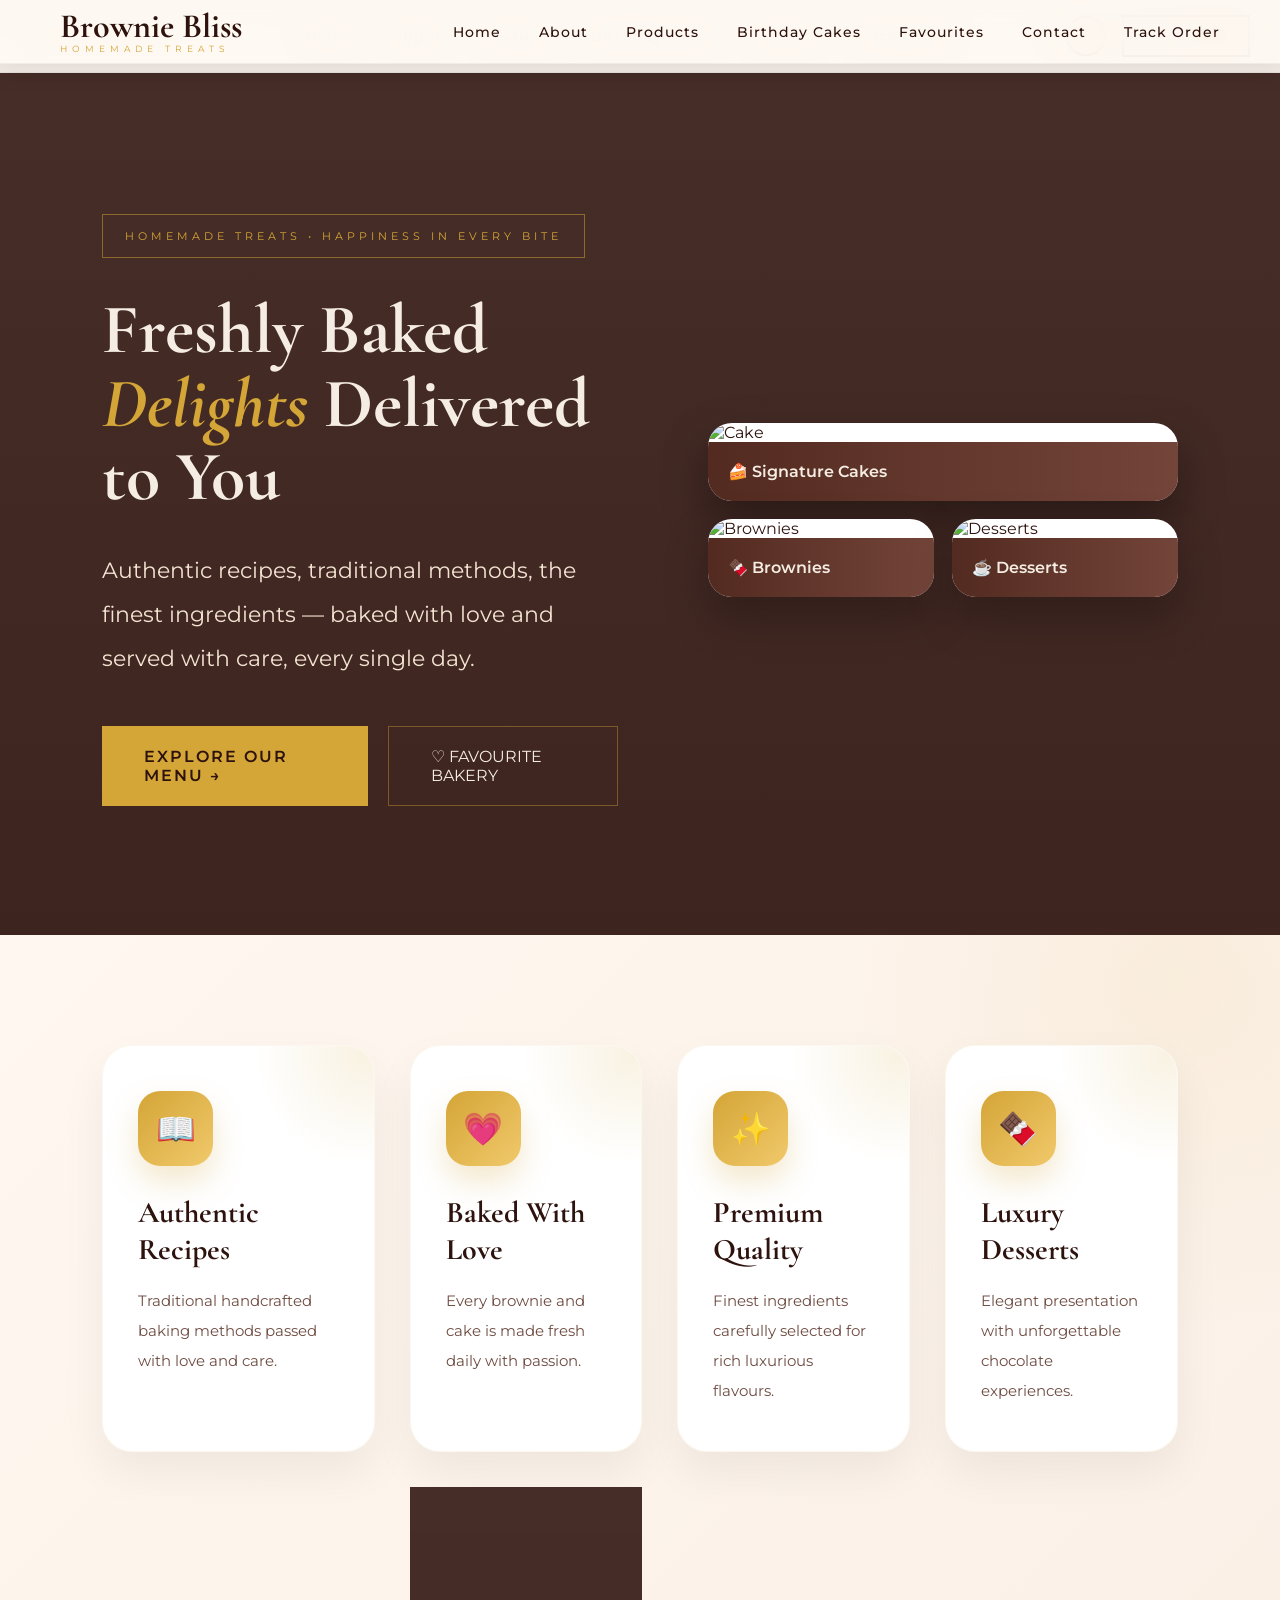
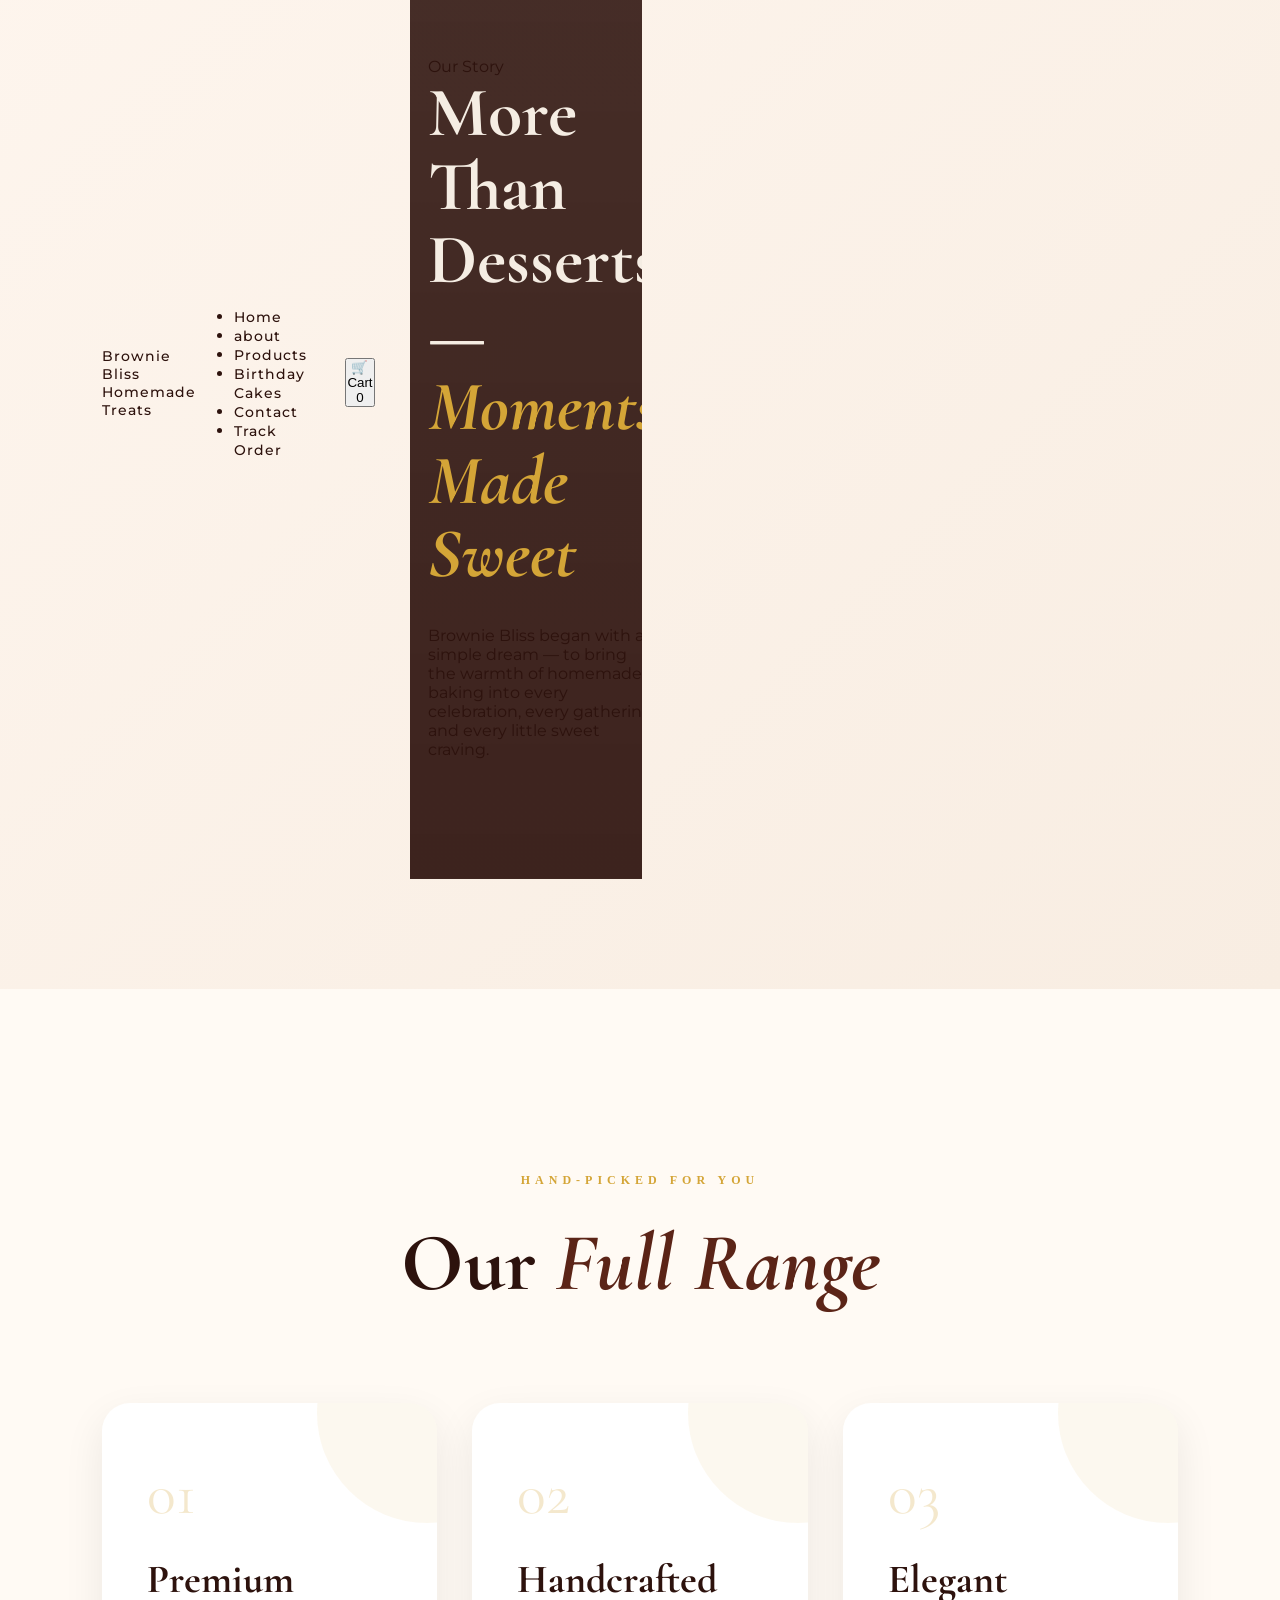
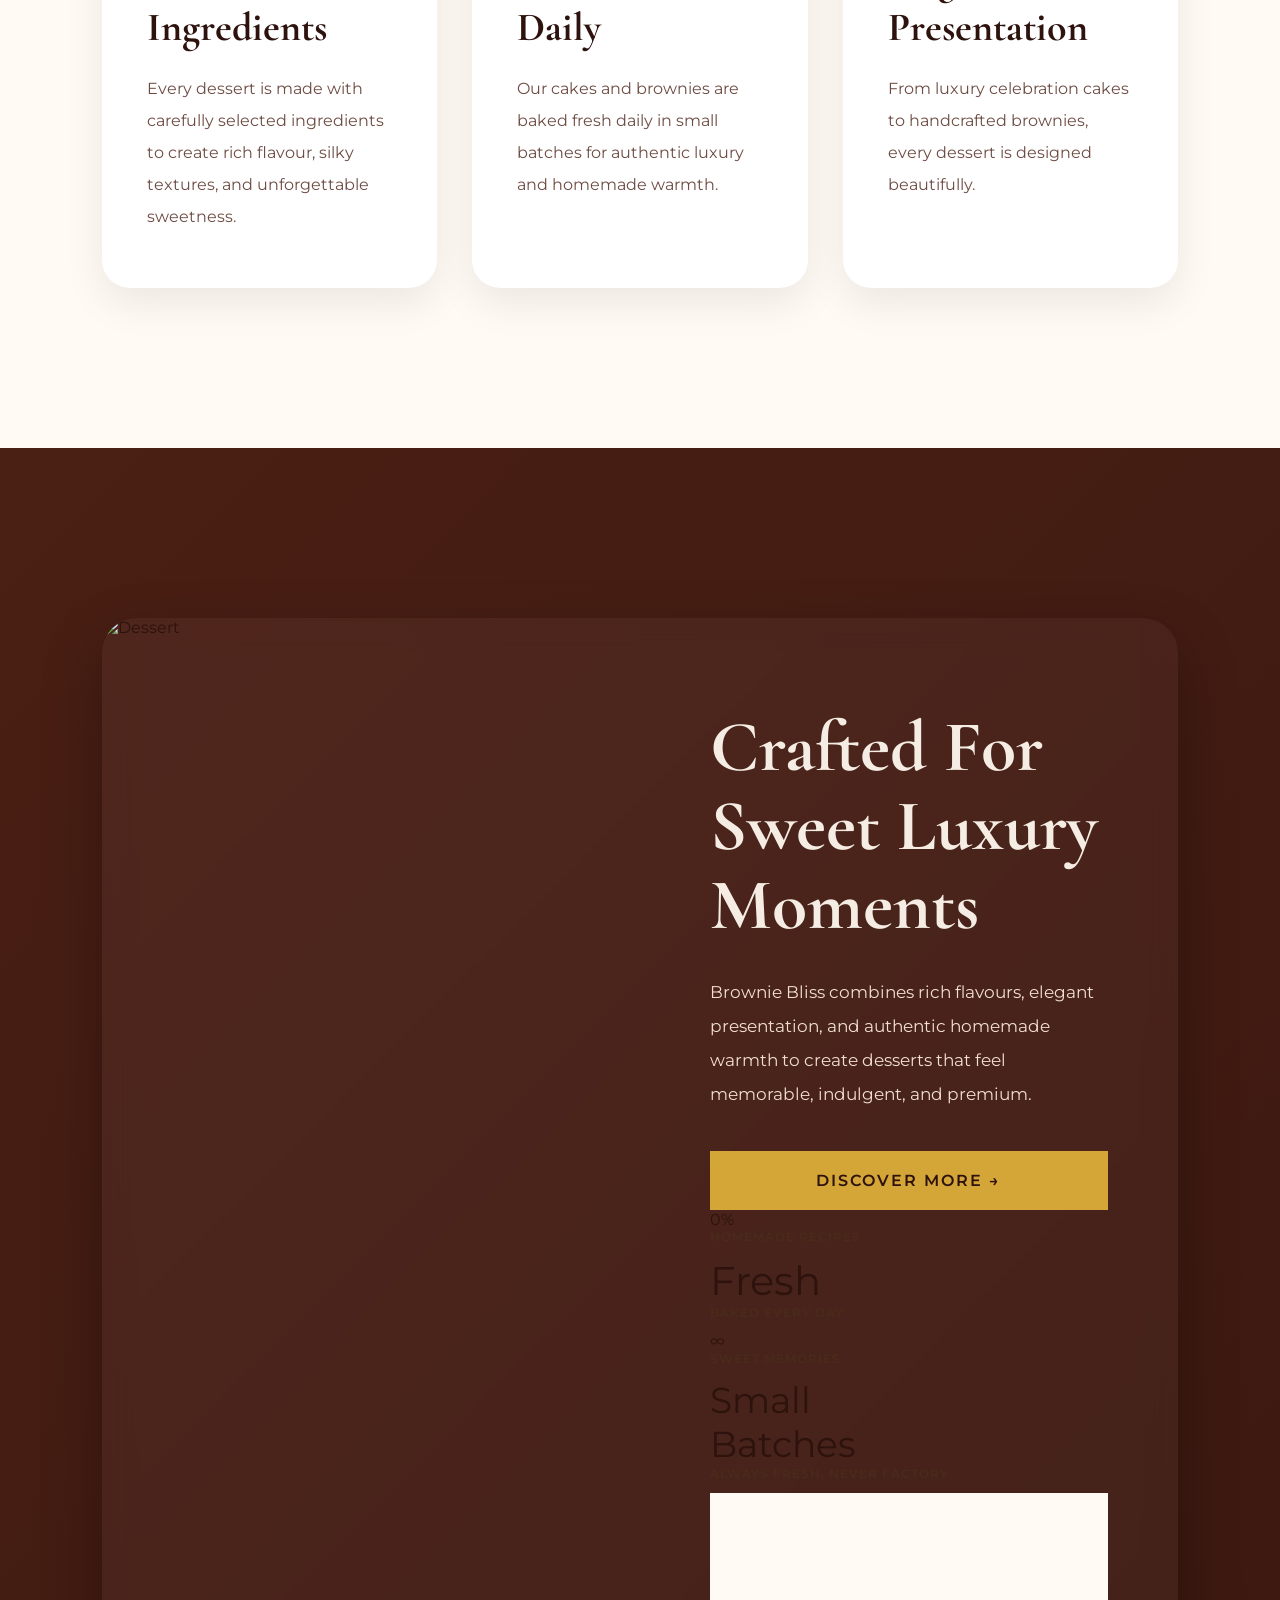
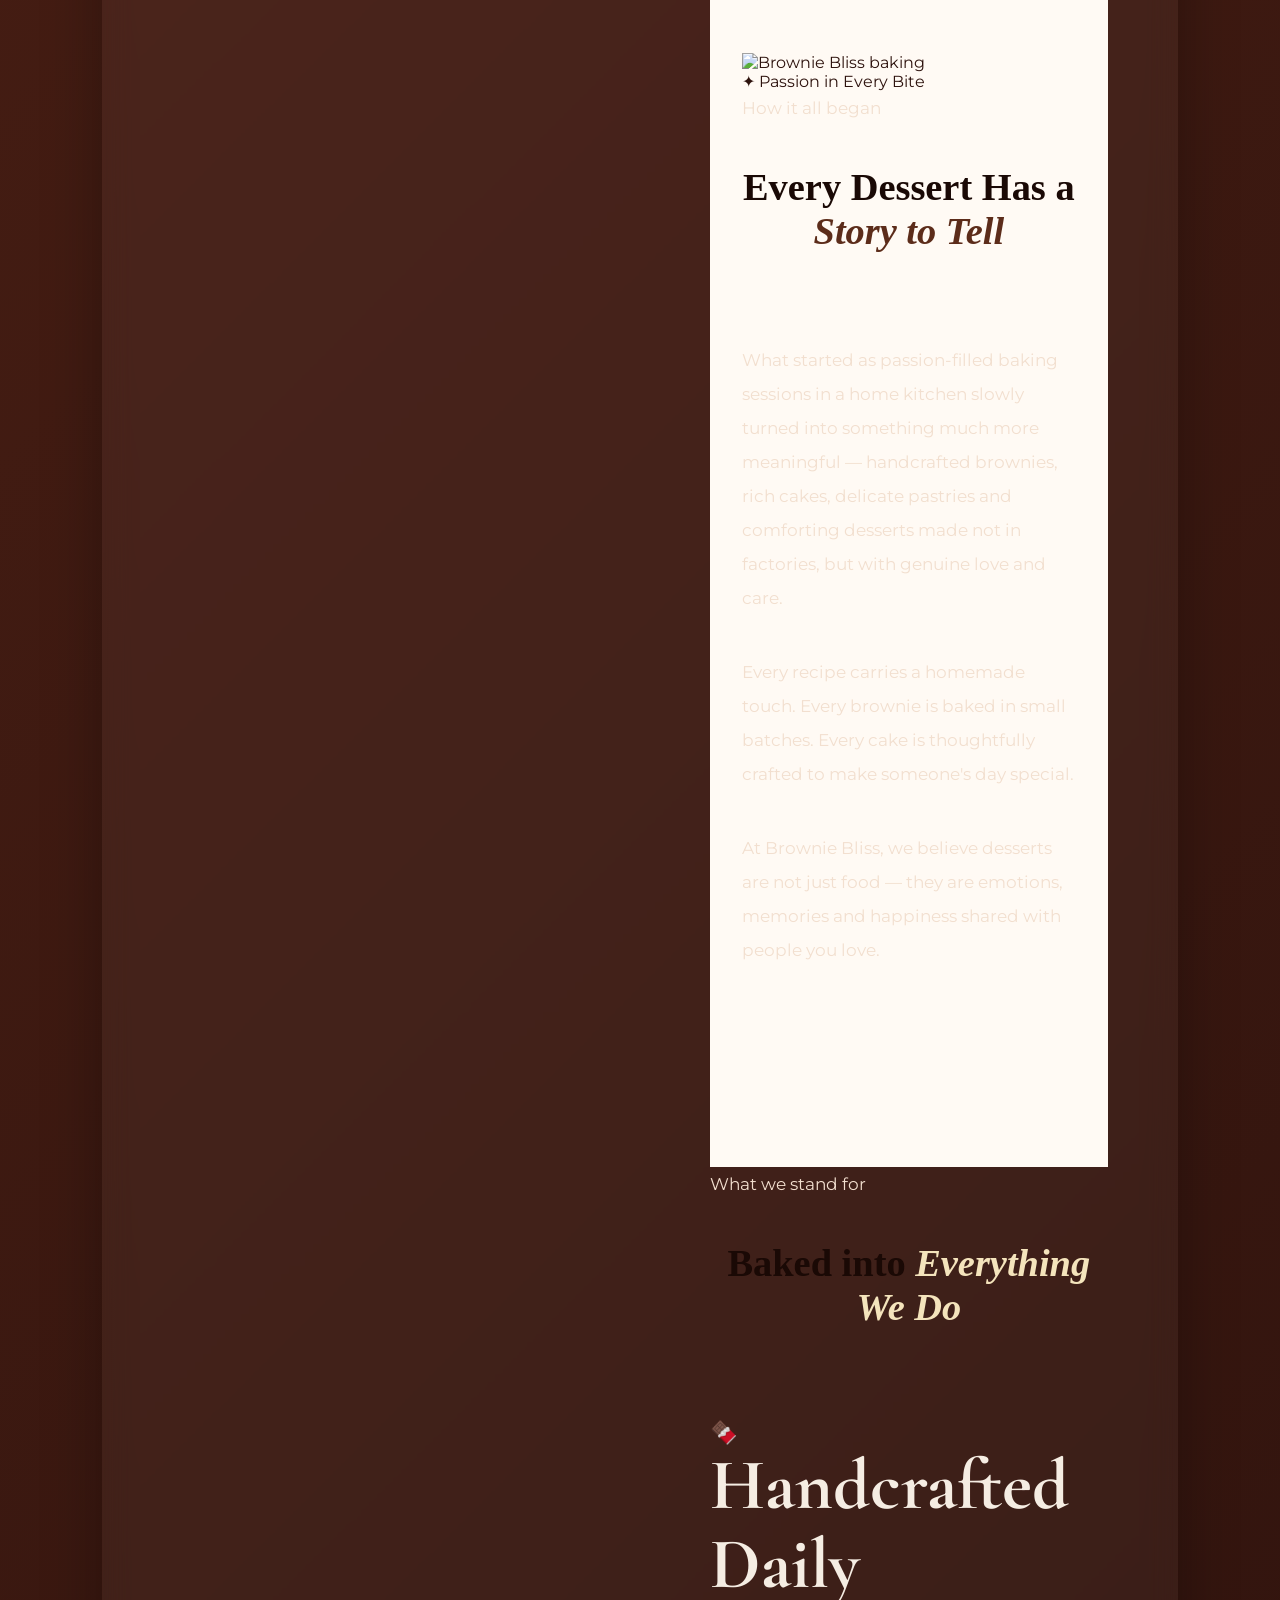
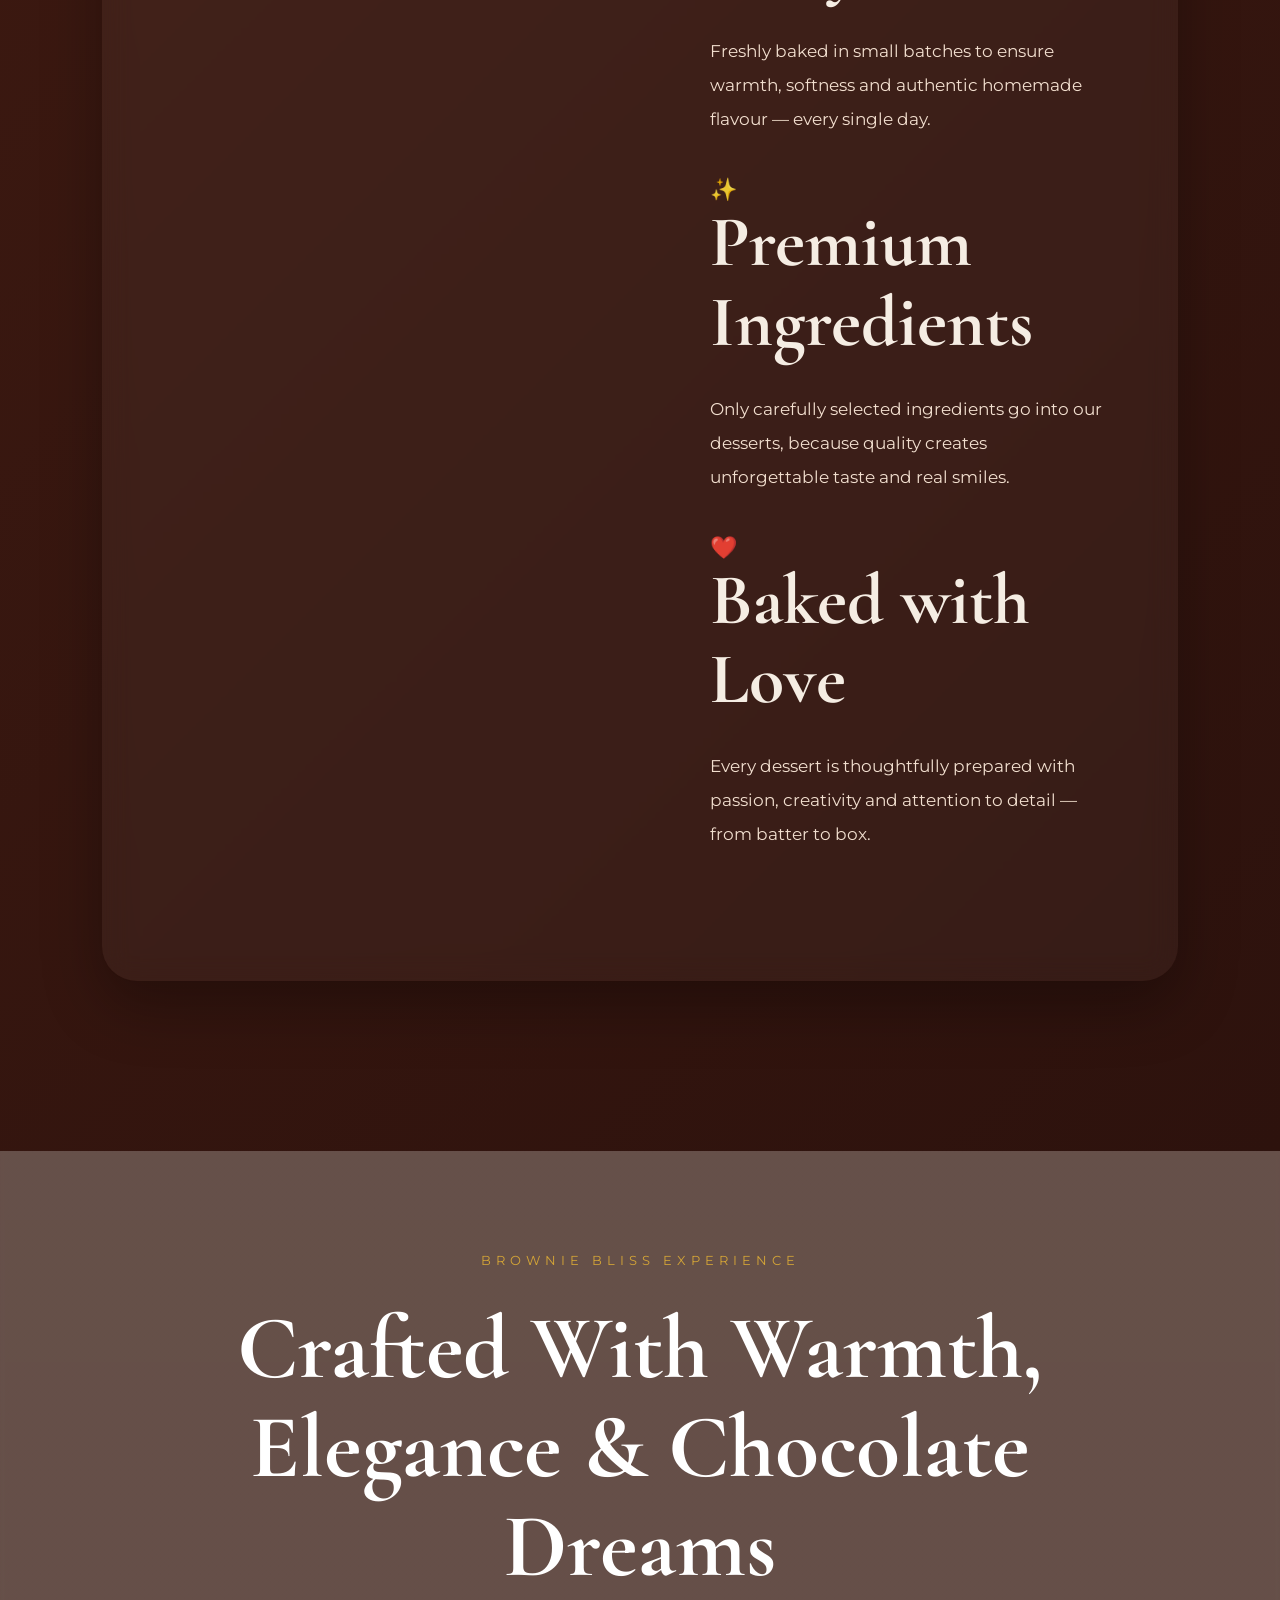
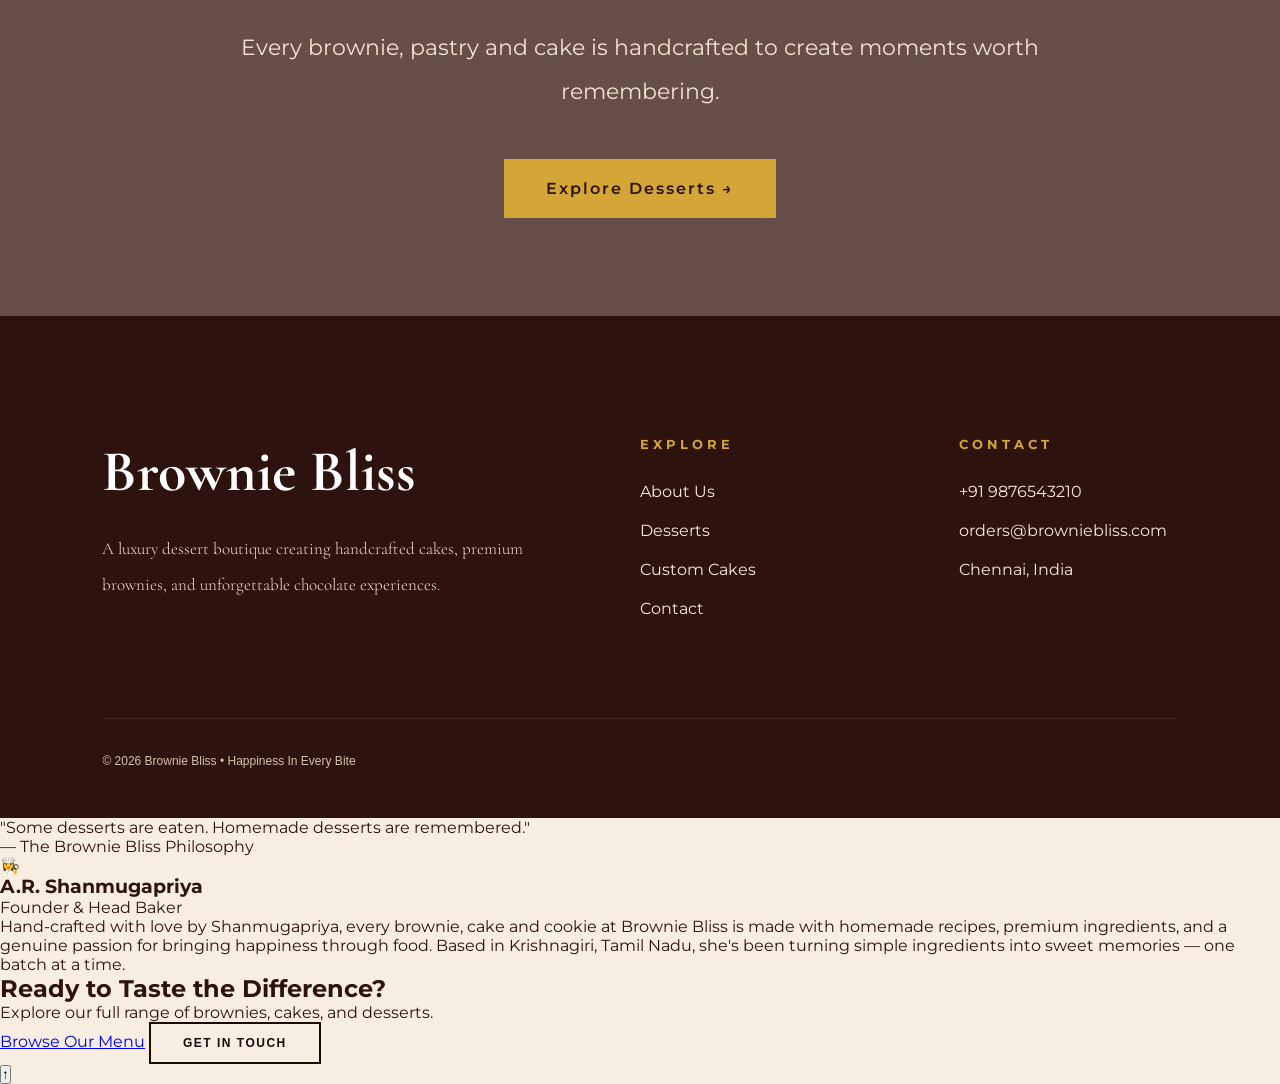
==== commit acac0823: "Merge branch 'main' into add-empty-cart-state" ====
--- a/public/about.html
+++ b/public/about.html
@@ -1,5 +1,11 @@
 <!DOCTYPE html>
 <html lang="en">
+
+<head>
+  <meta charset="UTF-8" />
+  <meta name="viewport" content="width=device-width, initial-scale=1.0"/>
+
+  <title>Brownie Bliss | About</title>
 <head>
   <meta charset="UTF-8">
   <meta name="viewport" content="width=device-width, initial-scale=1.0">
@@ -27,7 +33,7 @@
 
     <nav>
       <a href="index.html#home">Home</a>
-      <a href="about.html">About</a>
+      <a href="about.html">Abput</a>
       <a href="index.html#products">Products</a>
       <a href="index.html#birthday">Birthday Cakes</a>
       <a href="contact.html">Contact</a>
@@ -35,6 +41,10 @@
     </nav>
 
     <div class="header-actions">
+      <button id="themeToggleBtn" class="theme-toggle-btn" onclick="toggleTheme()"
+        aria-label="Toggle dark mode" title="Toggle dark mode">
+        <span id="themeIcon">🌙</span>
+      </button>
       <button class="cart-btn" onclick="openCart()">
         🛒 Cart
         <span class="cart-count" id="cartBadge">0</span>
@@ -55,16 +65,1182 @@
  <link rel="stylesheet" href="style.css">
 <section class="about-section">
 
-  <div class="about-bg-pattern"></div>
-
-  <div class="about-inner">
+  <link rel="preconnect" href="https://fonts.googleapis.com">
+  <link rel="preconnect" href="https://fonts.gstatic.com" crossorigin>
+
+  <link href="https://fonts.googleapis.com/css2?family=Cormorant+Garamond:wght@400;500;600;700&family=Montserrat:wght@300;400;500;600&display=swap" rel="stylesheet">
+
+  <style>
+
+    *{
+      margin:0;
+      padding:0;
+      box-sizing:border-box;
+    }
+
+    :root{
+      --dark:#2d120d;
+      --brown:#4a1f14;
+      --brown2:#5b2417;
+      --gold:#d4a537;
+      --cream:#f5ede3;
+      --light:#fffaf4;
+    }
+
+    html{
+      scroll-behavior:smooth;
+    }
+
+    body{
+      font-family:'Montserrat',sans-serif;
+      background:var(--light);
+      overflow-x:hidden;
+      color:#2d120d;
+    }
+
+    body::before{
+      content:'';
+      position:fixed;
+      inset:0;
+      background:url('https://grainy-gradients.vercel.app/noise.svg');
+      opacity:0.04;
+      pointer-events:none;
+      z-index:9999;
+    }
+
+    /* =========================
+       NAVBAR
+    ========================= */
+
+    header{
+      position:fixed;
+      width:100%;
+      top:0;
+      z-index:1000;
+
+      backdrop-filter:blur(18px);
+
+      background:
+      rgba(255,250,244,0.92);
+
+      border-bottom:
+      1px solid rgba(0,0,0,0.05);
+    }
+
+    .navbar{
+      max-width:1450px;
+      margin:auto;
+
+      padding:10px 60px;
+
+      display:flex;
+      align-items:center;
+      justify-content:space-between;
+    }
+
+    .logo{
+      text-decoration:none;
+    }
+
+    .logo h1{
+      font-size:34px;
+      color:var(--dark);
+      font-family:'Cormorant Garamond',serif;
+      line-height:1;
+    }
+
+    .logo span{
+      color:var(--gold);
+      font-size:9px;
+      letter-spacing:5px;
+    }
+
+    nav{
+      display:flex;
+      gap:38px;
+    }
+
+    nav a{
+      text-decoration:none;
+      color:var(--dark);
+      font-size:14px;
+      font-weight:500;
+      letter-spacing:1px;
+      position:relative;
+      transition:0.4s ease;
+    }
+
+    nav a::after{
+      content:'';
+      position:absolute;
+      left:0;
+      bottom:-8px;
+      width:0%;
+      height:2px;
+      background:var(--gold);
+      transition:0.4s ease;
+    }
+
+    nav a:hover{
+      color:var(--gold);
+    }
+
+    nav a:hover::after{
+      width:100%;
+    }
+
+    /* =========================
+       HERO
+    ========================= */
+
+    .hero{
+
+      min-height:100vh;
+
+      display:flex;
+      align-items:center;
+
+      padding:170px 8% 120px;
+
+      background:
+      linear-gradient(
+      rgba(45,18,13,0.88),
+      rgba(45,18,13,0.92)
+      ),
+
+      url('https://images.unsplash.com/photo-1519864600265-abb23847ef2c?q=80&w=1600&auto=format&fit=crop');
+
+      background-size:cover;
+      background-position:center;
+
+      position:relative;
+      overflow:hidden;
+    }
+
+    .hero-wrapper{
+
+      max-width:1450px;
+
+      margin:auto;
+
+      width:100%;
+
+      display:grid;
+
+      grid-template-columns:1.1fr 1fr;
+
+      gap:90px;
+
+      align-items:center;
+
+      position:relative;
+      z-index:2;
+    }
+
+    .hero-tag{
+
+      display:inline-block;
+
+      border:
+      1px solid rgba(212,165,55,0.5);
+
+      color:var(--gold);
+
+      padding:14px 22px;
+
+      letter-spacing:4px;
+
+      font-size:11px;
+
+      margin-bottom:35px;
+    }
+
+    .hero-title{
+
+      font-family:'Cormorant Garamond',serif;
+
+      font-size:70px;
+
+      line-height:1.05;
+      
+       max-width:600px;
+
+      color:var(--cream);
+
+      margin-bottom:35px;
+    }
+
+    .hero-title span{
+      color:var(--gold);
+      font-style:italic;
+    }
+
+    .hero-subtitle{
+
+      color:#f3e4d2;
+
+      font-size:22px;
+
+      line-height:2;
+
+      max-width:650px;
+
+      margin-bottom:45px;
+    }
+
+    .hero-buttons{
+      display:flex;
+      gap:20px;
+    }
+
+    .primary-btn,
+    .secondary-btn{
+
+      text-decoration:none;
+
+      display:inline-flex;
+
+      align-items:center;
+
+      justify-content:center;
+    }
+
+    .primary-btn{
+
+      padding:20px 42px;
+
+      background:var(--gold);
+
+      color:#2d120d;
+
+      border:none;
+
+      font-weight:600;
+
+      letter-spacing:2px;
+
+      transition:0.4s ease;
+    }
+
+    .primary-btn:hover{
+      transform:translateY(-5px);
+      box-shadow:0 15px 35px rgba(212,165,55,0.3);
+    }
+
+    .secondary-btn{
+
+      padding:20px 42px;
+
+      background:transparent;
+
+      border:
+      1px solid rgba(212,165,55,0.4);
+
+      color:var(--cream);
+
+      transition:0.4s ease;
+    }
+
+    .secondary-btn:hover{
+      background:rgba(255,255,255,0.08);
+    }
+
+    /* HERO IMAGES */
+
+    .hero-images{
+      display:grid;
+      grid-template-columns:1fr 1fr;
+      gap:18px;
+    }
+
+    .large-card{
+      grid-column:span 2;
+
+      background:#fff;
+
+      border-radius:24px;
+
+      overflow:hidden;
+
+      box-shadow:
+      0 20px 45px rgba(0,0,0,0.35);
+
+      transition:0.6s ease;
+    }
+
+    .large-card:hover{
+      transform:translateY(-10px);
+    }
+
+    .large-card img{
+      width:100%;
+      height:320px;
+      object-fit:cover;
+    }
+
+    .card-label{
+      padding:20px;
+
+      background:
+      linear-gradient(
+      90deg,
+      rgba(74,31,20,0.95),
+      rgba(91,36,23,0.85)
+      );
+
+      color:var(--cream);
+
+      font-weight:600;
+    }
+
+    .small-card{
+
+      background:#fff;
+
+      border-radius:24px;
+
+      overflow:hidden;
+
+      box-shadow:
+      0 20px 45px rgba(0,0,0,0.25);
+
+      transition:0.6s ease;
+    }
+
+    .small-card:hover{
+      transform:translateY(-10px);
+    }
+
+    .small-card img{
+      width:100%;
+      height:220px;
+      object-fit:cover;
+    }
+
+    /* =========================
+       PREMIUM FEATURES
+    ========================= */
+
+    .premium-features{
+
+      padding:110px 8%;
+
+      background:
+      linear-gradient(
+      135deg,
+      #fff7f0 0%,
+      #f8ede2 100%
+      );
+
+      position:relative;
+
+      overflow:hidden;
+    }
+
+    .premium-features::before{
+
+      content:'';
+
+      position:absolute;
+
+      width:700px;
+      height:700px;
+
+      background:
+      radial-gradient(
+      circle,
+      rgba(212,165,55,0.08),
+      transparent 70%
+      );
+
+      top:-300px;
+      right:-250px;
+    }
+
+    .premium-features-wrapper{
+
+      max-width:1450px;
+
+      margin:auto;
+
+      display:grid;
+
+      grid-template-columns:repeat(4,1fr);
+
+      gap:35px;
+
+      position:relative;
+      z-index:2;
+    }
+
+    .premium-feature-card{
+
+      background:white;
+
+      border-radius:30px;
+
+      padding:45px 35px;
+
+      position:relative;
+
+      overflow:hidden;
+
+      transition:
+      transform 0.6s ease,
+      box-shadow 0.6s ease;
+
+      border:
+      1px solid rgba(212,165,55,0.08);
+
+      box-shadow:
+      0 20px 45px rgba(0,0,0,0.06);
+    }
+
+    .premium-feature-card:hover{
+
+      transform:
+      translateY(-15px);
+
+      box-shadow:
+      0 35px 70px rgba(0,0,0,0.12);
+    }
+
+    .feature-glow{
+
+      position:absolute;
+
+      width:220px;
+      height:220px;
+
+      border-radius:50%;
+
+      background:
+      radial-gradient(
+      circle,
+      rgba(212,165,55,0.14),
+      transparent 70%
+      );
+
+      top:-100px;
+      right:-100px;
+    }
+
+    .premium-icon{
+
+      width:75px;
+      height:75px;
+
+      border-radius:22px;
+
+      background:
+      linear-gradient(
+      135deg,
+      #d4a537,
+      #f1c96b
+      );
+
+      display:flex;
+      align-items:center;
+      justify-content:center;
+
+      font-size:32px;
+
+      margin-bottom:28px;
+
+      box-shadow:
+      0 15px 30px rgba(212,165,55,0.25);
+    }
+
+    .premium-feature-card h3{
+
+      font-size:30px;
+
+      color:#2d120d;
+
+      margin-bottom:18px;
+
+      font-family:'Cormorant Garamond',serif;
+    }
+
+    .premium-feature-card p{
+
+      color:#6e4c42;
+
+      line-height:2;
+
+      font-size:15px;
+    }
+
+    /* =========================
+       STORY
+    ========================= */
+
+    .story{
+
+      padding:160px 8%;
+
+      background:var(--light);
+    }
+
+    .section-title{
+      text-align:center;
+      margin-bottom:90px;
+    }
+
+    .section-title span{
+
+      color:var(--gold);
+
+      letter-spacing:5px;
+
+      font-size:12px;
+    }
+
+    .section-title h2{
+
+      font-family:'Cormorant Garamond',serif;
+
+      font-size:82px;
+
+      margin-top:20px;
+
+      color:var(--dark);
+    }
+
+    .section-title h2 em{
+      color:var(--brown2);
+      font-style:italic;
+    }
+
+    .story-grid{
+
+      max-width:1450px;
+
+      margin:auto;
+
+      display:grid;
+
+      grid-template-columns:repeat(3,1fr);
+
+      gap:35px;
+    }
+
+    .story-card{
+
+      background:white;
+
+      border-radius:28px;
+
+      padding:55px 45px;
+
+      position:relative;
+
+      overflow:hidden;
+
+      transition:0.6s ease;
+
+      box-shadow:
+      0 15px 40px rgba(0,0,0,0.08);
+    }
+
+    .story-card::before{
+      content:'';
+
+      position:absolute;
+
+      width:220px;
+      height:220px;
+
+      border-radius:50%;
+
+      background:
+      rgba(212,165,55,0.08);
+
+      top:-100px;
+      right:-100px;
+    }
+
+    .story-card:hover{
+      transform:translateY(-14px);
+
+      box-shadow:
+      0 30px 60px rgba(0,0,0,0.12);
+    }
+
+    .story-number{
+
+      font-size:60px;
+
+      color:rgba(212,165,55,0.25);
+
+      font-family:'Cormorant Garamond',serif;
+
+      margin-bottom:25px;
+    }
+
+    .story-card h3{
+
+      font-size:40px;
+
+      color:var(--dark);
+
+      margin-bottom:22px;
+
+      font-family:'Cormorant Garamond',serif;
+    }
+
+    .story-card p{
+
+      color:#6d4b42;
+
+      line-height:2;
+
+      font-size:16px;
+    }
+
+    /* =========================
+       EXPERIENCE
+    ========================= */
+
+    .experience{
+
+      padding:170px 8%;
+
+      background:
+      linear-gradient(
+      135deg,
+      #4a1f14,
+      #2d120d
+      );
+    }
+
+    .experience-box{
+
+      max-width:1450px;
+
+      margin:auto;
+
+      display:grid;
+
+      grid-template-columns:1fr 1fr;
+
+      border-radius:35px;
+
+      overflow:hidden;
+
+      background:
+      rgba(255,255,255,0.04);
+
+      backdrop-filter:blur(14px);
+
+      box-shadow:
+      0 25px 60px rgba(0,0,0,0.3);
+    }
+
+    .experience-image img{
+      width:100%;
+      height:100%;
+      object-fit:cover;
+    }
+
+    .experience-content{
+
+      padding:90px 70px;
+
+      display:flex;
+      flex-direction:column;
+      justify-content:center;
+    }
+
+    .experience-content h3{
+
+      font-size:72px;
+
+      color:var(--cream);
+
+      line-height:1.1;
+
+      margin-bottom:30px;
+
+      font-family:'Cormorant Garamond',serif;
+    }
+
+    .experience-content p{
+
+      color:#f2dfcf;
+
+      line-height:2;
+
+      font-size:17px;
+
+      margin-bottom:40px;
+    }
+
+    /* =========================
+       LUXURY BANNER
+    ========================= */
+
+    .luxury-banner{
+
+      position:relative;
+
+      height:85vh;
+
+      background:
+      url('https://images.unsplash.com/photo-1488477181946-6428a0291777?q=80&w=1600&auto=format&fit=crop');
+
+      background-size:cover;
+      background-position:center;
+
+      display:flex;
+      align-items:center;
+      justify-content:center;
+
+      overflow:hidden;
+    }
+
+    .luxury-overlay{
+
+      position:absolute;
+      inset:0;
+
+      background:
+      linear-gradient(
+      rgba(45,18,13,0.72),
+      rgba(45,18,13,0.72)
+      );
+
+      backdrop-filter:blur(2px);
+    }
+
+    .luxury-content{
+
+      position:relative;
+      z-index:2;
+
+      text-align:center;
+
+      max-width:1000px;
+
+      padding:0 20px;
+    }
+
+    .luxury-content span{
+
+      color:var(--gold);
+
+      letter-spacing:5px;
+
+      font-size:13px;
+
+      text-transform:uppercase;
+    }
+
+    .luxury-content h2{
+
+      font-family:'Cormorant Garamond',serif;
+
+      font-size:90px;
+
+      color:white;
+
+      line-height:1.1;
+
+      margin:30px 0;
+    }
+
+    .luxury-content p{
+
+      color:#f3e4d2;
+
+      font-size:22px;
+
+      line-height:2;
+
+      margin-bottom:45px;
+    }
+
+    /* =========================
+       FOOTER
+    ========================= */
+
+    footer{
+
+      background:#2d120d;
+
+      padding:120px 8% 50px;
+    }
+
+    .footer-grid{
+
+      max-width:1450px;
+
+      margin:auto;
+
+      display:grid;
+
+      grid-template-columns:2fr 1fr 1fr;
+
+      gap:100px;
+    }
+
+    .footer-brand h2{
+
+      color:white;
+
+      font-size:58px;
+
+      margin-bottom:24px;
+
+      font-family:'Cormorant Garamond',serif;
+    }
+
+    .footer-brand p{
+
+      color:#f2dfcf;
+
+      line-height:2.1;
+
+      font-size:17px;
+
+      max-width:500px;
+    }
+
+    .footer-links h4{
+
+      color:var(--gold);
+
+      margin-bottom:30px;
+
+      letter-spacing:4px;
+
+      font-size:13px;
+    }
+
+    .footer-links a{
+
+      display:block;
+
+      text-decoration:none;
+
+      color:#f7ead8;
+
+      margin-bottom:20px;
+
+      font-size:16px;
+
+      transition:0.4s ease;
+    }
+
+    .footer-links a:hover{
+      color:var(--gold);
+      transform:translateX(8px);
+    }
+
+    .footer-bottom{
+
+      border-top:
+      1px solid rgba(255,255,255,0.08);
+
+      margin-top:80px;
+
+      padding-top:35px;
+
+      text-align:center;
+
+      color:#d5c2af;
+    }
+
+    /* =========================
+       RESPONSIVE
+    ========================= */
+
+    @media(max-width:1200px){
+
+      .hero-title{
+        font-size:74px;
+      }
+
+      .story-grid{
+        grid-template-columns:repeat(2,1fr);
+      }
+
+      .experience-box{
+        grid-template-columns:1fr;
+      }
+
+      .luxury-content h2{
+        font-size:58px;
+      }
+
+    }
+
+    @media(max-width:1100px){
+
+      .premium-features-wrapper{
+        grid-template-columns:repeat(2,1fr);
+      }
+
+    }
+
+    @media(max-width:900px){
+
+      nav{
+        display:none;
+      }
+
+      .hero-wrapper,
+      .footer-grid{
+        grid-template-columns:1fr;
+      }
+
+      .story-grid{
+        grid-template-columns:1fr;
+      }
+
+      .hero-images{
+        margin-top:40px;
+      }
+
+    }
+
+    @media(max-width:700px){
+
+      .premium-features-wrapper{
+        grid-template-columns:1fr;
+      }
+
+    }
+
+    @media(max-width:600px){
+
+      .navbar{
+        padding:20px;
+      }
+
+      .hero,
+      .story,
+      .experience,
+      .luxury-banner,
+      footer{
+        padding-left:20px;
+        padding-right:20px;
+      }
+
+      .hero-title,
+      .section-title h2,
+      .experience-content h3,
+      .luxury-content h2{
+        font-size:48px;
+      }
+
+      .hero-subtitle,
+      .luxury-content p{
+        font-size:17px;
+      }
+
+      .hero-buttons{
+        flex-direction:column;
+      }
+
+    }
+
+  </style>
+
+</head>
+
+<body>
+
+  <!-- NAVBAR -->
+
+  <header>
+
+    <div class="navbar">
+
+      <a href="index.html" class="logo">
+        <h1>Brownie Bliss</h1>
+        <span>HOMEMADE TREATS</span>
+      </a>
+
+      <nav>
+        <a href="index.html">Home</a>
+        <a href="about.html">About</a>
+        <a href="products.html">Products</a>
+        <a href="birthday.html">Birthday Cakes</a>
+        <a href="favourites.html">Favourites</a>
+        <a href="contact.html">Contact</a>
+        <a href="track.html">Track Order</a>
+      </nav>
+
+    </div>
+
+  </header>
+
+  <!-- HERO -->
+
+  <section class="hero">
+
+    <div class="hero-wrapper">
+
+      <div>
+
+        <div class="hero-tag">
+          HOMEMADE TREATS • HAPPINESS IN EVERY BITE
+        </div>
+
+        <h1 class="hero-title">
+          Freshly Baked
+          <span>Delights</span>
+          Delivered to You
+        </h1>
+
+        <p class="hero-subtitle">
+          Authentic recipes, traditional methods,
+          the finest ingredients — baked with love
+          and served with care, every single day.
+        </p>
+
+        <div class="hero-buttons">
+
+          <a href="products.html" class="primary-btn">
+            EXPLORE OUR MENU →
+          </a>
+
+          <a href="favourites.html" class="secondary-btn">
+            ♡ FAVOURITE BAKERY
+          </a>
+
+        </div>
+
+      </div>
+
+      <div class="hero-images">
+
+        <div class="large-card">
+
+          <img
+            src="https://images.unsplash.com/photo-1578985545062-69928b1d9587?q=80&w=1200&auto=format&fit=crop"
+            alt="Cake"
+          >
+
+          <div class="card-label">
+            🍰 Signature Cakes
+          </div>
+
+        </div>
+
+        <div class="small-card">
+
+          <img
+            src="https://images.unsplash.com/photo-1606313564200-e75d5e30476c?q=80&w=1200&auto=format&fit=crop"
+            alt="Brownies"
+          >
+
+          <div class="card-label">
+            🍫 Brownies
+          </div>
+
+        </div>
+
+        <div class="small-card">
+
+          <img
+            src="https://images.unsplash.com/photo-1488477181946-6428a0291777?q=80&w=1200&auto=format&fit=crop"
+            alt="Desserts"
+          >
+
+          <div class="card-label">
+            ☕ Desserts
+          </div>
+
+        </div>
+
+      </div>
+
+    </div>
+
+  </section>
+
+  <!-- PREMIUM FEATURES -->
+
+  <section class="premium-features">
+
+    <div class="premium-features-wrapper">
+
+      <div class="premium-feature-card">
+
+        <div class="feature-glow"></div>
+
+        <div class="premium-icon">
+          📖
+        </div>
+
+        <h3>Authentic Recipes</h3>
+
+        <p>
+          Traditional handcrafted baking methods
+          passed with love and care.
+        </p>
+
+      </div>
+
+      <div class="premium-feature-card">
+
+        <div class="feature-glow"></div>
+
+        <div class="premium-icon">
+          💗
+        </div>
+
+        <h3>Baked With Love</h3>
+
+        <p>
+          Every brownie and cake is made
+          fresh daily with passion.
+        </p>
+
+      </div>
+
+      <div class="premium-feature-card">
+
+        <div class="feature-glow"></div>
+
+        <div class="premium-icon">
+          ✨
+        </div>
+
+        <h3>Premium Quality</h3>
+
+        <p>
+          Finest ingredients carefully selected
+          for rich luxurious flavours.
+        </p>
+
+      </div>
+
+      <div class="premium-feature-card">
+
+        <div class="feature-glow"></div>
+
+        <div class="premium-icon">
+          🍫
+        </div>
+
+        <h3>Luxury Desserts</h3>
+
+        <p>
+          Elegant presentation with unforgettable
+          chocolate experiences.
+        </p>
+
+      </div>
 
   <!-- Nav -->
   <nav>
     <a href="index.html" class="nav-logo">Brownie Bliss <span>Homemade Treats</span></a>
     <ul class="nav-links">
       <li><a href="index.html">Home</a></li>
-      <li><a href="about.html" class="active">About</a></li>
+      <li><a href="about.html" class="active">about</a></li>
       <li><a href="index.html#products">Products</a></li>
       <li><a href="index.html#birthday">Birthday Cakes</a></li>
       <li><a href="contact.html">Contact</a></li>
@@ -86,6 +1262,105 @@
       <div class="hero-badge">Made with ❤️ in Krishnagiri</div>
     </div>
   </section>
+
+  </section>
+
+  <!-- STORY -->
+
+  <section class="story">
+
+    <div class="section-title">
+
+      <span>HAND-PICKED FOR YOU</span>
+
+      <h2>
+        Our
+        <em>Full Range</em>
+      </h2>
+
+    </div>
+
+    <div class="story-grid">
+
+      <div class="story-card">
+
+        <div class="story-number">01</div>
+
+        <h3>Premium Ingredients</h3>
+
+        <p>
+          Every dessert is made with carefully selected
+          ingredients to create rich flavour,
+          silky textures, and unforgettable sweetness.
+        </p>
+
+      </div>
+
+      <div class="story-card">
+
+        <div class="story-number">02</div>
+
+        <h3>Handcrafted Daily</h3>
+
+        <p>
+          Our cakes and brownies are baked fresh daily
+          in small batches for authentic luxury
+          and homemade warmth.
+        </p>
+
+      </div>
+
+      <div class="story-card">
+
+        <div class="story-number">03</div>
+
+        <h3>Elegant Presentation</h3>
+
+        <p>
+          From luxury celebration cakes
+          to handcrafted brownies,
+          every dessert is designed beautifully.
+        </p>
+
+      </div>
+
+    </div>
+
+  </section>
+
+  <!-- EXPERIENCE -->
+
+  <section class="experience">
+
+    <div class="experience-box">
+
+      <div class="experience-image">
+
+        <img
+          src="https://sweetsbyjess.com/wp-content/uploads/2023/05/The_Best_Sea_Salt_Caramel_Cake_Recipe_Texture_Contrast_Lux_e612df45-0742-47e9-b989-82d179987b91-1024x683.png"
+          alt="Dessert"
+        >
+
+      </div>
+
+      <div class="experience-content">
+
+        <h3>
+          Crafted For Sweet
+          Luxury Moments
+        </h3>
+
+        <p>
+          Brownie Bliss combines rich flavours,
+          elegant presentation,
+          and authentic homemade warmth
+          to create desserts that feel memorable,
+          indulgent, and premium.
+        </p>
+
+        <a href="products.html" class="primary-btn">
+          DISCOVER MORE →
+        </a>
 
   <!-- Stats -->
   <div class="stats">
@@ -146,6 +1421,84 @@
     </div>
   </section>
 
+  </section>
+
+  <!-- LUXURY BANNER -->
+
+  <section class="luxury-banner">
+
+    <div class="luxury-overlay"></div>
+
+    <div class="luxury-content">
+
+      <span>Brownie Bliss Experience</span>
+
+      <h2>
+        Crafted With Warmth,
+        Elegance & Chocolate Dreams
+      </h2>
+
+      <p>
+        Every brownie, pastry and cake is handcrafted
+        to create moments worth remembering.
+      </p>
+
+      <a href="products.html" class="primary-btn">
+        Explore Desserts →
+      </a>
+
+    </div>
+
+  </section>
+
+  <!-- FOOTER -->
+
+  <footer>
+
+    <div class="footer-grid">
+
+      <div class="footer-brand">
+
+        <h2>Brownie Bliss</h2>
+
+        <p>
+          A luxury dessert boutique creating handcrafted cakes,
+          premium brownies, and unforgettable chocolate experiences.
+        </p>
+
+      </div>
+
+      <div class="footer-links">
+
+        <h4>EXPLORE</h4>
+
+        <a href="about.html">About Us</a>
+        <a href="products.html">Desserts</a>
+        <a href="birthday.html">Custom Cakes</a>
+        <a href="contact.html">Contact</a>
+
+      </div>
+
+      <div class="footer-links">
+
+        <h4>CONTACT</h4>
+
+        <a href="#">+91 9876543210</a>
+        <a href="#">orders@browniebliss.com</a>
+        <a href="#">Chennai, India</a>
+
+      </div>
+
+    </div>
+
+    <div class="footer-bottom">
+      © 2026 Brownie Bliss • Happiness In Every Bite
+    </div>
+
+  </footer>
+
+</body>
+
   <!-- Quote -->
   <div class="quote-banner reveal">
     <p class="quote-text">"Some desserts are eaten. Homemade desserts are remembered."</p>
@@ -173,6 +1526,7 @@
   </div>
 
 </footer>
+  <button id="scrollTopBtn" onclick="scrollToTop()">↑</button>
   <script src="script.js"></script>
 </body>
 </html>
--- a/public/style.css
+++ b/public/style.css
@@ -1,3 +1,5 @@
+style.css
+
 html {
   scroll-behavior: smooth;
 }
@@ -24,6 +26,22 @@
   --glass-border: rgba(255, 255, 255, 0.2);
 }
 
+html.dark {
+  --cream: #121212;
+  --cream-dark: #1e1e1e;
+  --white: #1a1a1a;
+
+  --text-dark: #f5f5f5;
+  --text-mid: #d1d1d1;
+
+  --brown-dark: #f5e6ca;
+  --brown-mid: #d6b98c;
+  --brown-warm: #e0b97f;
+
+  --glass: rgba(255, 255, 255, 0.08);
+  --glass-border: rgba(255, 255, 255, 0.15);
+}
+
 * {
   margin: 0;
   padding: 0;
@@ -2545,20 +2563,29 @@
   margin-left: 10px;
 }
 
-/* Track Error Message */
 .track-error {
-  display: none;
-  background: #fdeaea;
-  color: #d32f2f;
-  padding: 15px;
-  border-radius: var(--radius-sm);
-  border: 1px solid #ffcdd2;
-  margin-top: -15px;
-  margin-bottom: 20px;
-  text-align: center;
-  font-size: 14px;
-  font-weight: 500;
-}
+    display: none;
+
+    min-height: 50px;
+    padding: 15px;
+    margin-top: 12px;
+    margin-bottom: 20px;
+
+    border: 1px solid #f1cdd2;
+    border-radius: var(--radius-sm);
+
+    text-align: center;
+    font-size: 14px;
+    font-weight: 500;
+
+    color: #8b2d2d;
+    background: #fff7f7;
+}
+
+.track-error.show {
+    display: block;
+}
+
 .menu-toggle{
   display:none;
   background:none;
@@ -3149,13 +3176,17 @@
 .product-img-wrap {
   position: relative;
   overflow: hidden;
+  width: 100%;
+  aspect-ratio: 4/3;
 }
 
 .product-img-wrap img {
+  position: absolute;
+  top: 0;
+  left: 0;
   width: 100%;
-  height: 220px;
+  height: 100%;
   object-fit: cover;
-  display: block;
   transition: transform 0.4s;
 }
 
@@ -3781,11 +3812,26 @@
     text-align: center;
   }
 
-.hero-text {
-  display: flex;
-  flex-direction: column;
-  align-items: center;
-}
+  .hero-text {
+    display: flex;
+    flex-direction: column;
+    align-items: center;
+  }
+
+  .hero-favourite-btn {
+    margin: 14px 0 0;
+  }
+
+  .hero-visual {
+    max-width: 600px;
+    margin: 0 auto;
+  }
+
+  .admin-body {
+    margin: 20px auto;
+  }
+}
+
 
 /* Admin Panel Additions */
 .panel-title-group {
@@ -3926,9 +3972,19 @@
   line-height: 1;
   backface-visibility: hidden;
 }
-.theme-toggle-btn:hover              { background: var(--brown-dark); transform: rotate(22deg) scale(1.08); }
-html.dark .theme-toggle-btn          { border-color: var(--gold); }
-html.dark .theme-toggle-btn:hover    { background: var(--gold); }
+
+.theme-toggle-btn:hover {
+  background: var(--brown-dark);
+  transform: rotate(22deg) scale(1.08);
+}
+
+html.dark .theme-toggle-btn {
+  border-color: var(--gold);
+}
+
+html.dark .theme-toggle-btn:hover {
+  background: var(--gold);
+}
 
 /* TESTIMONIALS */
 /* TESTIMONIALS SECTION */
@@ -4263,6 +4319,7 @@
 
 /* =========================
    CONTACT PAGE PREMIUM
+========================= */
 
 .contact-page {
   position: relative;
@@ -5481,13 +5538,17 @@
 .product-img-wrap {
   position: relative;
   overflow: hidden;
+  width: 100%;
+  aspect-ratio: 4/3;
 }
 
 .product-img-wrap img {
+  position: absolute;
+  top: 0;
+  left: 0;
   width: 100%;
-  height: 220px;
+  height: 100%;
   object-fit: cover;
-  display: block;
   transition: transform 0.4s;
 }
 
@@ -9040,6 +9101,166 @@
   background: var(--gold);
 }
 
+  .bb-reviews {
+    background: #fdf6ee;
+    padding: 64px 32px;
+    font-family: 'Lato', sans-serif;
+    text-align: center;
+  }
+
+  .bb-reviews .eyebrow {
+    font-size: 11px;
+    letter-spacing: 0.18em;
+    color: #b07d3e;
+    text-transform: uppercase;
+    margin: 0 0 12px;
+  }
+
+  .bb-reviews h2 {
+    font-family: 'Playfair Display', serif;
+    font-size: 34px;
+    font-weight: 500;
+    color: #3b1f0a;
+    margin: 0 0 48px;
+    line-height: 1.25;
+  }
+
+  .bb-reviews h2 em {
+    color: #b07d3e;
+    font-style: italic;
+  }
+
+  .reviews-grid {
+    display: grid;
+    grid-template-columns: repeat(auto-fit, minmax(220px, 1fr));
+    gap: 20px;
+    max-width: 900px;
+    margin: 0 auto;
+  }
+
+  .review-card {
+    background: #fff8f0;
+    border: 0.5px solid #e8d0b0;
+    border-radius: 16px;
+    padding: 24px 20px;
+    text-align: left;
+    position: relative;
+    display: flex;
+    flex-direction: column;
+    gap: 14px;
+  }
+
+  .review-card .quote-mark {
+    font-family: 'Playfair Display', serif;
+    font-size: 56px;
+    color: #e8d0b0;
+    line-height: 0.6;
+    display: block;
+    margin-bottom: 4px;
+  }
+
+  .review-card .stars {
+    color: #d4882a;
+    font-size: 15px;
+    letter-spacing: 2px;
+  }
+
+  .review-card .review-text {
+    font-size: 14px;
+    line-height: 1.65;
+    color: #5c3d1e;
+    margin: 0;
+    flex: 1;
+  }
+
+  .review-card .reviewer {
+    display: flex;
+    align-items: center;
+    gap: 10px;
+    border-top: 0.5px solid #e8d0b0;
+    padding-top: 14px;
+    margin-top: 4px;
+  }
+
+  .reviewer-avatar {
+    width: 36px;
+    height: 36px;
+    border-radius: 50%;
+    display: flex;
+    align-items: center;
+    justify-content: center;
+    font-size: 13px;
+    font-weight: 700;
+    flex-shrink: 0;
+    color: #7a4a1c;
+    background: #f2d9b3;
+  }
+
+  .reviewer-name {
+    font-size: 13px;
+    font-weight: 700;
+    color: #3b1f0a;
+    margin: 0;
+    line-height: 1.2;
+  }
+
+  .reviewer-location {
+    font-size: 11px;
+    color: #a0714a;
+    margin: 0;
+  }
+
+  .review-card.featured {
+    border-color: #c9923a;
+    background: #fff3e4;
+    grid-column: span 2;
+  }
+
+  .review-card.featured .review-text {
+    font-size: 15px;
+  }
+
+  .featured-badge {
+    position: absolute;
+    top: 14px;
+    right: 14px;
+    background: #c9923a;
+    color: #fff8f0;
+    font-size: 10px;
+    letter-spacing: 0.1em;
+    text-transform: uppercase;
+    padding: 4px 10px;
+    border-radius: 20px;
+    font-weight: 700;
+  }
+
+  .bb-overall {
+    margin: 48px auto 0;
+    display: flex;
+    align-items: center;
+    justify-content: center;
+    gap: 10px;
+  }
+
+  .bb-overall .stars-big {
+    color: #d4882a;
+    font-size: 20px;
+    letter-spacing: 3px;
+  }
+
+  .bb-overall .rating-text {
+    font-size: 14px;
+    color: #7a4a1c;
+  }
+
+  .bb-overall .rating-text strong {
+    font-weight: 700;
+    color: #3b1f0a;
+  }
+
+  @media (max-width: 500px) {
+    .review-card.featured { grid-column: span 1; }
+  }
 
 
 .customize-modal {
@@ -9585,102 +9806,166 @@
 html.dark .topping-price {
   color: var(--gold);
 }
-/* TESTIMONIALS */
-.testimonials-section {
-  padding: 100px 0;
-  background: var(--cream);
-  overflow: hidden;
-}
-
-.testimonial-marquee {
-  width: 100%;
-  overflow: hidden;
-  position: relative;
-  margin-top: 60px;
-}
-
-.testimonial-track {
-  display: flex;
-  align-items: stretch;
-  gap: 28px;
-  width: max-content;
-  flex-wrap: nowrap;
-  animation: scrollTestimonials 40s linear infinite;
-}
-
-.testimonial-marquee:hover .testimonial-track {
-  animation-play-state: paused;
-}
-
-.testimonial-card {
-  min-width: 340px;
-  max-width: 340px;
-  background: var(--white);
-  padding: 35px;
-  border-radius: 18px;
-  box-shadow: var(--shadow);
-  border: 1px solid rgba(0,0,0,0.05);
-  transition: transform 0.35s ease, box-shadow 0.35s ease;
-  flex-shrink: 0;
-}
-
-.testimonial-card:hover {
-  transform: translateY(-8px);
-  box-shadow: 0 18px 35px rgba(0,0,0,0.12);
-}
-
-.testimonial-stars {
-  font-size: 20px;
-  color: #d4a017;
-  margin-bottom: 18px;
-  letter-spacing: 3px;
-}
-
-.testimonial-card p {
-  font-size: 16px;
-  line-height: 1.8;
-  color: var(--text-mid);
-  margin-bottom: 24px;
-  font-family: 'Cormorant Garamond', serif;
-}
-
-.testimonial-card h4 {
-  font-size: 14px;
-  letter-spacing: 1px;
-  color: var(--brown-dark);
-  text-transform: uppercase;
-}
-
-/* Infinite scrolling animation */
-@keyframes scrollTestimonials {
-  0% {
-    transform: translateX(0);
-  }
-
-  100% {
-    transform: translateX(calc(-50% - 28px));
-  }
-}
-
-/* MOBILE */
-@media (max-width: 768px) {
-  .testimonial-card {
-    min-width: 280px;
-    max-width: 280px;
-    padding: 28px;
-  }
-
-  .testimonial-track {
-    gap: 18px;
-    animation-duration: 20s;
+.price-filter-wrapper {
+  display: flex;
+  justify-content: center;
+  margin: 40px 0 55px;
+}
+
+/* ── FIX 5: Checkout & Cart Responsive Audit (OTP sizes & Keyboard scroll behavior) ── */
+@media (max-width: 480px) {
+  .checkout-overlay {
+    align-items: flex-start !important; /* Prevent off-screen vertical centering when keyboard is open */
+    overflow-y: auto !important;
+    padding: 20px 10px;
+    -webkit-overflow-scrolling: touch;
+  }
+  .checkout-modal {
+    margin: 20px auto !important; /* Centered with vertical safety spacing */
+    width: 100% !important;
+    max-width: 355px !important; /* Ensures it perfectly fits 375px screens with margin */
+  }
+  .checkout-body {
+    padding: 24px 16px !important; /* Gives more content room on small mobile widths */
+  }
+  .otp-container {
+    justify-content: center !important;
+    gap: 8px !important; /* Tightens gaps to fit exactly six 44px boxes */
+  }
+  .otp-box {
+    flex: 0 0 44px !important;
+    width: 44px !important;
+    height: 44px !important;
+    min-width: 44px !important;
+    min-height: 44px !important;
+    font-size: 20px !important; /* Adjusted slightly to look proportional inside 44px */
   }
 }
 
 .birthday-slider::-webkit-scrollbar {
   display: none;
-}
-
-.birthday-slider {
-  -ms-overflow-style: none;
-  scrollbar-width: none;
-}+.price-filter {
+  display: flex;
+  align-items: center;
+  gap: 18px;
+
+  padding: 16px 28px;
+
+  background: rgba(255, 248, 243, 0.75);
+
+  backdrop-filter: blur(12px);
+
+  border: 1px solid rgba(255,255,255,0.4);
+
+  border-radius: 999px;
+
+  box-shadow:
+    0 8px 30px rgba(111, 67, 44, 0.08),
+    inset 0 1px 0 rgba(255,255,255,0.6);
+
+  transition: all 0.3s ease;
+}
+
+.price-filter:hover {
+  transform: translateY(-2px);
+
+  box-shadow:
+    0 12px 35px rgba(111, 67, 44, 0.12),
+    inset 0 1px 0 rgba(255,255,255,0.7);
+}
+
+.price-filter label {
+  font-family: 'Playfair Display', serif;
+
+  font-size: 20px;
+
+  color: #5c372c;
+
+  letter-spacing: 0.5px;
+}
+
+.custom-price-filter {
+  appearance: none;
+  -webkit-appearance: none;
+  -moz-appearance: none;
+
+  border: none;
+  outline: none;
+
+  background: linear-gradient(
+    135deg,
+    #fffaf7,
+    #fdf1e7
+  );
+
+  padding: 12px 42px 12px 18px;
+
+  border-radius: 999px;
+
+  color: #5c372c;
+
+  font-size: 15px;
+  font-weight: 600;
+
+  font-family: 'DM Sans', sans-serif;
+
+  cursor: pointer;
+
+  box-shadow:
+    inset 0 1px 2px rgba(255,255,255,0.8),
+    0 3px 10px rgba(0,0,0,0.05);
+
+  transition: all 0.3s ease;
+}
+
+.custom-price-filter:hover {
+  background: linear-gradient(
+    135deg,
+    #fff5ef,
+    #fde7d8
+  );
+
+  transform: scale(1.02);
+}
+
+.custom-price-filter:focus {
+  box-shadow:
+    0 0 0 4px rgba(181, 131, 102, 0.18);
+}
+}
+
+.custom-price-filter {
+  appearance: none !important;
+  background-color: #fff4ec !important;
+  border: 2px solid #c89b7b !important;
+  border-radius: 30px !important;
+  padding: 12px 50px 12px 20px !important;
+  min-width: 220px;
+  text-align: left;
+  color: #5c372c !important;
+  font-size: 15px !important;
+  font-weight: 600 !important;
+  font-family: 'DM Sans', sans-serif !important;
+  cursor: pointer !important;
+  outline: none !important;
+  box-shadow: 0 4px 12px rgba(0,0,0,0.08) !important;
+  background-image: url("data:image/svg+xml;utf8,<svg fill='%235c372c' height='20' viewBox='0 0 20 20' width='20' xmlns='http://www.w3.org/2000/svg'><path d='M5 7l5 5 5-5z'/></svg>");
+
+background-repeat: no-repeat;
+background-position: right 16px center;
+}
+
+.price-filter {
+  display: flex !important;
+  justify-content: center !important;
+  align-items: center !important;
+  gap: 14px !important;
+  margin: 35px 0 !important;
+}
+
+.price-filter label {
+  font-size: 20px !important;
+  font-family: 'Playfair Display', serif !important;
+  color: #5c372c !important;
+}
+
--- a/public/style.css
+++ b/public/style.css
@@ -1,3 +1,5 @@
+style.css
+
 html {
   scroll-behavior: smooth;
 }
@@ -24,6 +26,22 @@
   --glass-border: rgba(255, 255, 255, 0.2);
 }
 
+html.dark {
+  --cream: #121212;
+  --cream-dark: #1e1e1e;
+  --white: #1a1a1a;
+
+  --text-dark: #f5f5f5;
+  --text-mid: #d1d1d1;
+
+  --brown-dark: #f5e6ca;
+  --brown-mid: #d6b98c;
+  --brown-warm: #e0b97f;
+
+  --glass: rgba(255, 255, 255, 0.08);
+  --glass-border: rgba(255, 255, 255, 0.15);
+}
+
 * {
   margin: 0;
   padding: 0;
@@ -2545,20 +2563,29 @@
   margin-left: 10px;
 }
 
-/* Track Error Message */
 .track-error {
-  display: none;
-  background: #fdeaea;
-  color: #d32f2f;
-  padding: 15px;
-  border-radius: var(--radius-sm);
-  border: 1px solid #ffcdd2;
-  margin-top: -15px;
-  margin-bottom: 20px;
-  text-align: center;
-  font-size: 14px;
-  font-weight: 500;
-}
+    display: none;
+
+    min-height: 50px;
+    padding: 15px;
+    margin-top: 12px;
+    margin-bottom: 20px;
+
+    border: 1px solid #f1cdd2;
+    border-radius: var(--radius-sm);
+
+    text-align: center;
+    font-size: 14px;
+    font-weight: 500;
+
+    color: #8b2d2d;
+    background: #fff7f7;
+}
+
+.track-error.show {
+    display: block;
+}
+
 .menu-toggle{
   display:none;
   background:none;
@@ -3149,13 +3176,17 @@
 .product-img-wrap {
   position: relative;
   overflow: hidden;
+  width: 100%;
+  aspect-ratio: 4/3;
 }
 
 .product-img-wrap img {
+  position: absolute;
+  top: 0;
+  left: 0;
   width: 100%;
-  height: 220px;
+  height: 100%;
   object-fit: cover;
-  display: block;
   transition: transform 0.4s;
 }
 
@@ -3781,11 +3812,26 @@
     text-align: center;
   }
 
-.hero-text {
-  display: flex;
-  flex-direction: column;
-  align-items: center;
-}
+  .hero-text {
+    display: flex;
+    flex-direction: column;
+    align-items: center;
+  }
+
+  .hero-favourite-btn {
+    margin: 14px 0 0;
+  }
+
+  .hero-visual {
+    max-width: 600px;
+    margin: 0 auto;
+  }
+
+  .admin-body {
+    margin: 20px auto;
+  }
+}
+
 
 /* Admin Panel Additions */
 .panel-title-group {
@@ -3926,9 +3972,19 @@
   line-height: 1;
   backface-visibility: hidden;
 }
-.theme-toggle-btn:hover              { background: var(--brown-dark); transform: rotate(22deg) scale(1.08); }
-html.dark .theme-toggle-btn          { border-color: var(--gold); }
-html.dark .theme-toggle-btn:hover    { background: var(--gold); }
+
+.theme-toggle-btn:hover {
+  background: var(--brown-dark);
+  transform: rotate(22deg) scale(1.08);
+}
+
+html.dark .theme-toggle-btn {
+  border-color: var(--gold);
+}
+
+html.dark .theme-toggle-btn:hover {
+  background: var(--gold);
+}
 
 /* TESTIMONIALS */
 /* TESTIMONIALS SECTION */
@@ -4263,6 +4319,7 @@
 
 /* =========================
    CONTACT PAGE PREMIUM
+========================= */
 
 .contact-page {
   position: relative;
@@ -5481,13 +5538,17 @@
 .product-img-wrap {
   position: relative;
   overflow: hidden;
+  width: 100%;
+  aspect-ratio: 4/3;
 }
 
 .product-img-wrap img {
+  position: absolute;
+  top: 0;
+  left: 0;
   width: 100%;
-  height: 220px;
+  height: 100%;
   object-fit: cover;
-  display: block;
   transition: transform 0.4s;
 }
 
@@ -9040,6 +9101,166 @@
   background: var(--gold);
 }
 
+  .bb-reviews {
+    background: #fdf6ee;
+    padding: 64px 32px;
+    font-family: 'Lato', sans-serif;
+    text-align: center;
+  }
+
+  .bb-reviews .eyebrow {
+    font-size: 11px;
+    letter-spacing: 0.18em;
+    color: #b07d3e;
+    text-transform: uppercase;
+    margin: 0 0 12px;
+  }
+
+  .bb-reviews h2 {
+    font-family: 'Playfair Display', serif;
+    font-size: 34px;
+    font-weight: 500;
+    color: #3b1f0a;
+    margin: 0 0 48px;
+    line-height: 1.25;
+  }
+
+  .bb-reviews h2 em {
+    color: #b07d3e;
+    font-style: italic;
+  }
+
+  .reviews-grid {
+    display: grid;
+    grid-template-columns: repeat(auto-fit, minmax(220px, 1fr));
+    gap: 20px;
+    max-width: 900px;
+    margin: 0 auto;
+  }
+
+  .review-card {
+    background: #fff8f0;
+    border: 0.5px solid #e8d0b0;
+    border-radius: 16px;
+    padding: 24px 20px;
+    text-align: left;
+    position: relative;
+    display: flex;
+    flex-direction: column;
+    gap: 14px;
+  }
+
+  .review-card .quote-mark {
+    font-family: 'Playfair Display', serif;
+    font-size: 56px;
+    color: #e8d0b0;
+    line-height: 0.6;
+    display: block;
+    margin-bottom: 4px;
+  }
+
+  .review-card .stars {
+    color: #d4882a;
+    font-size: 15px;
+    letter-spacing: 2px;
+  }
+
+  .review-card .review-text {
+    font-size: 14px;
+    line-height: 1.65;
+    color: #5c3d1e;
+    margin: 0;
+    flex: 1;
+  }
+
+  .review-card .reviewer {
+    display: flex;
+    align-items: center;
+    gap: 10px;
+    border-top: 0.5px solid #e8d0b0;
+    padding-top: 14px;
+    margin-top: 4px;
+  }
+
+  .reviewer-avatar {
+    width: 36px;
+    height: 36px;
+    border-radius: 50%;
+    display: flex;
+    align-items: center;
+    justify-content: center;
+    font-size: 13px;
+    font-weight: 700;
+    flex-shrink: 0;
+    color: #7a4a1c;
+    background: #f2d9b3;
+  }
+
+  .reviewer-name {
+    font-size: 13px;
+    font-weight: 700;
+    color: #3b1f0a;
+    margin: 0;
+    line-height: 1.2;
+  }
+
+  .reviewer-location {
+    font-size: 11px;
+    color: #a0714a;
+    margin: 0;
+  }
+
+  .review-card.featured {
+    border-color: #c9923a;
+    background: #fff3e4;
+    grid-column: span 2;
+  }
+
+  .review-card.featured .review-text {
+    font-size: 15px;
+  }
+
+  .featured-badge {
+    position: absolute;
+    top: 14px;
+    right: 14px;
+    background: #c9923a;
+    color: #fff8f0;
+    font-size: 10px;
+    letter-spacing: 0.1em;
+    text-transform: uppercase;
+    padding: 4px 10px;
+    border-radius: 20px;
+    font-weight: 700;
+  }
+
+  .bb-overall {
+    margin: 48px auto 0;
+    display: flex;
+    align-items: center;
+    justify-content: center;
+    gap: 10px;
+  }
+
+  .bb-overall .stars-big {
+    color: #d4882a;
+    font-size: 20px;
+    letter-spacing: 3px;
+  }
+
+  .bb-overall .rating-text {
+    font-size: 14px;
+    color: #7a4a1c;
+  }
+
+  .bb-overall .rating-text strong {
+    font-weight: 700;
+    color: #3b1f0a;
+  }
+
+  @media (max-width: 500px) {
+    .review-card.featured { grid-column: span 1; }
+  }
 
 
 .customize-modal {
@@ -9585,102 +9806,166 @@
 html.dark .topping-price {
   color: var(--gold);
 }
-/* TESTIMONIALS */
-.testimonials-section {
-  padding: 100px 0;
-  background: var(--cream);
-  overflow: hidden;
-}
-
-.testimonial-marquee {
-  width: 100%;
-  overflow: hidden;
-  position: relative;
-  margin-top: 60px;
-}
-
-.testimonial-track {
-  display: flex;
-  align-items: stretch;
-  gap: 28px;
-  width: max-content;
-  flex-wrap: nowrap;
-  animation: scrollTestimonials 40s linear infinite;
-}
-
-.testimonial-marquee:hover .testimonial-track {
-  animation-play-state: paused;
-}
-
-.testimonial-card {
-  min-width: 340px;
-  max-width: 340px;
-  background: var(--white);
-  padding: 35px;
-  border-radius: 18px;
-  box-shadow: var(--shadow);
-  border: 1px solid rgba(0,0,0,0.05);
-  transition: transform 0.35s ease, box-shadow 0.35s ease;
-  flex-shrink: 0;
-}
-
-.testimonial-card:hover {
-  transform: translateY(-8px);
-  box-shadow: 0 18px 35px rgba(0,0,0,0.12);
-}
-
-.testimonial-stars {
-  font-size: 20px;
-  color: #d4a017;
-  margin-bottom: 18px;
-  letter-spacing: 3px;
-}
-
-.testimonial-card p {
-  font-size: 16px;
-  line-height: 1.8;
-  color: var(--text-mid);
-  margin-bottom: 24px;
-  font-family: 'Cormorant Garamond', serif;
-}
-
-.testimonial-card h4 {
-  font-size: 14px;
-  letter-spacing: 1px;
-  color: var(--brown-dark);
-  text-transform: uppercase;
-}
-
-/* Infinite scrolling animation */
-@keyframes scrollTestimonials {
-  0% {
-    transform: translateX(0);
-  }
-
-  100% {
-    transform: translateX(calc(-50% - 28px));
-  }
-}
-
-/* MOBILE */
-@media (max-width: 768px) {
-  .testimonial-card {
-    min-width: 280px;
-    max-width: 280px;
-    padding: 28px;
-  }
-
-  .testimonial-track {
-    gap: 18px;
-    animation-duration: 20s;
+.price-filter-wrapper {
+  display: flex;
+  justify-content: center;
+  margin: 40px 0 55px;
+}
+
+/* ── FIX 5: Checkout & Cart Responsive Audit (OTP sizes & Keyboard scroll behavior) ── */
+@media (max-width: 480px) {
+  .checkout-overlay {
+    align-items: flex-start !important; /* Prevent off-screen vertical centering when keyboard is open */
+    overflow-y: auto !important;
+    padding: 20px 10px;
+    -webkit-overflow-scrolling: touch;
+  }
+  .checkout-modal {
+    margin: 20px auto !important; /* Centered with vertical safety spacing */
+    width: 100% !important;
+    max-width: 355px !important; /* Ensures it perfectly fits 375px screens with margin */
+  }
+  .checkout-body {
+    padding: 24px 16px !important; /* Gives more content room on small mobile widths */
+  }
+  .otp-container {
+    justify-content: center !important;
+    gap: 8px !important; /* Tightens gaps to fit exactly six 44px boxes */
+  }
+  .otp-box {
+    flex: 0 0 44px !important;
+    width: 44px !important;
+    height: 44px !important;
+    min-width: 44px !important;
+    min-height: 44px !important;
+    font-size: 20px !important; /* Adjusted slightly to look proportional inside 44px */
   }
 }
 
 .birthday-slider::-webkit-scrollbar {
   display: none;
-}
-
-.birthday-slider {
-  -ms-overflow-style: none;
-  scrollbar-width: none;
-}+.price-filter {
+  display: flex;
+  align-items: center;
+  gap: 18px;
+
+  padding: 16px 28px;
+
+  background: rgba(255, 248, 243, 0.75);
+
+  backdrop-filter: blur(12px);
+
+  border: 1px solid rgba(255,255,255,0.4);
+
+  border-radius: 999px;
+
+  box-shadow:
+    0 8px 30px rgba(111, 67, 44, 0.08),
+    inset 0 1px 0 rgba(255,255,255,0.6);
+
+  transition: all 0.3s ease;
+}
+
+.price-filter:hover {
+  transform: translateY(-2px);
+
+  box-shadow:
+    0 12px 35px rgba(111, 67, 44, 0.12),
+    inset 0 1px 0 rgba(255,255,255,0.7);
+}
+
+.price-filter label {
+  font-family: 'Playfair Display', serif;
+
+  font-size: 20px;
+
+  color: #5c372c;
+
+  letter-spacing: 0.5px;
+}
+
+.custom-price-filter {
+  appearance: none;
+  -webkit-appearance: none;
+  -moz-appearance: none;
+
+  border: none;
+  outline: none;
+
+  background: linear-gradient(
+    135deg,
+    #fffaf7,
+    #fdf1e7
+  );
+
+  padding: 12px 42px 12px 18px;
+
+  border-radius: 999px;
+
+  color: #5c372c;
+
+  font-size: 15px;
+  font-weight: 600;
+
+  font-family: 'DM Sans', sans-serif;
+
+  cursor: pointer;
+
+  box-shadow:
+    inset 0 1px 2px rgba(255,255,255,0.8),
+    0 3px 10px rgba(0,0,0,0.05);
+
+  transition: all 0.3s ease;
+}
+
+.custom-price-filter:hover {
+  background: linear-gradient(
+    135deg,
+    #fff5ef,
+    #fde7d8
+  );
+
+  transform: scale(1.02);
+}
+
+.custom-price-filter:focus {
+  box-shadow:
+    0 0 0 4px rgba(181, 131, 102, 0.18);
+}
+}
+
+.custom-price-filter {
+  appearance: none !important;
+  background-color: #fff4ec !important;
+  border: 2px solid #c89b7b !important;
+  border-radius: 30px !important;
+  padding: 12px 50px 12px 20px !important;
+  min-width: 220px;
+  text-align: left;
+  color: #5c372c !important;
+  font-size: 15px !important;
+  font-weight: 600 !important;
+  font-family: 'DM Sans', sans-serif !important;
+  cursor: pointer !important;
+  outline: none !important;
+  box-shadow: 0 4px 12px rgba(0,0,0,0.08) !important;
+  background-image: url("data:image/svg+xml;utf8,<svg fill='%235c372c' height='20' viewBox='0 0 20 20' width='20' xmlns='http://www.w3.org/2000/svg'><path d='M5 7l5 5 5-5z'/></svg>");
+
+background-repeat: no-repeat;
+background-position: right 16px center;
+}
+
+.price-filter {
+  display: flex !important;
+  justify-content: center !important;
+  align-items: center !important;
+  gap: 14px !important;
+  margin: 35px 0 !important;
+}
+
+.price-filter label {
+  font-size: 20px !important;
+  font-family: 'Playfair Display', serif !important;
+  color: #5c372c !important;
+}
+
